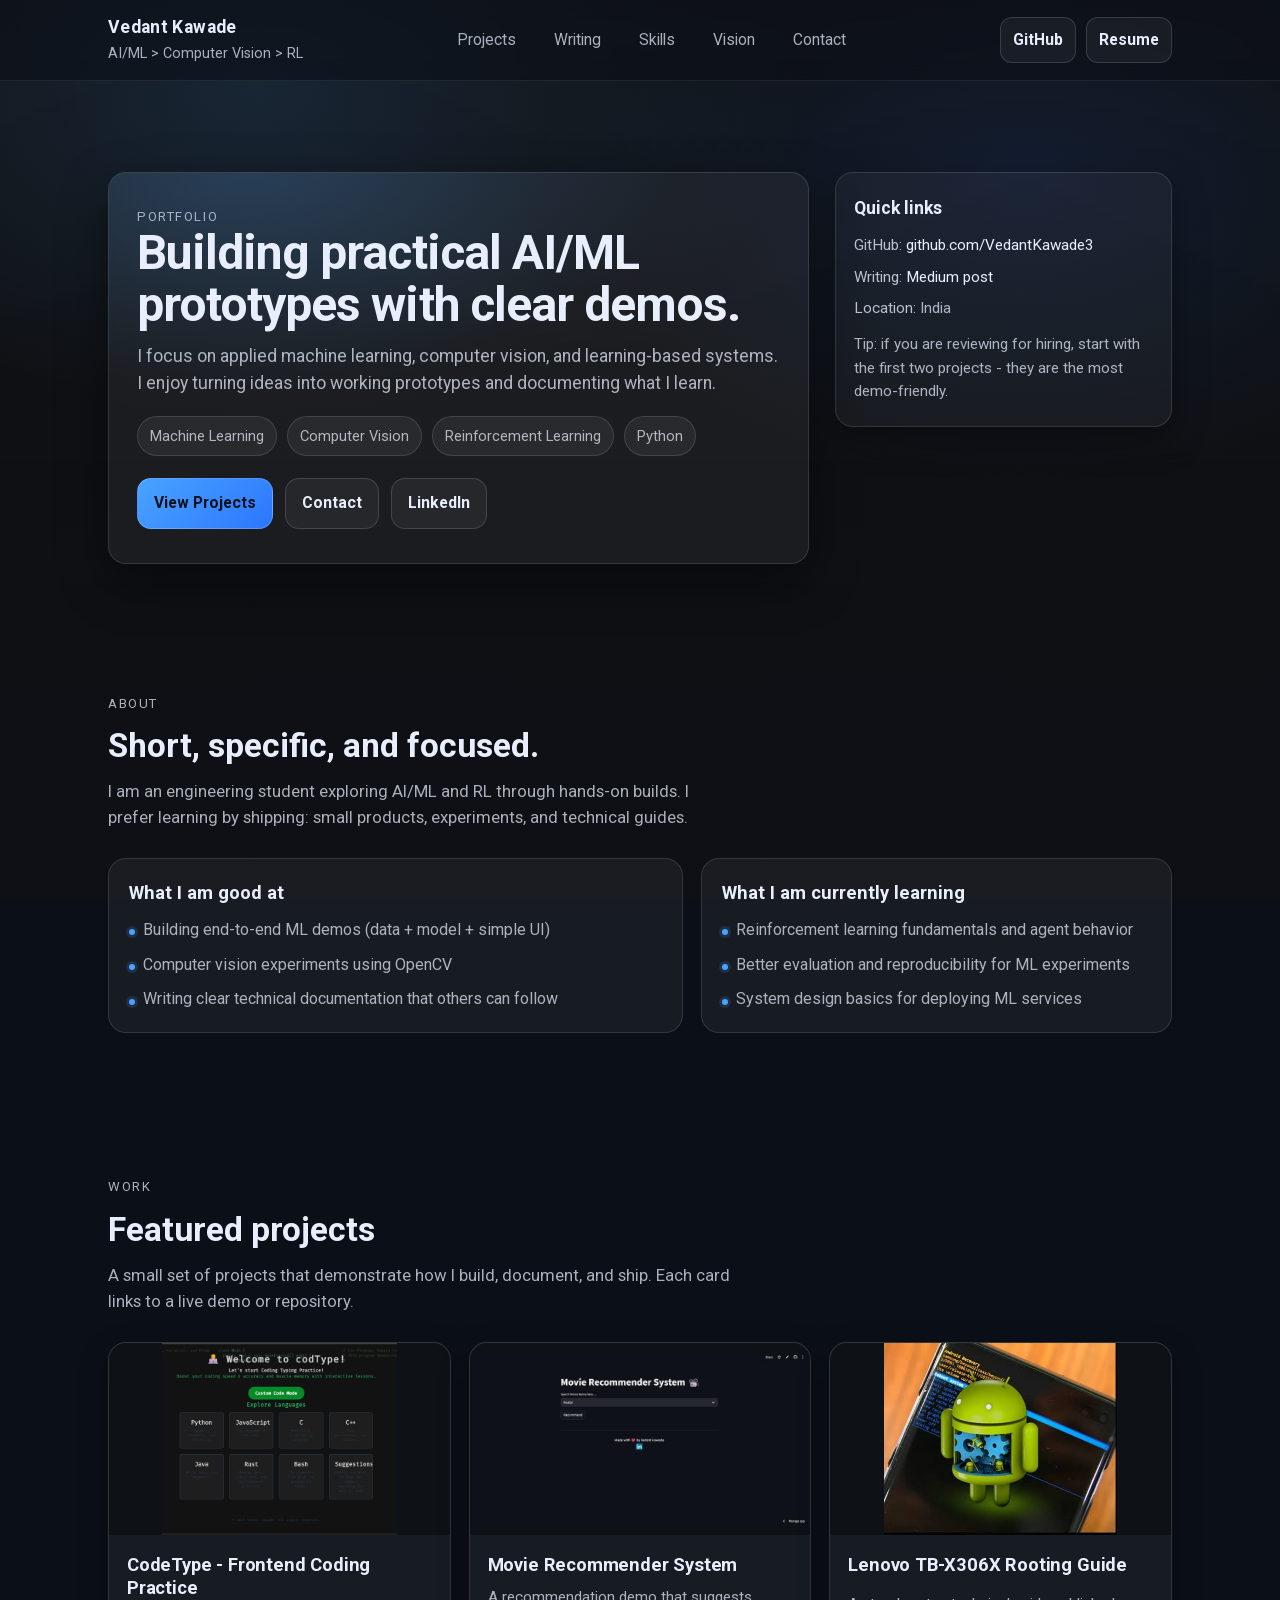
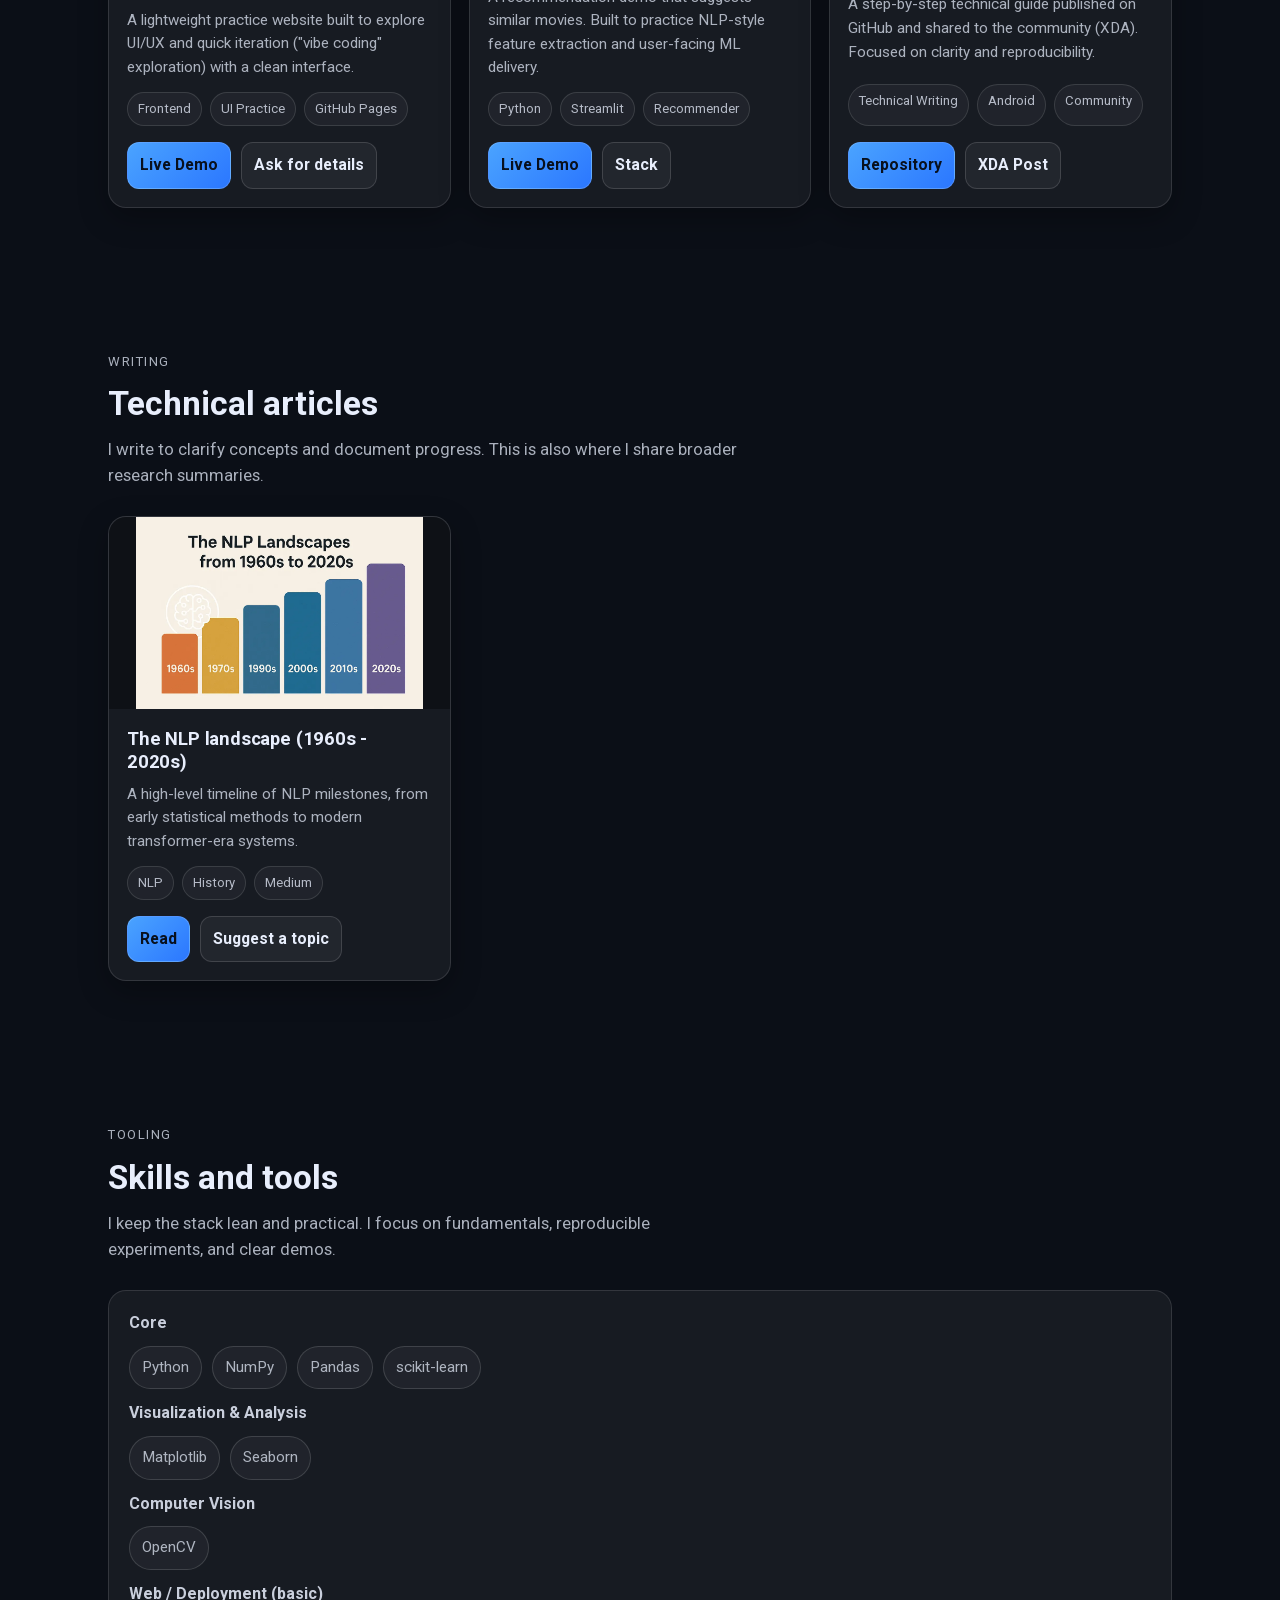
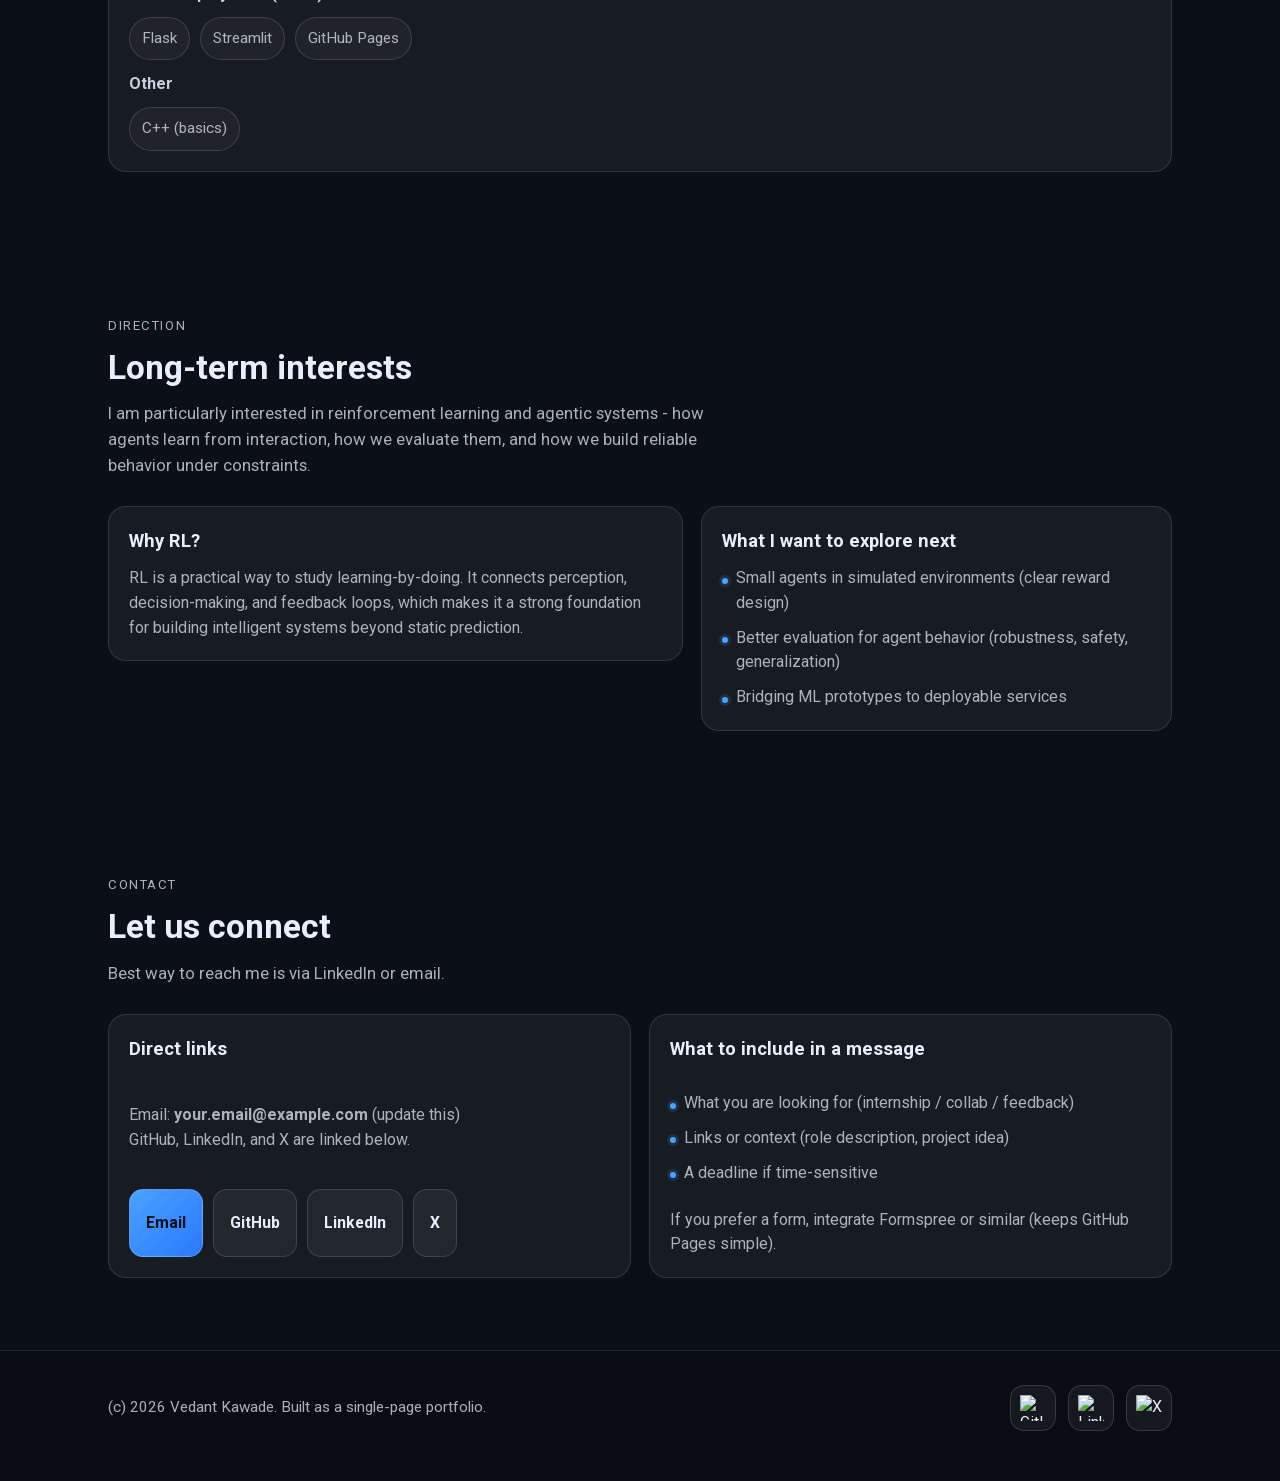
==== index.html @ d53e96c3 "entire portfolio updated" ====
<!DOCTYPE html><!--rXSQbjX42YFIDehneHb6i--><html lang="en"><head><meta charSet="utf-8"/><meta name="viewport" content="width=device-width, initial-scale=1"/><link rel="preload" href="/_next/static/media/ce62453a442c7f35-s.p.a9507876.woff2" as="font" crossorigin="" type="font/woff2"/><link rel="preload" as="image" href="images/codeType.png"/><link rel="preload" as="image" href="images/movie-recommender-system.jpeg"/><link rel="preload" as="image" href="images/project2.jpg"/><link rel="preload" as="image" href="images/nlp.jpg"/><link rel="preload" as="image" href="https://user-images.githubusercontent.com/74038190/212257468-1e9a91f1-b626-4baa-b15d-5c385dfa7ed2.gif"/><link rel="preload" as="image" href="https://user-images.githubusercontent.com/74038190/235294012-0a55e343-37ad-4b0f-924f-c8431d9d2483.gif"/><link rel="preload" as="image" href="https://github.com/Anmol-Baranwal/Cool-GIFs-For-GitHub/assets/74038190/cc4fe88c-7f7a-41d8-b449-34b7a178c1c6"/><link rel="stylesheet" href="/_next/static/chunks/146d77818957c6b8.css" data-precedence="next"/><link rel="preload" as="script" fetchPriority="low" href="/_next/static/chunks/6df817a1a2c85de2.js"/><script src="/_next/static/chunks/249261e921aeebba.js" async=""></script><script src="/_next/static/chunks/c8a3e5ecd9b5416d.js" async=""></script><script src="/_next/static/chunks/turbopack-dd7b5285d53c0232.js" async=""></script><script src="/_next/static/chunks/4fd93823156e59e8.js" async=""></script><script src="/_next/static/chunks/68e64832670d6bbb.js" async=""></script><link rel="preload" href="https://cdnjs.cloudflare.com/ajax/libs/aos/2.3.4/aos.css" as="style"/><link rel="preload" href="https://cdnjs.cloudflare.com/ajax/libs/three.js/r128/three.min.js" as="script"/><link rel="preload" href="https://cdnjs.cloudflare.com/ajax/libs/aos/2.3.4/aos.js" as="script"/><meta name="next-size-adjust" content=""/><link rel="icon" href="images/favicon.png"/><title>Vedant Kawade - AI/ML Projects</title><meta name="description" content="Portfolio of Vedant Kawade: AI/ML projects, computer vision prototypes, and technical writing."/><meta property="og:title" content="Vedant Kawade - AI/ML Projects"/><meta property="og:description" content="AI/ML projects, computer vision prototypes, and technical writing."/><meta property="og:type" content="website"/><meta name="twitter:card" content="summary"/><meta name="twitter:title" content="Vedant Kawade - AI/ML Projects"/><meta name="twitter:description" content="AI/ML projects, computer vision prototypes, and technical writing."/><link rel="stylesheet" href="https://cdnjs.cloudflare.com/ajax/libs/aos/2.3.4/aos.css"/><script src="/_next/static/chunks/a6dad97d9634a72d.js" noModule=""></script></head><body class="roboto_8527ad35-module__5Wmriq__variable"><div hidden=""><!--$--><!--/$--></div><canvas id="neural-canvas" aria-hidden="true"></canvas><div class="bg-overlay" aria-hidden="true"></div><header><div class="container"><nav class="nav" aria-label="Primary navigation"><a class="brand" href="#top"><strong>Vedant Kawade</strong><span>AI/ML &gt; Computer Vision &gt; RL</span></a><ul class="nav-links" id="navLinks"><li><a href="#projects">Projects</a></li><li><a href="#writing">Writing</a></li><li><a href="#skills">Skills</a></li><li><a href="#vision">Vision</a></li><li><a href="#contact">Contact</a></li></ul><div class="nav-cta"><a class="btn small" href="https://github.com/VedantKawade3/" target="_blank" rel="noreferrer">GitHub</a><a class="btn small" href="resume.pdf" target="_blank" rel="noreferrer">Resume</a><button class="icon-btn hamburger" id="navToggle" aria-controls="navLinks" aria-expanded="false" aria-label="Open menu" type="button">Menu</button></div></nav></div></header><main id="top"><section class="hero"><div class="container"><div class="hero-grid"><div class="hero-card" data-aos="fade-up"><div class="kicker">Portfolio</div><h1>Building practical AI/ML prototypes with clear demos.</h1><p>I focus on applied machine learning, computer vision, and learning-based systems. I enjoy turning ideas into working prototypes and documenting what I learn.</p><div class="hero-badges" aria-label="Areas of interest"><span class="chip">Machine Learning</span><span class="chip">Computer Vision</span><span class="chip">Reinforcement Learning</span><span class="chip">Python</span></div><div class="hero-actions"><a class="btn primary" href="#projects">View Projects</a><a class="btn" href="#contact">Contact</a><a class="btn" href="https://www.linkedin.com/in/vedant-kawade-09501b278/" target="_blank" rel="noreferrer">LinkedIn</a></div></div><aside class="side-card" data-aos="fade-up" data-aos-delay="100"><h3>Quick links</h3><div class="meta"><div><span style="color:rgba(232,238,252,0.78)">GitHub:</span> <a href="https://github.com/VedantKawade3/" target="_blank" rel="noreferrer">github.com/VedantKawade3</a></div><div><span style="color:rgba(232,238,252,0.78)">Writing:</span> <a href="#writing">Medium post</a></div><div><span style="color:rgba(232,238,252,0.78)">Location:</span> India</div></div><p>Tip: if you are reviewing for hiring, start with the first two projects - they are the most demo-friendly.</p></aside></div></div></section><section id="about" aria-label="About"><div class="container"><div class="section-head" data-aos="fade-up"><div class="kicker">About</div><h2>Short, specific, and focused.</h2><p class="lead">I am an engineering student exploring AI/ML and RL through hands-on builds. I prefer learning by shipping: small products, experiments, and technical guides.</p></div><div class="two-col"><div class="panel" data-aos="fade-up"><h3>What I am good at</h3><ul class="list"><li>Building end-to-end ML demos (data + model + simple UI)</li><li>Computer vision experiments using OpenCV</li><li>Writing clear technical documentation that others can follow</li></ul></div><div class="panel" data-aos="fade-up" data-aos-delay="100"><h3>What I am currently learning</h3><ul class="list"><li>Reinforcement learning fundamentals and agent behavior</li><li>Better evaluation and reproducibility for ML experiments</li><li>System design basics for deploying ML services</li></ul></div></div></div></section><section id="projects" aria-label="Projects"><div class="container"><div class="section-head" data-aos="fade-up"><div class="kicker">Work</div><h2>Featured projects</h2><p class="lead">A small set of projects that demonstrate how I build, document, and ship. Each card links to a live demo or repository.</p></div><div class="grid-3"><article class="card" data-aos="fade-up"><a href="https://vedantkawade3.github.io/codeType/index.html" target="_blank" rel="noreferrer" aria-label="Open CodeType demo"><img class="card-media" src="images/codeType.png" alt="Screenshot of CodeType: a frontend coding practice website"/></a><div class="card-body"><h3 class="card-title">CodeType - Frontend Coding Practice</h3><p class="card-desc">A lightweight practice website built to explore UI/UX and quick iteration (&quot;vibe coding&quot; exploration) with a clean interface.</p><div class="card-tags" aria-label="Tech tags"><span class="tag">Frontend</span><span class="tag">UI Practice</span><span class="tag">GitHub Pages</span></div></div><div class="card-actions"><a class="btn small primary" href="https://vedantkawade3.github.io/codeType/index.html" target="_blank" rel="noreferrer">Live Demo</a><a class="btn small" href="#contact">Ask for details</a></div></article><article class="card" data-aos="fade-up" data-aos-delay="80"><a href="https://vedant-kawade-movie-recommender-system.streamlit.app/" target="_blank" rel="noreferrer" aria-label="Open Movie Recommender demo"><img class="card-media" src="images/movie-recommender-system.jpeg" alt="Screenshot of Movie Recommender System app"/></a><div class="card-body"><h3 class="card-title">Movie Recommender System</h3><p class="card-desc">A recommendation demo that suggests similar movies. Built to practice NLP-style feature extraction and user-facing ML delivery.</p><div class="card-tags" aria-label="Tech tags"><span class="tag">Python</span><span class="tag">Streamlit</span><span class="tag">Recommender</span></div></div><div class="card-actions"><a class="btn small primary" href="https://vedant-kawade-movie-recommender-system.streamlit.app/" target="_blank" rel="noreferrer">Live Demo</a><a class="btn small" href="#skills">Stack</a></div></article><article class="card" data-aos="fade-up" data-aos-delay="160"><a href="https://github.com/VedantKawade3/Rooting-of-lenovo_TB-X306X" target="_blank" rel="noreferrer" aria-label="Open Rooting guide repository"><img class="card-media" src="images/project2.jpg" alt="Thumbnail for Lenovo TB-X306X rooting guide"/></a><div class="card-body"><h3 class="card-title">Lenovo TB-X306X Rooting Guide</h3><p class="card-desc">A step-by-step technical guide published on GitHub and shared to the community (XDA). Focused on clarity and reproducibility.</p><div class="card-tags" aria-label="Tech tags"><span class="tag">Technical Writing</span><span class="tag">Android</span><span class="tag">Community</span></div></div><div class="card-actions"><a class="btn small primary" href="https://github.com/VedantKawade3/Rooting-of-lenovo_TB-X306X" target="_blank" rel="noreferrer">Repository</a><a class="btn small" href="https://xdaforums.com/t/root-tb-x306x.4263277/" target="_blank" rel="noreferrer">XDA Post</a></div></article></div></div></section><section id="writing" aria-label="Writing"><div class="container"><div class="section-head" data-aos="fade-up"><div class="kicker">Writing</div><h2>Technical articles</h2><p class="lead">I write to clarify concepts and document progress. This is also where I share broader research summaries.</p></div><div class="grid-3"><article class="card" data-aos="fade-up"><a href="https://medium.com/@vedantkawade.official/the-nlp-landscapes-from-1960s-to-2020s-5be65c30f883" target="_blank" rel="noreferrer" aria-label="Open Medium article"><img class="card-media" src="images/nlp.jpg" alt="Blog cover image related to NLP history"/></a><div class="card-body"><h3 class="card-title">The NLP landscape (1960s - 2020s)</h3><p class="card-desc">A high-level timeline of NLP milestones, from early statistical methods to modern transformer-era systems.</p><div class="card-tags"><span class="tag">NLP</span><span class="tag">History</span><span class="tag">Medium</span></div></div><div class="card-actions"><a class="btn small primary" href="https://medium.com/@vedantkawade.official/the-nlp-landscapes-from-1960s-to-2020s-5be65c30f883" target="_blank" rel="noreferrer">Read</a><a class="btn small" href="#contact">Suggest a topic</a></div></article></div></div></section><section id="skills" aria-label="Skills"><div class="container"><div class="section-head" data-aos="fade-up"><div class="kicker">Tooling</div><h2>Skills and tools</h2><p class="lead">I keep the stack lean and practical. I focus on fundamentals, reproducible experiments, and clear demos.</p></div><div class="panel skills-wrap" data-aos="fade-up"><div class="skill-group"><div class="skill-group-title">Core</div><div class="skills"><span class="skill">Python</span><span class="skill">NumPy</span><span class="skill">Pandas</span><span class="skill">scikit-learn</span></div></div><div class="skill-group"><div class="skill-group-title">Visualization &amp; Analysis</div><div class="skills"><span class="skill">Matplotlib</span><span class="skill">Seaborn</span></div></div><div class="skill-group"><div class="skill-group-title">Computer Vision</div><div class="skills"><span class="skill">OpenCV</span></div></div><div class="skill-group"><div class="skill-group-title">Web / Deployment (basic)</div><div class="skills"><span class="skill">Flask</span><span class="skill">Streamlit</span><span class="skill">GitHub Pages</span></div></div><div class="skill-group"><div class="skill-group-title">Other</div><div class="skills"><span class="skill">C++ (basics)</span></div></div></div></div></section><section id="vision" aria-label="Vision"><div class="container"><div class="section-head" data-aos="fade-up"><div class="kicker">Direction</div><h2>Long-term interests</h2><p class="lead">I am particularly interested in reinforcement learning and agentic systems - how agents learn from interaction, how we evaluate them, and how we build reliable behavior under constraints.</p></div><div class="two-col"><div class="panel" data-aos="fade-up"><h3>Why RL?</h3><p>RL is a practical way to study learning-by-doing. It connects perception, decision-making, and feedback loops, which makes it a strong foundation for building intelligent systems beyond static prediction.</p></div><div class="panel" data-aos="fade-up" data-aos-delay="80"><h3>What I want to explore next</h3><ul class="list"><li>Small agents in simulated environments (clear reward design)</li><li>Better evaluation for agent behavior (robustness, safety, generalization)</li><li>Bridging ML prototypes to deployable services</li></ul></div></div></div></section><section id="contact" aria-label="Contact"><div class="container"><div class="section-head" data-aos="fade-up"><div class="kicker">Contact</div><h2>Let us connect</h2><p class="lead">Best way to reach me is via LinkedIn or email.</p></div><div class="contact-grid"><div class="panel contact-item" data-aos="fade-up"><h3>Direct links</h3><p class="lead" style="font-size:1rem">Email: <strong>your.email@example.com</strong> (update this)<br/>GitHub, LinkedIn, and X are linked below.</p><div class="contact-actions"><a class="btn primary" href="mailto:your.email@example.com?subject=Portfolio%20Inquiry" aria-label="Email Vedant">Email</a><a class="btn" href="https://github.com/VedantKawade3/" target="_blank" rel="noreferrer">GitHub</a><a class="btn" href="https://www.linkedin.com/in/vedant-kawade-09501b278/" target="_blank" rel="noreferrer">LinkedIn</a><a class="btn" href="https://x.com/Vedant_Kawade07" target="_blank" rel="noreferrer">X</a></div></div><div class="panel contact-item" data-aos="fade-up" data-aos-delay="80"><h3>What to include in a message</h3><ul class="list"><li>What you are looking for (internship / collab / feedback)</li><li>Links or context (role description, project idea)</li><li>A deadline if time-sensitive</li></ul><p style="color:var(--muted);margin-top:10px">If you prefer a form, integrate Formspree or similar (keeps GitHub Pages simple).</p></div></div></div></section><footer data-aos="fade-up"><div class="container"><div class="footer-grid"><div class="footer-note">(c) <!-- -->2025<!-- --> Vedant Kawade. Built as a single-page portfolio.</div><div class="social" aria-label="Social links"><a href="https://github.com/VedantKawade3/" target="_blank" rel="noreferrer" aria-label="GitHub"><img src="https://user-images.githubusercontent.com/74038190/212257468-1e9a91f1-b626-4baa-b15d-5c385dfa7ed2.gif" alt="GitHub icon"/></a><a href="https://www.linkedin.com/in/vedant-kawade-09501b278/" target="_blank" rel="noreferrer" aria-label="LinkedIn"><img src="https://user-images.githubusercontent.com/74038190/235294012-0a55e343-37ad-4b0f-924f-c8431d9d2483.gif" alt="LinkedIn icon"/></a><a href="https://x.com/Vedant_Kawade07" target="_blank" rel="noreferrer" aria-label="X"><img src="https://github.com/Anmol-Baranwal/Cool-GIFs-For-GitHub/assets/74038190/cc4fe88c-7f7a-41d8-b449-34b7a178c1c6" alt="X icon"/></a></div></div></div></footer></main><!--$--><!--/$--><script src="/_next/static/chunks/6df817a1a2c85de2.js" id="_R_" async=""></script><script>(self.__next_f=self.__next_f||[]).push([0])</script><script>self.__next_f.push([1,"1:\"$Sreact.fragment\"\n2:I[39756,[\"/_next/static/chunks/4fd93823156e59e8.js\"],\"default\"]\n3:I[37457,[\"/_next/static/chunks/4fd93823156e59e8.js\"],\"default\"]\n4:I[47257,[\"/_next/static/chunks/4fd93823156e59e8.js\"],\"ClientPageRoot\"]\n5:I[81694,[\"/_next/static/chunks/68e64832670d6bbb.js\"],\"default\"]\n8:I[97367,[\"/_next/static/chunks/4fd93823156e59e8.js\"],\"OutletBoundary\"]\n9:\"$Sreact.suspense\"\nb:I[97367,[\"/_next/static/chunks/4fd93823156e59e8.js\"],\"ViewportBoundary\"]\nd:I[97367,[\"/_next/static/chunks/4fd93823156e59e8.js\"],\"MetadataBoundary\"]\nf:I[68027,[\"/_next/static/chunks/4fd93823156e59e8.js\"],\"default\"]\n:HL[\"/_next/static/chunks/146d77818957c6b8.css\",\"style\"]\n:HL[\"/_next/static/media/ce62453a442c7f35-s.p.a9507876.woff2\",\"font\",{\"crossOrigin\":\"\",\"type\":\"font/woff2\"}]\n:HL[\"https://cdnjs.cloudflare.com/ajax/libs/aos/2.3.4/aos.css\",\"style\"]\n"])</script><script>self.__next_f.push([1,"0:{\"P\":null,\"b\":\"rXSQbjX42YFIDehneHb6i\",\"c\":[\"\",\"\"],\"q\":\"\",\"i\":false,\"f\":[[[\"\",{\"children\":[\"__PAGE__\",{}]},\"$undefined\",\"$undefined\",true],[[\"$\",\"$1\",\"c\",{\"children\":[[[\"$\",\"link\",\"0\",{\"rel\":\"stylesheet\",\"href\":\"/_next/static/chunks/146d77818957c6b8.css\",\"precedence\":\"next\",\"crossOrigin\":\"$undefined\",\"nonce\":\"$undefined\"}]],[\"$\",\"html\",null,{\"lang\":\"en\",\"children\":[[\"$\",\"head\",null,{\"children\":[[\"$\",\"link\",null,{\"rel\":\"icon\",\"href\":\"images/favicon.png\"}],[\"$\",\"link\",null,{\"rel\":\"stylesheet\",\"href\":\"https://cdnjs.cloudflare.com/ajax/libs/aos/2.3.4/aos.css\"}]]}],[\"$\",\"body\",null,{\"className\":\"roboto_8527ad35-module__5Wmriq__variable\",\"children\":[\"$\",\"$L2\",null,{\"parallelRouterKey\":\"children\",\"error\":\"$undefined\",\"errorStyles\":\"$undefined\",\"errorScripts\":\"$undefined\",\"template\":[\"$\",\"$L3\",null,{}],\"templateStyles\":\"$undefined\",\"templateScripts\":\"$undefined\",\"notFound\":[[[\"$\",\"title\",null,{\"children\":\"404: This page could not be found.\"}],[\"$\",\"div\",null,{\"style\":{\"fontFamily\":\"system-ui,\\\"Segoe UI\\\",Roboto,Helvetica,Arial,sans-serif,\\\"Apple Color Emoji\\\",\\\"Segoe UI Emoji\\\"\",\"height\":\"100vh\",\"textAlign\":\"center\",\"display\":\"flex\",\"flexDirection\":\"column\",\"alignItems\":\"center\",\"justifyContent\":\"center\"},\"children\":[\"$\",\"div\",null,{\"children\":[[\"$\",\"style\",null,{\"dangerouslySetInnerHTML\":{\"__html\":\"body{color:#000;background:#fff;margin:0}.next-error-h1{border-right:1px solid rgba(0,0,0,.3)}@media (prefers-color-scheme:dark){body{color:#fff;background:#000}.next-error-h1{border-right:1px solid rgba(255,255,255,.3)}}\"}}],[\"$\",\"h1\",null,{\"className\":\"next-error-h1\",\"style\":{\"display\":\"inline-block\",\"margin\":\"0 20px 0 0\",\"padding\":\"0 23px 0 0\",\"fontSize\":24,\"fontWeight\":500,\"verticalAlign\":\"top\",\"lineHeight\":\"49px\"},\"children\":404}],[\"$\",\"div\",null,{\"style\":{\"display\":\"inline-block\"},\"children\":[\"$\",\"h2\",null,{\"style\":{\"fontSize\":14,\"fontWeight\":400,\"lineHeight\":\"49px\",\"margin\":0},\"children\":\"This page could not be found.\"}]}]]}]}]],[]],\"forbidden\":\"$undefined\",\"unauthorized\":\"$undefined\"}]}]]}]]}],{\"children\":[[\"$\",\"$1\",\"c\",{\"children\":[[\"$\",\"$L4\",null,{\"Component\":\"$5\",\"serverProvidedParams\":{\"searchParams\":{},\"params\":{},\"promises\":[\"$@6\",\"$@7\"]}}],[[\"$\",\"script\",\"script-0\",{\"src\":\"/_next/static/chunks/68e64832670d6bbb.js\",\"async\":true,\"nonce\":\"$undefined\"}]],[\"$\",\"$L8\",null,{\"children\":[\"$\",\"$9\",null,{\"name\":\"Next.MetadataOutlet\",\"children\":\"$@a\"}]}]]}],{},null,false,false]},null,false,false],[\"$\",\"$1\",\"h\",{\"children\":[null,[\"$\",\"$Lb\",null,{\"children\":\"$Lc\"}],[\"$\",\"div\",null,{\"hidden\":true,\"children\":[\"$\",\"$Ld\",null,{\"children\":[\"$\",\"$9\",null,{\"name\":\"Next.Metadata\",\"children\":\"$Le\"}]}]}],[\"$\",\"meta\",null,{\"name\":\"next-size-adjust\",\"content\":\"\"}]]}],false]],\"m\":\"$undefined\",\"G\":[\"$f\",[]],\"S\":true}\n"])</script><script>self.__next_f.push([1,"6:{}\n7:\"$0:f:0:1:1:children:0:props:children:0:props:serverProvidedParams:params\"\n"])</script><script>self.__next_f.push([1,"c:[[\"$\",\"meta\",\"0\",{\"charSet\":\"utf-8\"}],[\"$\",\"meta\",\"1\",{\"name\":\"viewport\",\"content\":\"width=device-width, initial-scale=1\"}]]\n"])</script><script>self.__next_f.push([1,"a:null\ne:[[\"$\",\"title\",\"0\",{\"children\":\"Vedant Kawade - AI/ML Projects\"}],[\"$\",\"meta\",\"1\",{\"name\":\"description\",\"content\":\"Portfolio of Vedant Kawade: AI/ML projects, computer vision prototypes, and technical writing.\"}],[\"$\",\"meta\",\"2\",{\"property\":\"og:title\",\"content\":\"Vedant Kawade - AI/ML Projects\"}],[\"$\",\"meta\",\"3\",{\"property\":\"og:description\",\"content\":\"AI/ML projects, computer vision prototypes, and technical writing.\"}],[\"$\",\"meta\",\"4\",{\"property\":\"og:type\",\"content\":\"website\"}],[\"$\",\"meta\",\"5\",{\"name\":\"twitter:card\",\"content\":\"summary\"}],[\"$\",\"meta\",\"6\",{\"name\":\"twitter:title\",\"content\":\"Vedant Kawade - AI/ML Projects\"}],[\"$\",\"meta\",\"7\",{\"name\":\"twitter:description\",\"content\":\"AI/ML projects, computer vision prototypes, and technical writing.\"}]]\n"])</script></body></html>
---- _next/static/chunks/146d77818957c6b8.css ----
@font-face{font-family:Roboto;font-style:normal;font-weight:400;font-stretch:100%;font-display:swap;src:url(../media/572c13468b8cff87-s.d544064d.woff2)format("woff2");unicode-range:U+460-52F,U+1C80-1C8A,U+20B4,U+2DE0-2DFF,U+A640-A69F,U+FE2E-FE2F}@font-face{font-family:Roboto;font-style:normal;font-weight:400;font-stretch:100%;font-display:swap;src:url(../media/62d4b50592542c9f-s.682c4823.woff2)format("woff2");unicode-range:U+301,U+400-45F,U+490-491,U+4B0-4B1,U+2116}@font-face{font-family:Roboto;font-style:normal;font-weight:400;font-stretch:100%;font-display:swap;src:url(../media/38772d1e0cde909c-s.6c40516d.woff2)format("woff2");unicode-range:U+1F??}@font-face{font-family:Roboto;font-style:normal;font-weight:400;font-stretch:100%;font-display:swap;src:url(../media/a0ffaa6a9384d9d3-s.8ae589d8.woff2)format("woff2");unicode-range:U+370-377,U+37A-37F,U+384-38A,U+38C,U+38E-3A1,U+3A3-3FF}@font-face{font-family:Roboto;font-style:normal;font-weight:400;font-stretch:100%;font-display:swap;src:url(../media/fad568eea626db0e-s.4c8af930.woff2)format("woff2");unicode-range:U+302-303,U+305,U+307-308,U+310,U+312,U+315,U+31A,U+326-327,U+32C,U+32F-330,U+332-333,U+338,U+33A,U+346,U+34D,U+391-3A1,U+3A3-3A9,U+3B1-3C9,U+3D1,U+3D5-3D6,U+3F0-3F1,U+3F4-3F5,U+2016-2017,U+2034-2038,U+203C,U+2040,U+2043,U+2047,U+2050,U+2057,U+205F,U+2070-2071,U+2074-208E,U+2090-209C,U+20D0-20DC,U+20E1,U+20E5-20EF,U+2100-2112,U+2114-2115,U+2117-2121,U+2123-214F,U+2190,U+2192,U+2194-21AE,U+21B0-21E5,U+21F1-21F2,U+21F4-2211,U+2213-2214,U+2216-22FF,U+2308-230B,U+2310,U+2319,U+231C-2321,U+2336-237A,U+237C,U+2395,U+239B-23B7,U+23D0,U+23DC-23E1,U+2474-2475,U+25AF,U+25B3,U+25B7,U+25BD,U+25C1,U+25CA,U+25CC,U+25FB,U+266D-266F,U+27C0-27FF,U+2900-2AFF,U+2B0E-2B11,U+2B30-2B4C,U+2BFE,U+3030,U+FF5B,U+FF5D,U+1D400-1D7FF,U+1EE??}@font-face{font-family:Roboto;font-style:normal;font-weight:400;font-stretch:100%;font-display:swap;src:url(../media/ccee61546c0358b7-s.ddf605a8.woff2)format("woff2");unicode-range:U+1-C,U+E-1F,U+7F-9F,U+20DD-20E0,U+20E2-20E4,U+2150-218F,U+2190,U+2192,U+2194-2199,U+21AF,U+21E6-21F0,U+21F3,U+2218-2219,U+2299,U+22C4-22C6,U+2300-243F,U+2440-244A,U+2460-24FF,U+25A0-27BF,U+28??,U+2921-2922,U+2981,U+29BF,U+29EB,U+2B??,U+4DC0-4DFF,U+FFF9-FFFB,U+10140-1018E,U+10190-1019C,U+101A0,U+101D0-101FD,U+102E0-102FB,U+10E60-10E7E,U+1D2C0-1D2D3,U+1D2E0-1D37F,U+1F0??,U+1F100-1F1AD,U+1F1E6-1F1FF,U+1F30D-1F30F,U+1F315,U+1F31C,U+1F31E,U+1F320-1F32C,U+1F336,U+1F378,U+1F37D,U+1F382,U+1F393-1F39F,U+1F3A7-1F3A8,U+1F3AC-1F3AF,U+1F3C2,U+1F3C4-1F3C6,U+1F3CA-1F3CE,U+1F3D4-1F3E0,U+1F3ED,U+1F3F1-1F3F3,U+1F3F5-1F3F7,U+1F408,U+1F415,U+1F41F,U+1F426,U+1F43F,U+1F441-1F442,U+1F444,U+1F446-1F449,U+1F44C-1F44E,U+1F453,U+1F46A,U+1F47D,U+1F4A3,U+1F4B0,U+1F4B3,U+1F4B9,U+1F4BB,U+1F4BF,U+1F4C8-1F4CB,U+1F4D6,U+1F4DA,U+1F4DF,U+1F4E3-1F4E6,U+1F4EA-1F4ED,U+1F4F7,U+1F4F9-1F4FB,U+1F4FD-1F4FE,U+1F503,U+1F507-1F50B,U+1F50D,U+1F512-1F513,U+1F53E-1F54A,U+1F54F-1F5FA,U+1F610,U+1F650-1F67F,U+1F687,U+1F68D,U+1F691,U+1F694,U+1F698,U+1F6AD,U+1F6B2,U+1F6B9-1F6BA,U+1F6BC,U+1F6C6-1F6CF,U+1F6D3-1F6D7,U+1F6E0-1F6EA,U+1F6F0-1F6F3,U+1F6F7-1F6FC,U+1F7??,U+1F800-1F80B,U+1F810-1F847,U+1F850-1F859,U+1F860-1F887,U+1F890-1F8AD,U+1F8B0-1F8BB,U+1F8C0-1F8C1,U+1F900-1F90B,U+1F93B,U+1F946,U+1F984,U+1F996,U+1F9E9,U+1FA00-1FA6F,U+1FA70-1FA7C,U+1FA80-1FA89,U+1FA8F-1FAC6,U+1FACE-1FADC,U+1FADF-1FAE9,U+1FAF0-1FAF8,U+1FB??}@font-face{font-family:Roboto;font-style:normal;font-weight:400;font-stretch:100%;font-display:swap;src:url(../media/8fcf71678f67d0c5-s.2eed3bf4.woff2)format("woff2");unicode-range:U+102-103,U+110-111,U+128-129,U+168-169,U+1A0-1A1,U+1AF-1B0,U+300-301,U+303-304,U+308-309,U+323,U+329,U+1EA0-1EF9,U+20AB}@font-face{font-family:Roboto;font-style:normal;font-weight:400;font-stretch:100%;font-display:swap;src:url(../media/f7d6090e8b3debad-s.bd7225bd.woff2)format("woff2");unicode-range:U+100-2BA,U+2BD-2C5,U+2C7-2CC,U+2CE-2D7,U+2DD-2FF,U+304,U+308,U+329,U+1D00-1DBF,U+1E00-1E9F,U+1EF2-1EFF,U+2020,U+20A0-20AB,U+20AD-20C0,U+2113,U+2C60-2C7F,U+A720-A7FF}@font-face{font-family:Roboto;font-style:normal;font-weight:400;font-stretch:100%;font-display:swap;src:url(../media/ce62453a442c7f35-s.p.a9507876.woff2)format("woff2");unicode-range:U+??,U+131,U+152-153,U+2BB-2BC,U+2C6,U+2DA,U+2DC,U+304,U+308,U+329,U+2000-206F,U+20AC,U+2122,U+2191,U+2193,U+2212,U+2215,U+FEFF,U+FFFD}@font-face{font-family:Roboto;font-style:normal;font-weight:700;font-stretch:100%;font-display:swap;src:url(../media/572c13468b8cff87-s.d544064d.woff2)format("woff2");unicode-range:U+460-52F,U+1C80-1C8A,U+20B4,U+2DE0-2DFF,U+A640-A69F,U+FE2E-FE2F}@font-face{font-family:Roboto;font-style:normal;font-weight:700;font-stretch:100%;font-display:swap;src:url(../media/62d4b50592542c9f-s.682c4823.woff2)format("woff2");unicode-range:U+301,U+400-45F,U+490-491,U+4B0-4B1,U+2116}@font-face{font-family:Roboto;font-style:normal;font-weight:700;font-stretch:100%;font-display:swap;src:url(../media/38772d1e0cde909c-s.6c40516d.woff2)format("woff2");unicode-range:U+1F??}@font-face{font-family:Roboto;font-style:normal;font-weight:700;font-stretch:100%;font-display:swap;src:url(../media/a0ffaa6a9384d9d3-s.8ae589d8.woff2)format("woff2");unicode-range:U+370-377,U+37A-37F,U+384-38A,U+38C,U+38E-3A1,U+3A3-3FF}@font-face{font-family:Roboto;font-style:normal;font-weight:700;font-stretch:100%;font-display:swap;src:url(../media/fad568eea626db0e-s.4c8af930.woff2)format("woff2");unicode-range:U+302-303,U+305,U+307-308,U+310,U+312,U+315,U+31A,U+326-327,U+32C,U+32F-330,U+332-333,U+338,U+33A,U+346,U+34D,U+391-3A1,U+3A3-3A9,U+3B1-3C9,U+3D1,U+3D5-3D6,U+3F0-3F1,U+3F4-3F5,U+2016-2017,U+2034-2038,U+203C,U+2040,U+2043,U+2047,U+2050,U+2057,U+205F,U+2070-2071,U+2074-208E,U+2090-209C,U+20D0-20DC,U+20E1,U+20E5-20EF,U+2100-2112,U+2114-2115,U+2117-2121,U+2123-214F,U+2190,U+2192,U+2194-21AE,U+21B0-21E5,U+21F1-21F2,U+21F4-2211,U+2213-2214,U+2216-22FF,U+2308-230B,U+2310,U+2319,U+231C-2321,U+2336-237A,U+237C,U+2395,U+239B-23B7,U+23D0,U+23DC-23E1,U+2474-2475,U+25AF,U+25B3,U+25B7,U+25BD,U+25C1,U+25CA,U+25CC,U+25FB,U+266D-266F,U+27C0-27FF,U+2900-2AFF,U+2B0E-2B11,U+2B30-2B4C,U+2BFE,U+3030,U+FF5B,U+FF5D,U+1D400-1D7FF,U+1EE??}@font-face{font-family:Roboto;font-style:normal;font-weight:700;font-stretch:100%;font-display:swap;src:url(../media/ccee61546c0358b7-s.ddf605a8.woff2)format("woff2");unicode-range:U+1-C,U+E-1F,U+7F-9F,U+20DD-20E0,U+20E2-20E4,U+2150-218F,U+2190,U+2192,U+2194-2199,U+21AF,U+21E6-21F0,U+21F3,U+2218-2219,U+2299,U+22C4-22C6,U+2300-243F,U+2440-244A,U+2460-24FF,U+25A0-27BF,U+28??,U+2921-2922,U+2981,U+29BF,U+29EB,U+2B??,U+4DC0-4DFF,U+FFF9-FFFB,U+10140-1018E,U+10190-1019C,U+101A0,U+101D0-101FD,U+102E0-102FB,U+10E60-10E7E,U+1D2C0-1D2D3,U+1D2E0-1D37F,U+1F0??,U+1F100-1F1AD,U+1F1E6-1F1FF,U+1F30D-1F30F,U+1F315,U+1F31C,U+1F31E,U+1F320-1F32C,U+1F336,U+1F378,U+1F37D,U+1F382,U+1F393-1F39F,U+1F3A7-1F3A8,U+1F3AC-1F3AF,U+1F3C2,U+1F3C4-1F3C6,U+1F3CA-1F3CE,U+1F3D4-1F3E0,U+1F3ED,U+1F3F1-1F3F3,U+1F3F5-1F3F7,U+1F408,U+1F415,U+1F41F,U+1F426,U+1F43F,U+1F441-1F442,U+1F444,U+1F446-1F449,U+1F44C-1F44E,U+1F453,U+1F46A,U+1F47D,U+1F4A3,U+1F4B0,U+1F4B3,U+1F4B9,U+1F4BB,U+1F4BF,U+1F4C8-1F4CB,U+1F4D6,U+1F4DA,U+1F4DF,U+1F4E3-1F4E6,U+1F4EA-1F4ED,U+1F4F7,U+1F4F9-1F4FB,U+1F4FD-1F4FE,U+1F503,U+1F507-1F50B,U+1F50D,U+1F512-1F513,U+1F53E-1F54A,U+1F54F-1F5FA,U+1F610,U+1F650-1F67F,U+1F687,U+1F68D,U+1F691,U+1F694,U+1F698,U+1F6AD,U+1F6B2,U+1F6B9-1F6BA,U+1F6BC,U+1F6C6-1F6CF,U+1F6D3-1F6D7,U+1F6E0-1F6EA,U+1F6F0-1F6F3,U+1F6F7-1F6FC,U+1F7??,U+1F800-1F80B,U+1F810-1F847,U+1F850-1F859,U+1F860-1F887,U+1F890-1F8AD,U+1F8B0-1F8BB,U+1F8C0-1F8C1,U+1F900-1F90B,U+1F93B,U+1F946,U+1F984,U+1F996,U+1F9E9,U+1FA00-1FA6F,U+1FA70-1FA7C,U+1FA80-1FA89,U+1FA8F-1FAC6,U+1FACE-1FADC,U+1FADF-1FAE9,U+1FAF0-1FAF8,U+1FB??}@font-face{font-family:Roboto;font-style:normal;font-weight:700;font-stretch:100%;font-display:swap;src:url(../media/8fcf71678f67d0c5-s.2eed3bf4.woff2)format("woff2");unicode-range:U+102-103,U+110-111,U+128-129,U+168-169,U+1A0-1A1,U+1AF-1B0,U+300-301,U+303-304,U+308-309,U+323,U+329,U+1EA0-1EF9,U+20AB}@font-face{font-family:Roboto;font-style:normal;font-weight:700;font-stretch:100%;font-display:swap;src:url(../media/f7d6090e8b3debad-s.bd7225bd.woff2)format("woff2");unicode-range:U+100-2BA,U+2BD-2C5,U+2C7-2CC,U+2CE-2D7,U+2DD-2FF,U+304,U+308,U+329,U+1D00-1DBF,U+1E00-1E9F,U+1EF2-1EFF,U+2020,U+20A0-20AB,U+20AD-20C0,U+2113,U+2C60-2C7F,U+A720-A7FF}@font-face{font-family:Roboto;font-style:normal;font-weight:700;font-stretch:100%;font-display:swap;src:url(../media/ce62453a442c7f35-s.p.a9507876.woff2)format("woff2");unicode-range:U+??,U+131,U+152-153,U+2BB-2BC,U+2C6,U+2DA,U+2DC,U+304,U+308,U+329,U+2000-206F,U+20AC,U+2122,U+2191,U+2193,U+2212,U+2215,U+FEFF,U+FFFD}@font-face{font-family:Roboto Fallback;src:local(Arial);ascent-override:92.98%;descent-override:24.47%;line-gap-override:0.0%;size-adjust:99.78%}.roboto_8527ad35-module__5Wmriq__className{font-family:Roboto,Roboto Fallback;font-style:normal}.roboto_8527ad35-module__5Wmriq__variable{--font-roboto:"Roboto","Roboto Fallback"}
:root{--bg:#0b0f17;--surface:#ffffff0f;--surface-2:#ffffff17;--text:#e8eefc;--muted:#e8eefcb8;--muted-2:#e8eefc94;--border:#ffffff24;--accent:#4aa3ff;--accent-2:#2b77ff;--shadow:0 18px 50px #00000073;--radius:18px;--radius-sm:14px;--maxw:1100px;--pad:18px;--pad-lg:28px}*{box-sizing:border-box;margin:0;padding:0}html{scroll-behavior:smooth;background:var(--bg)}html,body{max-width:100vw;overflow-x:hidden}body{font-family:var(--font-roboto),system-ui,-apple-system,"Segoe UI",Arial,sans-serif;color:var(--text);-webkit-font-smoothing:antialiased;-moz-osx-font-smoothing:grayscale;background:0 0;line-height:1.55}*{scrollbar-width:none}::-webkit-scrollbar{width:0;height:0;display:none}a{color:inherit;text-decoration:none}#neural-canvas{z-index:-3;background:#121212;width:100%;height:100%;position:fixed;inset:0}.bg-overlay{z-index:-2;pointer-events:none;background:radial-gradient(1000px 600px at 20% 10%,#4aa3ff24,#0000 55%),radial-gradient(900px 550px at 80% 20%,#2b77ff1f,#0000 55%),linear-gradient(#0b0f1738,#0b0f17a8);position:fixed;inset:0}.container{max-width:var(--maxw);margin:0 auto;padding:0 18px}main{padding-top:86px}section{padding:72px 0}.section-head{align-items:start;gap:12px;margin-bottom:28px;display:grid}.kicker{color:var(--muted);letter-spacing:.12em;text-transform:uppercase;font-size:.82rem}h2{font-size:2.1rem;line-height:1.2}.lead{color:var(--muted);max-width:70ch;font-size:1.05rem}header{z-index:1000;-webkit-backdrop-filter:blur(10px);backdrop-filter:blur(10px);background:#0b0f1794;border-bottom:1px solid #ffffff14;position:fixed;top:0;left:0;right:0}.nav{justify-content:space-between;align-items:center;gap:16px;padding:14px 0;display:flex}.brand{color:var(--text);flex-direction:column;gap:2px;min-width:190px;text-decoration:none;display:flex}.brand strong{letter-spacing:.02em;font-size:1.1rem}.brand span{color:var(--muted);font-size:.9rem}.nav-links{align-items:center;gap:18px;list-style:none;display:flex}.nav-links a{color:var(--muted);border-radius:10px;align-items:center;gap:8px;padding:10px;font-size:.98rem;text-decoration:none;transition:background .2s,color .2s;display:inline-flex}.nav-links a:hover{color:var(--text);background:#ffffff0f}.nav-cta{align-items:center;gap:10px;display:flex}.icon-btn{color:var(--text);cursor:pointer;background:#ffffff0d;border:1px solid #ffffff24;border-radius:12px;padding:10px 12px;transition:transform .2s,background .2s,border-color .2s}.icon-btn:hover{background:#ffffff14;border-color:#fff3;transform:translateY(-1px)}.hamburger{display:none}.btn{appearance:none;cursor:pointer;-webkit-user-select:none;user-select:none;color:var(--text);background:#ffffff0d;border:1px solid #ffffff24;border-radius:14px;justify-content:center;align-items:center;gap:10px;padding:12px 16px;font-size:.98rem;font-weight:700;text-decoration:none;transition:transform .2s,background .2s,border-color .2s;display:inline-flex}.btn:hover{background:#ffffff14;border-color:#fff3;transform:translateY(-1px)}.btn.primary{background:linear-gradient(135deg,var(--accent),var(--accent-2));color:#08101d;border-color:#ffffff29}.btn.primary:hover{background:linear-gradient(135deg,#65b2ff,#3a86ff)}.btn.small{border-radius:12px;padding:10px 12px;font-weight:700}.hero{padding:86px 0 58px}.hero-grid{grid-template-columns:1.35fr .65fr;align-items:start;gap:26px;display:grid}.hero-card{border-radius:var(--radius);box-shadow:var(--shadow);background:#ffffff0d;border:1px solid #ffffff1f;padding:34px 28px;position:relative;overflow:hidden}.hero-card:before{content:"";pointer-events:none;background:radial-gradient(700px 360px at 20% 0,#4aa3ff29,#0000 60%);position:absolute;inset:-1px}.hero h1{letter-spacing:-.02em;margin-bottom:12px;font-size:3rem;line-height:1.08;position:relative}.hero p{color:var(--muted);max-width:68ch;font-size:1.1rem;position:relative}.hero-badges{flex-wrap:wrap;gap:10px;margin-top:18px;display:flex;position:relative}.chip{color:var(--muted);background:#ffffff0f;border:1px solid #ffffff1f;border-radius:999px;padding:8px 12px;font-size:.92rem}.hero-actions{flex-wrap:wrap;gap:12px;margin-top:22px;display:flex;position:relative}.side-card{border-radius:var(--radius);background:#ffffff0a;border:1px solid #ffffff1f;gap:12px;padding:22px 18px;display:grid;box-shadow:0 12px 35px #00000059}.side-card h3{font-size:1.1rem}.side-card p{color:var(--muted);font-size:.95rem}.side-card .meta{color:var(--muted);gap:8px;font-size:.95rem;display:grid}.meta a{color:var(--text);text-decoration:none}.meta a:hover{text-decoration:underline}.grid-3{grid-template-columns:repeat(3,minmax(0,1fr));gap:18px;display:grid}.card{border-radius:var(--radius);background:#ffffff0d;border:1px solid #ffffff1f;flex-direction:column;min-height:100%;transition:transform .2s,border-color .2s,background .2s;display:flex;overflow:hidden;box-shadow:0 10px 30px #00000047}.card:hover{background:#ffffff0f;border-color:#fff3;transform:translateY(-3px)}.card a{color:inherit;text-decoration:none}.card-media{aspect-ratio:16/9;object-fit:contain;background:#00000059;width:100%;display:block}.card-body{flex:1;gap:10px;padding:18px 18px 16px;display:grid}.card-title{letter-spacing:-.01em;font-size:1.15rem;line-height:1.25}.card-desc{color:var(--muted);font-size:.95rem}.card-tags{flex-wrap:wrap;gap:8px;margin-top:2px;display:flex}.tag{color:#e8eefcbf;background:#ffffff0a;border:1px solid #ffffff1f;border-radius:999px;padding:6px 10px;font-size:.82rem}.card-actions{flex-wrap:wrap;gap:10px;padding:0 18px 18px;display:flex}.two-col{grid-template-columns:1.1fr .9fr;align-items:start;gap:18px;display:grid}.panel{border-radius:var(--radius);background:#ffffff0d;border:1px solid #ffffff1f;padding:20px}.panel h3{margin-bottom:10px;font-size:1.15rem}.panel p{color:var(--muted)}.list{gap:10px;margin-top:6px;list-style:none;display:grid}.list li{color:var(--muted);padding-left:14px;position:relative}.list li:before{content:"";background:var(--accent);border-radius:999px;width:6px;height:6px;position:absolute;top:.72em;left:0;box-shadow:0 0 0 3px #4aa3ff29}.skills-wrap{gap:12px;display:grid}.skill-group{gap:10px;display:grid}.skill-group-title{color:#e8eefcdb;font-size:1rem;font-weight:700}.skills{flex-wrap:wrap;gap:10px;display:flex}.skill{color:var(--muted);background:#ffffff0a;border:1px solid #ffffff24;border-radius:999px;padding:9px 12px;font-size:.95rem;transition:transform .2s,background .2s,border-color .2s}.skill:hover{color:var(--text);background:#ffffff0f;border-color:#fff3;transform:translateY(-1px)}.contact-grid{grid-template-columns:1fr 1fr;gap:18px;display:grid}.contact-item{gap:12px;display:grid}.contact-actions{flex-wrap:wrap;gap:10px;margin-top:6px;display:flex}footer{background:#0000002e;border-top:1px solid #ffffff1a;padding:34px 0 50px}.footer-grid{flex-wrap:wrap;justify-content:space-between;align-items:center;gap:16px;display:flex}.footer-note{color:var(--muted);font-size:.95rem}.social{align-items:center;gap:12px;display:flex}.social a{background:#ffffff0d;border:1px solid #ffffff24;border-radius:14px;justify-content:center;align-items:center;width:46px;height:46px;transition:transform .2s,background .2s,border-color .2s;display:inline-flex}.social a:hover{background:#ffffff14;border-color:#fff3;transform:translateY(-1px)}.social img{object-fit:contain;width:26px;height:26px}[data-aos]{opacity:1!important;transform:none!important}[data-aos].aos-init{will-change:opacity,transform;transition:opacity .6s,transform .6s;opacity:0!important;transform:translateY(12px)!important}[data-aos].aos-animate{opacity:1!important;transform:none!important}@media (max-width:980px){.hero-grid{grid-template-columns:1fr}.grid-3{grid-template-columns:repeat(2,minmax(0,1fr))}.two-col,.contact-grid{grid-template-columns:1fr}}@media (max-width:720px){.container{padding:0 14px}main{padding-top:76px}section{padding:58px 0}h2{font-size:1.8rem}.hero h1{font-size:2.35rem}.grid-3{grid-template-columns:1fr}.nav{gap:10px}.brand{min-width:0}.nav-links{background:#0b0f17e0;border:1px solid #ffffff1f;border-radius:16px;flex-direction:column;gap:2px;max-height:calc(100vh - 90px);padding:10px;display:none;position:absolute;top:66px;left:18px;right:18px;overflow-y:auto}.nav-links.open{display:flex}.nav-links a{padding:12px}.hamburger{display:inline-flex}.nav-cta .btn{display:none}}@media (max-width:520px){main{padding-top:70px}section{padding:52px 0}h2{font-size:1.65rem}.hero{padding:70px 0 44px}.hero h1{font-size:2.1rem}.hero-card,.side-card,.panel{padding:20px 16px}.brand span{display:none}.hero-actions,.card-actions,.contact-actions{flex-direction:column;align-items:stretch}.hero-actions .btn,.card-actions .btn,.contact-actions .btn{width:100%}.chip{padding:6px 10px;font-size:.85rem}.nav-links{left:12px;right:12px}.footer-grid{flex-direction:column;align-items:flex-start}.social a{width:42px;height:42px}}@media (max-width:400px){.hero h1{font-size:1.95rem}.btn{padding:10px 14px;font-size:.95rem}}a:focus-visible,button:focus-visible{outline-offset:3px;border-radius:14px;outline:3px solid #4aa3ff8c}@media (prefers-reduced-motion:reduce){html{scroll-behavior:auto}.card,.btn,.icon-btn,.social a,.skill{transition:none!important}}
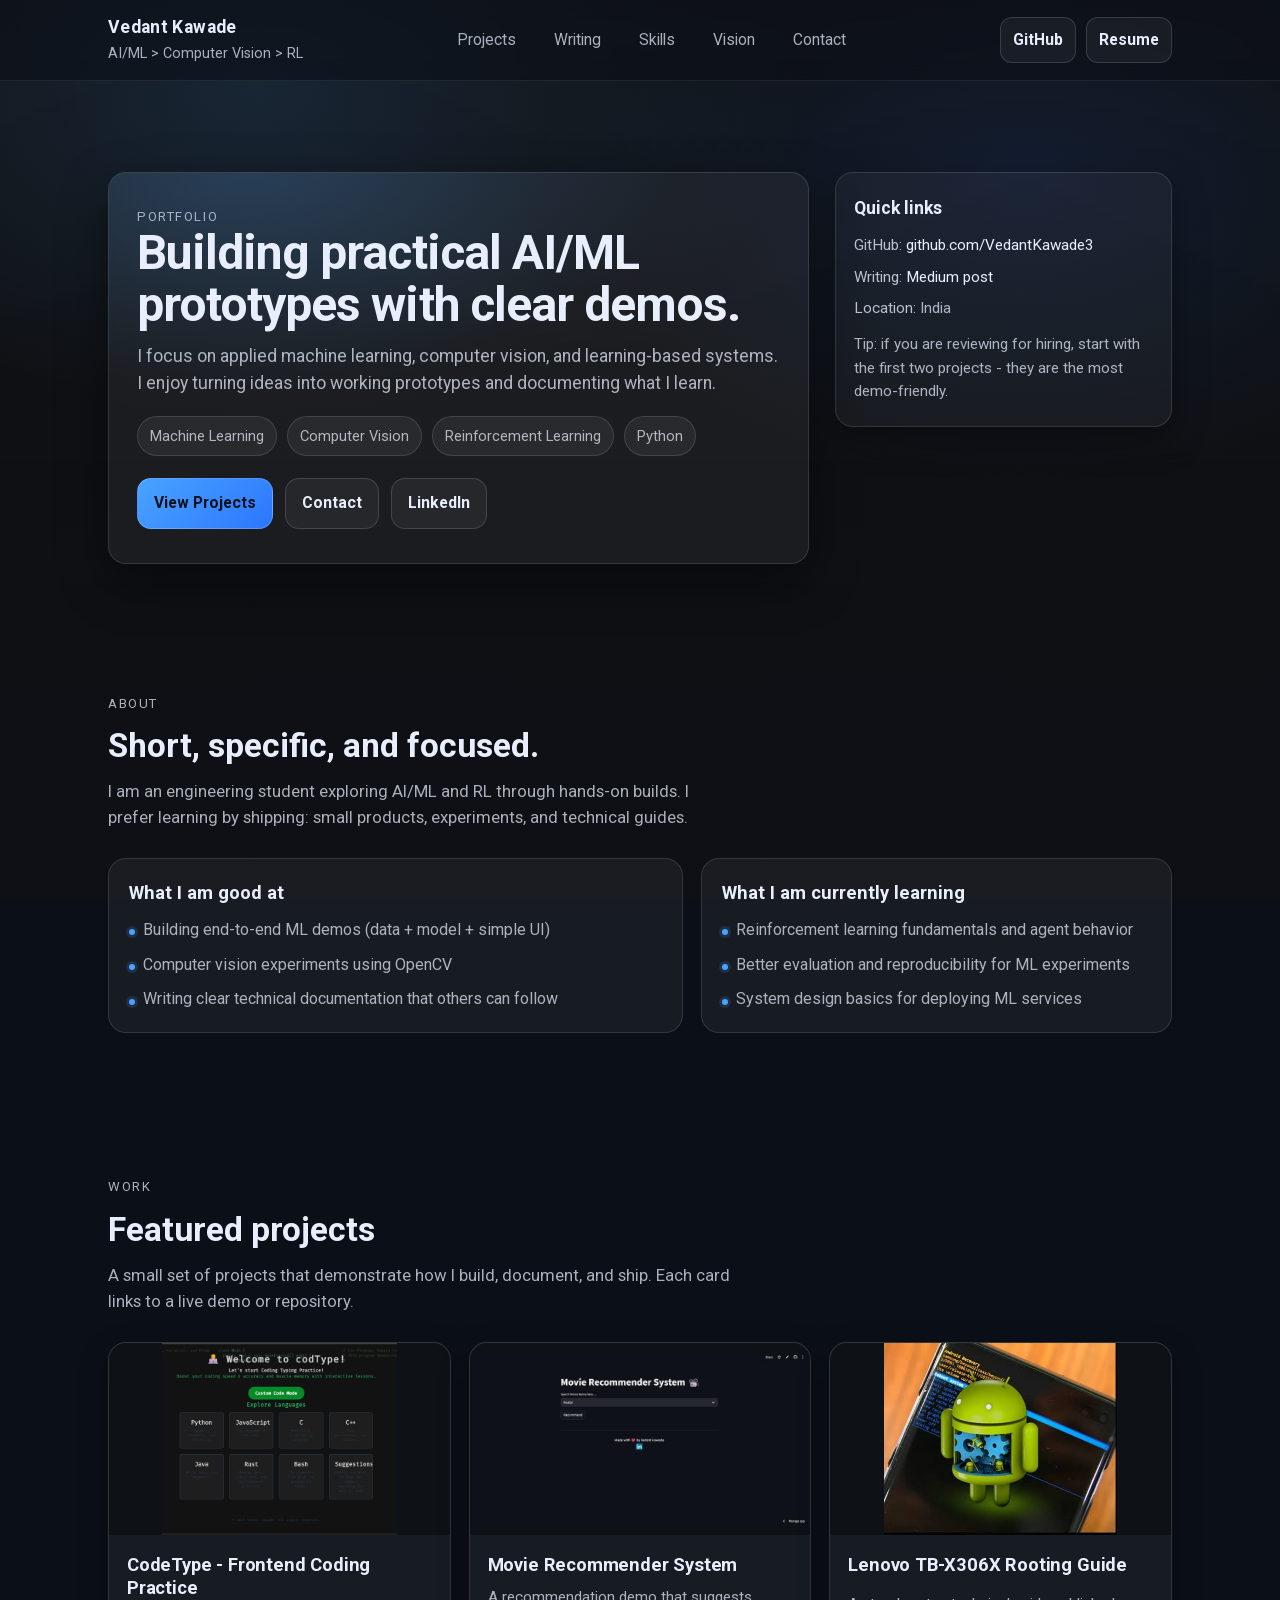
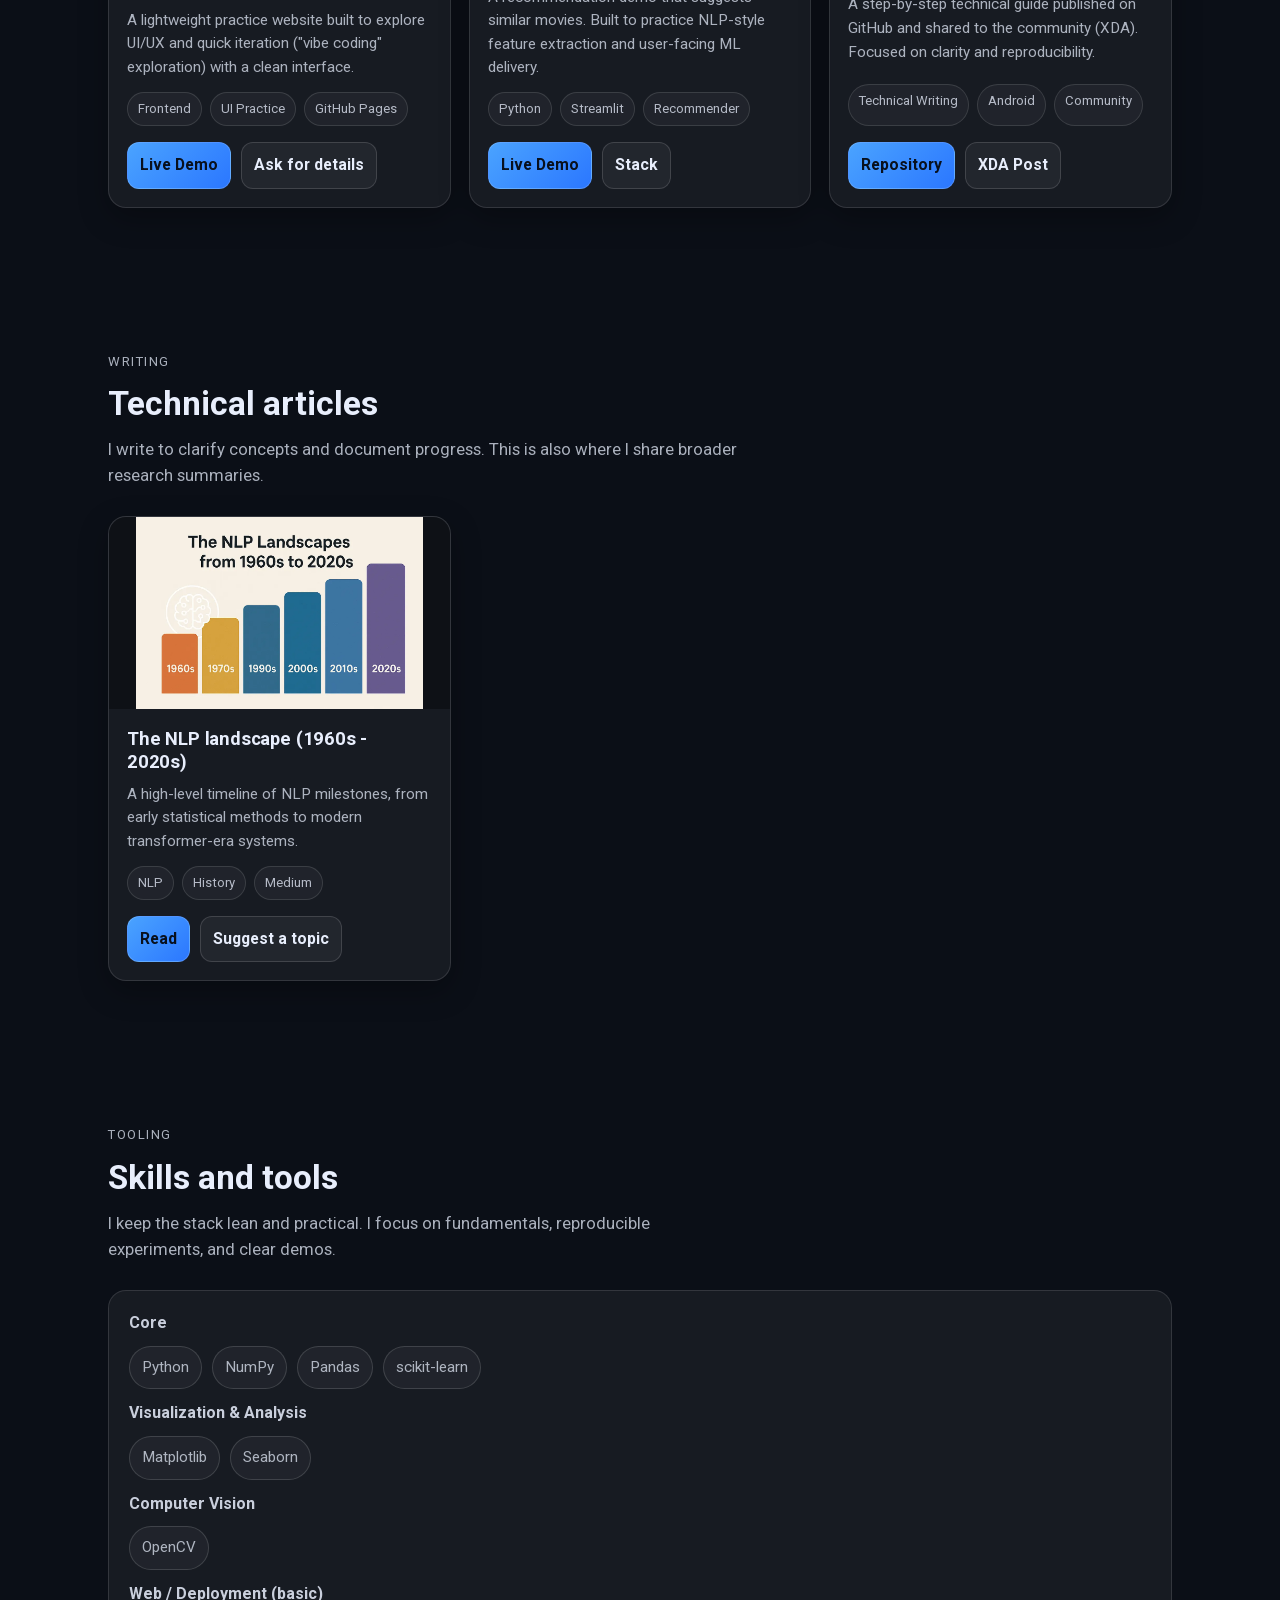
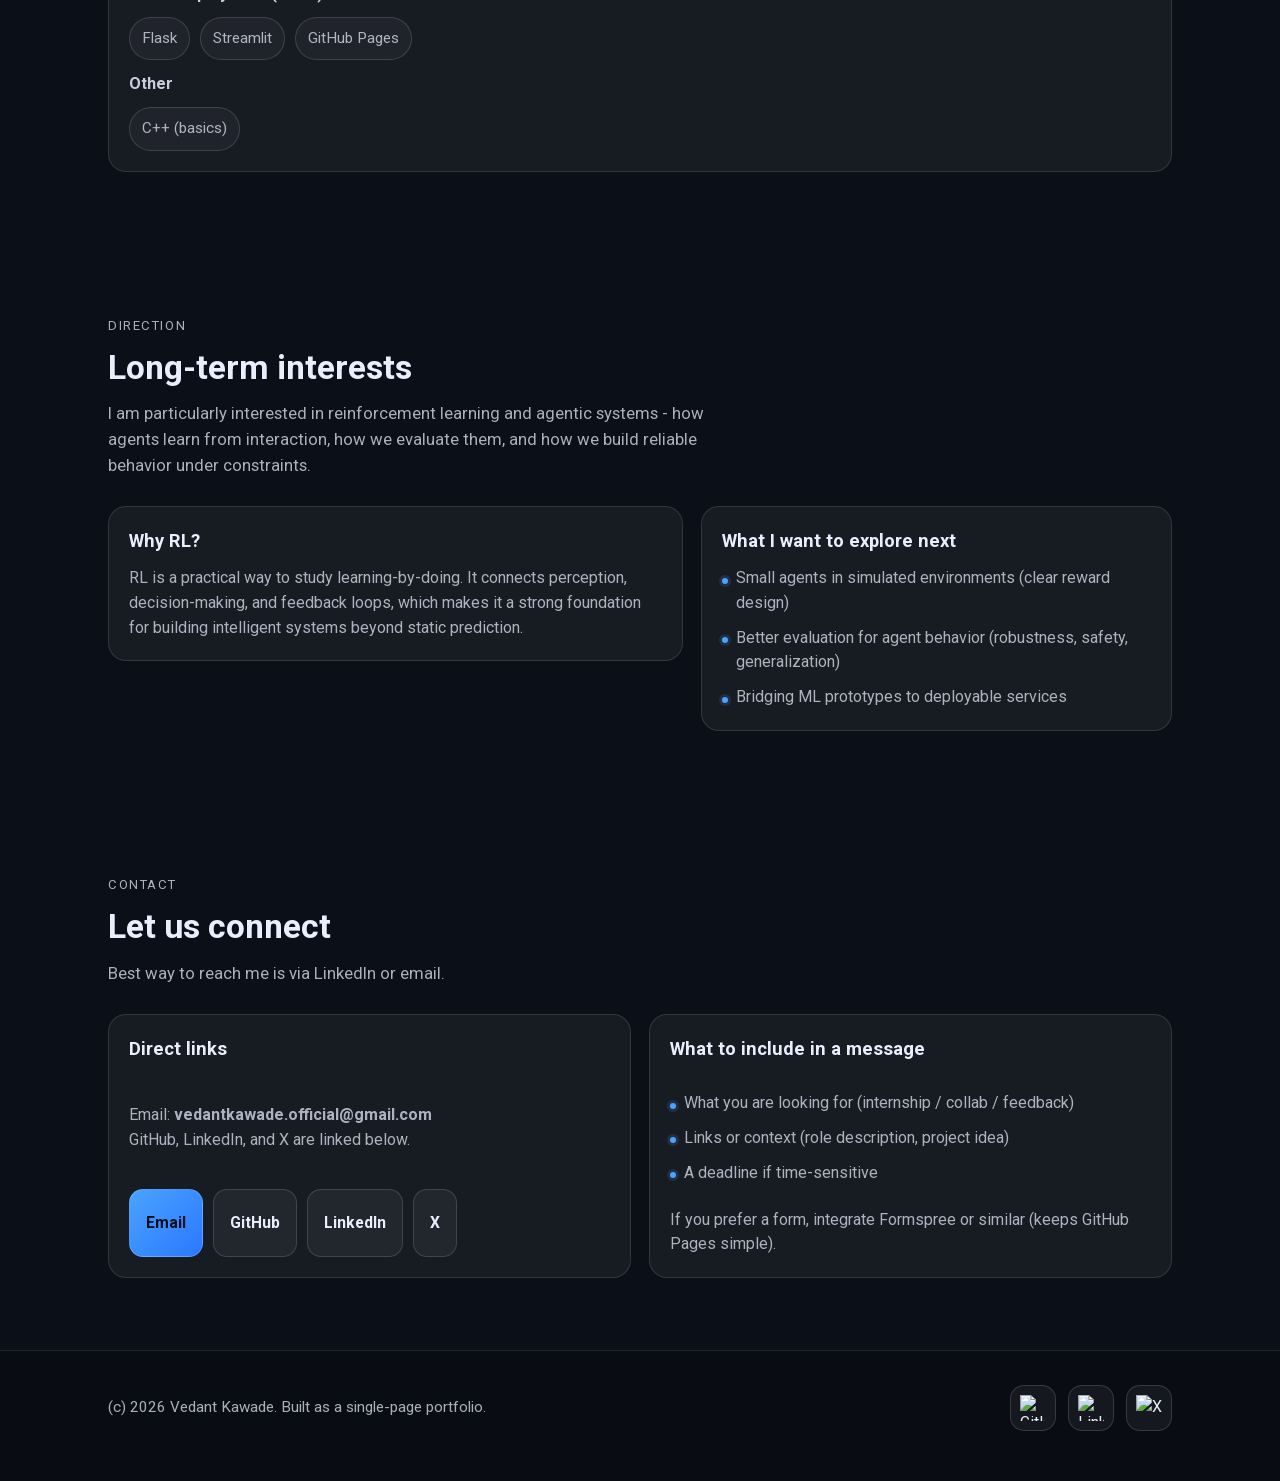
==== commit 4c449849: "email updated" ====
--- a/index.html
+++ b/index.html
@@ -1 +1 @@
-<!DOCTYPE html><!--rXSQbjX42YFIDehneHb6i--><html lang="en"><head><meta charSet="utf-8"/><meta name="viewport" content="width=device-width, initial-scale=1"/><link rel="preload" href="/_next/static/media/ce62453a442c7f35-s.p.a9507876.woff2" as="font" crossorigin="" type="font/woff2"/><link rel="preload" as="image" href="images/codeType.png"/><link rel="preload" as="image" href="images/movie-recommender-system.jpeg"/><link rel="preload" as="image" href="images/project2.jpg"/><link rel="preload" as="image" href="images/nlp.jpg"/><link rel="preload" as="image" href="https://user-images.githubusercontent.com/74038190/212257468-1e9a91f1-b626-4baa-b15d-5c385dfa7ed2.gif"/><link rel="preload" as="image" href="https://user-images.githubusercontent.com/74038190/235294012-0a55e343-37ad-4b0f-924f-c8431d9d2483.gif"/><link rel="preload" as="image" href="https://github.com/Anmol-Baranwal/Cool-GIFs-For-GitHub/assets/74038190/cc4fe88c-7f7a-41d8-b449-34b7a178c1c6"/><link rel="stylesheet" href="/_next/static/chunks/146d77818957c6b8.css" data-precedence="next"/><link rel="preload" as="script" fetchPriority="low" href="/_next/static/chunks/6df817a1a2c85de2.js"/><script src="/_next/static/chunks/249261e921aeebba.js" async=""></script><script src="/_next/static/chunks/c8a3e5ecd9b5416d.js" async=""></script><script src="/_next/static/chunks/turbopack-dd7b5285d53c0232.js" async=""></script><script src="/_next/static/chunks/4fd93823156e59e8.js" async=""></script><script src="/_next/static/chunks/68e64832670d6bbb.js" async=""></script><link rel="preload" href="https://cdnjs.cloudflare.com/ajax/libs/aos/2.3.4/aos.css" as="style"/><link rel="preload" href="https://cdnjs.cloudflare.com/ajax/libs/three.js/r128/three.min.js" as="script"/><link rel="preload" href="https://cdnjs.cloudflare.com/ajax/libs/aos/2.3.4/aos.js" as="script"/><meta name="next-size-adjust" content=""/><link rel="icon" href="images/favicon.png"/><title>Vedant Kawade - AI/ML Projects</title><meta name="description" content="Portfolio of Vedant Kawade: AI/ML projects, computer vision prototypes, and technical writing."/><meta property="og:title" content="Vedant Kawade - AI/ML Projects"/><meta property="og:description" content="AI/ML projects, computer vision prototypes, and technical writing."/><meta property="og:type" content="website"/><meta name="twitter:card" content="summary"/><meta name="twitter:title" content="Vedant Kawade - AI/ML Projects"/><meta name="twitter:description" content="AI/ML projects, computer vision prototypes, and technical writing."/><link rel="stylesheet" href="https://cdnjs.cloudflare.com/ajax/libs/aos/2.3.4/aos.css"/><script src="/_next/static/chunks/a6dad97d9634a72d.js" noModule=""></script></head><body class="roboto_8527ad35-module__5Wmriq__variable"><div hidden=""><!--$--><!--/$--></div><canvas id="neural-canvas" aria-hidden="true"></canvas><div class="bg-overlay" aria-hidden="true"></div><header><div class="container"><nav class="nav" aria-label="Primary navigation"><a class="brand" href="#top"><strong>Vedant Kawade</strong><span>AI/ML &gt; Computer Vision &gt; RL</span></a><ul class="nav-links" id="navLinks"><li><a href="#projects">Projects</a></li><li><a href="#writing">Writing</a></li><li><a href="#skills">Skills</a></li><li><a href="#vision">Vision</a></li><li><a href="#contact">Contact</a></li></ul><div class="nav-cta"><a class="btn small" href="https://github.com/VedantKawade3/" target="_blank" rel="noreferrer">GitHub</a><a class="btn small" href="resume.pdf" target="_blank" rel="noreferrer">Resume</a><button class="icon-btn hamburger" id="navToggle" aria-controls="navLinks" aria-expanded="false" aria-label="Open menu" type="button">Menu</button></div></nav></div></header><main id="top"><section class="hero"><div class="container"><div class="hero-grid"><div class="hero-card" data-aos="fade-up"><div class="kicker">Portfolio</div><h1>Building practical AI/ML prototypes with clear demos.</h1><p>I focus on applied machine learning, computer vision, and learning-based systems. I enjoy turning ideas into working prototypes and documenting what I learn.</p><div class="hero-badges" aria-label="Areas of interest"><span class="chip">Machine Learning</span><span class="chip">Computer Vision</span><span class="chip">Reinforcement Learning</span><span class="chip">Python</span></div><div class="hero-actions"><a class="btn primary" href="#projects">View Projects</a><a class="btn" href="#contact">Contact</a><a class="btn" href="https://www.linkedin.com/in/vedant-kawade-09501b278/" target="_blank" rel="noreferrer">LinkedIn</a></div></div><aside class="side-card" data-aos="fade-up" data-aos-delay="100"><h3>Quick links</h3><div class="meta"><div><span style="color:rgba(232,238,252,0.78)">GitHub:</span> <a href="https://github.com/VedantKawade3/" target="_blank" rel="noreferrer">github.com/VedantKawade3</a></div><div><span style="color:rgba(232,238,252,0.78)">Writing:</span> <a href="#writing">Medium post</a></div><div><span style="color:rgba(232,238,252,0.78)">Location:</span> India</div></div><p>Tip: if you are reviewing for hiring, start with the first two projects - they are the most demo-friendly.</p></aside></div></div></section><section id="about" aria-label="About"><div class="container"><div class="section-head" data-aos="fade-up"><div class="kicker">About</div><h2>Short, specific, and focused.</h2><p class="lead">I am an engineering student exploring AI/ML and RL through hands-on builds. I prefer learning by shipping: small products, experiments, and technical guides.</p></div><div class="two-col"><div class="panel" data-aos="fade-up"><h3>What I am good at</h3><ul class="list"><li>Building end-to-end ML demos (data + model + simple UI)</li><li>Computer vision experiments using OpenCV</li><li>Writing clear technical documentation that others can follow</li></ul></div><div class="panel" data-aos="fade-up" data-aos-delay="100"><h3>What I am currently learning</h3><ul class="list"><li>Reinforcement learning fundamentals and agent behavior</li><li>Better evaluation and reproducibility for ML experiments</li><li>System design basics for deploying ML services</li></ul></div></div></div></section><section id="projects" aria-label="Projects"><div class="container"><div class="section-head" data-aos="fade-up"><div class="kicker">Work</div><h2>Featured projects</h2><p class="lead">A small set of projects that demonstrate how I build, document, and ship. Each card links to a live demo or repository.</p></div><div class="grid-3"><article class="card" data-aos="fade-up"><a href="https://vedantkawade3.github.io/codeType/index.html" target="_blank" rel="noreferrer" aria-label="Open CodeType demo"><img class="card-media" src="images/codeType.png" alt="Screenshot of CodeType: a frontend coding practice website"/></a><div class="card-body"><h3 class="card-title">CodeType - Frontend Coding Practice</h3><p class="card-desc">A lightweight practice website built to explore UI/UX and quick iteration (&quot;vibe coding&quot; exploration) with a clean interface.</p><div class="card-tags" aria-label="Tech tags"><span class="tag">Frontend</span><span class="tag">UI Practice</span><span class="tag">GitHub Pages</span></div></div><div class="card-actions"><a class="btn small primary" href="https://vedantkawade3.github.io/codeType/index.html" target="_blank" rel="noreferrer">Live Demo</a><a class="btn small" href="#contact">Ask for details</a></div></article><article class="card" data-aos="fade-up" data-aos-delay="80"><a href="https://vedant-kawade-movie-recommender-system.streamlit.app/" target="_blank" rel="noreferrer" aria-label="Open Movie Recommender demo"><img class="card-media" src="images/movie-recommender-system.jpeg" alt="Screenshot of Movie Recommender System app"/></a><div class="card-body"><h3 class="card-title">Movie Recommender System</h3><p class="card-desc">A recommendation demo that suggests similar movies. Built to practice NLP-style feature extraction and user-facing ML delivery.</p><div class="card-tags" aria-label="Tech tags"><span class="tag">Python</span><span class="tag">Streamlit</span><span class="tag">Recommender</span></div></div><div class="card-actions"><a class="btn small primary" href="https://vedant-kawade-movie-recommender-system.streamlit.app/" target="_blank" rel="noreferrer">Live Demo</a><a class="btn small" href="#skills">Stack</a></div></article><article class="card" data-aos="fade-up" data-aos-delay="160"><a href="https://github.com/VedantKawade3/Rooting-of-lenovo_TB-X306X" target="_blank" rel="noreferrer" aria-label="Open Rooting guide repository"><img class="card-media" src="images/project2.jpg" alt="Thumbnail for Lenovo TB-X306X rooting guide"/></a><div class="card-body"><h3 class="card-title">Lenovo TB-X306X Rooting Guide</h3><p class="card-desc">A step-by-step technical guide published on GitHub and shared to the community (XDA). Focused on clarity and reproducibility.</p><div class="card-tags" aria-label="Tech tags"><span class="tag">Technical Writing</span><span class="tag">Android</span><span class="tag">Community</span></div></div><div class="card-actions"><a class="btn small primary" href="https://github.com/VedantKawade3/Rooting-of-lenovo_TB-X306X" target="_blank" rel="noreferrer">Repository</a><a class="btn small" href="https://xdaforums.com/t/root-tb-x306x.4263277/" target="_blank" rel="noreferrer">XDA Post</a></div></article></div></div></section><section id="writing" aria-label="Writing"><div class="container"><div class="section-head" data-aos="fade-up"><div class="kicker">Writing</div><h2>Technical articles</h2><p class="lead">I write to clarify concepts and document progress. This is also where I share broader research summaries.</p></div><div class="grid-3"><article class="card" data-aos="fade-up"><a href="https://medium.com/@vedantkawade.official/the-nlp-landscapes-from-1960s-to-2020s-5be65c30f883" target="_blank" rel="noreferrer" aria-label="Open Medium article"><img class="card-media" src="images/nlp.jpg" alt="Blog cover image related to NLP history"/></a><div class="card-body"><h3 class="card-title">The NLP landscape (1960s - 2020s)</h3><p class="card-desc">A high-level timeline of NLP milestones, from early statistical methods to modern transformer-era systems.</p><div class="card-tags"><span class="tag">NLP</span><span class="tag">History</span><span class="tag">Medium</span></div></div><div class="card-actions"><a class="btn small primary" href="https://medium.com/@vedantkawade.official/the-nlp-landscapes-from-1960s-to-2020s-5be65c30f883" target="_blank" rel="noreferrer">Read</a><a class="btn small" href="#contact">Suggest a topic</a></div></article></div></div></section><section id="skills" aria-label="Skills"><div class="container"><div class="section-head" data-aos="fade-up"><div class="kicker">Tooling</div><h2>Skills and tools</h2><p class="lead">I keep the stack lean and practical. I focus on fundamentals, reproducible experiments, and clear demos.</p></div><div class="panel skills-wrap" data-aos="fade-up"><div class="skill-group"><div class="skill-group-title">Core</div><div class="skills"><span class="skill">Python</span><span class="skill">NumPy</span><span class="skill">Pandas</span><span class="skill">scikit-learn</span></div></div><div class="skill-group"><div class="skill-group-title">Visualization &amp; Analysis</div><div class="skills"><span class="skill">Matplotlib</span><span class="skill">Seaborn</span></div></div><div class="skill-group"><div class="skill-group-title">Computer Vision</div><div class="skills"><span class="skill">OpenCV</span></div></div><div class="skill-group"><div class="skill-group-title">Web / Deployment (basic)</div><div class="skills"><span class="skill">Flask</span><span class="skill">Streamlit</span><span class="skill">GitHub Pages</span></div></div><div class="skill-group"><div class="skill-group-title">Other</div><div class="skills"><span class="skill">C++ (basics)</span></div></div></div></div></section><section id="vision" aria-label="Vision"><div class="container"><div class="section-head" data-aos="fade-up"><div class="kicker">Direction</div><h2>Long-term interests</h2><p class="lead">I am particularly interested in reinforcement learning and agentic systems - how agents learn from interaction, how we evaluate them, and how we build reliable behavior under constraints.</p></div><div class="two-col"><div class="panel" data-aos="fade-up"><h3>Why RL?</h3><p>RL is a practical way to study learning-by-doing. It connects perception, decision-making, and feedback loops, which makes it a strong foundation for building intelligent systems beyond static prediction.</p></div><div class="panel" data-aos="fade-up" data-aos-delay="80"><h3>What I want to explore next</h3><ul class="list"><li>Small agents in simulated environments (clear reward design)</li><li>Better evaluation for agent behavior (robustness, safety, generalization)</li><li>Bridging ML prototypes to deployable services</li></ul></div></div></div></section><section id="contact" aria-label="Contact"><div class="container"><div class="section-head" data-aos="fade-up"><div class="kicker">Contact</div><h2>Let us connect</h2><p class="lead">Best way to reach me is via LinkedIn or email.</p></div><div class="contact-grid"><div class="panel contact-item" data-aos="fade-up"><h3>Direct links</h3><p class="lead" style="font-size:1rem">Email: <strong>your.email@example.com</strong> (update this)<br/>GitHub, LinkedIn, and X are linked below.</p><div class="contact-actions"><a class="btn primary" href="mailto:your.email@example.com?subject=Portfolio%20Inquiry" aria-label="Email Vedant">Email</a><a class="btn" href="https://github.com/VedantKawade3/" target="_blank" rel="noreferrer">GitHub</a><a class="btn" href="https://www.linkedin.com/in/vedant-kawade-09501b278/" target="_blank" rel="noreferrer">LinkedIn</a><a class="btn" href="https://x.com/Vedant_Kawade07" target="_blank" rel="noreferrer">X</a></div></div><div class="panel contact-item" data-aos="fade-up" data-aos-delay="80"><h3>What to include in a message</h3><ul class="list"><li>What you are looking for (internship / collab / feedback)</li><li>Links or context (role description, project idea)</li><li>A deadline if time-sensitive</li></ul><p style="color:var(--muted);margin-top:10px">If you prefer a form, integrate Formspree or similar (keeps GitHub Pages simple).</p></div></div></div></section><footer data-aos="fade-up"><div class="container"><div class="footer-grid"><div class="footer-note">(c) <!-- -->2025<!-- --> Vedant Kawade. Built as a single-page portfolio.</div><div class="social" aria-label="Social links"><a href="https://github.com/VedantKawade3/" target="_blank" rel="noreferrer" aria-label="GitHub"><img src="https://user-images.githubusercontent.com/74038190/212257468-1e9a91f1-b626-4baa-b15d-5c385dfa7ed2.gif" alt="GitHub icon"/></a><a href="https://www.linkedin.com/in/vedant-kawade-09501b278/" target="_blank" rel="noreferrer" aria-label="LinkedIn"><img src="https://user-images.githubusercontent.com/74038190/235294012-0a55e343-37ad-4b0f-924f-c8431d9d2483.gif" alt="LinkedIn icon"/></a><a href="https://x.com/Vedant_Kawade07" target="_blank" rel="noreferrer" aria-label="X"><img src="https://github.com/Anmol-Baranwal/Cool-GIFs-For-GitHub/assets/74038190/cc4fe88c-7f7a-41d8-b449-34b7a178c1c6" alt="X icon"/></a></div></div></div></footer></main><!--$--><!--/$--><script src="/_next/static/chunks/6df817a1a2c85de2.js" id="_R_" async=""></script><script>(self.__next_f=self.__next_f||[]).push([0])</script><script>self.__next_f.push([1,"1:\"$Sreact.fragment\"\n2:I[39756,[\"/_next/static/chunks/4fd93823156e59e8.js\"],\"default\"]\n3:I[37457,[\"/_next/static/chunks/4fd93823156e59e8.js\"],\"default\"]\n4:I[47257,[\"/_next/static/chunks/4fd93823156e59e8.js\"],\"ClientPageRoot\"]\n5:I[81694,[\"/_next/static/chunks/68e64832670d6bbb.js\"],\"default\"]\n8:I[97367,[\"/_next/static/chunks/4fd93823156e59e8.js\"],\"OutletBoundary\"]\n9:\"$Sreact.suspense\"\nb:I[97367,[\"/_next/static/chunks/4fd93823156e59e8.js\"],\"ViewportBoundary\"]\nd:I[97367,[\"/_next/static/chunks/4fd93823156e59e8.js\"],\"MetadataBoundary\"]\nf:I[68027,[\"/_next/static/chunks/4fd93823156e59e8.js\"],\"default\"]\n:HL[\"/_next/static/chunks/146d77818957c6b8.css\",\"style\"]\n:HL[\"/_next/static/media/ce62453a442c7f35-s.p.a9507876.woff2\",\"font\",{\"crossOrigin\":\"\",\"type\":\"font/woff2\"}]\n:HL[\"https://cdnjs.cloudflare.com/ajax/libs/aos/2.3.4/aos.css\",\"style\"]\n"])</script><script>self.__next_f.push([1,"0:{\"P\":null,\"b\":\"rXSQbjX42YFIDehneHb6i\",\"c\":[\"\",\"\"],\"q\":\"\",\"i\":false,\"f\":[[[\"\",{\"children\":[\"__PAGE__\",{}]},\"$undefined\",\"$undefined\",true],[[\"$\",\"$1\",\"c\",{\"children\":[[[\"$\",\"link\",\"0\",{\"rel\":\"stylesheet\",\"href\":\"/_next/static/chunks/146d77818957c6b8.css\",\"precedence\":\"next\",\"crossOrigin\":\"$undefined\",\"nonce\":\"$undefined\"}]],[\"$\",\"html\",null,{\"lang\":\"en\",\"children\":[[\"$\",\"head\",null,{\"children\":[[\"$\",\"link\",null,{\"rel\":\"icon\",\"href\":\"images/favicon.png\"}],[\"$\",\"link\",null,{\"rel\":\"stylesheet\",\"href\":\"https://cdnjs.cloudflare.com/ajax/libs/aos/2.3.4/aos.css\"}]]}],[\"$\",\"body\",null,{\"className\":\"roboto_8527ad35-module__5Wmriq__variable\",\"children\":[\"$\",\"$L2\",null,{\"parallelRouterKey\":\"children\",\"error\":\"$undefined\",\"errorStyles\":\"$undefined\",\"errorScripts\":\"$undefined\",\"template\":[\"$\",\"$L3\",null,{}],\"templateStyles\":\"$undefined\",\"templateScripts\":\"$undefined\",\"notFound\":[[[\"$\",\"title\",null,{\"children\":\"404: This page could not be found.\"}],[\"$\",\"div\",null,{\"style\":{\"fontFamily\":\"system-ui,\\\"Segoe UI\\\",Roboto,Helvetica,Arial,sans-serif,\\\"Apple Color Emoji\\\",\\\"Segoe UI Emoji\\\"\",\"height\":\"100vh\",\"textAlign\":\"center\",\"display\":\"flex\",\"flexDirection\":\"column\",\"alignItems\":\"center\",\"justifyContent\":\"center\"},\"children\":[\"$\",\"div\",null,{\"children\":[[\"$\",\"style\",null,{\"dangerouslySetInnerHTML\":{\"__html\":\"body{color:#000;background:#fff;margin:0}.next-error-h1{border-right:1px solid rgba(0,0,0,.3)}@media (prefers-color-scheme:dark){body{color:#fff;background:#000}.next-error-h1{border-right:1px solid rgba(255,255,255,.3)}}\"}}],[\"$\",\"h1\",null,{\"className\":\"next-error-h1\",\"style\":{\"display\":\"inline-block\",\"margin\":\"0 20px 0 0\",\"padding\":\"0 23px 0 0\",\"fontSize\":24,\"fontWeight\":500,\"verticalAlign\":\"top\",\"lineHeight\":\"49px\"},\"children\":404}],[\"$\",\"div\",null,{\"style\":{\"display\":\"inline-block\"},\"children\":[\"$\",\"h2\",null,{\"style\":{\"fontSize\":14,\"fontWeight\":400,\"lineHeight\":\"49px\",\"margin\":0},\"children\":\"This page could not be found.\"}]}]]}]}]],[]],\"forbidden\":\"$undefined\",\"unauthorized\":\"$undefined\"}]}]]}]]}],{\"children\":[[\"$\",\"$1\",\"c\",{\"children\":[[\"$\",\"$L4\",null,{\"Component\":\"$5\",\"serverProvidedParams\":{\"searchParams\":{},\"params\":{},\"promises\":[\"$@6\",\"$@7\"]}}],[[\"$\",\"script\",\"script-0\",{\"src\":\"/_next/static/chunks/68e64832670d6bbb.js\",\"async\":true,\"nonce\":\"$undefined\"}]],[\"$\",\"$L8\",null,{\"children\":[\"$\",\"$9\",null,{\"name\":\"Next.MetadataOutlet\",\"children\":\"$@a\"}]}]]}],{},null,false,false]},null,false,false],[\"$\",\"$1\",\"h\",{\"children\":[null,[\"$\",\"$Lb\",null,{\"children\":\"$Lc\"}],[\"$\",\"div\",null,{\"hidden\":true,\"children\":[\"$\",\"$Ld\",null,{\"children\":[\"$\",\"$9\",null,{\"name\":\"Next.Metadata\",\"children\":\"$Le\"}]}]}],[\"$\",\"meta\",null,{\"name\":\"next-size-adjust\",\"content\":\"\"}]]}],false]],\"m\":\"$undefined\",\"G\":[\"$f\",[]],\"S\":true}\n"])</script><script>self.__next_f.push([1,"6:{}\n7:\"$0:f:0:1:1:children:0:props:children:0:props:serverProvidedParams:params\"\n"])</script><script>self.__next_f.push([1,"c:[[\"$\",\"meta\",\"0\",{\"charSet\":\"utf-8\"}],[\"$\",\"meta\",\"1\",{\"name\":\"viewport\",\"content\":\"width=device-width, initial-scale=1\"}]]\n"])</script><script>self.__next_f.push([1,"a:null\ne:[[\"$\",\"title\",\"0\",{\"children\":\"Vedant Kawade - AI/ML Projects\"}],[\"$\",\"meta\",\"1\",{\"name\":\"description\",\"content\":\"Portfolio of Vedant Kawade: AI/ML projects, computer vision prototypes, and technical writing.\"}],[\"$\",\"meta\",\"2\",{\"property\":\"og:title\",\"content\":\"Vedant Kawade - AI/ML Projects\"}],[\"$\",\"meta\",\"3\",{\"property\":\"og:description\",\"content\":\"AI/ML projects, computer vision prototypes, and technical writing.\"}],[\"$\",\"meta\",\"4\",{\"property\":\"og:type\",\"content\":\"website\"}],[\"$\",\"meta\",\"5\",{\"name\":\"twitter:card\",\"content\":\"summary\"}],[\"$\",\"meta\",\"6\",{\"name\":\"twitter:title\",\"content\":\"Vedant Kawade - AI/ML Projects\"}],[\"$\",\"meta\",\"7\",{\"name\":\"twitter:description\",\"content\":\"AI/ML projects, computer vision prototypes, and technical writing.\"}]]\n"])</script></body></html>+<!DOCTYPE html><!--CggIfOvZkzy3F0UsG_8UJ--><html lang="en"><head><meta charSet="utf-8"/><meta name="viewport" content="width=device-width, initial-scale=1"/><link rel="preload" href="/_next/static/media/ce62453a442c7f35-s.p.a9507876.woff2" as="font" crossorigin="" type="font/woff2"/><link rel="preload" as="image" href="images/codeType.png"/><link rel="preload" as="image" href="images/movie-recommender-system.jpeg"/><link rel="preload" as="image" href="images/project2.jpg"/><link rel="preload" as="image" href="images/nlp.jpg"/><link rel="preload" as="image" href="https://user-images.githubusercontent.com/74038190/212257468-1e9a91f1-b626-4baa-b15d-5c385dfa7ed2.gif"/><link rel="preload" as="image" href="https://user-images.githubusercontent.com/74038190/235294012-0a55e343-37ad-4b0f-924f-c8431d9d2483.gif"/><link rel="preload" as="image" href="https://github.com/Anmol-Baranwal/Cool-GIFs-For-GitHub/assets/74038190/cc4fe88c-7f7a-41d8-b449-34b7a178c1c6"/><link rel="stylesheet" href="/_next/static/chunks/146d77818957c6b8.css" data-precedence="next"/><link rel="preload" as="script" fetchPriority="low" href="/_next/static/chunks/6df817a1a2c85de2.js"/><script src="/_next/static/chunks/249261e921aeebba.js" async=""></script><script src="/_next/static/chunks/c8a3e5ecd9b5416d.js" async=""></script><script src="/_next/static/chunks/turbopack-dd7b5285d53c0232.js" async=""></script><script src="/_next/static/chunks/4fd93823156e59e8.js" async=""></script><script src="/_next/static/chunks/8304a47240f5128c.js" async=""></script><link rel="preload" href="https://cdnjs.cloudflare.com/ajax/libs/aos/2.3.4/aos.css" as="style"/><link rel="preload" href="https://cdnjs.cloudflare.com/ajax/libs/three.js/r128/three.min.js" as="script"/><link rel="preload" href="https://cdnjs.cloudflare.com/ajax/libs/aos/2.3.4/aos.js" as="script"/><meta name="next-size-adjust" content=""/><link rel="icon" href="images/favicon.png"/><title>Vedant Kawade - AI/ML Projects</title><meta name="description" content="Portfolio of Vedant Kawade: AI/ML projects, computer vision prototypes, and technical writing."/><meta property="og:title" content="Vedant Kawade - AI/ML Projects"/><meta property="og:description" content="AI/ML projects, computer vision prototypes, and technical writing."/><meta property="og:type" content="website"/><meta name="twitter:card" content="summary"/><meta name="twitter:title" content="Vedant Kawade - AI/ML Projects"/><meta name="twitter:description" content="AI/ML projects, computer vision prototypes, and technical writing."/><link rel="stylesheet" href="https://cdnjs.cloudflare.com/ajax/libs/aos/2.3.4/aos.css"/><script src="/_next/static/chunks/a6dad97d9634a72d.js" noModule=""></script></head><body class="roboto_8527ad35-module__5Wmriq__variable"><div hidden=""><!--$--><!--/$--></div><canvas id="neural-canvas" aria-hidden="true"></canvas><div class="bg-overlay" aria-hidden="true"></div><header><div class="container"><nav class="nav" aria-label="Primary navigation"><a class="brand" href="#top"><strong>Vedant Kawade</strong><span>AI/ML &gt; Computer Vision &gt; RL</span></a><ul class="nav-links" id="navLinks"><li><a href="#projects">Projects</a></li><li><a href="#writing">Writing</a></li><li><a href="#skills">Skills</a></li><li><a href="#vision">Vision</a></li><li><a href="#contact">Contact</a></li></ul><div class="nav-cta"><a class="btn small" href="https://github.com/VedantKawade3/" target="_blank" rel="noreferrer">GitHub</a><a class="btn small" href="resume.pdf" target="_blank" rel="noreferrer">Resume</a><button class="icon-btn hamburger" id="navToggle" aria-controls="navLinks" aria-expanded="false" aria-label="Open menu" type="button">Menu</button></div></nav></div></header><main id="top"><section class="hero"><div class="container"><div class="hero-grid"><div class="hero-card" data-aos="fade-up"><div class="kicker">Portfolio</div><h1>Building practical AI/ML prototypes with clear demos.</h1><p>I focus on applied machine learning, computer vision, and learning-based systems. I enjoy turning ideas into working prototypes and documenting what I learn.</p><div class="hero-badges" aria-label="Areas of interest"><span class="chip">Machine Learning</span><span class="chip">Computer Vision</span><span class="chip">Reinforcement Learning</span><span class="chip">Python</span></div><div class="hero-actions"><a class="btn primary" href="#projects">View Projects</a><a class="btn" href="#contact">Contact</a><a class="btn" href="https://www.linkedin.com/in/vedant-kawade-09501b278/" target="_blank" rel="noreferrer">LinkedIn</a></div></div><aside class="side-card" data-aos="fade-up" data-aos-delay="100"><h3>Quick links</h3><div class="meta"><div><span style="color:rgba(232,238,252,0.78)">GitHub:</span> <a href="https://github.com/VedantKawade3/" target="_blank" rel="noreferrer">github.com/VedantKawade3</a></div><div><span style="color:rgba(232,238,252,0.78)">Writing:</span> <a href="#writing">Medium post</a></div><div><span style="color:rgba(232,238,252,0.78)">Location:</span> India</div></div><p>Tip: if you are reviewing for hiring, start with the first two projects - they are the most demo-friendly.</p></aside></div></div></section><section id="about" aria-label="About"><div class="container"><div class="section-head" data-aos="fade-up"><div class="kicker">About</div><h2>Short, specific, and focused.</h2><p class="lead">I am an engineering student exploring AI/ML and RL through hands-on builds. I prefer learning by shipping: small products, experiments, and technical guides.</p></div><div class="two-col"><div class="panel" data-aos="fade-up"><h3>What I am good at</h3><ul class="list"><li>Building end-to-end ML demos (data + model + simple UI)</li><li>Computer vision experiments using OpenCV</li><li>Writing clear technical documentation that others can follow</li></ul></div><div class="panel" data-aos="fade-up" data-aos-delay="100"><h3>What I am currently learning</h3><ul class="list"><li>Reinforcement learning fundamentals and agent behavior</li><li>Better evaluation and reproducibility for ML experiments</li><li>System design basics for deploying ML services</li></ul></div></div></div></section><section id="projects" aria-label="Projects"><div class="container"><div class="section-head" data-aos="fade-up"><div class="kicker">Work</div><h2>Featured projects</h2><p class="lead">A small set of projects that demonstrate how I build, document, and ship. Each card links to a live demo or repository.</p></div><div class="grid-3"><article class="card" data-aos="fade-up"><a href="https://vedantkawade3.github.io/codeType/index.html" target="_blank" rel="noreferrer" aria-label="Open CodeType demo"><img class="card-media" src="images/codeType.png" alt="Screenshot of CodeType: a frontend coding practice website"/></a><div class="card-body"><h3 class="card-title">CodeType - Frontend Coding Practice</h3><p class="card-desc">A lightweight practice website built to explore UI/UX and quick iteration (&quot;vibe coding&quot; exploration) with a clean interface.</p><div class="card-tags" aria-label="Tech tags"><span class="tag">Frontend</span><span class="tag">UI Practice</span><span class="tag">GitHub Pages</span></div></div><div class="card-actions"><a class="btn small primary" href="https://vedantkawade3.github.io/codeType/index.html" target="_blank" rel="noreferrer">Live Demo</a><a class="btn small" href="#contact">Ask for details</a></div></article><article class="card" data-aos="fade-up" data-aos-delay="80"><a href="https://vedant-kawade-movie-recommender-system.streamlit.app/" target="_blank" rel="noreferrer" aria-label="Open Movie Recommender demo"><img class="card-media" src="images/movie-recommender-system.jpeg" alt="Screenshot of Movie Recommender System app"/></a><div class="card-body"><h3 class="card-title">Movie Recommender System</h3><p class="card-desc">A recommendation demo that suggests similar movies. Built to practice NLP-style feature extraction and user-facing ML delivery.</p><div class="card-tags" aria-label="Tech tags"><span class="tag">Python</span><span class="tag">Streamlit</span><span class="tag">Recommender</span></div></div><div class="card-actions"><a class="btn small primary" href="https://vedant-kawade-movie-recommender-system.streamlit.app/" target="_blank" rel="noreferrer">Live Demo</a><a class="btn small" href="#skills">Stack</a></div></article><article class="card" data-aos="fade-up" data-aos-delay="160"><a href="https://github.com/VedantKawade3/Rooting-of-lenovo_TB-X306X" target="_blank" rel="noreferrer" aria-label="Open Rooting guide repository"><img class="card-media" src="images/project2.jpg" alt="Thumbnail for Lenovo TB-X306X rooting guide"/></a><div class="card-body"><h3 class="card-title">Lenovo TB-X306X Rooting Guide</h3><p class="card-desc">A step-by-step technical guide published on GitHub and shared to the community (XDA). Focused on clarity and reproducibility.</p><div class="card-tags" aria-label="Tech tags"><span class="tag">Technical Writing</span><span class="tag">Android</span><span class="tag">Community</span></div></div><div class="card-actions"><a class="btn small primary" href="https://github.com/VedantKawade3/Rooting-of-lenovo_TB-X306X" target="_blank" rel="noreferrer">Repository</a><a class="btn small" href="https://xdaforums.com/t/root-tb-x306x.4263277/" target="_blank" rel="noreferrer">XDA Post</a></div></article></div></div></section><section id="writing" aria-label="Writing"><div class="container"><div class="section-head" data-aos="fade-up"><div class="kicker">Writing</div><h2>Technical articles</h2><p class="lead">I write to clarify concepts and document progress. This is also where I share broader research summaries.</p></div><div class="grid-3"><article class="card" data-aos="fade-up"><a href="https://medium.com/@vedantkawade.official/the-nlp-landscapes-from-1960s-to-2020s-5be65c30f883" target="_blank" rel="noreferrer" aria-label="Open Medium article"><img class="card-media" src="images/nlp.jpg" alt="Blog cover image related to NLP history"/></a><div class="card-body"><h3 class="card-title">The NLP landscape (1960s - 2020s)</h3><p class="card-desc">A high-level timeline of NLP milestones, from early statistical methods to modern transformer-era systems.</p><div class="card-tags"><span class="tag">NLP</span><span class="tag">History</span><span class="tag">Medium</span></div></div><div class="card-actions"><a class="btn small primary" href="https://medium.com/@vedantkawade.official/the-nlp-landscapes-from-1960s-to-2020s-5be65c30f883" target="_blank" rel="noreferrer">Read</a><a class="btn small" href="#contact">Suggest a topic</a></div></article></div></div></section><section id="skills" aria-label="Skills"><div class="container"><div class="section-head" data-aos="fade-up"><div class="kicker">Tooling</div><h2>Skills and tools</h2><p class="lead">I keep the stack lean and practical. I focus on fundamentals, reproducible experiments, and clear demos.</p></div><div class="panel skills-wrap" data-aos="fade-up"><div class="skill-group"><div class="skill-group-title">Core</div><div class="skills"><span class="skill">Python</span><span class="skill">NumPy</span><span class="skill">Pandas</span><span class="skill">scikit-learn</span></div></div><div class="skill-group"><div class="skill-group-title">Visualization &amp; Analysis</div><div class="skills"><span class="skill">Matplotlib</span><span class="skill">Seaborn</span></div></div><div class="skill-group"><div class="skill-group-title">Computer Vision</div><div class="skills"><span class="skill">OpenCV</span></div></div><div class="skill-group"><div class="skill-group-title">Web / Deployment (basic)</div><div class="skills"><span class="skill">Flask</span><span class="skill">Streamlit</span><span class="skill">GitHub Pages</span></div></div><div class="skill-group"><div class="skill-group-title">Other</div><div class="skills"><span class="skill">C++ (basics)</span></div></div></div></div></section><section id="vision" aria-label="Vision"><div class="container"><div class="section-head" data-aos="fade-up"><div class="kicker">Direction</div><h2>Long-term interests</h2><p class="lead">I am particularly interested in reinforcement learning and agentic systems - how agents learn from interaction, how we evaluate them, and how we build reliable behavior under constraints.</p></div><div class="two-col"><div class="panel" data-aos="fade-up"><h3>Why RL?</h3><p>RL is a practical way to study learning-by-doing. It connects perception, decision-making, and feedback loops, which makes it a strong foundation for building intelligent systems beyond static prediction.</p></div><div class="panel" data-aos="fade-up" data-aos-delay="80"><h3>What I want to explore next</h3><ul class="list"><li>Small agents in simulated environments (clear reward design)</li><li>Better evaluation for agent behavior (robustness, safety, generalization)</li><li>Bridging ML prototypes to deployable services</li></ul></div></div></div></section><section id="contact" aria-label="Contact"><div class="container"><div class="section-head" data-aos="fade-up"><div class="kicker">Contact</div><h2>Let us connect</h2><p class="lead">Best way to reach me is via LinkedIn or email.</p></div><div class="contact-grid"><div class="panel contact-item" data-aos="fade-up"><h3>Direct links</h3><p class="lead" style="font-size:1rem">Email: <strong>vedantkawade.official@gmail.com</strong><br/>GitHub, LinkedIn, and X are linked below.</p><div class="contact-actions"><a class="btn primary" href="mailto:vedantkawade.official@gmail.com?subject=Portfolio%20Inquiry" aria-label="Email Vedant">Email</a><a class="btn" href="https://github.com/VedantKawade3/" target="_blank" rel="noreferrer">GitHub</a><a class="btn" href="https://www.linkedin.com/in/vedant-kawade-09501b278/" target="_blank" rel="noreferrer">LinkedIn</a><a class="btn" href="https://x.com/Vedant_Kawade07" target="_blank" rel="noreferrer">X</a></div></div><div class="panel contact-item" data-aos="fade-up" data-aos-delay="80"><h3>What to include in a message</h3><ul class="list"><li>What you are looking for (internship / collab / feedback)</li><li>Links or context (role description, project idea)</li><li>A deadline if time-sensitive</li></ul><p style="color:var(--muted);margin-top:10px">If you prefer a form, integrate Formspree or similar (keeps GitHub Pages simple).</p></div></div></div></section><footer data-aos="fade-up"><div class="container"><div class="footer-grid"><div class="footer-note">(c) <!-- -->2026<!-- --> Vedant Kawade. Built as a single-page portfolio.</div><div class="social" aria-label="Social links"><a href="https://github.com/VedantKawade3/" target="_blank" rel="noreferrer" aria-label="GitHub"><img src="https://user-images.githubusercontent.com/74038190/212257468-1e9a91f1-b626-4baa-b15d-5c385dfa7ed2.gif" alt="GitHub icon"/></a><a href="https://www.linkedin.com/in/vedant-kawade-09501b278/" target="_blank" rel="noreferrer" aria-label="LinkedIn"><img src="https://user-images.githubusercontent.com/74038190/235294012-0a55e343-37ad-4b0f-924f-c8431d9d2483.gif" alt="LinkedIn icon"/></a><a href="https://x.com/Vedant_Kawade07" target="_blank" rel="noreferrer" aria-label="X"><img src="https://github.com/Anmol-Baranwal/Cool-GIFs-For-GitHub/assets/74038190/cc4fe88c-7f7a-41d8-b449-34b7a178c1c6" alt="X icon"/></a></div></div></div></footer></main><!--$--><!--/$--><script src="/_next/static/chunks/6df817a1a2c85de2.js" id="_R_" async=""></script><script>(self.__next_f=self.__next_f||[]).push([0])</script><script>self.__next_f.push([1,"1:\"$Sreact.fragment\"\n2:I[39756,[\"/_next/static/chunks/4fd93823156e59e8.js\"],\"default\"]\n3:I[37457,[\"/_next/static/chunks/4fd93823156e59e8.js\"],\"default\"]\n4:I[47257,[\"/_next/static/chunks/4fd93823156e59e8.js\"],\"ClientPageRoot\"]\n5:I[81694,[\"/_next/static/chunks/8304a47240f5128c.js\"],\"default\"]\n8:I[97367,[\"/_next/static/chunks/4fd93823156e59e8.js\"],\"OutletBoundary\"]\n9:\"$Sreact.suspense\"\nb:I[97367,[\"/_next/static/chunks/4fd93823156e59e8.js\"],\"ViewportBoundary\"]\nd:I[97367,[\"/_next/static/chunks/4fd93823156e59e8.js\"],\"MetadataBoundary\"]\nf:I[68027,[\"/_next/static/chunks/4fd93823156e59e8.js\"],\"default\"]\n:HL[\"/_next/static/chunks/146d77818957c6b8.css\",\"style\"]\n:HL[\"/_next/static/media/ce62453a442c7f35-s.p.a9507876.woff2\",\"font\",{\"crossOrigin\":\"\",\"type\":\"font/woff2\"}]\n:HL[\"https://cdnjs.cloudflare.com/ajax/libs/aos/2.3.4/aos.css\",\"style\"]\n"])</script><script>self.__next_f.push([1,"0:{\"P\":null,\"b\":\"CggIfOvZkzy3F0UsG-8UJ\",\"c\":[\"\",\"\"],\"q\":\"\",\"i\":false,\"f\":[[[\"\",{\"children\":[\"__PAGE__\",{}]},\"$undefined\",\"$undefined\",true],[[\"$\",\"$1\",\"c\",{\"children\":[[[\"$\",\"link\",\"0\",{\"rel\":\"stylesheet\",\"href\":\"/_next/static/chunks/146d77818957c6b8.css\",\"precedence\":\"next\",\"crossOrigin\":\"$undefined\",\"nonce\":\"$undefined\"}]],[\"$\",\"html\",null,{\"lang\":\"en\",\"children\":[[\"$\",\"head\",null,{\"children\":[[\"$\",\"link\",null,{\"rel\":\"icon\",\"href\":\"images/favicon.png\"}],[\"$\",\"link\",null,{\"rel\":\"stylesheet\",\"href\":\"https://cdnjs.cloudflare.com/ajax/libs/aos/2.3.4/aos.css\"}]]}],[\"$\",\"body\",null,{\"className\":\"roboto_8527ad35-module__5Wmriq__variable\",\"children\":[\"$\",\"$L2\",null,{\"parallelRouterKey\":\"children\",\"error\":\"$undefined\",\"errorStyles\":\"$undefined\",\"errorScripts\":\"$undefined\",\"template\":[\"$\",\"$L3\",null,{}],\"templateStyles\":\"$undefined\",\"templateScripts\":\"$undefined\",\"notFound\":[[[\"$\",\"title\",null,{\"children\":\"404: This page could not be found.\"}],[\"$\",\"div\",null,{\"style\":{\"fontFamily\":\"system-ui,\\\"Segoe UI\\\",Roboto,Helvetica,Arial,sans-serif,\\\"Apple Color Emoji\\\",\\\"Segoe UI Emoji\\\"\",\"height\":\"100vh\",\"textAlign\":\"center\",\"display\":\"flex\",\"flexDirection\":\"column\",\"alignItems\":\"center\",\"justifyContent\":\"center\"},\"children\":[\"$\",\"div\",null,{\"children\":[[\"$\",\"style\",null,{\"dangerouslySetInnerHTML\":{\"__html\":\"body{color:#000;background:#fff;margin:0}.next-error-h1{border-right:1px solid rgba(0,0,0,.3)}@media (prefers-color-scheme:dark){body{color:#fff;background:#000}.next-error-h1{border-right:1px solid rgba(255,255,255,.3)}}\"}}],[\"$\",\"h1\",null,{\"className\":\"next-error-h1\",\"style\":{\"display\":\"inline-block\",\"margin\":\"0 20px 0 0\",\"padding\":\"0 23px 0 0\",\"fontSize\":24,\"fontWeight\":500,\"verticalAlign\":\"top\",\"lineHeight\":\"49px\"},\"children\":404}],[\"$\",\"div\",null,{\"style\":{\"display\":\"inline-block\"},\"children\":[\"$\",\"h2\",null,{\"style\":{\"fontSize\":14,\"fontWeight\":400,\"lineHeight\":\"49px\",\"margin\":0},\"children\":\"This page could not be found.\"}]}]]}]}]],[]],\"forbidden\":\"$undefined\",\"unauthorized\":\"$undefined\"}]}]]}]]}],{\"children\":[[\"$\",\"$1\",\"c\",{\"children\":[[\"$\",\"$L4\",null,{\"Component\":\"$5\",\"serverProvidedParams\":{\"searchParams\":{},\"params\":{},\"promises\":[\"$@6\",\"$@7\"]}}],[[\"$\",\"script\",\"script-0\",{\"src\":\"/_next/static/chunks/8304a47240f5128c.js\",\"async\":true,\"nonce\":\"$undefined\"}]],[\"$\",\"$L8\",null,{\"children\":[\"$\",\"$9\",null,{\"name\":\"Next.MetadataOutlet\",\"children\":\"$@a\"}]}]]}],{},null,false,false]},null,false,false],[\"$\",\"$1\",\"h\",{\"children\":[null,[\"$\",\"$Lb\",null,{\"children\":\"$Lc\"}],[\"$\",\"div\",null,{\"hidden\":true,\"children\":[\"$\",\"$Ld\",null,{\"children\":[\"$\",\"$9\",null,{\"name\":\"Next.Metadata\",\"children\":\"$Le\"}]}]}],[\"$\",\"meta\",null,{\"name\":\"next-size-adjust\",\"content\":\"\"}]]}],false]],\"m\":\"$undefined\",\"G\":[\"$f\",[]],\"S\":true}\n"])</script><script>self.__next_f.push([1,"6:{}\n7:\"$0:f:0:1:1:children:0:props:children:0:props:serverProvidedParams:params\"\n"])</script><script>self.__next_f.push([1,"c:[[\"$\",\"meta\",\"0\",{\"charSet\":\"utf-8\"}],[\"$\",\"meta\",\"1\",{\"name\":\"viewport\",\"content\":\"width=device-width, initial-scale=1\"}]]\n"])</script><script>self.__next_f.push([1,"a:null\ne:[[\"$\",\"title\",\"0\",{\"children\":\"Vedant Kawade - AI/ML Projects\"}],[\"$\",\"meta\",\"1\",{\"name\":\"description\",\"content\":\"Portfolio of Vedant Kawade: AI/ML projects, computer vision prototypes, and technical writing.\"}],[\"$\",\"meta\",\"2\",{\"property\":\"og:title\",\"content\":\"Vedant Kawade - AI/ML Projects\"}],[\"$\",\"meta\",\"3\",{\"property\":\"og:description\",\"content\":\"AI/ML projects, computer vision prototypes, and technical writing.\"}],[\"$\",\"meta\",\"4\",{\"property\":\"og:type\",\"content\":\"website\"}],[\"$\",\"meta\",\"5\",{\"name\":\"twitter:card\",\"content\":\"summary\"}],[\"$\",\"meta\",\"6\",{\"name\":\"twitter:title\",\"content\":\"Vedant Kawade - AI/ML Projects\"}],[\"$\",\"meta\",\"7\",{\"name\":\"twitter:description\",\"content\":\"AI/ML projects, computer vision prototypes, and technical writing.\"}]]\n"])</script></body></html>
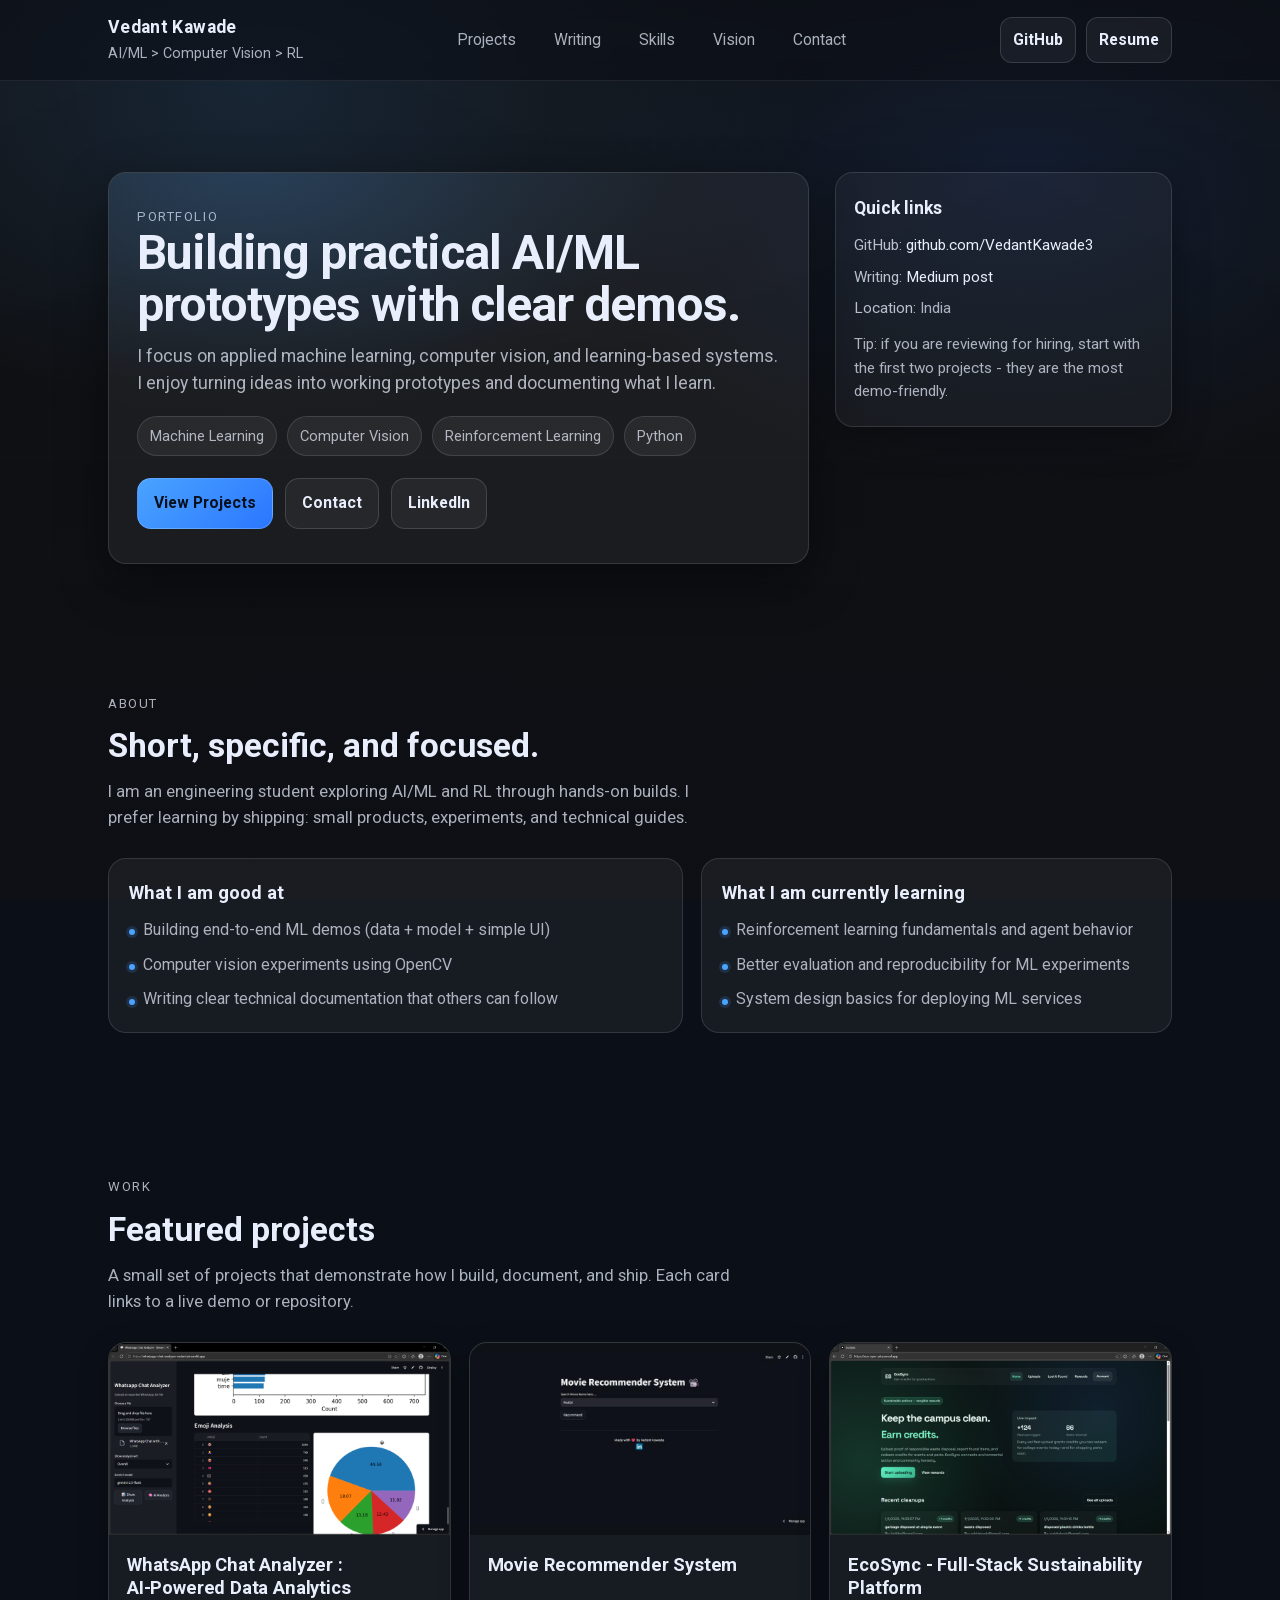
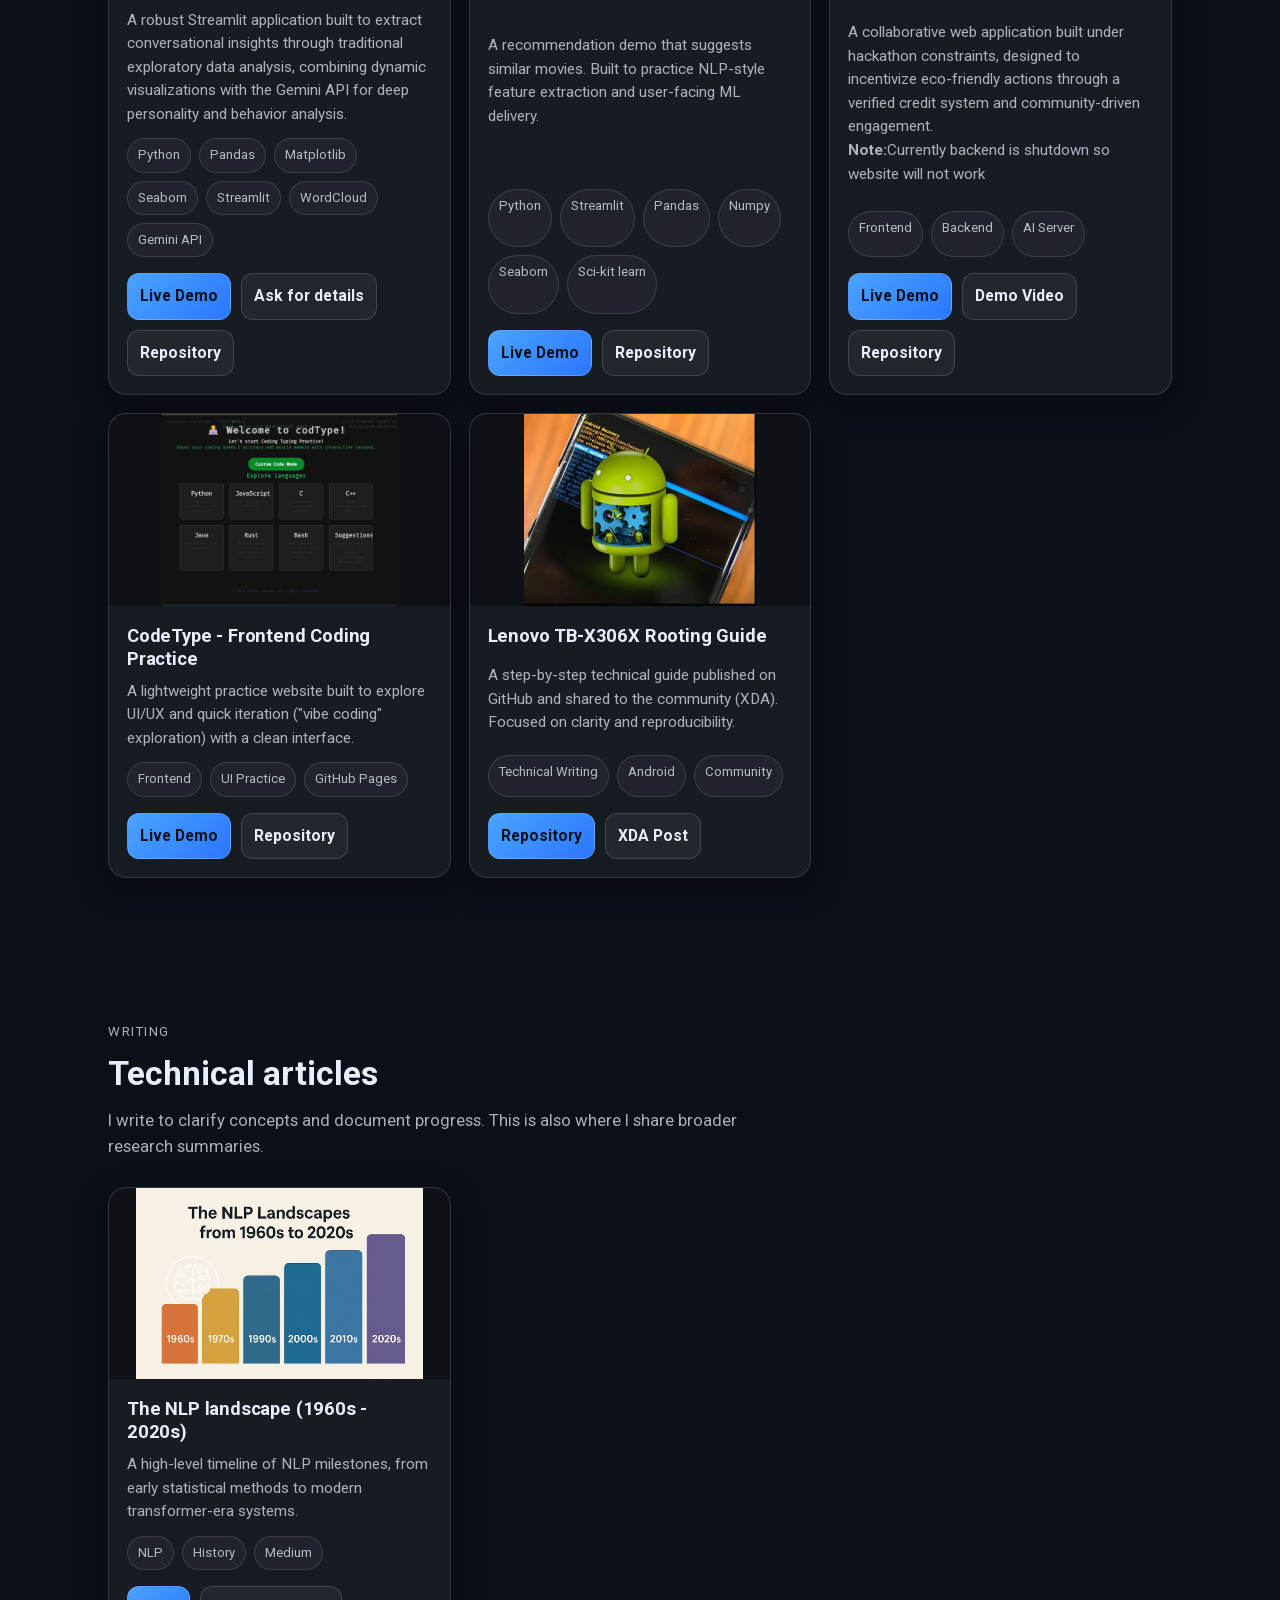
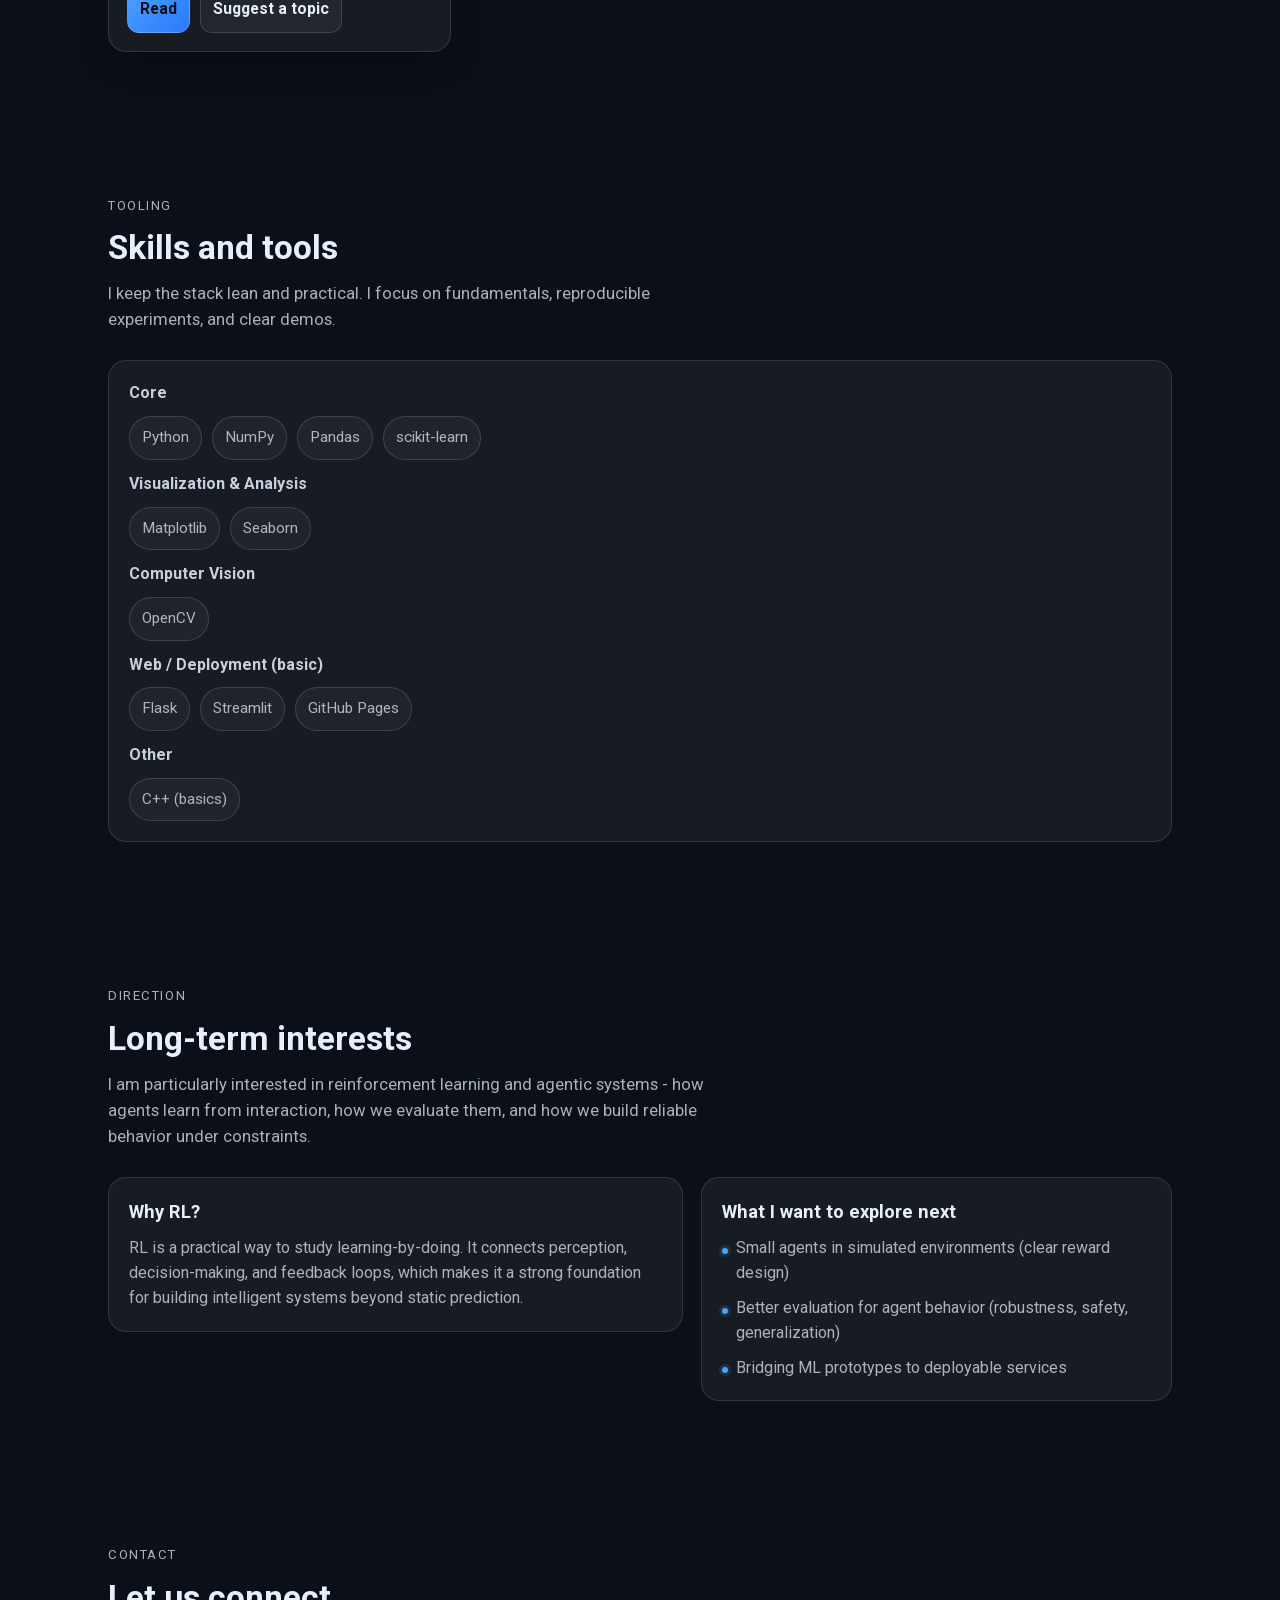
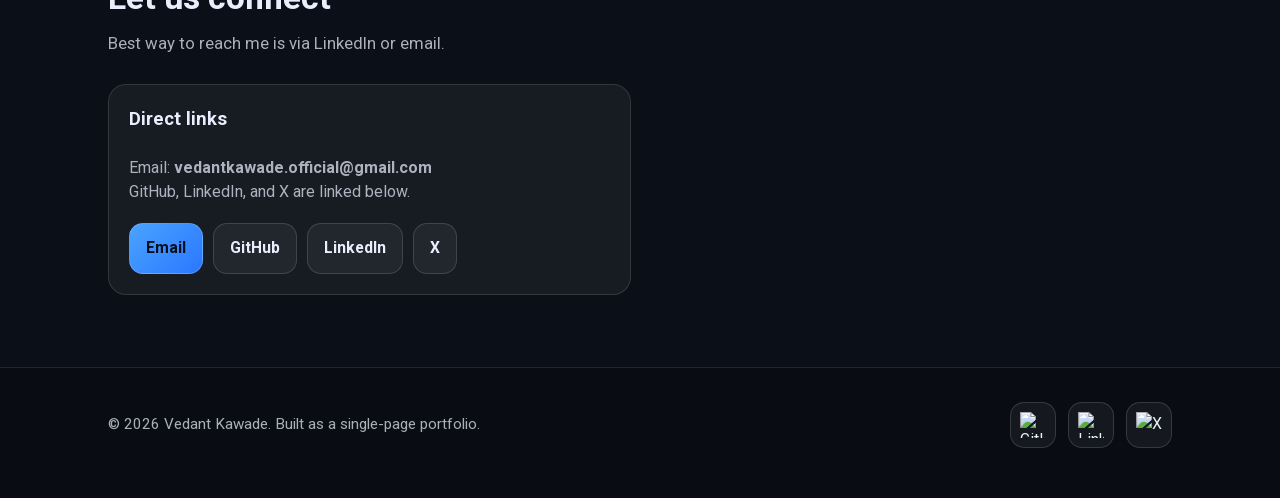
==== commit ec31ac0a: "portfolio updated" ====
--- a/index.html
+++ b/index.html
@@ -1 +1 @@
-<!DOCTYPE html><!--CggIfOvZkzy3F0UsG_8UJ--><html lang="en"><head><meta charSet="utf-8"/><meta name="viewport" content="width=device-width, initial-scale=1"/><link rel="preload" href="/_next/static/media/ce62453a442c7f35-s.p.a9507876.woff2" as="font" crossorigin="" type="font/woff2"/><link rel="preload" as="image" href="images/codeType.png"/><link rel="preload" as="image" href="images/movie-recommender-system.jpeg"/><link rel="preload" as="image" href="images/project2.jpg"/><link rel="preload" as="image" href="images/nlp.jpg"/><link rel="preload" as="image" href="https://user-images.githubusercontent.com/74038190/212257468-1e9a91f1-b626-4baa-b15d-5c385dfa7ed2.gif"/><link rel="preload" as="image" href="https://user-images.githubusercontent.com/74038190/235294012-0a55e343-37ad-4b0f-924f-c8431d9d2483.gif"/><link rel="preload" as="image" href="https://github.com/Anmol-Baranwal/Cool-GIFs-For-GitHub/assets/74038190/cc4fe88c-7f7a-41d8-b449-34b7a178c1c6"/><link rel="stylesheet" href="/_next/static/chunks/146d77818957c6b8.css" data-precedence="next"/><link rel="preload" as="script" fetchPriority="low" href="/_next/static/chunks/6df817a1a2c85de2.js"/><script src="/_next/static/chunks/249261e921aeebba.js" async=""></script><script src="/_next/static/chunks/c8a3e5ecd9b5416d.js" async=""></script><script src="/_next/static/chunks/turbopack-dd7b5285d53c0232.js" async=""></script><script src="/_next/static/chunks/4fd93823156e59e8.js" async=""></script><script src="/_next/static/chunks/8304a47240f5128c.js" async=""></script><link rel="preload" href="https://cdnjs.cloudflare.com/ajax/libs/aos/2.3.4/aos.css" as="style"/><link rel="preload" href="https://cdnjs.cloudflare.com/ajax/libs/three.js/r128/three.min.js" as="script"/><link rel="preload" href="https://cdnjs.cloudflare.com/ajax/libs/aos/2.3.4/aos.js" as="script"/><meta name="next-size-adjust" content=""/><link rel="icon" href="images/favicon.png"/><title>Vedant Kawade - AI/ML Projects</title><meta name="description" content="Portfolio of Vedant Kawade: AI/ML projects, computer vision prototypes, and technical writing."/><meta property="og:title" content="Vedant Kawade - AI/ML Projects"/><meta property="og:description" content="AI/ML projects, computer vision prototypes, and technical writing."/><meta property="og:type" content="website"/><meta name="twitter:card" content="summary"/><meta name="twitter:title" content="Vedant Kawade - AI/ML Projects"/><meta name="twitter:description" content="AI/ML projects, computer vision prototypes, and technical writing."/><link rel="stylesheet" href="https://cdnjs.cloudflare.com/ajax/libs/aos/2.3.4/aos.css"/><script src="/_next/static/chunks/a6dad97d9634a72d.js" noModule=""></script></head><body class="roboto_8527ad35-module__5Wmriq__variable"><div hidden=""><!--$--><!--/$--></div><canvas id="neural-canvas" aria-hidden="true"></canvas><div class="bg-overlay" aria-hidden="true"></div><header><div class="container"><nav class="nav" aria-label="Primary navigation"><a class="brand" href="#top"><strong>Vedant Kawade</strong><span>AI/ML &gt; Computer Vision &gt; RL</span></a><ul class="nav-links" id="navLinks"><li><a href="#projects">Projects</a></li><li><a href="#writing">Writing</a></li><li><a href="#skills">Skills</a></li><li><a href="#vision">Vision</a></li><li><a href="#contact">Contact</a></li></ul><div class="nav-cta"><a class="btn small" href="https://github.com/VedantKawade3/" target="_blank" rel="noreferrer">GitHub</a><a class="btn small" href="resume.pdf" target="_blank" rel="noreferrer">Resume</a><button class="icon-btn hamburger" id="navToggle" aria-controls="navLinks" aria-expanded="false" aria-label="Open menu" type="button">Menu</button></div></nav></div></header><main id="top"><section class="hero"><div class="container"><div class="hero-grid"><div class="hero-card" data-aos="fade-up"><div class="kicker">Portfolio</div><h1>Building practical AI/ML prototypes with clear demos.</h1><p>I focus on applied machine learning, computer vision, and learning-based systems. I enjoy turning ideas into working prototypes and documenting what I learn.</p><div class="hero-badges" aria-label="Areas of interest"><span class="chip">Machine Learning</span><span class="chip">Computer Vision</span><span class="chip">Reinforcement Learning</span><span class="chip">Python</span></div><div class="hero-actions"><a class="btn primary" href="#projects">View Projects</a><a class="btn" href="#contact">Contact</a><a class="btn" href="https://www.linkedin.com/in/vedant-kawade-09501b278/" target="_blank" rel="noreferrer">LinkedIn</a></div></div><aside class="side-card" data-aos="fade-up" data-aos-delay="100"><h3>Quick links</h3><div class="meta"><div><span style="color:rgba(232,238,252,0.78)">GitHub:</span> <a href="https://github.com/VedantKawade3/" target="_blank" rel="noreferrer">github.com/VedantKawade3</a></div><div><span style="color:rgba(232,238,252,0.78)">Writing:</span> <a href="#writing">Medium post</a></div><div><span style="color:rgba(232,238,252,0.78)">Location:</span> India</div></div><p>Tip: if you are reviewing for hiring, start with the first two projects - they are the most demo-friendly.</p></aside></div></div></section><section id="about" aria-label="About"><div class="container"><div class="section-head" data-aos="fade-up"><div class="kicker">About</div><h2>Short, specific, and focused.</h2><p class="lead">I am an engineering student exploring AI/ML and RL through hands-on builds. I prefer learning by shipping: small products, experiments, and technical guides.</p></div><div class="two-col"><div class="panel" data-aos="fade-up"><h3>What I am good at</h3><ul class="list"><li>Building end-to-end ML demos (data + model + simple UI)</li><li>Computer vision experiments using OpenCV</li><li>Writing clear technical documentation that others can follow</li></ul></div><div class="panel" data-aos="fade-up" data-aos-delay="100"><h3>What I am currently learning</h3><ul class="list"><li>Reinforcement learning fundamentals and agent behavior</li><li>Better evaluation and reproducibility for ML experiments</li><li>System design basics for deploying ML services</li></ul></div></div></div></section><section id="projects" aria-label="Projects"><div class="container"><div class="section-head" data-aos="fade-up"><div class="kicker">Work</div><h2>Featured projects</h2><p class="lead">A small set of projects that demonstrate how I build, document, and ship. Each card links to a live demo or repository.</p></div><div class="grid-3"><article class="card" data-aos="fade-up"><a href="https://vedantkawade3.github.io/codeType/index.html" target="_blank" rel="noreferrer" aria-label="Open CodeType demo"><img class="card-media" src="images/codeType.png" alt="Screenshot of CodeType: a frontend coding practice website"/></a><div class="card-body"><h3 class="card-title">CodeType - Frontend Coding Practice</h3><p class="card-desc">A lightweight practice website built to explore UI/UX and quick iteration (&quot;vibe coding&quot; exploration) with a clean interface.</p><div class="card-tags" aria-label="Tech tags"><span class="tag">Frontend</span><span class="tag">UI Practice</span><span class="tag">GitHub Pages</span></div></div><div class="card-actions"><a class="btn small primary" href="https://vedantkawade3.github.io/codeType/index.html" target="_blank" rel="noreferrer">Live Demo</a><a class="btn small" href="#contact">Ask for details</a></div></article><article class="card" data-aos="fade-up" data-aos-delay="80"><a href="https://vedant-kawade-movie-recommender-system.streamlit.app/" target="_blank" rel="noreferrer" aria-label="Open Movie Recommender demo"><img class="card-media" src="images/movie-recommender-system.jpeg" alt="Screenshot of Movie Recommender System app"/></a><div class="card-body"><h3 class="card-title">Movie Recommender System</h3><p class="card-desc">A recommendation demo that suggests similar movies. Built to practice NLP-style feature extraction and user-facing ML delivery.</p><div class="card-tags" aria-label="Tech tags"><span class="tag">Python</span><span class="tag">Streamlit</span><span class="tag">Recommender</span></div></div><div class="card-actions"><a class="btn small primary" href="https://vedant-kawade-movie-recommender-system.streamlit.app/" target="_blank" rel="noreferrer">Live Demo</a><a class="btn small" href="#skills">Stack</a></div></article><article class="card" data-aos="fade-up" data-aos-delay="160"><a href="https://github.com/VedantKawade3/Rooting-of-lenovo_TB-X306X" target="_blank" rel="noreferrer" aria-label="Open Rooting guide repository"><img class="card-media" src="images/project2.jpg" alt="Thumbnail for Lenovo TB-X306X rooting guide"/></a><div class="card-body"><h3 class="card-title">Lenovo TB-X306X Rooting Guide</h3><p class="card-desc">A step-by-step technical guide published on GitHub and shared to the community (XDA). Focused on clarity and reproducibility.</p><div class="card-tags" aria-label="Tech tags"><span class="tag">Technical Writing</span><span class="tag">Android</span><span class="tag">Community</span></div></div><div class="card-actions"><a class="btn small primary" href="https://github.com/VedantKawade3/Rooting-of-lenovo_TB-X306X" target="_blank" rel="noreferrer">Repository</a><a class="btn small" href="https://xdaforums.com/t/root-tb-x306x.4263277/" target="_blank" rel="noreferrer">XDA Post</a></div></article></div></div></section><section id="writing" aria-label="Writing"><div class="container"><div class="section-head" data-aos="fade-up"><div class="kicker">Writing</div><h2>Technical articles</h2><p class="lead">I write to clarify concepts and document progress. This is also where I share broader research summaries.</p></div><div class="grid-3"><article class="card" data-aos="fade-up"><a href="https://medium.com/@vedantkawade.official/the-nlp-landscapes-from-1960s-to-2020s-5be65c30f883" target="_blank" rel="noreferrer" aria-label="Open Medium article"><img class="card-media" src="images/nlp.jpg" alt="Blog cover image related to NLP history"/></a><div class="card-body"><h3 class="card-title">The NLP landscape (1960s - 2020s)</h3><p class="card-desc">A high-level timeline of NLP milestones, from early statistical methods to modern transformer-era systems.</p><div class="card-tags"><span class="tag">NLP</span><span class="tag">History</span><span class="tag">Medium</span></div></div><div class="card-actions"><a class="btn small primary" href="https://medium.com/@vedantkawade.official/the-nlp-landscapes-from-1960s-to-2020s-5be65c30f883" target="_blank" rel="noreferrer">Read</a><a class="btn small" href="#contact">Suggest a topic</a></div></article></div></div></section><section id="skills" aria-label="Skills"><div class="container"><div class="section-head" data-aos="fade-up"><div class="kicker">Tooling</div><h2>Skills and tools</h2><p class="lead">I keep the stack lean and practical. I focus on fundamentals, reproducible experiments, and clear demos.</p></div><div class="panel skills-wrap" data-aos="fade-up"><div class="skill-group"><div class="skill-group-title">Core</div><div class="skills"><span class="skill">Python</span><span class="skill">NumPy</span><span class="skill">Pandas</span><span class="skill">scikit-learn</span></div></div><div class="skill-group"><div class="skill-group-title">Visualization &amp; Analysis</div><div class="skills"><span class="skill">Matplotlib</span><span class="skill">Seaborn</span></div></div><div class="skill-group"><div class="skill-group-title">Computer Vision</div><div class="skills"><span class="skill">OpenCV</span></div></div><div class="skill-group"><div class="skill-group-title">Web / Deployment (basic)</div><div class="skills"><span class="skill">Flask</span><span class="skill">Streamlit</span><span class="skill">GitHub Pages</span></div></div><div class="skill-group"><div class="skill-group-title">Other</div><div class="skills"><span class="skill">C++ (basics)</span></div></div></div></div></section><section id="vision" aria-label="Vision"><div class="container"><div class="section-head" data-aos="fade-up"><div class="kicker">Direction</div><h2>Long-term interests</h2><p class="lead">I am particularly interested in reinforcement learning and agentic systems - how agents learn from interaction, how we evaluate them, and how we build reliable behavior under constraints.</p></div><div class="two-col"><div class="panel" data-aos="fade-up"><h3>Why RL?</h3><p>RL is a practical way to study learning-by-doing. It connects perception, decision-making, and feedback loops, which makes it a strong foundation for building intelligent systems beyond static prediction.</p></div><div class="panel" data-aos="fade-up" data-aos-delay="80"><h3>What I want to explore next</h3><ul class="list"><li>Small agents in simulated environments (clear reward design)</li><li>Better evaluation for agent behavior (robustness, safety, generalization)</li><li>Bridging ML prototypes to deployable services</li></ul></div></div></div></section><section id="contact" aria-label="Contact"><div class="container"><div class="section-head" data-aos="fade-up"><div class="kicker">Contact</div><h2>Let us connect</h2><p class="lead">Best way to reach me is via LinkedIn or email.</p></div><div class="contact-grid"><div class="panel contact-item" data-aos="fade-up"><h3>Direct links</h3><p class="lead" style="font-size:1rem">Email: <strong>vedantkawade.official@gmail.com</strong><br/>GitHub, LinkedIn, and X are linked below.</p><div class="contact-actions"><a class="btn primary" href="mailto:vedantkawade.official@gmail.com?subject=Portfolio%20Inquiry" aria-label="Email Vedant">Email</a><a class="btn" href="https://github.com/VedantKawade3/" target="_blank" rel="noreferrer">GitHub</a><a class="btn" href="https://www.linkedin.com/in/vedant-kawade-09501b278/" target="_blank" rel="noreferrer">LinkedIn</a><a class="btn" href="https://x.com/Vedant_Kawade07" target="_blank" rel="noreferrer">X</a></div></div><div class="panel contact-item" data-aos="fade-up" data-aos-delay="80"><h3>What to include in a message</h3><ul class="list"><li>What you are looking for (internship / collab / feedback)</li><li>Links or context (role description, project idea)</li><li>A deadline if time-sensitive</li></ul><p style="color:var(--muted);margin-top:10px">If you prefer a form, integrate Formspree or similar (keeps GitHub Pages simple).</p></div></div></div></section><footer data-aos="fade-up"><div class="container"><div class="footer-grid"><div class="footer-note">(c) <!-- -->2026<!-- --> Vedant Kawade. Built as a single-page portfolio.</div><div class="social" aria-label="Social links"><a href="https://github.com/VedantKawade3/" target="_blank" rel="noreferrer" aria-label="GitHub"><img src="https://user-images.githubusercontent.com/74038190/212257468-1e9a91f1-b626-4baa-b15d-5c385dfa7ed2.gif" alt="GitHub icon"/></a><a href="https://www.linkedin.com/in/vedant-kawade-09501b278/" target="_blank" rel="noreferrer" aria-label="LinkedIn"><img src="https://user-images.githubusercontent.com/74038190/235294012-0a55e343-37ad-4b0f-924f-c8431d9d2483.gif" alt="LinkedIn icon"/></a><a href="https://x.com/Vedant_Kawade07" target="_blank" rel="noreferrer" aria-label="X"><img src="https://github.com/Anmol-Baranwal/Cool-GIFs-For-GitHub/assets/74038190/cc4fe88c-7f7a-41d8-b449-34b7a178c1c6" alt="X icon"/></a></div></div></div></footer></main><!--$--><!--/$--><script src="/_next/static/chunks/6df817a1a2c85de2.js" id="_R_" async=""></script><script>(self.__next_f=self.__next_f||[]).push([0])</script><script>self.__next_f.push([1,"1:\"$Sreact.fragment\"\n2:I[39756,[\"/_next/static/chunks/4fd93823156e59e8.js\"],\"default\"]\n3:I[37457,[\"/_next/static/chunks/4fd93823156e59e8.js\"],\"default\"]\n4:I[47257,[\"/_next/static/chunks/4fd93823156e59e8.js\"],\"ClientPageRoot\"]\n5:I[81694,[\"/_next/static/chunks/8304a47240f5128c.js\"],\"default\"]\n8:I[97367,[\"/_next/static/chunks/4fd93823156e59e8.js\"],\"OutletBoundary\"]\n9:\"$Sreact.suspense\"\nb:I[97367,[\"/_next/static/chunks/4fd93823156e59e8.js\"],\"ViewportBoundary\"]\nd:I[97367,[\"/_next/static/chunks/4fd93823156e59e8.js\"],\"MetadataBoundary\"]\nf:I[68027,[\"/_next/static/chunks/4fd93823156e59e8.js\"],\"default\"]\n:HL[\"/_next/static/chunks/146d77818957c6b8.css\",\"style\"]\n:HL[\"/_next/static/media/ce62453a442c7f35-s.p.a9507876.woff2\",\"font\",{\"crossOrigin\":\"\",\"type\":\"font/woff2\"}]\n:HL[\"https://cdnjs.cloudflare.com/ajax/libs/aos/2.3.4/aos.css\",\"style\"]\n"])</script><script>self.__next_f.push([1,"0:{\"P\":null,\"b\":\"CggIfOvZkzy3F0UsG-8UJ\",\"c\":[\"\",\"\"],\"q\":\"\",\"i\":false,\"f\":[[[\"\",{\"children\":[\"__PAGE__\",{}]},\"$undefined\",\"$undefined\",true],[[\"$\",\"$1\",\"c\",{\"children\":[[[\"$\",\"link\",\"0\",{\"rel\":\"stylesheet\",\"href\":\"/_next/static/chunks/146d77818957c6b8.css\",\"precedence\":\"next\",\"crossOrigin\":\"$undefined\",\"nonce\":\"$undefined\"}]],[\"$\",\"html\",null,{\"lang\":\"en\",\"children\":[[\"$\",\"head\",null,{\"children\":[[\"$\",\"link\",null,{\"rel\":\"icon\",\"href\":\"images/favicon.png\"}],[\"$\",\"link\",null,{\"rel\":\"stylesheet\",\"href\":\"https://cdnjs.cloudflare.com/ajax/libs/aos/2.3.4/aos.css\"}]]}],[\"$\",\"body\",null,{\"className\":\"roboto_8527ad35-module__5Wmriq__variable\",\"children\":[\"$\",\"$L2\",null,{\"parallelRouterKey\":\"children\",\"error\":\"$undefined\",\"errorStyles\":\"$undefined\",\"errorScripts\":\"$undefined\",\"template\":[\"$\",\"$L3\",null,{}],\"templateStyles\":\"$undefined\",\"templateScripts\":\"$undefined\",\"notFound\":[[[\"$\",\"title\",null,{\"children\":\"404: This page could not be found.\"}],[\"$\",\"div\",null,{\"style\":{\"fontFamily\":\"system-ui,\\\"Segoe UI\\\",Roboto,Helvetica,Arial,sans-serif,\\\"Apple Color Emoji\\\",\\\"Segoe UI Emoji\\\"\",\"height\":\"100vh\",\"textAlign\":\"center\",\"display\":\"flex\",\"flexDirection\":\"column\",\"alignItems\":\"center\",\"justifyContent\":\"center\"},\"children\":[\"$\",\"div\",null,{\"children\":[[\"$\",\"style\",null,{\"dangerouslySetInnerHTML\":{\"__html\":\"body{color:#000;background:#fff;margin:0}.next-error-h1{border-right:1px solid rgba(0,0,0,.3)}@media (prefers-color-scheme:dark){body{color:#fff;background:#000}.next-error-h1{border-right:1px solid rgba(255,255,255,.3)}}\"}}],[\"$\",\"h1\",null,{\"className\":\"next-error-h1\",\"style\":{\"display\":\"inline-block\",\"margin\":\"0 20px 0 0\",\"padding\":\"0 23px 0 0\",\"fontSize\":24,\"fontWeight\":500,\"verticalAlign\":\"top\",\"lineHeight\":\"49px\"},\"children\":404}],[\"$\",\"div\",null,{\"style\":{\"display\":\"inline-block\"},\"children\":[\"$\",\"h2\",null,{\"style\":{\"fontSize\":14,\"fontWeight\":400,\"lineHeight\":\"49px\",\"margin\":0},\"children\":\"This page could not be found.\"}]}]]}]}]],[]],\"forbidden\":\"$undefined\",\"unauthorized\":\"$undefined\"}]}]]}]]}],{\"children\":[[\"$\",\"$1\",\"c\",{\"children\":[[\"$\",\"$L4\",null,{\"Component\":\"$5\",\"serverProvidedParams\":{\"searchParams\":{},\"params\":{},\"promises\":[\"$@6\",\"$@7\"]}}],[[\"$\",\"script\",\"script-0\",{\"src\":\"/_next/static/chunks/8304a47240f5128c.js\",\"async\":true,\"nonce\":\"$undefined\"}]],[\"$\",\"$L8\",null,{\"children\":[\"$\",\"$9\",null,{\"name\":\"Next.MetadataOutlet\",\"children\":\"$@a\"}]}]]}],{},null,false,false]},null,false,false],[\"$\",\"$1\",\"h\",{\"children\":[null,[\"$\",\"$Lb\",null,{\"children\":\"$Lc\"}],[\"$\",\"div\",null,{\"hidden\":true,\"children\":[\"$\",\"$Ld\",null,{\"children\":[\"$\",\"$9\",null,{\"name\":\"Next.Metadata\",\"children\":\"$Le\"}]}]}],[\"$\",\"meta\",null,{\"name\":\"next-size-adjust\",\"content\":\"\"}]]}],false]],\"m\":\"$undefined\",\"G\":[\"$f\",[]],\"S\":true}\n"])</script><script>self.__next_f.push([1,"6:{}\n7:\"$0:f:0:1:1:children:0:props:children:0:props:serverProvidedParams:params\"\n"])</script><script>self.__next_f.push([1,"c:[[\"$\",\"meta\",\"0\",{\"charSet\":\"utf-8\"}],[\"$\",\"meta\",\"1\",{\"name\":\"viewport\",\"content\":\"width=device-width, initial-scale=1\"}]]\n"])</script><script>self.__next_f.push([1,"a:null\ne:[[\"$\",\"title\",\"0\",{\"children\":\"Vedant Kawade - AI/ML Projects\"}],[\"$\",\"meta\",\"1\",{\"name\":\"description\",\"content\":\"Portfolio of Vedant Kawade: AI/ML projects, computer vision prototypes, and technical writing.\"}],[\"$\",\"meta\",\"2\",{\"property\":\"og:title\",\"content\":\"Vedant Kawade - AI/ML Projects\"}],[\"$\",\"meta\",\"3\",{\"property\":\"og:description\",\"content\":\"AI/ML projects, computer vision prototypes, and technical writing.\"}],[\"$\",\"meta\",\"4\",{\"property\":\"og:type\",\"content\":\"website\"}],[\"$\",\"meta\",\"5\",{\"name\":\"twitter:card\",\"content\":\"summary\"}],[\"$\",\"meta\",\"6\",{\"name\":\"twitter:title\",\"content\":\"Vedant Kawade - AI/ML Projects\"}],[\"$\",\"meta\",\"7\",{\"name\":\"twitter:description\",\"content\":\"AI/ML projects, computer vision prototypes, and technical writing.\"}]]\n"])</script></body></html>+<!DOCTYPE html><!--HmhSii28G6hvgYQ406GUy--><html lang="en"><head><meta charSet="utf-8"/><meta name="viewport" content="width=device-width, initial-scale=1"/><link rel="preload" href="/_next/static/media/ce62453a442c7f35-s.p.124b2306.woff2" as="font" crossorigin="" type="font/woff2"/><link rel="preload" as="image" href="images/Whatsapp-chat-analyser.png"/><link rel="preload" as="image" href="images/movie-recommender-system.jpeg"/><link rel="preload" as="image" href="images/EcoSync.png"/><link rel="preload" as="image" href="images/codeType.png"/><link rel="preload" as="image" href="images/project2.jpg"/><link rel="preload" as="image" href="images/nlp.jpg"/><link rel="preload" as="image" href="https://user-images.githubusercontent.com/74038190/212257468-1e9a91f1-b626-4baa-b15d-5c385dfa7ed2.gif"/><link rel="preload" as="image" href="https://user-images.githubusercontent.com/74038190/235294012-0a55e343-37ad-4b0f-924f-c8431d9d2483.gif"/><link rel="preload" as="image" href="https://github.com/Anmol-Baranwal/Cool-GIFs-For-GitHub/assets/74038190/cc4fe88c-7f7a-41d8-b449-34b7a178c1c6"/><link rel="stylesheet" href="/_next/static/chunks/5aed4bbb9b1edcaa.css" data-precedence="next"/><link rel="preload" as="script" fetchPriority="low" href="/_next/static/chunks/6df817a1a2c85de2.js"/><script src="/_next/static/chunks/249261e921aeebba.js" async=""></script><script src="/_next/static/chunks/c8a3e5ecd9b5416d.js" async=""></script><script src="/_next/static/chunks/turbopack-dd7b5285d53c0232.js" async=""></script><script src="/_next/static/chunks/4fd93823156e59e8.js" async=""></script><script src="/_next/static/chunks/d8132ee96a711143.js" async=""></script><link rel="preload" href="https://cdnjs.cloudflare.com/ajax/libs/aos/2.3.4/aos.css" as="style"/><link rel="preload" href="https://cdnjs.cloudflare.com/ajax/libs/three.js/r128/three.min.js" as="script"/><link rel="preload" href="https://cdnjs.cloudflare.com/ajax/libs/aos/2.3.4/aos.js" as="script"/><meta name="next-size-adjust" content=""/><link rel="icon" href="images/favicon.png"/><title>Vedant Kawade - AI/ML Projects</title><meta name="description" content="Portfolio of Vedant Kawade: AI/ML projects, computer vision prototypes, and technical writing."/><meta property="og:title" content="Vedant Kawade - AI/ML Projects"/><meta property="og:description" content="AI/ML projects, computer vision prototypes, and technical writing."/><meta property="og:type" content="website"/><meta name="twitter:card" content="summary"/><meta name="twitter:title" content="Vedant Kawade - AI/ML Projects"/><meta name="twitter:description" content="AI/ML projects, computer vision prototypes, and technical writing."/><link rel="stylesheet" href="https://cdnjs.cloudflare.com/ajax/libs/aos/2.3.4/aos.css"/><script src="/_next/static/chunks/a6dad97d9634a72d.js" noModule=""></script></head><body class="roboto_8527ad35-module__5Wmriq__variable"><div hidden=""><!--$--><!--/$--></div><canvas id="neural-canvas" aria-hidden="true"></canvas><div class="bg-overlay" aria-hidden="true"></div><header><div class="container"><nav class="nav" aria-label="Primary navigation"><a class="brand" href="#top"><strong>Vedant Kawade</strong><span>AI/ML &gt; Computer Vision &gt; RL</span></a><ul class="nav-links" id="navLinks"><li><a href="#projects">Projects</a></li><li><a href="#writing">Writing</a></li><li><a href="#skills">Skills</a></li><li><a href="#vision">Vision</a></li><li><a href="#contact">Contact</a></li></ul><div class="nav-cta"><a class="btn small" href="https://github.com/VedantKawade3/" target="_blank" rel="noreferrer">GitHub</a><a class="btn small" href="VedantKawade.pdf" target="_blank" rel="noreferrer">Resume</a><button class="icon-btn hamburger" id="navToggle" aria-controls="navLinks" aria-expanded="false" aria-label="Open menu" type="button">Menu</button></div></nav></div></header><main id="top"><section class="hero"><div class="container"><div class="hero-grid"><div class="hero-card" data-aos="fade-up"><div class="kicker">Portfolio</div><h1>Building practical AI/ML prototypes with clear demos.</h1><p>I focus on applied machine learning, computer vision, and learning-based systems. I enjoy turning ideas into working prototypes and documenting what I learn.</p><div class="hero-badges" aria-label="Areas of interest"><span class="chip">Machine Learning</span><span class="chip">Computer Vision</span><span class="chip">Reinforcement Learning</span><span class="chip">Python</span></div><div class="hero-actions"><a class="btn primary" href="#projects">View Projects</a><a class="btn" href="#contact">Contact</a><a class="btn" href="https://www.linkedin.com/in/vedant-kawade-09501b278/" target="_blank" rel="noreferrer">LinkedIn</a></div></div><aside class="side-card" data-aos="fade-up" data-aos-delay="100"><h3>Quick links</h3><div class="meta"><div><span style="color:rgba(232,238,252,0.78)">GitHub:</span> <a href="https://github.com/VedantKawade3/" target="_blank" rel="noreferrer">github.com/VedantKawade3</a></div><div><span style="color:rgba(232,238,252,0.78)">Writing:</span> <a href="#writing">Medium post</a></div><div><span style="color:rgba(232,238,252,0.78)">Location:</span> India</div></div><p>Tip: if you are reviewing for hiring, start with the first two projects - they are the most demo-friendly.</p></aside></div></div></section><section id="about" aria-label="About"><div class="container"><div class="section-head" data-aos="fade-up"><div class="kicker">About</div><h2>Short, specific, and focused.</h2><p class="lead">I am an engineering student exploring AI/ML and RL through hands-on builds. I prefer learning by shipping: small products, experiments, and technical guides.</p></div><div class="two-col"><div class="panel" data-aos="fade-up"><h3>What I am good at</h3><ul class="list"><li>Building end-to-end ML demos (data + model + simple UI)</li><li>Computer vision experiments using OpenCV</li><li>Writing clear technical documentation that others can follow</li></ul></div><div class="panel" data-aos="fade-up" data-aos-delay="100"><h3>What I am currently learning</h3><ul class="list"><li>Reinforcement learning fundamentals and agent behavior</li><li>Better evaluation and reproducibility for ML experiments</li><li>System design basics for deploying ML services</li></ul></div></div></div></section><section id="projects" aria-label="Projects"><div class="container"><div class="section-head" data-aos="fade-up"><div class="kicker">Work</div><h2>Featured projects</h2><p class="lead">A small set of projects that demonstrate how I build, document, and ship. Each card links to a live demo or repository.</p></div><div class="grid-3"><article class="card" data-aos="fade-up"><a href="https://whatsapp-chat-analyser-vedant.streamlit.app/" target="_blank" rel="noreferrer" aria-label="Open app demo"><img class="card-media" src="images/Whatsapp-chat-analyser.png" alt="Screenshot of WhatsApp Chat Analyzer : AI-Powered Data Analytics"/></a><div class="card-body"><h3 class="card-title">WhatsApp Chat Analyzer : <br/> AI-Powered Data Analytics</h3><p class="card-desc">A robust Streamlit application built to extract conversational insights through traditional exploratory data analysis, combining dynamic visualizations with the Gemini API for deep personality and behavior analysis.</p><div class="card-tags" aria-label="Tech tags"><span class="tag">Python</span><span class="tag">Pandas</span><span class="tag">Matplotlib</span><span class="tag">Seaborn</span><span class="tag">Streamlit</span><span class="tag">WordCloud</span><span class="tag">Gemini API</span></div></div><div class="card-actions"><a class="btn small primary" href="https://whatsapp-chat-analyser-vedant.streamlit.app/" target="_blank" rel="noreferrer">Live Demo</a><a class="btn small" href="#contact">Ask for details</a><a class="btn small" href="https://github.com/VedantKawade3/Whatsapp-chat-analyser" target="_blank">Repository</a></div></article><article class="card" data-aos="fade-up" data-aos-delay="80"><a href="https://vedant-kawade-movie-recommender-system.streamlit.app/" target="_blank" rel="noreferrer" aria-label="Open Movie Recommender demo"><img class="card-media" src="images/movie-recommender-system.jpeg" alt="Screenshot of Movie Recommender System app"/></a><div class="card-body"><h3 class="card-title">Movie Recommender System</h3><p class="card-desc">A recommendation demo that suggests similar movies. Built to practice NLP-style feature extraction and user-facing ML delivery.</p><div class="card-tags" aria-label="Tech tags"><span class="tag">Python</span><span class="tag">Streamlit</span><span class="tag">Pandas</span><span class="tag">Numpy</span><span class="tag">Seaborn</span><span class="tag">Sci-kit learn</span></div></div><div class="card-actions"><a class="btn small primary" href="https://vedant-kawade-movie-recommender-system.streamlit.app/" target="_blank" rel="noreferrer">Live Demo</a><a class="btn small" href="https://github.com/VedantKawade3/Movie-recommender-system" target="_blank">Repository</a></div></article><article class="card" data-aos="fade-up"><a href="https://eco-sync-zeta.vercel.app/" target="_blank" rel="noreferrer" aria-label="Open CodeType demo"><img class="card-media" src="images/EcoSync.png" alt="Screenshot of EcoSync - Full-Stack Sustainability Platform"/></a><div class="card-body"><h3 class="card-title">EcoSync - Full-Stack Sustainability Platform</h3><p class="card-desc">A collaborative web application built under hackathon constraints, designed to incentivize eco-friendly actions through a verified credit system and community-driven engagement.<br/><b>Note:</b>Currently backend is shutdown so website will not work</p><div class="card-tags" aria-label="Tech tags"><span class="tag">Frontend</span><span class="tag">Backend</span><span class="tag">AI Server</span></div></div><div class="card-actions"><a class="btn small primary" href="https://eco-sync-zeta.vercel.app/" target="_blank" rel="noreferrer">Live Demo</a><a class="btn small" href="https://youtu.be/HfLGP3NifjY?si=GocNLW47LzYC2J6Y" target="_blank">Demo Video</a><a class="btn small" href="https://github.com/VedantKawade3/EcoSync" target="_blank">Repository</a></div></article><article class="card" data-aos="fade-up"><a href="https://codetype.js.org/index.html" target="_blank" rel="noreferrer" aria-label="Open CodeType demo"><img class="card-media" src="images/codeType.png" alt="Screenshot of CodeType: a frontend coding practice website"/></a><div class="card-body"><h3 class="card-title">CodeType - Frontend Coding Practice</h3><p class="card-desc">A lightweight practice website built to explore UI/UX and quick iteration (&quot;vibe coding&quot; exploration) with a clean interface.</p><div class="card-tags" aria-label="Tech tags"><span class="tag">Frontend</span><span class="tag">UI Practice</span><span class="tag">GitHub Pages</span></div></div><div class="card-actions"><a class="btn small primary" href="https://codetype.js.org/index.html" target="_blank" rel="noreferrer">Live Demo</a><a class="btn small" href="https://github.com/VedantKawade3/codeType" target="_blank">Repository</a></div></article><article class="card" data-aos="fade-up" data-aos-delay="160"><a href="https://github.com/VedantKawade3/Rooting-of-lenovo_TB-X306X" target="_blank" rel="noreferrer" aria-label="Open Rooting guide repository"><img class="card-media" src="images/project2.jpg" alt="Thumbnail for Lenovo TB-X306X rooting guide"/></a><div class="card-body"><h3 class="card-title">Lenovo TB-X306X Rooting Guide</h3><p class="card-desc">A step-by-step technical guide published on GitHub and shared to the community (XDA). Focused on clarity and reproducibility.</p><div class="card-tags" aria-label="Tech tags"><span class="tag">Technical Writing</span><span class="tag">Android</span><span class="tag">Community</span></div></div><div class="card-actions"><a class="btn small primary" href="https://github.com/VedantKawade3/Rooting-of-lenovo_TB-X306X" target="_blank" rel="noreferrer">Repository</a><a class="btn small" href="https://xdaforums.com/t/root-tb-x306x.4263277/" target="_blank" rel="noreferrer">XDA Post</a></div></article></div></div></section><section id="writing" aria-label="Writing"><div class="container"><div class="section-head" data-aos="fade-up"><div class="kicker">Writing</div><h2>Technical articles</h2><p class="lead">I write to clarify concepts and document progress. This is also where I share broader research summaries.</p></div><div class="grid-3"><article class="card" data-aos="fade-up"><a href="https://medium.com/@vedantkawade.official/the-nlp-landscapes-from-1960s-to-2020s-5be65c30f883" target="_blank" rel="noreferrer" aria-label="Open Medium article"><img class="card-media" src="images/nlp.jpg" alt="Blog cover image related to NLP history"/></a><div class="card-body"><h3 class="card-title">The NLP landscape (1960s - 2020s)</h3><p class="card-desc">A high-level timeline of NLP milestones, from early statistical methods to modern transformer-era systems.</p><div class="card-tags"><span class="tag">NLP</span><span class="tag">History</span><span class="tag">Medium</span></div></div><div class="card-actions"><a class="btn small primary" href="https://medium.com/@vedantkawade.official/the-nlp-landscapes-from-1960s-to-2020s-5be65c30f883" target="_blank" rel="noreferrer">Read</a><a class="btn small" href="#contact">Suggest a topic</a></div></article></div></div></section><section id="skills" aria-label="Skills"><div class="container"><div class="section-head" data-aos="fade-up"><div class="kicker">Tooling</div><h2>Skills and tools</h2><p class="lead">I keep the stack lean and practical. I focus on fundamentals, reproducible experiments, and clear demos.</p></div><div class="panel skills-wrap" data-aos="fade-up"><div class="skill-group"><div class="skill-group-title">Core</div><div class="skills"><span class="skill">Python</span><span class="skill">NumPy</span><span class="skill">Pandas</span><span class="skill">scikit-learn</span></div></div><div class="skill-group"><div class="skill-group-title">Visualization &amp; Analysis</div><div class="skills"><span class="skill">Matplotlib</span><span class="skill">Seaborn</span></div></div><div class="skill-group"><div class="skill-group-title">Computer Vision</div><div class="skills"><span class="skill">OpenCV</span></div></div><div class="skill-group"><div class="skill-group-title">Web / Deployment (basic)</div><div class="skills"><span class="skill">Flask</span><span class="skill">Streamlit</span><span class="skill">GitHub Pages</span></div></div><div class="skill-group"><div class="skill-group-title">Other</div><div class="skills"><span class="skill">C++ (basics)</span></div></div></div></div></section><section id="vision" aria-label="Vision"><div class="container"><div class="section-head" data-aos="fade-up"><div class="kicker">Direction</div><h2>Long-term interests</h2><p class="lead">I am particularly interested in reinforcement learning and agentic systems - how agents learn from interaction, how we evaluate them, and how we build reliable behavior under constraints.</p></div><div class="two-col"><div class="panel" data-aos="fade-up"><h3>Why RL?</h3><p>RL is a practical way to study learning-by-doing. It connects perception, decision-making, and feedback loops, which makes it a strong foundation for building intelligent systems beyond static prediction.</p></div><div class="panel" data-aos="fade-up" data-aos-delay="80"><h3>What I want to explore next</h3><ul class="list"><li>Small agents in simulated environments (clear reward design)</li><li>Better evaluation for agent behavior (robustness, safety, generalization)</li><li>Bridging ML prototypes to deployable services</li></ul></div></div></div></section><section id="contact" aria-label="Contact"><div class="container"><div class="section-head" data-aos="fade-up"><div class="kicker">Contact</div><h2>Let us connect</h2><p class="lead">Best way to reach me is via LinkedIn or email.</p></div><div class="contact-grid"><div class="panel contact-item" data-aos="fade-up"><h3>Direct links</h3><p class="lead" style="font-size:1rem">Email: <strong>vedantkawade.official@gmail.com</strong><br/>GitHub, LinkedIn, and X are linked below.</p><div class="contact-actions"><a class="btn primary" href="mailto:vedantkawade.official@gmail.com?subject=Portfolio%20Inquiry" aria-label="Email Vedant">Email</a><a class="btn" href="https://github.com/VedantKawade3/" target="_blank" rel="noreferrer">GitHub</a><a class="btn" href="https://www.linkedin.com/in/vedant-kawade-09501b278/" target="_blank" rel="noreferrer">LinkedIn</a><a class="btn" href="https://x.com/Vedant_Kawade07" target="_blank" rel="noreferrer">X</a></div></div></div></div></section><footer data-aos="fade-up"><div class="container"><div class="footer-grid"><div class="footer-note">© <!-- -->2026<!-- --> Vedant Kawade. Built as a single-page portfolio.</div><div class="social" aria-label="Social links"><a href="https://github.com/VedantKawade3/" target="_blank" rel="noreferrer" aria-label="GitHub"><img src="https://user-images.githubusercontent.com/74038190/212257468-1e9a91f1-b626-4baa-b15d-5c385dfa7ed2.gif" alt="GitHub icon"/></a><a href="https://www.linkedin.com/in/vedantkawade3" target="_blank" rel="noreferrer" aria-label="LinkedIn"><img src="https://user-images.githubusercontent.com/74038190/235294012-0a55e343-37ad-4b0f-924f-c8431d9d2483.gif" alt="LinkedIn icon"/></a><a href="https://x.com/Vedant_Kawade07" target="_blank" rel="noreferrer" aria-label="X"><img src="https://github.com/Anmol-Baranwal/Cool-GIFs-For-GitHub/assets/74038190/cc4fe88c-7f7a-41d8-b449-34b7a178c1c6" alt="X icon"/></a></div></div></div></footer></main><!--$--><!--/$--><script src="/_next/static/chunks/6df817a1a2c85de2.js" id="_R_" async=""></script><script>(self.__next_f=self.__next_f||[]).push([0])</script><script>self.__next_f.push([1,"1:\"$Sreact.fragment\"\n2:I[39756,[\"/_next/static/chunks/4fd93823156e59e8.js\"],\"default\"]\n3:I[37457,[\"/_next/static/chunks/4fd93823156e59e8.js\"],\"default\"]\n4:I[47257,[\"/_next/static/chunks/4fd93823156e59e8.js\"],\"ClientPageRoot\"]\n5:I[81694,[\"/_next/static/chunks/d8132ee96a711143.js\"],\"default\"]\n8:I[97367,[\"/_next/static/chunks/4fd93823156e59e8.js\"],\"OutletBoundary\"]\n9:\"$Sreact.suspense\"\nb:I[97367,[\"/_next/static/chunks/4fd93823156e59e8.js\"],\"ViewportBoundary\"]\nd:I[97367,[\"/_next/static/chunks/4fd93823156e59e8.js\"],\"MetadataBoundary\"]\nf:I[68027,[\"/_next/static/chunks/4fd93823156e59e8.js\"],\"default\"]\n:HL[\"/_next/static/chunks/5aed4bbb9b1edcaa.css\",\"style\"]\n:HL[\"/_next/static/media/ce62453a442c7f35-s.p.124b2306.woff2\",\"font\",{\"crossOrigin\":\"\",\"type\":\"font/woff2\"}]\n:HL[\"https://cdnjs.cloudflare.com/ajax/libs/aos/2.3.4/aos.css\",\"style\"]\n"])</script><script>self.__next_f.push([1,"0:{\"P\":null,\"b\":\"HmhSii28G6hvgYQ406GUy\",\"c\":[\"\",\"\"],\"q\":\"\",\"i\":false,\"f\":[[[\"\",{\"children\":[\"__PAGE__\",{}]},\"$undefined\",\"$undefined\",true],[[\"$\",\"$1\",\"c\",{\"children\":[[[\"$\",\"link\",\"0\",{\"rel\":\"stylesheet\",\"href\":\"/_next/static/chunks/5aed4bbb9b1edcaa.css\",\"precedence\":\"next\",\"crossOrigin\":\"$undefined\",\"nonce\":\"$undefined\"}]],[\"$\",\"html\",null,{\"lang\":\"en\",\"children\":[[\"$\",\"head\",null,{\"children\":[[\"$\",\"link\",null,{\"rel\":\"icon\",\"href\":\"images/favicon.png\"}],[\"$\",\"link\",null,{\"rel\":\"stylesheet\",\"href\":\"https://cdnjs.cloudflare.com/ajax/libs/aos/2.3.4/aos.css\"}]]}],[\"$\",\"body\",null,{\"className\":\"roboto_8527ad35-module__5Wmriq__variable\",\"children\":[\"$\",\"$L2\",null,{\"parallelRouterKey\":\"children\",\"error\":\"$undefined\",\"errorStyles\":\"$undefined\",\"errorScripts\":\"$undefined\",\"template\":[\"$\",\"$L3\",null,{}],\"templateStyles\":\"$undefined\",\"templateScripts\":\"$undefined\",\"notFound\":[[[\"$\",\"title\",null,{\"children\":\"404: This page could not be found.\"}],[\"$\",\"div\",null,{\"style\":{\"fontFamily\":\"system-ui,\\\"Segoe UI\\\",Roboto,Helvetica,Arial,sans-serif,\\\"Apple Color Emoji\\\",\\\"Segoe UI Emoji\\\"\",\"height\":\"100vh\",\"textAlign\":\"center\",\"display\":\"flex\",\"flexDirection\":\"column\",\"alignItems\":\"center\",\"justifyContent\":\"center\"},\"children\":[\"$\",\"div\",null,{\"children\":[[\"$\",\"style\",null,{\"dangerouslySetInnerHTML\":{\"__html\":\"body{color:#000;background:#fff;margin:0}.next-error-h1{border-right:1px solid rgba(0,0,0,.3)}@media (prefers-color-scheme:dark){body{color:#fff;background:#000}.next-error-h1{border-right:1px solid rgba(255,255,255,.3)}}\"}}],[\"$\",\"h1\",null,{\"className\":\"next-error-h1\",\"style\":{\"display\":\"inline-block\",\"margin\":\"0 20px 0 0\",\"padding\":\"0 23px 0 0\",\"fontSize\":24,\"fontWeight\":500,\"verticalAlign\":\"top\",\"lineHeight\":\"49px\"},\"children\":404}],[\"$\",\"div\",null,{\"style\":{\"display\":\"inline-block\"},\"children\":[\"$\",\"h2\",null,{\"style\":{\"fontSize\":14,\"fontWeight\":400,\"lineHeight\":\"49px\",\"margin\":0},\"children\":\"This page could not be found.\"}]}]]}]}]],[]],\"forbidden\":\"$undefined\",\"unauthorized\":\"$undefined\"}]}]]}]]}],{\"children\":[[\"$\",\"$1\",\"c\",{\"children\":[[\"$\",\"$L4\",null,{\"Component\":\"$5\",\"serverProvidedParams\":{\"searchParams\":{},\"params\":{},\"promises\":[\"$@6\",\"$@7\"]}}],[[\"$\",\"script\",\"script-0\",{\"src\":\"/_next/static/chunks/d8132ee96a711143.js\",\"async\":true,\"nonce\":\"$undefined\"}]],[\"$\",\"$L8\",null,{\"children\":[\"$\",\"$9\",null,{\"name\":\"Next.MetadataOutlet\",\"children\":\"$@a\"}]}]]}],{},null,false,false]},null,false,false],[\"$\",\"$1\",\"h\",{\"children\":[null,[\"$\",\"$Lb\",null,{\"children\":\"$Lc\"}],[\"$\",\"div\",null,{\"hidden\":true,\"children\":[\"$\",\"$Ld\",null,{\"children\":[\"$\",\"$9\",null,{\"name\":\"Next.Metadata\",\"children\":\"$Le\"}]}]}],[\"$\",\"meta\",null,{\"name\":\"next-size-adjust\",\"content\":\"\"}]]}],false]],\"m\":\"$undefined\",\"G\":[\"$f\",[]],\"S\":true}\n"])</script><script>self.__next_f.push([1,"6:{}\n7:\"$0:f:0:1:1:children:0:props:children:0:props:serverProvidedParams:params\"\n"])</script><script>self.__next_f.push([1,"c:[[\"$\",\"meta\",\"0\",{\"charSet\":\"utf-8\"}],[\"$\",\"meta\",\"1\",{\"name\":\"viewport\",\"content\":\"width=device-width, initial-scale=1\"}]]\n"])</script><script>self.__next_f.push([1,"a:null\ne:[[\"$\",\"title\",\"0\",{\"children\":\"Vedant Kawade - AI/ML Projects\"}],[\"$\",\"meta\",\"1\",{\"name\":\"description\",\"content\":\"Portfolio of Vedant Kawade: AI/ML projects, computer vision prototypes, and technical writing.\"}],[\"$\",\"meta\",\"2\",{\"property\":\"og:title\",\"content\":\"Vedant Kawade - AI/ML Projects\"}],[\"$\",\"meta\",\"3\",{\"property\":\"og:description\",\"content\":\"AI/ML projects, computer vision prototypes, and technical writing.\"}],[\"$\",\"meta\",\"4\",{\"property\":\"og:type\",\"content\":\"website\"}],[\"$\",\"meta\",\"5\",{\"name\":\"twitter:card\",\"content\":\"summary\"}],[\"$\",\"meta\",\"6\",{\"name\":\"twitter:title\",\"content\":\"Vedant Kawade - AI/ML Projects\"}],[\"$\",\"meta\",\"7\",{\"name\":\"twitter:description\",\"content\":\"AI/ML projects, computer vision prototypes, and technical writing.\"}]]\n"])</script></body></html>
--- a/_next/static/chunks/5aed4bbb9b1edcaa.css
+++ b/_next/static/chunks/5aed4bbb9b1edcaa.css
@@ -0,0 +1,2 @@
+@font-face{font-family:Roboto;font-style:normal;font-weight:400;font-stretch:100%;font-display:swap;src:url(../media/572c13468b8cff87-s.974b4bc2.woff2)format("woff2");unicode-range:U+460-52F,U+1C80-1C8A,U+20B4,U+2DE0-2DFF,U+A640-A69F,U+FE2E-FE2F}@font-face{font-family:Roboto;font-style:normal;font-weight:400;font-stretch:100%;font-display:swap;src:url(../media/62d4b50592542c9f-s.9e30d041.woff2)format("woff2");unicode-range:U+301,U+400-45F,U+490-491,U+4B0-4B1,U+2116}@font-face{font-family:Roboto;font-style:normal;font-weight:400;font-stretch:100%;font-display:swap;src:url(../media/38772d1e0cde909c-s.62d745bb.woff2)format("woff2");unicode-range:U+1F??}@font-face{font-family:Roboto;font-style:normal;font-weight:400;font-stretch:100%;font-display:swap;src:url(../media/a0ffaa6a9384d9d3-s.a34f6310.woff2)format("woff2");unicode-range:U+370-377,U+37A-37F,U+384-38A,U+38C,U+38E-3A1,U+3A3-3FF}@font-face{font-family:Roboto;font-style:normal;font-weight:400;font-stretch:100%;font-display:swap;src:url(../media/fad568eea626db0e-s.479744c5.woff2)format("woff2");unicode-range:U+302-303,U+305,U+307-308,U+310,U+312,U+315,U+31A,U+326-327,U+32C,U+32F-330,U+332-333,U+338,U+33A,U+346,U+34D,U+391-3A1,U+3A3-3A9,U+3B1-3C9,U+3D1,U+3D5-3D6,U+3F0-3F1,U+3F4-3F5,U+2016-2017,U+2034-2038,U+203C,U+2040,U+2043,U+2047,U+2050,U+2057,U+205F,U+2070-2071,U+2074-208E,U+2090-209C,U+20D0-20DC,U+20E1,U+20E5-20EF,U+2100-2112,U+2114-2115,U+2117-2121,U+2123-214F,U+2190,U+2192,U+2194-21AE,U+21B0-21E5,U+21F1-21F2,U+21F4-2211,U+2213-2214,U+2216-22FF,U+2308-230B,U+2310,U+2319,U+231C-2321,U+2336-237A,U+237C,U+2395,U+239B-23B7,U+23D0,U+23DC-23E1,U+2474-2475,U+25AF,U+25B3,U+25B7,U+25BD,U+25C1,U+25CA,U+25CC,U+25FB,U+266D-266F,U+27C0-27FF,U+2900-2AFF,U+2B0E-2B11,U+2B30-2B4C,U+2BFE,U+3030,U+FF5B,U+FF5D,U+1D400-1D7FF,U+1EE??}@font-face{font-family:Roboto;font-style:normal;font-weight:400;font-stretch:100%;font-display:swap;src:url(../media/ccee61546c0358b7-s.83a2e280.woff2)format("woff2");unicode-range:U+1-C,U+E-1F,U+7F-9F,U+20DD-20E0,U+20E2-20E4,U+2150-218F,U+2190,U+2192,U+2194-2199,U+21AF,U+21E6-21F0,U+21F3,U+2218-2219,U+2299,U+22C4-22C6,U+2300-243F,U+2440-244A,U+2460-24FF,U+25A0-27BF,U+28??,U+2921-2922,U+2981,U+29BF,U+29EB,U+2B??,U+4DC0-4DFF,U+FFF9-FFFB,U+10140-1018E,U+10190-1019C,U+101A0,U+101D0-101FD,U+102E0-102FB,U+10E60-10E7E,U+1D2C0-1D2D3,U+1D2E0-1D37F,U+1F0??,U+1F100-1F1AD,U+1F1E6-1F1FF,U+1F30D-1F30F,U+1F315,U+1F31C,U+1F31E,U+1F320-1F32C,U+1F336,U+1F378,U+1F37D,U+1F382,U+1F393-1F39F,U+1F3A7-1F3A8,U+1F3AC-1F3AF,U+1F3C2,U+1F3C4-1F3C6,U+1F3CA-1F3CE,U+1F3D4-1F3E0,U+1F3ED,U+1F3F1-1F3F3,U+1F3F5-1F3F7,U+1F408,U+1F415,U+1F41F,U+1F426,U+1F43F,U+1F441-1F442,U+1F444,U+1F446-1F449,U+1F44C-1F44E,U+1F453,U+1F46A,U+1F47D,U+1F4A3,U+1F4B0,U+1F4B3,U+1F4B9,U+1F4BB,U+1F4BF,U+1F4C8-1F4CB,U+1F4D6,U+1F4DA,U+1F4DF,U+1F4E3-1F4E6,U+1F4EA-1F4ED,U+1F4F7,U+1F4F9-1F4FB,U+1F4FD-1F4FE,U+1F503,U+1F507-1F50B,U+1F50D,U+1F512-1F513,U+1F53E-1F54A,U+1F54F-1F5FA,U+1F610,U+1F650-1F67F,U+1F687,U+1F68D,U+1F691,U+1F694,U+1F698,U+1F6AD,U+1F6B2,U+1F6B9-1F6BA,U+1F6BC,U+1F6C6-1F6CF,U+1F6D3-1F6D7,U+1F6E0-1F6EA,U+1F6F0-1F6F3,U+1F6F7-1F6FC,U+1F7??,U+1F800-1F80B,U+1F810-1F847,U+1F850-1F859,U+1F860-1F887,U+1F890-1F8AD,U+1F8B0-1F8BB,U+1F8C0-1F8C1,U+1F900-1F90B,U+1F93B,U+1F946,U+1F984,U+1F996,U+1F9E9,U+1FA00-1FA6F,U+1FA70-1FA7C,U+1FA80-1FA89,U+1FA8F-1FAC6,U+1FACE-1FADC,U+1FADF-1FAE9,U+1FAF0-1FAF8,U+1FB??}@font-face{font-family:Roboto;font-style:normal;font-weight:400;font-stretch:100%;font-display:swap;src:url(../media/8fcf71678f67d0c5-s.14cf5ea9.woff2)format("woff2");unicode-range:U+102-103,U+110-111,U+128-129,U+168-169,U+1A0-1A1,U+1AF-1B0,U+300-301,U+303-304,U+308-309,U+323,U+329,U+1EA0-1EF9,U+20AB}@font-face{font-family:Roboto;font-style:normal;font-weight:400;font-stretch:100%;font-display:swap;src:url(../media/f7d6090e8b3debad-s.eccd0379.woff2)format("woff2");unicode-range:U+100-2BA,U+2BD-2C5,U+2C7-2CC,U+2CE-2D7,U+2DD-2FF,U+304,U+308,U+329,U+1D00-1DBF,U+1E00-1E9F,U+1EF2-1EFF,U+2020,U+20A0-20AB,U+20AD-20C0,U+2113,U+2C60-2C7F,U+A720-A7FF}@font-face{font-family:Roboto;font-style:normal;font-weight:400;font-stretch:100%;font-display:swap;src:url(../media/ce62453a442c7f35-s.p.124b2306.woff2)format("woff2");unicode-range:U+??,U+131,U+152-153,U+2BB-2BC,U+2C6,U+2DA,U+2DC,U+304,U+308,U+329,U+2000-206F,U+20AC,U+2122,U+2191,U+2193,U+2212,U+2215,U+FEFF,U+FFFD}@font-face{font-family:Roboto;font-style:normal;font-weight:700;font-stretch:100%;font-display:swap;src:url(../media/572c13468b8cff87-s.974b4bc2.woff2)format("woff2");unicode-range:U+460-52F,U+1C80-1C8A,U+20B4,U+2DE0-2DFF,U+A640-A69F,U+FE2E-FE2F}@font-face{font-family:Roboto;font-style:normal;font-weight:700;font-stretch:100%;font-display:swap;src:url(../media/62d4b50592542c9f-s.9e30d041.woff2)format("woff2");unicode-range:U+301,U+400-45F,U+490-491,U+4B0-4B1,U+2116}@font-face{font-family:Roboto;font-style:normal;font-weight:700;font-stretch:100%;font-display:swap;src:url(../media/38772d1e0cde909c-s.62d745bb.woff2)format("woff2");unicode-range:U+1F??}@font-face{font-family:Roboto;font-style:normal;font-weight:700;font-stretch:100%;font-display:swap;src:url(../media/a0ffaa6a9384d9d3-s.a34f6310.woff2)format("woff2");unicode-range:U+370-377,U+37A-37F,U+384-38A,U+38C,U+38E-3A1,U+3A3-3FF}@font-face{font-family:Roboto;font-style:normal;font-weight:700;font-stretch:100%;font-display:swap;src:url(../media/fad568eea626db0e-s.479744c5.woff2)format("woff2");unicode-range:U+302-303,U+305,U+307-308,U+310,U+312,U+315,U+31A,U+326-327,U+32C,U+32F-330,U+332-333,U+338,U+33A,U+346,U+34D,U+391-3A1,U+3A3-3A9,U+3B1-3C9,U+3D1,U+3D5-3D6,U+3F0-3F1,U+3F4-3F5,U+2016-2017,U+2034-2038,U+203C,U+2040,U+2043,U+2047,U+2050,U+2057,U+205F,U+2070-2071,U+2074-208E,U+2090-209C,U+20D0-20DC,U+20E1,U+20E5-20EF,U+2100-2112,U+2114-2115,U+2117-2121,U+2123-214F,U+2190,U+2192,U+2194-21AE,U+21B0-21E5,U+21F1-21F2,U+21F4-2211,U+2213-2214,U+2216-22FF,U+2308-230B,U+2310,U+2319,U+231C-2321,U+2336-237A,U+237C,U+2395,U+239B-23B7,U+23D0,U+23DC-23E1,U+2474-2475,U+25AF,U+25B3,U+25B7,U+25BD,U+25C1,U+25CA,U+25CC,U+25FB,U+266D-266F,U+27C0-27FF,U+2900-2AFF,U+2B0E-2B11,U+2B30-2B4C,U+2BFE,U+3030,U+FF5B,U+FF5D,U+1D400-1D7FF,U+1EE??}@font-face{font-family:Roboto;font-style:normal;font-weight:700;font-stretch:100%;font-display:swap;src:url(../media/ccee61546c0358b7-s.83a2e280.woff2)format("woff2");unicode-range:U+1-C,U+E-1F,U+7F-9F,U+20DD-20E0,U+20E2-20E4,U+2150-218F,U+2190,U+2192,U+2194-2199,U+21AF,U+21E6-21F0,U+21F3,U+2218-2219,U+2299,U+22C4-22C6,U+2300-243F,U+2440-244A,U+2460-24FF,U+25A0-27BF,U+28??,U+2921-2922,U+2981,U+29BF,U+29EB,U+2B??,U+4DC0-4DFF,U+FFF9-FFFB,U+10140-1018E,U+10190-1019C,U+101A0,U+101D0-101FD,U+102E0-102FB,U+10E60-10E7E,U+1D2C0-1D2D3,U+1D2E0-1D37F,U+1F0??,U+1F100-1F1AD,U+1F1E6-1F1FF,U+1F30D-1F30F,U+1F315,U+1F31C,U+1F31E,U+1F320-1F32C,U+1F336,U+1F378,U+1F37D,U+1F382,U+1F393-1F39F,U+1F3A7-1F3A8,U+1F3AC-1F3AF,U+1F3C2,U+1F3C4-1F3C6,U+1F3CA-1F3CE,U+1F3D4-1F3E0,U+1F3ED,U+1F3F1-1F3F3,U+1F3F5-1F3F7,U+1F408,U+1F415,U+1F41F,U+1F426,U+1F43F,U+1F441-1F442,U+1F444,U+1F446-1F449,U+1F44C-1F44E,U+1F453,U+1F46A,U+1F47D,U+1F4A3,U+1F4B0,U+1F4B3,U+1F4B9,U+1F4BB,U+1F4BF,U+1F4C8-1F4CB,U+1F4D6,U+1F4DA,U+1F4DF,U+1F4E3-1F4E6,U+1F4EA-1F4ED,U+1F4F7,U+1F4F9-1F4FB,U+1F4FD-1F4FE,U+1F503,U+1F507-1F50B,U+1F50D,U+1F512-1F513,U+1F53E-1F54A,U+1F54F-1F5FA,U+1F610,U+1F650-1F67F,U+1F687,U+1F68D,U+1F691,U+1F694,U+1F698,U+1F6AD,U+1F6B2,U+1F6B9-1F6BA,U+1F6BC,U+1F6C6-1F6CF,U+1F6D3-1F6D7,U+1F6E0-1F6EA,U+1F6F0-1F6F3,U+1F6F7-1F6FC,U+1F7??,U+1F800-1F80B,U+1F810-1F847,U+1F850-1F859,U+1F860-1F887,U+1F890-1F8AD,U+1F8B0-1F8BB,U+1F8C0-1F8C1,U+1F900-1F90B,U+1F93B,U+1F946,U+1F984,U+1F996,U+1F9E9,U+1FA00-1FA6F,U+1FA70-1FA7C,U+1FA80-1FA89,U+1FA8F-1FAC6,U+1FACE-1FADC,U+1FADF-1FAE9,U+1FAF0-1FAF8,U+1FB??}@font-face{font-family:Roboto;font-style:normal;font-weight:700;font-stretch:100%;font-display:swap;src:url(../media/8fcf71678f67d0c5-s.14cf5ea9.woff2)format("woff2");unicode-range:U+102-103,U+110-111,U+128-129,U+168-169,U+1A0-1A1,U+1AF-1B0,U+300-301,U+303-304,U+308-309,U+323,U+329,U+1EA0-1EF9,U+20AB}@font-face{font-family:Roboto;font-style:normal;font-weight:700;font-stretch:100%;font-display:swap;src:url(../media/f7d6090e8b3debad-s.eccd0379.woff2)format("woff2");unicode-range:U+100-2BA,U+2BD-2C5,U+2C7-2CC,U+2CE-2D7,U+2DD-2FF,U+304,U+308,U+329,U+1D00-1DBF,U+1E00-1E9F,U+1EF2-1EFF,U+2020,U+20A0-20AB,U+20AD-20C0,U+2113,U+2C60-2C7F,U+A720-A7FF}@font-face{font-family:Roboto;font-style:normal;font-weight:700;font-stretch:100%;font-display:swap;src:url(../media/ce62453a442c7f35-s.p.124b2306.woff2)format("woff2");unicode-range:U+??,U+131,U+152-153,U+2BB-2BC,U+2C6,U+2DA,U+2DC,U+304,U+308,U+329,U+2000-206F,U+20AC,U+2122,U+2191,U+2193,U+2212,U+2215,U+FEFF,U+FFFD}@font-face{font-family:Roboto Fallback;src:local(Arial);ascent-override:92.98%;descent-override:24.47%;line-gap-override:0.0%;size-adjust:99.78%}.roboto_8527ad35-module__5Wmriq__className{font-family:Roboto,Roboto Fallback;font-style:normal}.roboto_8527ad35-module__5Wmriq__variable{--font-roboto:"Roboto","Roboto Fallback"}
+:root{--bg:#0b0f17;--surface:#ffffff0f;--surface-2:#ffffff17;--text:#e8eefc;--muted:#e8eefcb8;--muted-2:#e8eefc94;--border:#ffffff24;--accent:#4aa3ff;--accent-2:#2b77ff;--shadow:0 18px 50px #00000073;--radius:18px;--radius-sm:14px;--maxw:1100px;--pad:18px;--pad-lg:28px}*{box-sizing:border-box;margin:0;padding:0}html{scroll-behavior:smooth;background:var(--bg)}html,body{max-width:100vw;overflow-x:hidden}body{font-family:var(--font-roboto),system-ui,-apple-system,"Segoe UI",Arial,sans-serif;color:var(--text);-webkit-font-smoothing:antialiased;-moz-osx-font-smoothing:grayscale;background:0 0;line-height:1.55}*{scrollbar-width:none}::-webkit-scrollbar{width:0;height:0;display:none}a{color:inherit;text-decoration:none}#neural-canvas{z-index:-3;background:#121212;width:100%;height:100%;position:fixed;inset:0}.bg-overlay{z-index:-2;pointer-events:none;background:radial-gradient(1000px 600px at 20% 10%,#4aa3ff24,#0000 55%),radial-gradient(900px 550px at 80% 20%,#2b77ff1f,#0000 55%),linear-gradient(#0b0f1738,#0b0f17a8);position:fixed;inset:0}.container{max-width:var(--maxw);margin:0 auto;padding:0 18px}main{padding-top:86px}section{padding:72px 0}.section-head{align-items:start;gap:12px;margin-bottom:28px;display:grid}.kicker{color:var(--muted);letter-spacing:.12em;text-transform:uppercase;font-size:.82rem}h2{font-size:2.1rem;line-height:1.2}.lead{color:var(--muted);max-width:70ch;font-size:1.05rem}header{z-index:1000;-webkit-backdrop-filter:blur(10px);backdrop-filter:blur(10px);background:#0b0f1794;border-bottom:1px solid #ffffff14;position:fixed;top:0;left:0;right:0}.nav{justify-content:space-between;align-items:center;gap:16px;padding:14px 0;display:flex}.brand{color:var(--text);flex-direction:column;gap:2px;min-width:190px;text-decoration:none;display:flex}.brand strong{letter-spacing:.02em;font-size:1.1rem}.brand span{color:var(--muted);font-size:.9rem}.nav-links{align-items:center;gap:18px;list-style:none;display:flex}.nav-links a{color:var(--muted);border-radius:10px;align-items:center;gap:8px;padding:10px;font-size:.98rem;text-decoration:none;transition:background .2s,color .2s;display:inline-flex}.nav-links a:hover{color:var(--text);background:#ffffff0f}.nav-cta{align-items:center;gap:10px;display:flex}.icon-btn{color:var(--text);cursor:pointer;background:#ffffff0d;border:1px solid #ffffff24;border-radius:12px;padding:10px 12px;transition:transform .2s,background .2s,border-color .2s}.icon-btn:hover{background:#ffffff14;border-color:#fff3;transform:translateY(-1px)}.hamburger{display:none}.btn{appearance:none;cursor:pointer;-webkit-user-select:none;user-select:none;color:var(--text);background:#ffffff0d;border:1px solid #ffffff24;border-radius:14px;justify-content:center;align-items:center;gap:10px;padding:12px 16px;font-size:.98rem;font-weight:700;text-decoration:none;transition:transform .2s,background .2s,border-color .2s;display:inline-flex}.btn:hover{background:#ffffff14;border-color:#fff3;transform:translateY(-1px)}.btn.primary{background:linear-gradient(135deg,var(--accent),var(--accent-2));color:#08101d;border-color:#ffffff29}.btn.primary:hover{background:linear-gradient(135deg,#65b2ff,#3a86ff)}.btn.small{border-radius:12px;padding:10px 12px;font-weight:700}.hero{padding:86px 0 58px}.hero-grid{grid-template-columns:1.35fr .65fr;align-items:start;gap:26px;display:grid}.hero-card{border-radius:var(--radius);box-shadow:var(--shadow);background:#ffffff0d;border:1px solid #ffffff1f;padding:34px 28px;position:relative;overflow:hidden}.hero-card:before{content:"";pointer-events:none;background:radial-gradient(700px 360px at 20% 0,#4aa3ff29,#0000 60%);position:absolute;inset:-1px}.hero h1{letter-spacing:-.02em;margin-bottom:12px;font-size:3rem;line-height:1.08;position:relative}.hero p{color:var(--muted);max-width:68ch;font-size:1.1rem;position:relative}.hero-badges{flex-wrap:wrap;gap:10px;margin-top:18px;display:flex;position:relative}.chip{color:var(--muted);background:#ffffff0f;border:1px solid #ffffff1f;border-radius:999px;padding:8px 12px;font-size:.92rem}.hero-actions{flex-wrap:wrap;gap:12px;margin-top:22px;display:flex;position:relative}.side-card{border-radius:var(--radius);background:#ffffff0a;border:1px solid #ffffff1f;gap:12px;padding:22px 18px;display:grid;box-shadow:0 12px 35px #00000059}.side-card h3{font-size:1.1rem}.side-card p{color:var(--muted);font-size:.95rem}.side-card .meta{color:var(--muted);gap:8px;font-size:.95rem;display:grid}.meta a{color:var(--text);text-decoration:none}.meta a:hover{text-decoration:underline}.grid-3{grid-template-columns:repeat(3,minmax(0,1fr));gap:18px;display:grid}.card{border-radius:var(--radius);background:#ffffff0d;border:1px solid #ffffff1f;flex-direction:column;min-height:100%;transition:transform .2s,border-color .2s,background .2s;display:flex;overflow:hidden;box-shadow:0 10px 30px #00000047}.card:hover{background:#ffffff0f;border-color:#fff3;transform:translateY(-3px)}.card a{color:inherit;text-decoration:none}.card-media{aspect-ratio:16/9;object-fit:contain;background:#00000059;width:100%;display:block}.card-body{flex:1;gap:10px;padding:18px 18px 16px;display:grid}.card-title{letter-spacing:-.01em;font-size:1.15rem;line-height:1.25}.card-desc{color:var(--muted);font-size:.95rem}.card-tags{flex-wrap:wrap;gap:8px;margin-top:2px;display:flex}.tag{color:#e8eefcbf;background:#ffffff0a;border:1px solid #ffffff1f;border-radius:999px;padding:6px 10px;font-size:.82rem}.card-actions{flex-wrap:wrap;gap:10px;padding:0 18px 18px;display:flex}.two-col{grid-template-columns:1.1fr .9fr;align-items:start;gap:18px;display:grid}.panel{border-radius:var(--radius);background:#ffffff0d;border:1px solid #ffffff1f;padding:20px}.panel h3{margin-bottom:10px;font-size:1.15rem}.panel p{color:var(--muted)}.list{gap:10px;margin-top:6px;list-style:none;display:grid}.list li{color:var(--muted);padding-left:14px;position:relative}.list li:before{content:"";background:var(--accent);border-radius:999px;width:6px;height:6px;position:absolute;top:.72em;left:0;box-shadow:0 0 0 3px #4aa3ff29}.skills-wrap{gap:12px;display:grid}.skill-group{gap:10px;display:grid}.skill-group-title{color:#e8eefcdb;font-size:1rem;font-weight:700}.skills{flex-wrap:wrap;gap:10px;display:flex}.skill{color:var(--muted);background:#ffffff0a;border:1px solid #ffffff24;border-radius:999px;padding:9px 12px;font-size:.95rem;transition:transform .2s,background .2s,border-color .2s}.skill:hover{color:var(--text);background:#ffffff0f;border-color:#fff3;transform:translateY(-1px)}.contact-grid{grid-template-columns:1fr 1fr;gap:18px;display:grid}.contact-item{gap:12px;display:grid}.contact-actions{flex-wrap:wrap;gap:10px;margin-top:6px;display:flex}footer{background:#0000002e;border-top:1px solid #ffffff1a;padding:34px 0 50px}.footer-grid{flex-wrap:wrap;justify-content:space-between;align-items:center;gap:16px;display:flex}.footer-note{color:var(--muted);font-size:.95rem}.social{align-items:center;gap:12px;display:flex}.social a{background:#ffffff0d;border:1px solid #ffffff24;border-radius:14px;justify-content:center;align-items:center;width:46px;height:46px;transition:transform .2s,background .2s,border-color .2s;display:inline-flex}.social a:hover{background:#ffffff14;border-color:#fff3;transform:translateY(-1px)}.social img{object-fit:contain;width:26px;height:26px}[data-aos]{opacity:1!important;transform:none!important}[data-aos].aos-init{will-change:opacity,transform;transition:opacity .6s,transform .6s;opacity:0!important;transform:translateY(12px)!important}[data-aos].aos-animate{opacity:1!important;transform:none!important}@media (max-width:980px){.hero-grid{grid-template-columns:1fr}.grid-3{grid-template-columns:repeat(2,minmax(0,1fr))}.two-col,.contact-grid{grid-template-columns:1fr}}@media (max-width:720px){.container{padding:0 14px}main{padding-top:76px}section{padding:58px 0}h2{font-size:1.8rem}.hero h1{font-size:2.35rem}.grid-3{grid-template-columns:1fr}.nav{gap:10px}.brand{min-width:0}.nav-links{background:#0b0f17e0;border:1px solid #ffffff1f;border-radius:16px;flex-direction:column;gap:2px;max-height:calc(100vh - 90px);padding:10px;display:none;position:absolute;top:66px;left:18px;right:18px;overflow-y:auto}.nav-links.open{display:flex}.nav-links a{padding:12px}.hamburger{display:inline-flex}.nav-cta .btn{display:none}}@media (max-width:520px){main{padding-top:70px}section{padding:52px 0}h2{font-size:1.65rem}.hero{padding:70px 0 44px}.hero h1{font-size:2.1rem}.hero-card,.side-card,.panel{padding:20px 16px}.brand span{display:none}.hero-actions,.card-actions,.contact-actions{flex-direction:column;align-items:stretch}.hero-actions .btn,.card-actions .btn,.contact-actions .btn{width:100%}.chip{padding:6px 10px;font-size:.85rem}.nav-links{left:12px;right:12px}.footer-grid{flex-direction:column;align-items:flex-start}.social a{width:42px;height:42px}}@media (max-width:400px){.hero h1{font-size:1.95rem}.btn{padding:10px 14px;font-size:.95rem}}a:focus-visible,button:focus-visible{outline-offset:3px;border-radius:14px;outline:3px solid #4aa3ff8c}@media (prefers-reduced-motion:reduce){html{scroll-behavior:auto}.card,.btn,.icon-btn,.social a,.skill{transition:none!important}}
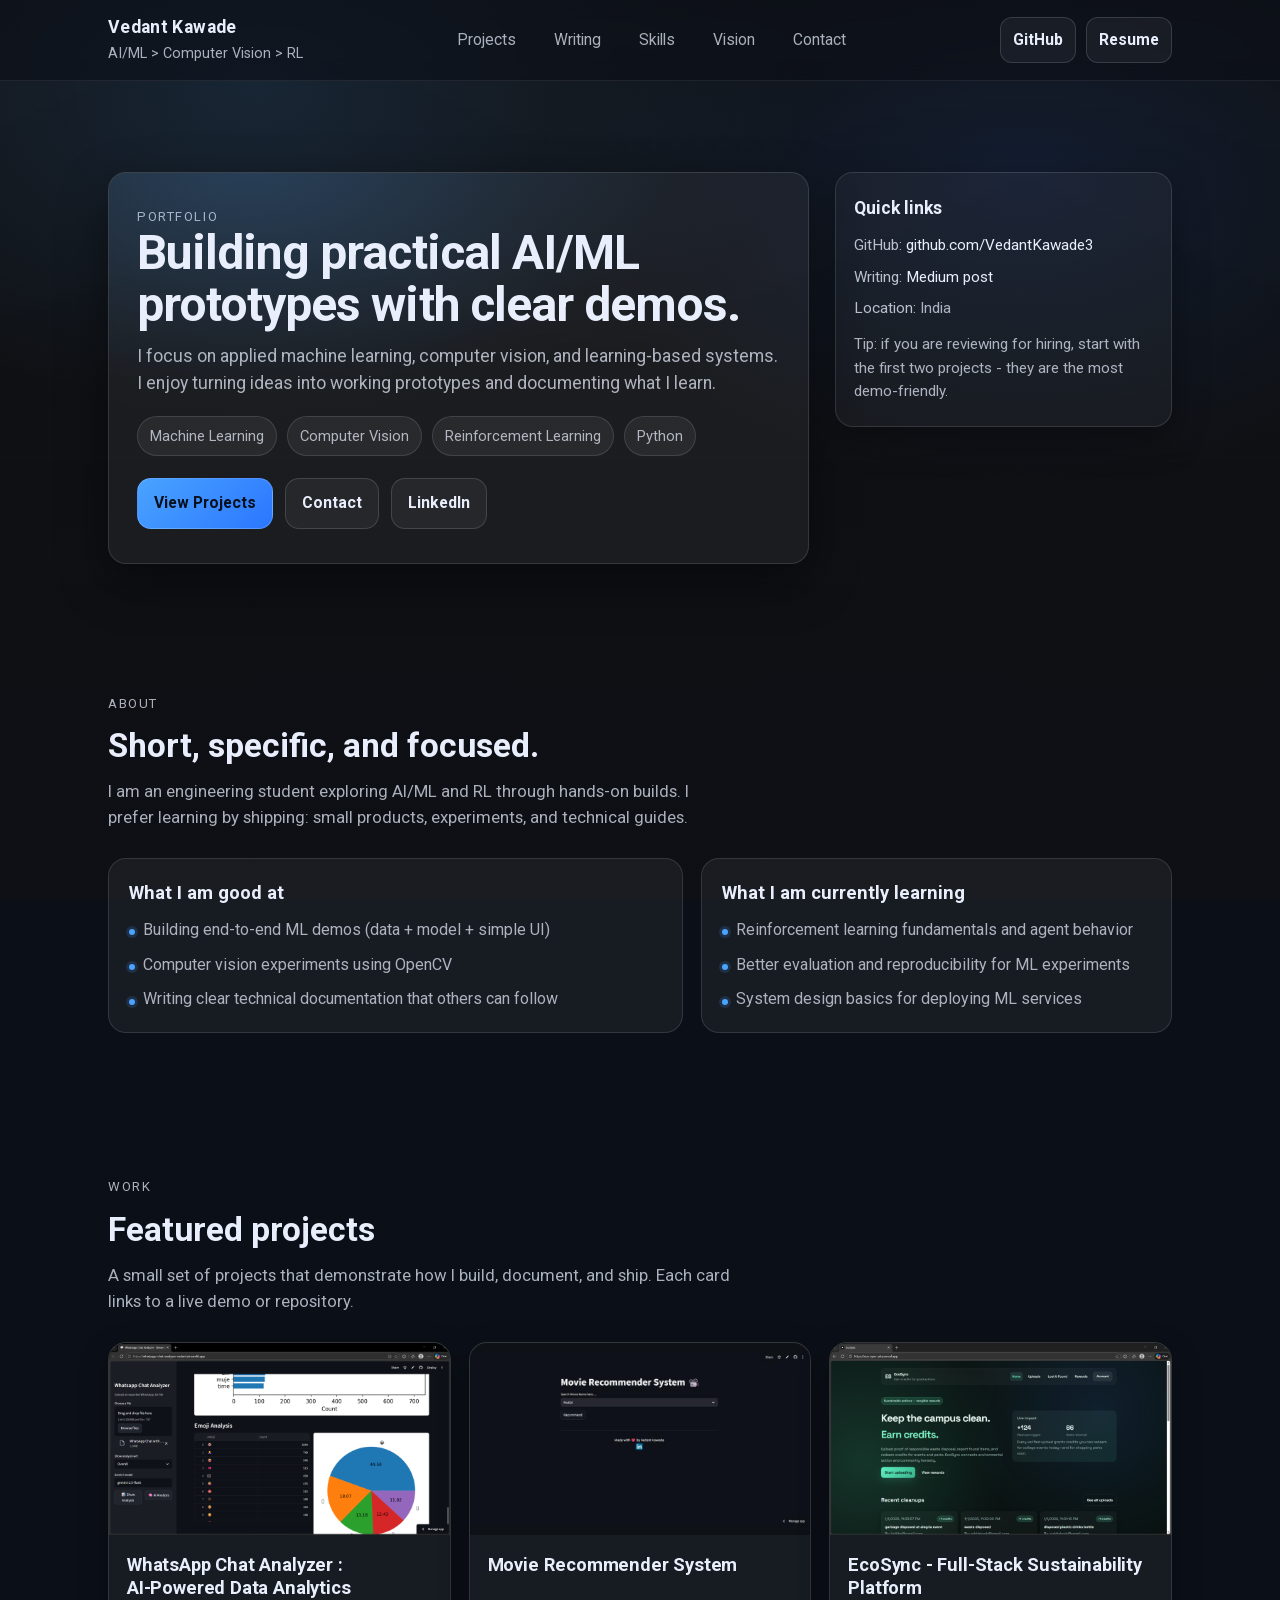
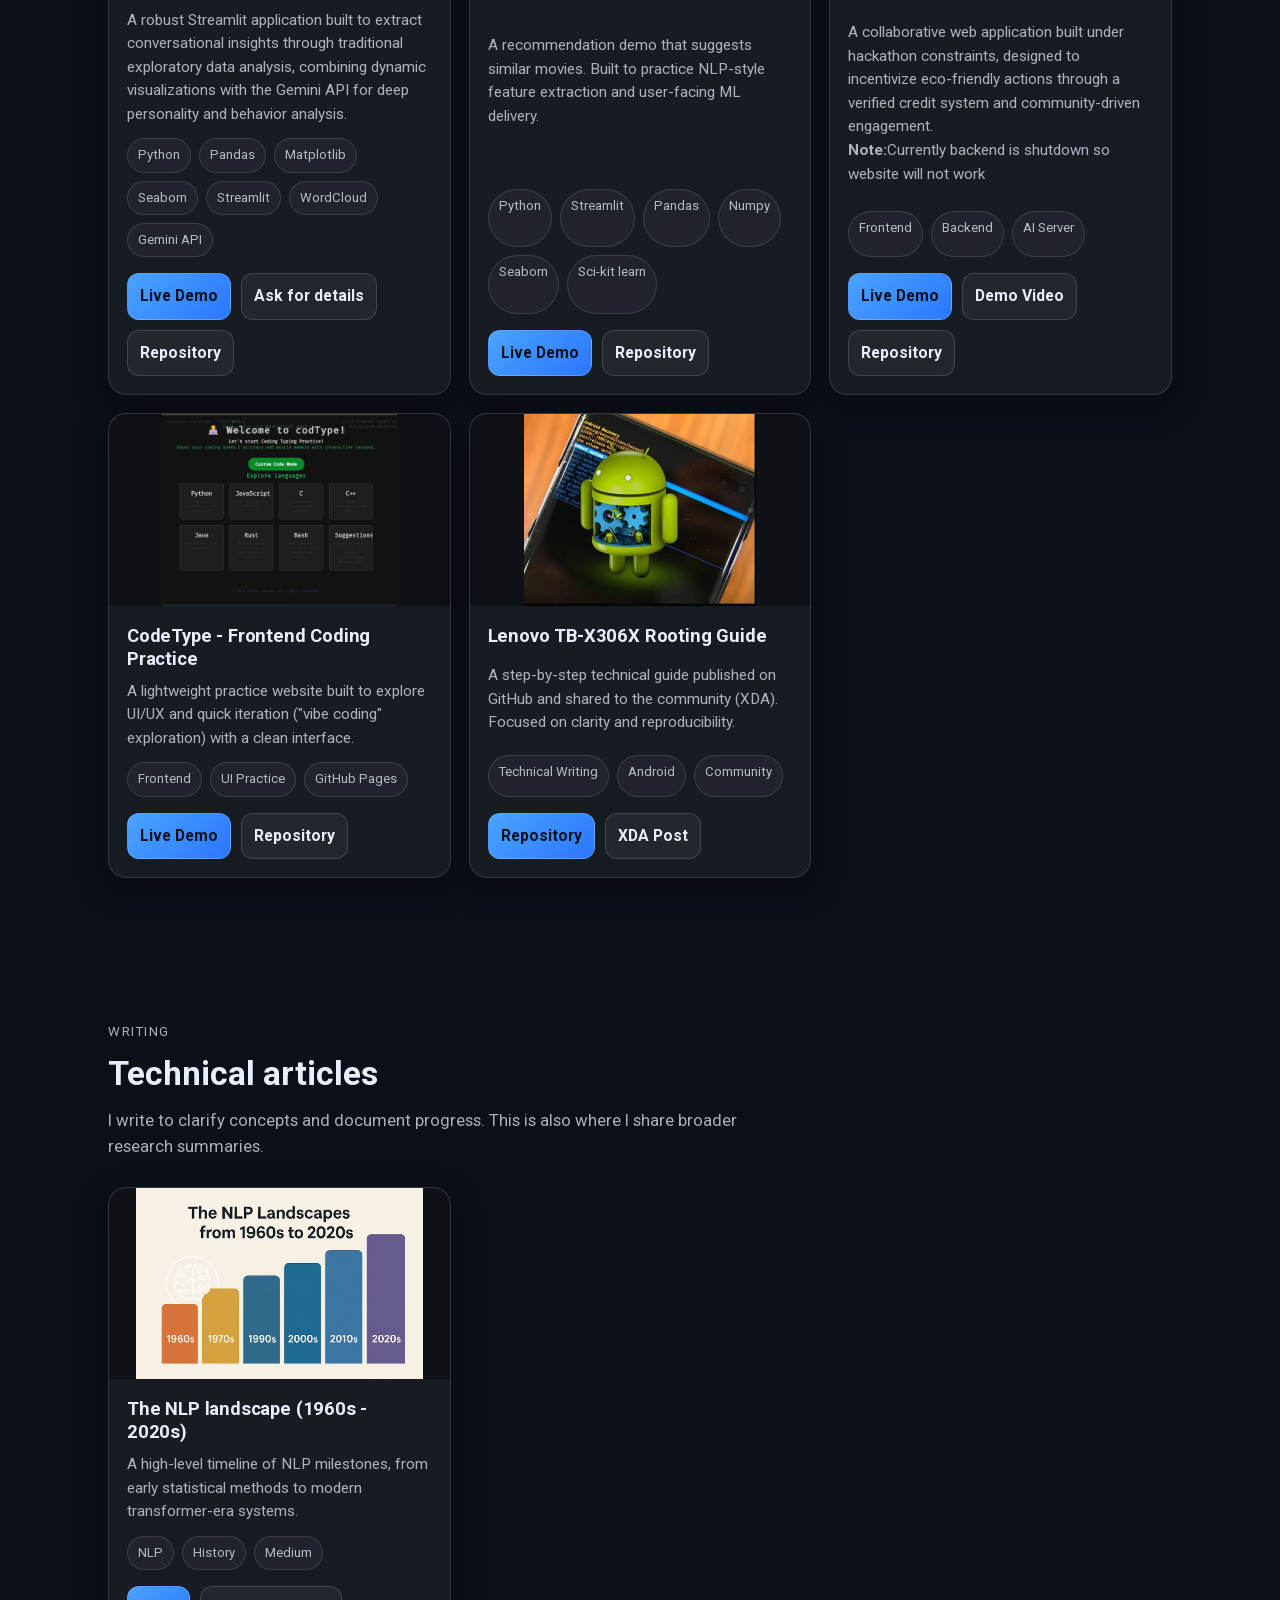
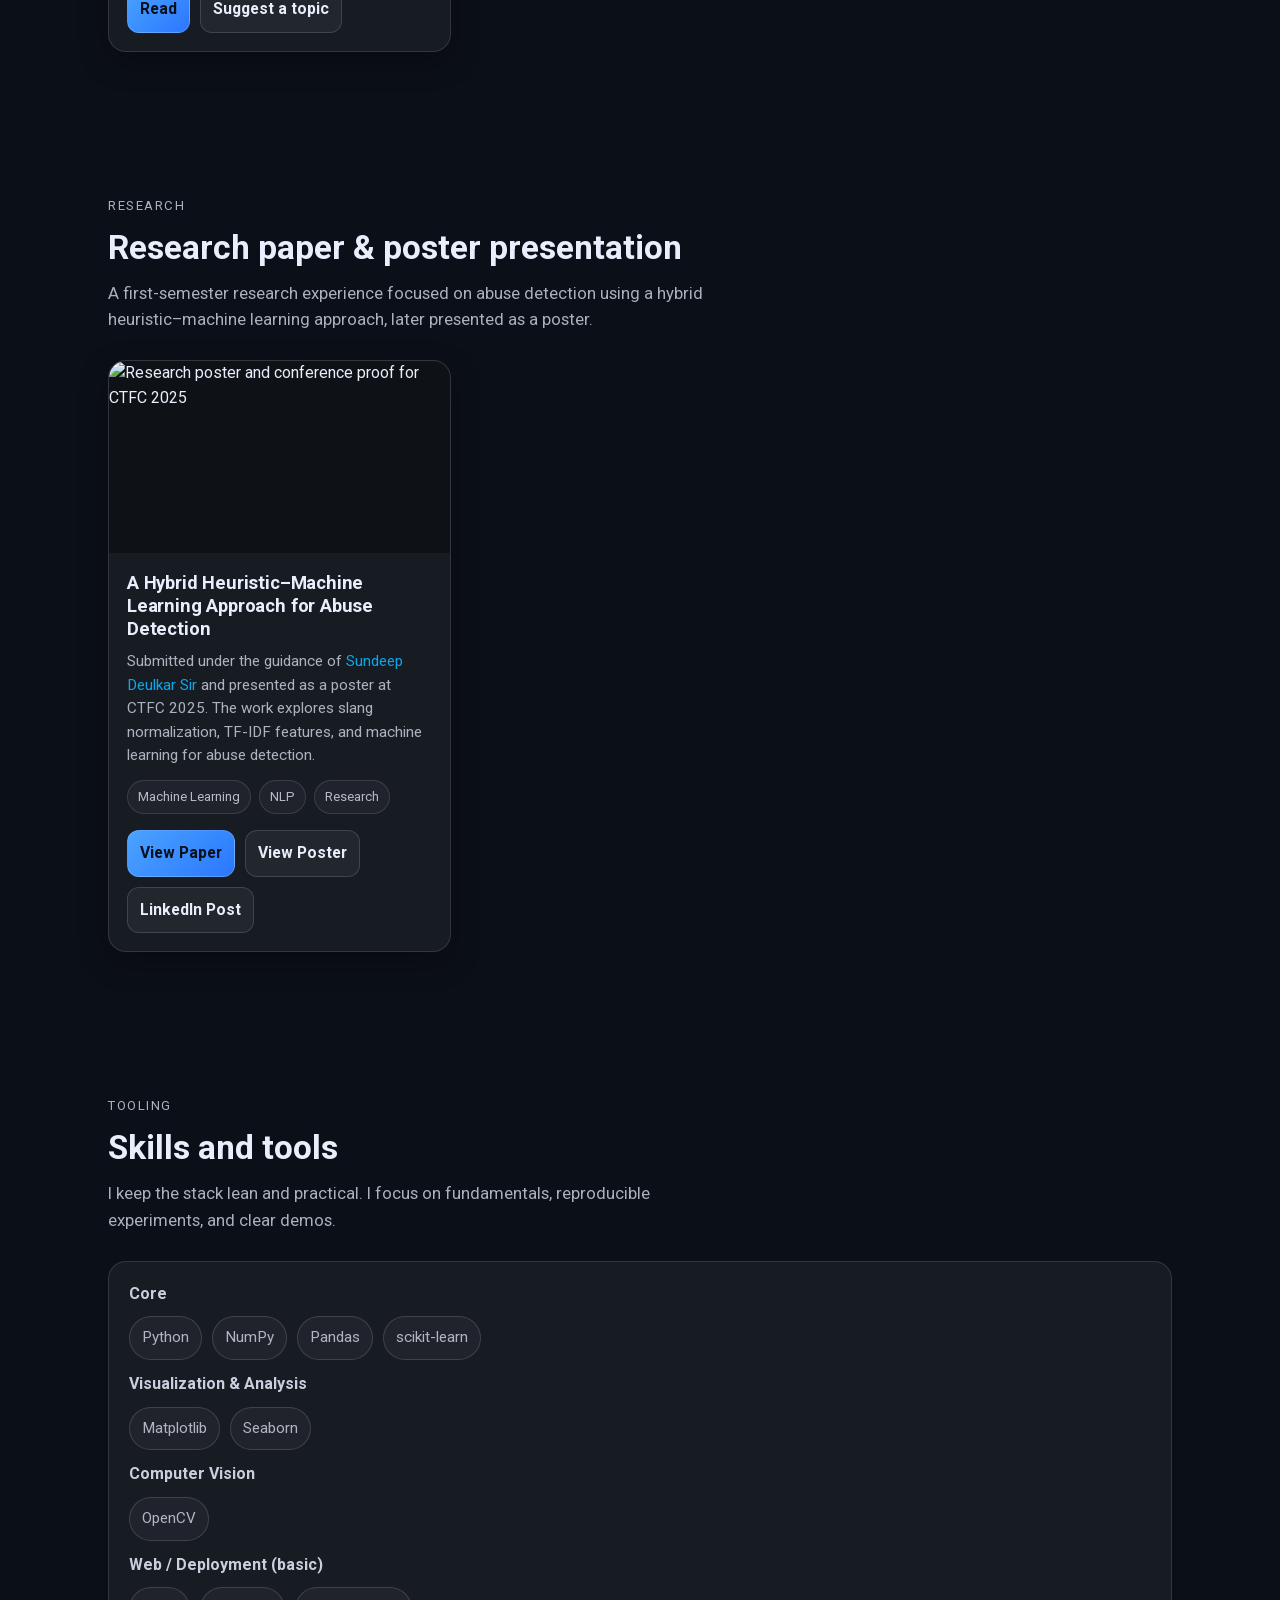
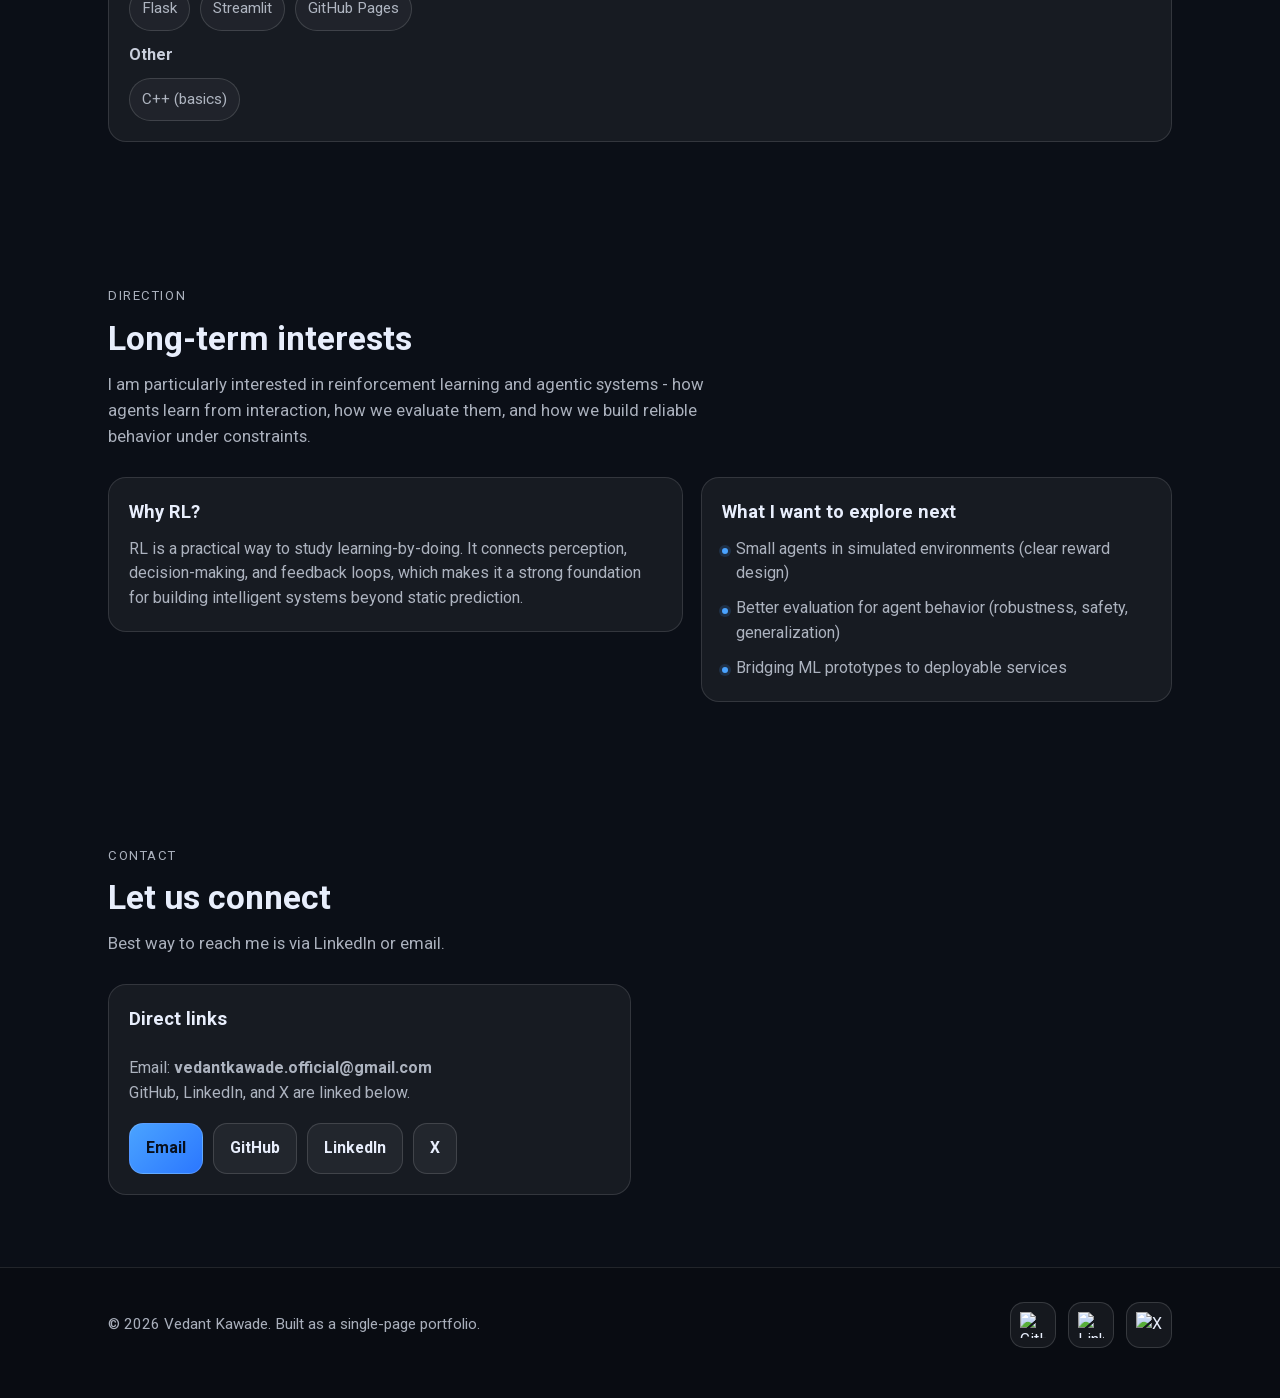
==== commit e8cd9d7a: "Research work added" ====
--- a/index.html
+++ b/index.html
@@ -1 +1 @@
-<!DOCTYPE html><!--HmhSii28G6hvgYQ406GUy--><html lang="en"><head><meta charSet="utf-8"/><meta name="viewport" content="width=device-width, initial-scale=1"/><link rel="preload" href="/_next/static/media/ce62453a442c7f35-s.p.124b2306.woff2" as="font" crossorigin="" type="font/woff2"/><link rel="preload" as="image" href="images/Whatsapp-chat-analyser.png"/><link rel="preload" as="image" href="images/movie-recommender-system.jpeg"/><link rel="preload" as="image" href="images/EcoSync.png"/><link rel="preload" as="image" href="images/codeType.png"/><link rel="preload" as="image" href="images/project2.jpg"/><link rel="preload" as="image" href="images/nlp.jpg"/><link rel="preload" as="image" href="https://user-images.githubusercontent.com/74038190/212257468-1e9a91f1-b626-4baa-b15d-5c385dfa7ed2.gif"/><link rel="preload" as="image" href="https://user-images.githubusercontent.com/74038190/235294012-0a55e343-37ad-4b0f-924f-c8431d9d2483.gif"/><link rel="preload" as="image" href="https://github.com/Anmol-Baranwal/Cool-GIFs-For-GitHub/assets/74038190/cc4fe88c-7f7a-41d8-b449-34b7a178c1c6"/><link rel="stylesheet" href="/_next/static/chunks/5aed4bbb9b1edcaa.css" data-precedence="next"/><link rel="preload" as="script" fetchPriority="low" href="/_next/static/chunks/6df817a1a2c85de2.js"/><script src="/_next/static/chunks/249261e921aeebba.js" async=""></script><script src="/_next/static/chunks/c8a3e5ecd9b5416d.js" async=""></script><script src="/_next/static/chunks/turbopack-dd7b5285d53c0232.js" async=""></script><script src="/_next/static/chunks/4fd93823156e59e8.js" async=""></script><script src="/_next/static/chunks/d8132ee96a711143.js" async=""></script><link rel="preload" href="https://cdnjs.cloudflare.com/ajax/libs/aos/2.3.4/aos.css" as="style"/><link rel="preload" href="https://cdnjs.cloudflare.com/ajax/libs/three.js/r128/three.min.js" as="script"/><link rel="preload" href="https://cdnjs.cloudflare.com/ajax/libs/aos/2.3.4/aos.js" as="script"/><meta name="next-size-adjust" content=""/><link rel="icon" href="images/favicon.png"/><title>Vedant Kawade - AI/ML Projects</title><meta name="description" content="Portfolio of Vedant Kawade: AI/ML projects, computer vision prototypes, and technical writing."/><meta property="og:title" content="Vedant Kawade - AI/ML Projects"/><meta property="og:description" content="AI/ML projects, computer vision prototypes, and technical writing."/><meta property="og:type" content="website"/><meta name="twitter:card" content="summary"/><meta name="twitter:title" content="Vedant Kawade - AI/ML Projects"/><meta name="twitter:description" content="AI/ML projects, computer vision prototypes, and technical writing."/><link rel="stylesheet" href="https://cdnjs.cloudflare.com/ajax/libs/aos/2.3.4/aos.css"/><script src="/_next/static/chunks/a6dad97d9634a72d.js" noModule=""></script></head><body class="roboto_8527ad35-module__5Wmriq__variable"><div hidden=""><!--$--><!--/$--></div><canvas id="neural-canvas" aria-hidden="true"></canvas><div class="bg-overlay" aria-hidden="true"></div><header><div class="container"><nav class="nav" aria-label="Primary navigation"><a class="brand" href="#top"><strong>Vedant Kawade</strong><span>AI/ML &gt; Computer Vision &gt; RL</span></a><ul class="nav-links" id="navLinks"><li><a href="#projects">Projects</a></li><li><a href="#writing">Writing</a></li><li><a href="#skills">Skills</a></li><li><a href="#vision">Vision</a></li><li><a href="#contact">Contact</a></li></ul><div class="nav-cta"><a class="btn small" href="https://github.com/VedantKawade3/" target="_blank" rel="noreferrer">GitHub</a><a class="btn small" href="VedantKawade.pdf" target="_blank" rel="noreferrer">Resume</a><button class="icon-btn hamburger" id="navToggle" aria-controls="navLinks" aria-expanded="false" aria-label="Open menu" type="button">Menu</button></div></nav></div></header><main id="top"><section class="hero"><div class="container"><div class="hero-grid"><div class="hero-card" data-aos="fade-up"><div class="kicker">Portfolio</div><h1>Building practical AI/ML prototypes with clear demos.</h1><p>I focus on applied machine learning, computer vision, and learning-based systems. I enjoy turning ideas into working prototypes and documenting what I learn.</p><div class="hero-badges" aria-label="Areas of interest"><span class="chip">Machine Learning</span><span class="chip">Computer Vision</span><span class="chip">Reinforcement Learning</span><span class="chip">Python</span></div><div class="hero-actions"><a class="btn primary" href="#projects">View Projects</a><a class="btn" href="#contact">Contact</a><a class="btn" href="https://www.linkedin.com/in/vedant-kawade-09501b278/" target="_blank" rel="noreferrer">LinkedIn</a></div></div><aside class="side-card" data-aos="fade-up" data-aos-delay="100"><h3>Quick links</h3><div class="meta"><div><span style="color:rgba(232,238,252,0.78)">GitHub:</span> <a href="https://github.com/VedantKawade3/" target="_blank" rel="noreferrer">github.com/VedantKawade3</a></div><div><span style="color:rgba(232,238,252,0.78)">Writing:</span> <a href="#writing">Medium post</a></div><div><span style="color:rgba(232,238,252,0.78)">Location:</span> India</div></div><p>Tip: if you are reviewing for hiring, start with the first two projects - they are the most demo-friendly.</p></aside></div></div></section><section id="about" aria-label="About"><div class="container"><div class="section-head" data-aos="fade-up"><div class="kicker">About</div><h2>Short, specific, and focused.</h2><p class="lead">I am an engineering student exploring AI/ML and RL through hands-on builds. I prefer learning by shipping: small products, experiments, and technical guides.</p></div><div class="two-col"><div class="panel" data-aos="fade-up"><h3>What I am good at</h3><ul class="list"><li>Building end-to-end ML demos (data + model + simple UI)</li><li>Computer vision experiments using OpenCV</li><li>Writing clear technical documentation that others can follow</li></ul></div><div class="panel" data-aos="fade-up" data-aos-delay="100"><h3>What I am currently learning</h3><ul class="list"><li>Reinforcement learning fundamentals and agent behavior</li><li>Better evaluation and reproducibility for ML experiments</li><li>System design basics for deploying ML services</li></ul></div></div></div></section><section id="projects" aria-label="Projects"><div class="container"><div class="section-head" data-aos="fade-up"><div class="kicker">Work</div><h2>Featured projects</h2><p class="lead">A small set of projects that demonstrate how I build, document, and ship. Each card links to a live demo or repository.</p></div><div class="grid-3"><article class="card" data-aos="fade-up"><a href="https://whatsapp-chat-analyser-vedant.streamlit.app/" target="_blank" rel="noreferrer" aria-label="Open app demo"><img class="card-media" src="images/Whatsapp-chat-analyser.png" alt="Screenshot of WhatsApp Chat Analyzer : AI-Powered Data Analytics"/></a><div class="card-body"><h3 class="card-title">WhatsApp Chat Analyzer : <br/> AI-Powered Data Analytics</h3><p class="card-desc">A robust Streamlit application built to extract conversational insights through traditional exploratory data analysis, combining dynamic visualizations with the Gemini API for deep personality and behavior analysis.</p><div class="card-tags" aria-label="Tech tags"><span class="tag">Python</span><span class="tag">Pandas</span><span class="tag">Matplotlib</span><span class="tag">Seaborn</span><span class="tag">Streamlit</span><span class="tag">WordCloud</span><span class="tag">Gemini API</span></div></div><div class="card-actions"><a class="btn small primary" href="https://whatsapp-chat-analyser-vedant.streamlit.app/" target="_blank" rel="noreferrer">Live Demo</a><a class="btn small" href="#contact">Ask for details</a><a class="btn small" href="https://github.com/VedantKawade3/Whatsapp-chat-analyser" target="_blank">Repository</a></div></article><article class="card" data-aos="fade-up" data-aos-delay="80"><a href="https://vedant-kawade-movie-recommender-system.streamlit.app/" target="_blank" rel="noreferrer" aria-label="Open Movie Recommender demo"><img class="card-media" src="images/movie-recommender-system.jpeg" alt="Screenshot of Movie Recommender System app"/></a><div class="card-body"><h3 class="card-title">Movie Recommender System</h3><p class="card-desc">A recommendation demo that suggests similar movies. Built to practice NLP-style feature extraction and user-facing ML delivery.</p><div class="card-tags" aria-label="Tech tags"><span class="tag">Python</span><span class="tag">Streamlit</span><span class="tag">Pandas</span><span class="tag">Numpy</span><span class="tag">Seaborn</span><span class="tag">Sci-kit learn</span></div></div><div class="card-actions"><a class="btn small primary" href="https://vedant-kawade-movie-recommender-system.streamlit.app/" target="_blank" rel="noreferrer">Live Demo</a><a class="btn small" href="https://github.com/VedantKawade3/Movie-recommender-system" target="_blank">Repository</a></div></article><article class="card" data-aos="fade-up"><a href="https://eco-sync-zeta.vercel.app/" target="_blank" rel="noreferrer" aria-label="Open CodeType demo"><img class="card-media" src="images/EcoSync.png" alt="Screenshot of EcoSync - Full-Stack Sustainability Platform"/></a><div class="card-body"><h3 class="card-title">EcoSync - Full-Stack Sustainability Platform</h3><p class="card-desc">A collaborative web application built under hackathon constraints, designed to incentivize eco-friendly actions through a verified credit system and community-driven engagement.<br/><b>Note:</b>Currently backend is shutdown so website will not work</p><div class="card-tags" aria-label="Tech tags"><span class="tag">Frontend</span><span class="tag">Backend</span><span class="tag">AI Server</span></div></div><div class="card-actions"><a class="btn small primary" href="https://eco-sync-zeta.vercel.app/" target="_blank" rel="noreferrer">Live Demo</a><a class="btn small" href="https://youtu.be/HfLGP3NifjY?si=GocNLW47LzYC2J6Y" target="_blank">Demo Video</a><a class="btn small" href="https://github.com/VedantKawade3/EcoSync" target="_blank">Repository</a></div></article><article class="card" data-aos="fade-up"><a href="https://codetype.js.org/index.html" target="_blank" rel="noreferrer" aria-label="Open CodeType demo"><img class="card-media" src="images/codeType.png" alt="Screenshot of CodeType: a frontend coding practice website"/></a><div class="card-body"><h3 class="card-title">CodeType - Frontend Coding Practice</h3><p class="card-desc">A lightweight practice website built to explore UI/UX and quick iteration (&quot;vibe coding&quot; exploration) with a clean interface.</p><div class="card-tags" aria-label="Tech tags"><span class="tag">Frontend</span><span class="tag">UI Practice</span><span class="tag">GitHub Pages</span></div></div><div class="card-actions"><a class="btn small primary" href="https://codetype.js.org/index.html" target="_blank" rel="noreferrer">Live Demo</a><a class="btn small" href="https://github.com/VedantKawade3/codeType" target="_blank">Repository</a></div></article><article class="card" data-aos="fade-up" data-aos-delay="160"><a href="https://github.com/VedantKawade3/Rooting-of-lenovo_TB-X306X" target="_blank" rel="noreferrer" aria-label="Open Rooting guide repository"><img class="card-media" src="images/project2.jpg" alt="Thumbnail for Lenovo TB-X306X rooting guide"/></a><div class="card-body"><h3 class="card-title">Lenovo TB-X306X Rooting Guide</h3><p class="card-desc">A step-by-step technical guide published on GitHub and shared to the community (XDA). Focused on clarity and reproducibility.</p><div class="card-tags" aria-label="Tech tags"><span class="tag">Technical Writing</span><span class="tag">Android</span><span class="tag">Community</span></div></div><div class="card-actions"><a class="btn small primary" href="https://github.com/VedantKawade3/Rooting-of-lenovo_TB-X306X" target="_blank" rel="noreferrer">Repository</a><a class="btn small" href="https://xdaforums.com/t/root-tb-x306x.4263277/" target="_blank" rel="noreferrer">XDA Post</a></div></article></div></div></section><section id="writing" aria-label="Writing"><div class="container"><div class="section-head" data-aos="fade-up"><div class="kicker">Writing</div><h2>Technical articles</h2><p class="lead">I write to clarify concepts and document progress. This is also where I share broader research summaries.</p></div><div class="grid-3"><article class="card" data-aos="fade-up"><a href="https://medium.com/@vedantkawade.official/the-nlp-landscapes-from-1960s-to-2020s-5be65c30f883" target="_blank" rel="noreferrer" aria-label="Open Medium article"><img class="card-media" src="images/nlp.jpg" alt="Blog cover image related to NLP history"/></a><div class="card-body"><h3 class="card-title">The NLP landscape (1960s - 2020s)</h3><p class="card-desc">A high-level timeline of NLP milestones, from early statistical methods to modern transformer-era systems.</p><div class="card-tags"><span class="tag">NLP</span><span class="tag">History</span><span class="tag">Medium</span></div></div><div class="card-actions"><a class="btn small primary" href="https://medium.com/@vedantkawade.official/the-nlp-landscapes-from-1960s-to-2020s-5be65c30f883" target="_blank" rel="noreferrer">Read</a><a class="btn small" href="#contact">Suggest a topic</a></div></article></div></div></section><section id="skills" aria-label="Skills"><div class="container"><div class="section-head" data-aos="fade-up"><div class="kicker">Tooling</div><h2>Skills and tools</h2><p class="lead">I keep the stack lean and practical. I focus on fundamentals, reproducible experiments, and clear demos.</p></div><div class="panel skills-wrap" data-aos="fade-up"><div class="skill-group"><div class="skill-group-title">Core</div><div class="skills"><span class="skill">Python</span><span class="skill">NumPy</span><span class="skill">Pandas</span><span class="skill">scikit-learn</span></div></div><div class="skill-group"><div class="skill-group-title">Visualization &amp; Analysis</div><div class="skills"><span class="skill">Matplotlib</span><span class="skill">Seaborn</span></div></div><div class="skill-group"><div class="skill-group-title">Computer Vision</div><div class="skills"><span class="skill">OpenCV</span></div></div><div class="skill-group"><div class="skill-group-title">Web / Deployment (basic)</div><div class="skills"><span class="skill">Flask</span><span class="skill">Streamlit</span><span class="skill">GitHub Pages</span></div></div><div class="skill-group"><div class="skill-group-title">Other</div><div class="skills"><span class="skill">C++ (basics)</span></div></div></div></div></section><section id="vision" aria-label="Vision"><div class="container"><div class="section-head" data-aos="fade-up"><div class="kicker">Direction</div><h2>Long-term interests</h2><p class="lead">I am particularly interested in reinforcement learning and agentic systems - how agents learn from interaction, how we evaluate them, and how we build reliable behavior under constraints.</p></div><div class="two-col"><div class="panel" data-aos="fade-up"><h3>Why RL?</h3><p>RL is a practical way to study learning-by-doing. It connects perception, decision-making, and feedback loops, which makes it a strong foundation for building intelligent systems beyond static prediction.</p></div><div class="panel" data-aos="fade-up" data-aos-delay="80"><h3>What I want to explore next</h3><ul class="list"><li>Small agents in simulated environments (clear reward design)</li><li>Better evaluation for agent behavior (robustness, safety, generalization)</li><li>Bridging ML prototypes to deployable services</li></ul></div></div></div></section><section id="contact" aria-label="Contact"><div class="container"><div class="section-head" data-aos="fade-up"><div class="kicker">Contact</div><h2>Let us connect</h2><p class="lead">Best way to reach me is via LinkedIn or email.</p></div><div class="contact-grid"><div class="panel contact-item" data-aos="fade-up"><h3>Direct links</h3><p class="lead" style="font-size:1rem">Email: <strong>vedantkawade.official@gmail.com</strong><br/>GitHub, LinkedIn, and X are linked below.</p><div class="contact-actions"><a class="btn primary" href="mailto:vedantkawade.official@gmail.com?subject=Portfolio%20Inquiry" aria-label="Email Vedant">Email</a><a class="btn" href="https://github.com/VedantKawade3/" target="_blank" rel="noreferrer">GitHub</a><a class="btn" href="https://www.linkedin.com/in/vedant-kawade-09501b278/" target="_blank" rel="noreferrer">LinkedIn</a><a class="btn" href="https://x.com/Vedant_Kawade07" target="_blank" rel="noreferrer">X</a></div></div></div></div></section><footer data-aos="fade-up"><div class="container"><div class="footer-grid"><div class="footer-note">© <!-- -->2026<!-- --> Vedant Kawade. Built as a single-page portfolio.</div><div class="social" aria-label="Social links"><a href="https://github.com/VedantKawade3/" target="_blank" rel="noreferrer" aria-label="GitHub"><img src="https://user-images.githubusercontent.com/74038190/212257468-1e9a91f1-b626-4baa-b15d-5c385dfa7ed2.gif" alt="GitHub icon"/></a><a href="https://www.linkedin.com/in/vedantkawade3" target="_blank" rel="noreferrer" aria-label="LinkedIn"><img src="https://user-images.githubusercontent.com/74038190/235294012-0a55e343-37ad-4b0f-924f-c8431d9d2483.gif" alt="LinkedIn icon"/></a><a href="https://x.com/Vedant_Kawade07" target="_blank" rel="noreferrer" aria-label="X"><img src="https://github.com/Anmol-Baranwal/Cool-GIFs-For-GitHub/assets/74038190/cc4fe88c-7f7a-41d8-b449-34b7a178c1c6" alt="X icon"/></a></div></div></div></footer></main><!--$--><!--/$--><script src="/_next/static/chunks/6df817a1a2c85de2.js" id="_R_" async=""></script><script>(self.__next_f=self.__next_f||[]).push([0])</script><script>self.__next_f.push([1,"1:\"$Sreact.fragment\"\n2:I[39756,[\"/_next/static/chunks/4fd93823156e59e8.js\"],\"default\"]\n3:I[37457,[\"/_next/static/chunks/4fd93823156e59e8.js\"],\"default\"]\n4:I[47257,[\"/_next/static/chunks/4fd93823156e59e8.js\"],\"ClientPageRoot\"]\n5:I[81694,[\"/_next/static/chunks/d8132ee96a711143.js\"],\"default\"]\n8:I[97367,[\"/_next/static/chunks/4fd93823156e59e8.js\"],\"OutletBoundary\"]\n9:\"$Sreact.suspense\"\nb:I[97367,[\"/_next/static/chunks/4fd93823156e59e8.js\"],\"ViewportBoundary\"]\nd:I[97367,[\"/_next/static/chunks/4fd93823156e59e8.js\"],\"MetadataBoundary\"]\nf:I[68027,[\"/_next/static/chunks/4fd93823156e59e8.js\"],\"default\"]\n:HL[\"/_next/static/chunks/5aed4bbb9b1edcaa.css\",\"style\"]\n:HL[\"/_next/static/media/ce62453a442c7f35-s.p.124b2306.woff2\",\"font\",{\"crossOrigin\":\"\",\"type\":\"font/woff2\"}]\n:HL[\"https://cdnjs.cloudflare.com/ajax/libs/aos/2.3.4/aos.css\",\"style\"]\n"])</script><script>self.__next_f.push([1,"0:{\"P\":null,\"b\":\"HmhSii28G6hvgYQ406GUy\",\"c\":[\"\",\"\"],\"q\":\"\",\"i\":false,\"f\":[[[\"\",{\"children\":[\"__PAGE__\",{}]},\"$undefined\",\"$undefined\",true],[[\"$\",\"$1\",\"c\",{\"children\":[[[\"$\",\"link\",\"0\",{\"rel\":\"stylesheet\",\"href\":\"/_next/static/chunks/5aed4bbb9b1edcaa.css\",\"precedence\":\"next\",\"crossOrigin\":\"$undefined\",\"nonce\":\"$undefined\"}]],[\"$\",\"html\",null,{\"lang\":\"en\",\"children\":[[\"$\",\"head\",null,{\"children\":[[\"$\",\"link\",null,{\"rel\":\"icon\",\"href\":\"images/favicon.png\"}],[\"$\",\"link\",null,{\"rel\":\"stylesheet\",\"href\":\"https://cdnjs.cloudflare.com/ajax/libs/aos/2.3.4/aos.css\"}]]}],[\"$\",\"body\",null,{\"className\":\"roboto_8527ad35-module__5Wmriq__variable\",\"children\":[\"$\",\"$L2\",null,{\"parallelRouterKey\":\"children\",\"error\":\"$undefined\",\"errorStyles\":\"$undefined\",\"errorScripts\":\"$undefined\",\"template\":[\"$\",\"$L3\",null,{}],\"templateStyles\":\"$undefined\",\"templateScripts\":\"$undefined\",\"notFound\":[[[\"$\",\"title\",null,{\"children\":\"404: This page could not be found.\"}],[\"$\",\"div\",null,{\"style\":{\"fontFamily\":\"system-ui,\\\"Segoe UI\\\",Roboto,Helvetica,Arial,sans-serif,\\\"Apple Color Emoji\\\",\\\"Segoe UI Emoji\\\"\",\"height\":\"100vh\",\"textAlign\":\"center\",\"display\":\"flex\",\"flexDirection\":\"column\",\"alignItems\":\"center\",\"justifyContent\":\"center\"},\"children\":[\"$\",\"div\",null,{\"children\":[[\"$\",\"style\",null,{\"dangerouslySetInnerHTML\":{\"__html\":\"body{color:#000;background:#fff;margin:0}.next-error-h1{border-right:1px solid rgba(0,0,0,.3)}@media (prefers-color-scheme:dark){body{color:#fff;background:#000}.next-error-h1{border-right:1px solid rgba(255,255,255,.3)}}\"}}],[\"$\",\"h1\",null,{\"className\":\"next-error-h1\",\"style\":{\"display\":\"inline-block\",\"margin\":\"0 20px 0 0\",\"padding\":\"0 23px 0 0\",\"fontSize\":24,\"fontWeight\":500,\"verticalAlign\":\"top\",\"lineHeight\":\"49px\"},\"children\":404}],[\"$\",\"div\",null,{\"style\":{\"display\":\"inline-block\"},\"children\":[\"$\",\"h2\",null,{\"style\":{\"fontSize\":14,\"fontWeight\":400,\"lineHeight\":\"49px\",\"margin\":0},\"children\":\"This page could not be found.\"}]}]]}]}]],[]],\"forbidden\":\"$undefined\",\"unauthorized\":\"$undefined\"}]}]]}]]}],{\"children\":[[\"$\",\"$1\",\"c\",{\"children\":[[\"$\",\"$L4\",null,{\"Component\":\"$5\",\"serverProvidedParams\":{\"searchParams\":{},\"params\":{},\"promises\":[\"$@6\",\"$@7\"]}}],[[\"$\",\"script\",\"script-0\",{\"src\":\"/_next/static/chunks/d8132ee96a711143.js\",\"async\":true,\"nonce\":\"$undefined\"}]],[\"$\",\"$L8\",null,{\"children\":[\"$\",\"$9\",null,{\"name\":\"Next.MetadataOutlet\",\"children\":\"$@a\"}]}]]}],{},null,false,false]},null,false,false],[\"$\",\"$1\",\"h\",{\"children\":[null,[\"$\",\"$Lb\",null,{\"children\":\"$Lc\"}],[\"$\",\"div\",null,{\"hidden\":true,\"children\":[\"$\",\"$Ld\",null,{\"children\":[\"$\",\"$9\",null,{\"name\":\"Next.Metadata\",\"children\":\"$Le\"}]}]}],[\"$\",\"meta\",null,{\"name\":\"next-size-adjust\",\"content\":\"\"}]]}],false]],\"m\":\"$undefined\",\"G\":[\"$f\",[]],\"S\":true}\n"])</script><script>self.__next_f.push([1,"6:{}\n7:\"$0:f:0:1:1:children:0:props:children:0:props:serverProvidedParams:params\"\n"])</script><script>self.__next_f.push([1,"c:[[\"$\",\"meta\",\"0\",{\"charSet\":\"utf-8\"}],[\"$\",\"meta\",\"1\",{\"name\":\"viewport\",\"content\":\"width=device-width, initial-scale=1\"}]]\n"])</script><script>self.__next_f.push([1,"a:null\ne:[[\"$\",\"title\",\"0\",{\"children\":\"Vedant Kawade - AI/ML Projects\"}],[\"$\",\"meta\",\"1\",{\"name\":\"description\",\"content\":\"Portfolio of Vedant Kawade: AI/ML projects, computer vision prototypes, and technical writing.\"}],[\"$\",\"meta\",\"2\",{\"property\":\"og:title\",\"content\":\"Vedant Kawade - AI/ML Projects\"}],[\"$\",\"meta\",\"3\",{\"property\":\"og:description\",\"content\":\"AI/ML projects, computer vision prototypes, and technical writing.\"}],[\"$\",\"meta\",\"4\",{\"property\":\"og:type\",\"content\":\"website\"}],[\"$\",\"meta\",\"5\",{\"name\":\"twitter:card\",\"content\":\"summary\"}],[\"$\",\"meta\",\"6\",{\"name\":\"twitter:title\",\"content\":\"Vedant Kawade - AI/ML Projects\"}],[\"$\",\"meta\",\"7\",{\"name\":\"twitter:description\",\"content\":\"AI/ML projects, computer vision prototypes, and technical writing.\"}]]\n"])</script></body></html>+<!DOCTYPE html><!--lkQq6Pfi3EqiBh7QFBxCv--><html lang="en"><head><meta charSet="utf-8"/><meta name="viewport" content="width=device-width, initial-scale=1"/><link rel="preload" href="/_next/static/media/ce62453a442c7f35-s.p.124b2306.woff2" as="font" crossorigin="" type="font/woff2"/><link rel="preload" as="image" href="images/Whatsapp-chat-analyser.png"/><link rel="preload" as="image" href="images/movie-recommender-system.jpeg"/><link rel="preload" as="image" href="images/EcoSync.png"/><link rel="preload" as="image" href="images/codeType.png"/><link rel="preload" as="image" href="images/project2.jpg"/><link rel="preload" as="image" href="images/nlp.jpg"/><link rel="preload" as="image" href="/images/research/ctfc-poster.jpg"/><link rel="preload" as="image" href="https://user-images.githubusercontent.com/74038190/212257468-1e9a91f1-b626-4baa-b15d-5c385dfa7ed2.gif"/><link rel="preload" as="image" href="https://user-images.githubusercontent.com/74038190/235294012-0a55e343-37ad-4b0f-924f-c8431d9d2483.gif"/><link rel="preload" as="image" href="https://github.com/Anmol-Baranwal/Cool-GIFs-For-GitHub/assets/74038190/cc4fe88c-7f7a-41d8-b449-34b7a178c1c6"/><link rel="stylesheet" href="/_next/static/chunks/5aed4bbb9b1edcaa.css" data-precedence="next"/><link rel="preload" as="script" fetchPriority="low" href="/_next/static/chunks/6df817a1a2c85de2.js"/><script src="/_next/static/chunks/249261e921aeebba.js" async=""></script><script src="/_next/static/chunks/c8a3e5ecd9b5416d.js" async=""></script><script src="/_next/static/chunks/turbopack-dd7b5285d53c0232.js" async=""></script><script src="/_next/static/chunks/4fd93823156e59e8.js" async=""></script><script src="/_next/static/chunks/fae4425203ca0006.js" async=""></script><link rel="preload" href="https://cdnjs.cloudflare.com/ajax/libs/aos/2.3.4/aos.css" as="style"/><link rel="preload" href="https://cdnjs.cloudflare.com/ajax/libs/three.js/r128/three.min.js" as="script"/><link rel="preload" href="https://cdnjs.cloudflare.com/ajax/libs/aos/2.3.4/aos.js" as="script"/><meta name="next-size-adjust" content=""/><link rel="icon" href="images/favicon.png"/><title>Vedant Kawade - AI/ML Projects</title><meta name="description" content="Portfolio of Vedant Kawade: AI/ML projects, computer vision prototypes, and technical writing."/><meta property="og:title" content="Vedant Kawade - AI/ML Projects"/><meta property="og:description" content="AI/ML projects, computer vision prototypes, and technical writing."/><meta property="og:type" content="website"/><meta name="twitter:card" content="summary"/><meta name="twitter:title" content="Vedant Kawade - AI/ML Projects"/><meta name="twitter:description" content="AI/ML projects, computer vision prototypes, and technical writing."/><link rel="stylesheet" href="https://cdnjs.cloudflare.com/ajax/libs/aos/2.3.4/aos.css"/><script src="/_next/static/chunks/a6dad97d9634a72d.js" noModule=""></script></head><body class="roboto_8527ad35-module__5Wmriq__variable"><div hidden=""><!--$--><!--/$--></div><canvas id="neural-canvas" aria-hidden="true"></canvas><div class="bg-overlay" aria-hidden="true"></div><header><div class="container"><nav class="nav" aria-label="Primary navigation"><a class="brand" href="#top"><strong>Vedant Kawade</strong><span>AI/ML &gt; Computer Vision &gt; RL</span></a><ul class="nav-links" id="navLinks"><li><a href="#projects">Projects</a></li><li><a href="#writing">Writing</a></li><li><a href="#skills">Skills</a></li><li><a href="#vision">Vision</a></li><li><a href="#contact">Contact</a></li></ul><div class="nav-cta"><a class="btn small" href="https://github.com/VedantKawade3/" target="_blank" rel="noreferrer">GitHub</a><a class="btn small" href="/VedantKawade.pdf" target="_blank" rel="noreferrer">Resume</a><button class="icon-btn hamburger" id="navToggle" aria-controls="navLinks" aria-expanded="false" aria-label="Open menu" type="button">Menu</button></div></nav></div></header><main id="top"><section class="hero"><div class="container"><div class="hero-grid"><div class="hero-card" data-aos="fade-up"><div class="kicker">Portfolio</div><h1>Building practical AI/ML prototypes with clear demos.</h1><p>I focus on applied machine learning, computer vision, and learning-based systems. I enjoy turning ideas into working prototypes and documenting what I learn.</p><div class="hero-badges" aria-label="Areas of interest"><span class="chip">Machine Learning</span><span class="chip">Computer Vision</span><span class="chip">Reinforcement Learning</span><span class="chip">Python</span></div><div class="hero-actions"><a class="btn primary" href="#projects">View Projects</a><a class="btn" href="#contact">Contact</a><a class="btn" href="https://www.linkedin.com/in/vedant-kawade-09501b278/" target="_blank" rel="noreferrer">LinkedIn</a></div></div><aside class="side-card" data-aos="fade-up" data-aos-delay="100"><h3>Quick links</h3><div class="meta"><div><span style="color:rgba(232,238,252,0.78)">GitHub:</span> <a href="https://github.com/VedantKawade3/" target="_blank" rel="noreferrer">github.com/VedantKawade3</a></div><div><span style="color:rgba(232,238,252,0.78)">Writing:</span> <a href="#writing">Medium post</a></div><div><span style="color:rgba(232,238,252,0.78)">Location:</span> India</div></div><p>Tip: if you are reviewing for hiring, start with the first two projects - they are the most demo-friendly.</p></aside></div></div></section><section id="about" aria-label="About"><div class="container"><div class="section-head" data-aos="fade-up"><div class="kicker">About</div><h2>Short, specific, and focused.</h2><p class="lead">I am an engineering student exploring AI/ML and RL through hands-on builds. I prefer learning by shipping: small products, experiments, and technical guides.</p></div><div class="two-col"><div class="panel" data-aos="fade-up"><h3>What I am good at</h3><ul class="list"><li>Building end-to-end ML demos (data + model + simple UI)</li><li>Computer vision experiments using OpenCV</li><li>Writing clear technical documentation that others can follow</li></ul></div><div class="panel" data-aos="fade-up" data-aos-delay="100"><h3>What I am currently learning</h3><ul class="list"><li>Reinforcement learning fundamentals and agent behavior</li><li>Better evaluation and reproducibility for ML experiments</li><li>System design basics for deploying ML services</li></ul></div></div></div></section><section id="projects" aria-label="Projects"><div class="container"><div class="section-head" data-aos="fade-up"><div class="kicker">Work</div><h2>Featured projects</h2><p class="lead">A small set of projects that demonstrate how I build, document, and ship. Each card links to a live demo or repository.</p></div><div class="grid-3"><article class="card" data-aos="fade-up"><a href="https://whatsapp-chat-analyser-vedant.streamlit.app/" target="_blank" rel="noreferrer" aria-label="Open app demo"><img class="card-media" src="images/Whatsapp-chat-analyser.png" alt="Screenshot of WhatsApp Chat Analyzer : AI-Powered Data Analytics"/></a><div class="card-body"><h3 class="card-title">WhatsApp Chat Analyzer : <br/> AI-Powered Data Analytics</h3><p class="card-desc">A robust Streamlit application built to extract conversational insights through traditional exploratory data analysis, combining dynamic visualizations with the Gemini API for deep personality and behavior analysis.</p><div class="card-tags" aria-label="Tech tags"><span class="tag">Python</span><span class="tag">Pandas</span><span class="tag">Matplotlib</span><span class="tag">Seaborn</span><span class="tag">Streamlit</span><span class="tag">WordCloud</span><span class="tag">Gemini API</span></div></div><div class="card-actions"><a class="btn small primary" href="https://whatsapp-chat-analyser-vedant.streamlit.app/" target="_blank" rel="noreferrer">Live Demo</a><a class="btn small" href="#contact">Ask for details</a><a class="btn small" href="https://github.com/VedantKawade3/Whatsapp-chat-analyser" target="_blank">Repository</a></div></article><article class="card" data-aos="fade-up" data-aos-delay="80"><a href="https://vedant-kawade-movie-recommender-system.streamlit.app/" target="_blank" rel="noreferrer" aria-label="Open Movie Recommender demo"><img class="card-media" src="images/movie-recommender-system.jpeg" alt="Screenshot of Movie Recommender System app"/></a><div class="card-body"><h3 class="card-title">Movie Recommender System</h3><p class="card-desc">A recommendation demo that suggests similar movies. Built to practice NLP-style feature extraction and user-facing ML delivery.</p><div class="card-tags" aria-label="Tech tags"><span class="tag">Python</span><span class="tag">Streamlit</span><span class="tag">Pandas</span><span class="tag">Numpy</span><span class="tag">Seaborn</span><span class="tag">Sci-kit learn</span></div></div><div class="card-actions"><a class="btn small primary" href="https://vedant-kawade-movie-recommender-system.streamlit.app/" target="_blank" rel="noreferrer">Live Demo</a><a class="btn small" href="https://github.com/VedantKawade3/Movie-recommender-system" target="_blank">Repository</a></div></article><article class="card" data-aos="fade-up"><a href="https://eco-sync-zeta.vercel.app/" target="_blank" rel="noreferrer" aria-label="Open CodeType demo"><img class="card-media" src="images/EcoSync.png" alt="Screenshot of EcoSync - Full-Stack Sustainability Platform"/></a><div class="card-body"><h3 class="card-title">EcoSync - Full-Stack Sustainability Platform</h3><p class="card-desc">A collaborative web application built under hackathon constraints, designed to incentivize eco-friendly actions through a verified credit system and community-driven engagement.<br/><b>Note:</b>Currently backend is shutdown so website will not work</p><div class="card-tags" aria-label="Tech tags"><span class="tag">Frontend</span><span class="tag">Backend</span><span class="tag">AI Server</span></div></div><div class="card-actions"><a class="btn small primary" href="https://eco-sync-zeta.vercel.app/" target="_blank" rel="noreferrer">Live Demo</a><a class="btn small" href="https://youtu.be/HfLGP3NifjY?si=GocNLW47LzYC2J6Y" target="_blank">Demo Video</a><a class="btn small" href="https://github.com/VedantKawade3/EcoSync" target="_blank">Repository</a></div></article><article class="card" data-aos="fade-up"><a href="https://codetype.js.org/index.html" target="_blank" rel="noreferrer" aria-label="Open CodeType demo"><img class="card-media" src="images/codeType.png" alt="Screenshot of CodeType: a frontend coding practice website"/></a><div class="card-body"><h3 class="card-title">CodeType - Frontend Coding Practice</h3><p class="card-desc">A lightweight practice website built to explore UI/UX and quick iteration (&quot;vibe coding&quot; exploration) with a clean interface.</p><div class="card-tags" aria-label="Tech tags"><span class="tag">Frontend</span><span class="tag">UI Practice</span><span class="tag">GitHub Pages</span></div></div><div class="card-actions"><a class="btn small primary" href="https://codetype.js.org/index.html" target="_blank" rel="noreferrer">Live Demo</a><a class="btn small" href="https://github.com/VedantKawade3/codeType" target="_blank">Repository</a></div></article><article class="card" data-aos="fade-up" data-aos-delay="160"><a href="https://github.com/VedantKawade3/Rooting-of-lenovo_TB-X306X" target="_blank" rel="noreferrer" aria-label="Open Rooting guide repository"><img class="card-media" src="images/project2.jpg" alt="Thumbnail for Lenovo TB-X306X rooting guide"/></a><div class="card-body"><h3 class="card-title">Lenovo TB-X306X Rooting Guide</h3><p class="card-desc">A step-by-step technical guide published on GitHub and shared to the community (XDA). Focused on clarity and reproducibility.</p><div class="card-tags" aria-label="Tech tags"><span class="tag">Technical Writing</span><span class="tag">Android</span><span class="tag">Community</span></div></div><div class="card-actions"><a class="btn small primary" href="https://github.com/VedantKawade3/Rooting-of-lenovo_TB-X306X" target="_blank" rel="noreferrer">Repository</a><a class="btn small" href="https://xdaforums.com/t/root-tb-x306x.4263277/" target="_blank" rel="noreferrer">XDA Post</a></div></article></div></div></section><section id="writing" aria-label="Writing"><div class="container"><div class="section-head" data-aos="fade-up"><div class="kicker">Writing</div><h2>Technical articles</h2><p class="lead">I write to clarify concepts and document progress. This is also where I share broader research summaries.</p></div><div class="grid-3"><article class="card" data-aos="fade-up"><a href="https://medium.com/@vedantkawade.official/the-nlp-landscapes-from-1960s-to-2020s-5be65c30f883" target="_blank" rel="noreferrer" aria-label="Open Medium article"><img class="card-media" src="images/nlp.jpg" alt="Blog cover image related to NLP history"/></a><div class="card-body"><h3 class="card-title">The NLP landscape (1960s - 2020s)</h3><p class="card-desc">A high-level timeline of NLP milestones, from early statistical methods to modern transformer-era systems.</p><div class="card-tags"><span class="tag">NLP</span><span class="tag">History</span><span class="tag">Medium</span></div></div><div class="card-actions"><a class="btn small primary" href="https://medium.com/@vedantkawade.official/the-nlp-landscapes-from-1960s-to-2020s-5be65c30f883" target="_blank" rel="noreferrer">Read</a><a class="btn small" href="#contact">Suggest a topic</a></div></article></div></div></section><section id="research" aria-label="Research"><div class="container"><div class="section-head" data-aos="fade-up"><div class="kicker">Research</div><h2>Research paper &amp; poster presentation</h2><p class="lead">A first-semester research experience focused on abuse detection using a hybrid heuristic–machine learning approach, later presented as a poster.</p></div><div class="grid-3"><article class="card" data-aos="fade-up"><a href="/images/Abstract Book.jpeg" target="_blank" rel="noreferrer" aria-label="Open research paper PDF"><img class="card-media" src="/images/research/ctfc-poster.jpg" alt="Research poster and conference proof for CTFC 2025"/></a><div class="card-body"><h3 class="card-title">A Hybrid Heuristic–Machine Learning Approach for Abuse Detection</h3><p class="card-desc">Submitted under the guidance of <a href="https://www.linkedin.com/in/dr-sundeep-deulkar-aa2a2521/" target="_blank" rel="noreferrer" style="color:#0ea5e9">Sundeep Deulkar Sir</a> and presented as a poster at CTFC 2025. The work explores slang normalization, TF-IDF features, and machine learning for abuse detection.</p><div class="card-tags"><span class="tag">Machine Learning</span><span class="tag">NLP</span><span class="tag">Research</span></div></div><div class="card-actions"><a class="btn small primary" href="/images/CTFC2025_Paper_Vedant_Kawade.pdf" target="_blank" rel="noreferrer">View Paper</a><a class="btn small" href="/images/Poster.jpeg" target="_blank" rel="noreferrer">View Poster</a><a class="btn small" href="https://www.linkedin.com/posts/vedantkawade3_research-posterpresentation-ctfc2025-activity-7450542478836776960-HGqM" target="_blank" rel="noreferrer">LinkedIn Post</a></div></article></div></div></section><section id="skills" aria-label="Skills"><div class="container"><div class="section-head" data-aos="fade-up"><div class="kicker">Tooling</div><h2>Skills and tools</h2><p class="lead">I keep the stack lean and practical. I focus on fundamentals, reproducible experiments, and clear demos.</p></div><div class="panel skills-wrap" data-aos="fade-up"><div class="skill-group"><div class="skill-group-title">Core</div><div class="skills"><span class="skill">Python</span><span class="skill">NumPy</span><span class="skill">Pandas</span><span class="skill">scikit-learn</span></div></div><div class="skill-group"><div class="skill-group-title">Visualization &amp; Analysis</div><div class="skills"><span class="skill">Matplotlib</span><span class="skill">Seaborn</span></div></div><div class="skill-group"><div class="skill-group-title">Computer Vision</div><div class="skills"><span class="skill">OpenCV</span></div></div><div class="skill-group"><div class="skill-group-title">Web / Deployment (basic)</div><div class="skills"><span class="skill">Flask</span><span class="skill">Streamlit</span><span class="skill">GitHub Pages</span></div></div><div class="skill-group"><div class="skill-group-title">Other</div><div class="skills"><span class="skill">C++ (basics)</span></div></div></div></div></section><section id="vision" aria-label="Vision"><div class="container"><div class="section-head" data-aos="fade-up"><div class="kicker">Direction</div><h2>Long-term interests</h2><p class="lead">I am particularly interested in reinforcement learning and agentic systems - how agents learn from interaction, how we evaluate them, and how we build reliable behavior under constraints.</p></div><div class="two-col"><div class="panel" data-aos="fade-up"><h3>Why RL?</h3><p>RL is a practical way to study learning-by-doing. It connects perception, decision-making, and feedback loops, which makes it a strong foundation for building intelligent systems beyond static prediction.</p></div><div class="panel" data-aos="fade-up" data-aos-delay="80"><h3>What I want to explore next</h3><ul class="list"><li>Small agents in simulated environments (clear reward design)</li><li>Better evaluation for agent behavior (robustness, safety, generalization)</li><li>Bridging ML prototypes to deployable services</li></ul></div></div></div></section><section id="contact" aria-label="Contact"><div class="container"><div class="section-head" data-aos="fade-up"><div class="kicker">Contact</div><h2>Let us connect</h2><p class="lead">Best way to reach me is via LinkedIn or email.</p></div><div class="contact-grid"><div class="panel contact-item" data-aos="fade-up"><h3>Direct links</h3><p class="lead" style="font-size:1rem">Email: <strong>vedantkawade.official@gmail.com</strong><br/>GitHub, LinkedIn, and X are linked below.</p><div class="contact-actions"><a class="btn primary" href="mailto:vedantkawade.official@gmail.com?subject=Portfolio%20Inquiry" aria-label="Email Vedant">Email</a><a class="btn" href="https://github.com/VedantKawade3/" target="_blank" rel="noreferrer">GitHub</a><a class="btn" href="https://www.linkedin.com/in/vedant-kawade-09501b278/" target="_blank" rel="noreferrer">LinkedIn</a><a class="btn" href="https://x.com/Vedant_Kawade07" target="_blank" rel="noreferrer">X</a></div></div></div></div></section><footer data-aos="fade-up"><div class="container"><div class="footer-grid"><div class="footer-note">© <!-- -->2026<!-- --> Vedant Kawade. Built as a single-page portfolio.</div><div class="social" aria-label="Social links"><a href="https://github.com/VedantKawade3/" target="_blank" rel="noreferrer" aria-label="GitHub"><img src="https://user-images.githubusercontent.com/74038190/212257468-1e9a91f1-b626-4baa-b15d-5c385dfa7ed2.gif" alt="GitHub icon"/></a><a href="https://www.linkedin.com/in/vedantkawade3" target="_blank" rel="noreferrer" aria-label="LinkedIn"><img src="https://user-images.githubusercontent.com/74038190/235294012-0a55e343-37ad-4b0f-924f-c8431d9d2483.gif" alt="LinkedIn icon"/></a><a href="https://x.com/Vedant_Kawade07" target="_blank" rel="noreferrer" aria-label="X"><img src="https://github.com/Anmol-Baranwal/Cool-GIFs-For-GitHub/assets/74038190/cc4fe88c-7f7a-41d8-b449-34b7a178c1c6" alt="X icon"/></a></div></div></div></footer></main><!--$--><!--/$--><script src="/_next/static/chunks/6df817a1a2c85de2.js" id="_R_" async=""></script><script>(self.__next_f=self.__next_f||[]).push([0])</script><script>self.__next_f.push([1,"1:\"$Sreact.fragment\"\n2:I[39756,[\"/_next/static/chunks/4fd93823156e59e8.js\"],\"default\"]\n3:I[37457,[\"/_next/static/chunks/4fd93823156e59e8.js\"],\"default\"]\n4:I[47257,[\"/_next/static/chunks/4fd93823156e59e8.js\"],\"ClientPageRoot\"]\n5:I[81694,[\"/_next/static/chunks/fae4425203ca0006.js\"],\"default\"]\n8:I[97367,[\"/_next/static/chunks/4fd93823156e59e8.js\"],\"OutletBoundary\"]\n9:\"$Sreact.suspense\"\nb:I[97367,[\"/_next/static/chunks/4fd93823156e59e8.js\"],\"ViewportBoundary\"]\nd:I[97367,[\"/_next/static/chunks/4fd93823156e59e8.js\"],\"MetadataBoundary\"]\nf:I[68027,[\"/_next/static/chunks/4fd93823156e59e8.js\"],\"default\"]\n:HL[\"/_next/static/chunks/5aed4bbb9b1edcaa.css\",\"style\"]\n:HL[\"/_next/static/media/ce62453a442c7f35-s.p.124b2306.woff2\",\"font\",{\"crossOrigin\":\"\",\"type\":\"font/woff2\"}]\n:HL[\"https://cdnjs.cloudflare.com/ajax/libs/aos/2.3.4/aos.css\",\"style\"]\n"])</script><script>self.__next_f.push([1,"0:{\"P\":null,\"b\":\"lkQq6Pfi3EqiBh7QFBxCv\",\"c\":[\"\",\"\"],\"q\":\"\",\"i\":false,\"f\":[[[\"\",{\"children\":[\"__PAGE__\",{}]},\"$undefined\",\"$undefined\",true],[[\"$\",\"$1\",\"c\",{\"children\":[[[\"$\",\"link\",\"0\",{\"rel\":\"stylesheet\",\"href\":\"/_next/static/chunks/5aed4bbb9b1edcaa.css\",\"precedence\":\"next\",\"crossOrigin\":\"$undefined\",\"nonce\":\"$undefined\"}]],[\"$\",\"html\",null,{\"lang\":\"en\",\"children\":[[\"$\",\"head\",null,{\"children\":[[\"$\",\"link\",null,{\"rel\":\"icon\",\"href\":\"images/favicon.png\"}],[\"$\",\"link\",null,{\"rel\":\"stylesheet\",\"href\":\"https://cdnjs.cloudflare.com/ajax/libs/aos/2.3.4/aos.css\"}]]}],[\"$\",\"body\",null,{\"className\":\"roboto_8527ad35-module__5Wmriq__variable\",\"children\":[\"$\",\"$L2\",null,{\"parallelRouterKey\":\"children\",\"error\":\"$undefined\",\"errorStyles\":\"$undefined\",\"errorScripts\":\"$undefined\",\"template\":[\"$\",\"$L3\",null,{}],\"templateStyles\":\"$undefined\",\"templateScripts\":\"$undefined\",\"notFound\":[[[\"$\",\"title\",null,{\"children\":\"404: This page could not be found.\"}],[\"$\",\"div\",null,{\"style\":{\"fontFamily\":\"system-ui,\\\"Segoe UI\\\",Roboto,Helvetica,Arial,sans-serif,\\\"Apple Color Emoji\\\",\\\"Segoe UI Emoji\\\"\",\"height\":\"100vh\",\"textAlign\":\"center\",\"display\":\"flex\",\"flexDirection\":\"column\",\"alignItems\":\"center\",\"justifyContent\":\"center\"},\"children\":[\"$\",\"div\",null,{\"children\":[[\"$\",\"style\",null,{\"dangerouslySetInnerHTML\":{\"__html\":\"body{color:#000;background:#fff;margin:0}.next-error-h1{border-right:1px solid rgba(0,0,0,.3)}@media (prefers-color-scheme:dark){body{color:#fff;background:#000}.next-error-h1{border-right:1px solid rgba(255,255,255,.3)}}\"}}],[\"$\",\"h1\",null,{\"className\":\"next-error-h1\",\"style\":{\"display\":\"inline-block\",\"margin\":\"0 20px 0 0\",\"padding\":\"0 23px 0 0\",\"fontSize\":24,\"fontWeight\":500,\"verticalAlign\":\"top\",\"lineHeight\":\"49px\"},\"children\":404}],[\"$\",\"div\",null,{\"style\":{\"display\":\"inline-block\"},\"children\":[\"$\",\"h2\",null,{\"style\":{\"fontSize\":14,\"fontWeight\":400,\"lineHeight\":\"49px\",\"margin\":0},\"children\":\"This page could not be found.\"}]}]]}]}]],[]],\"forbidden\":\"$undefined\",\"unauthorized\":\"$undefined\"}]}]]}]]}],{\"children\":[[\"$\",\"$1\",\"c\",{\"children\":[[\"$\",\"$L4\",null,{\"Component\":\"$5\",\"serverProvidedParams\":{\"searchParams\":{},\"params\":{},\"promises\":[\"$@6\",\"$@7\"]}}],[[\"$\",\"script\",\"script-0\",{\"src\":\"/_next/static/chunks/fae4425203ca0006.js\",\"async\":true,\"nonce\":\"$undefined\"}]],[\"$\",\"$L8\",null,{\"children\":[\"$\",\"$9\",null,{\"name\":\"Next.MetadataOutlet\",\"children\":\"$@a\"}]}]]}],{},null,false,false]},null,false,false],[\"$\",\"$1\",\"h\",{\"children\":[null,[\"$\",\"$Lb\",null,{\"children\":\"$Lc\"}],[\"$\",\"div\",null,{\"hidden\":true,\"children\":[\"$\",\"$Ld\",null,{\"children\":[\"$\",\"$9\",null,{\"name\":\"Next.Metadata\",\"children\":\"$Le\"}]}]}],[\"$\",\"meta\",null,{\"name\":\"next-size-adjust\",\"content\":\"\"}]]}],false]],\"m\":\"$undefined\",\"G\":[\"$f\",[]],\"S\":true}\n"])</script><script>self.__next_f.push([1,"6:{}\n7:\"$0:f:0:1:1:children:0:props:children:0:props:serverProvidedParams:params\"\n"])</script><script>self.__next_f.push([1,"c:[[\"$\",\"meta\",\"0\",{\"charSet\":\"utf-8\"}],[\"$\",\"meta\",\"1\",{\"name\":\"viewport\",\"content\":\"width=device-width, initial-scale=1\"}]]\n"])</script><script>self.__next_f.push([1,"a:null\ne:[[\"$\",\"title\",\"0\",{\"children\":\"Vedant Kawade - AI/ML Projects\"}],[\"$\",\"meta\",\"1\",{\"name\":\"description\",\"content\":\"Portfolio of Vedant Kawade: AI/ML projects, computer vision prototypes, and technical writing.\"}],[\"$\",\"meta\",\"2\",{\"property\":\"og:title\",\"content\":\"Vedant Kawade - AI/ML Projects\"}],[\"$\",\"meta\",\"3\",{\"property\":\"og:description\",\"content\":\"AI/ML projects, computer vision prototypes, and technical writing.\"}],[\"$\",\"meta\",\"4\",{\"property\":\"og:type\",\"content\":\"website\"}],[\"$\",\"meta\",\"5\",{\"name\":\"twitter:card\",\"content\":\"summary\"}],[\"$\",\"meta\",\"6\",{\"name\":\"twitter:title\",\"content\":\"Vedant Kawade - AI/ML Projects\"}],[\"$\",\"meta\",\"7\",{\"name\":\"twitter:description\",\"content\":\"AI/ML projects, computer vision prototypes, and technical writing.\"}]]\n"])</script></body></html>
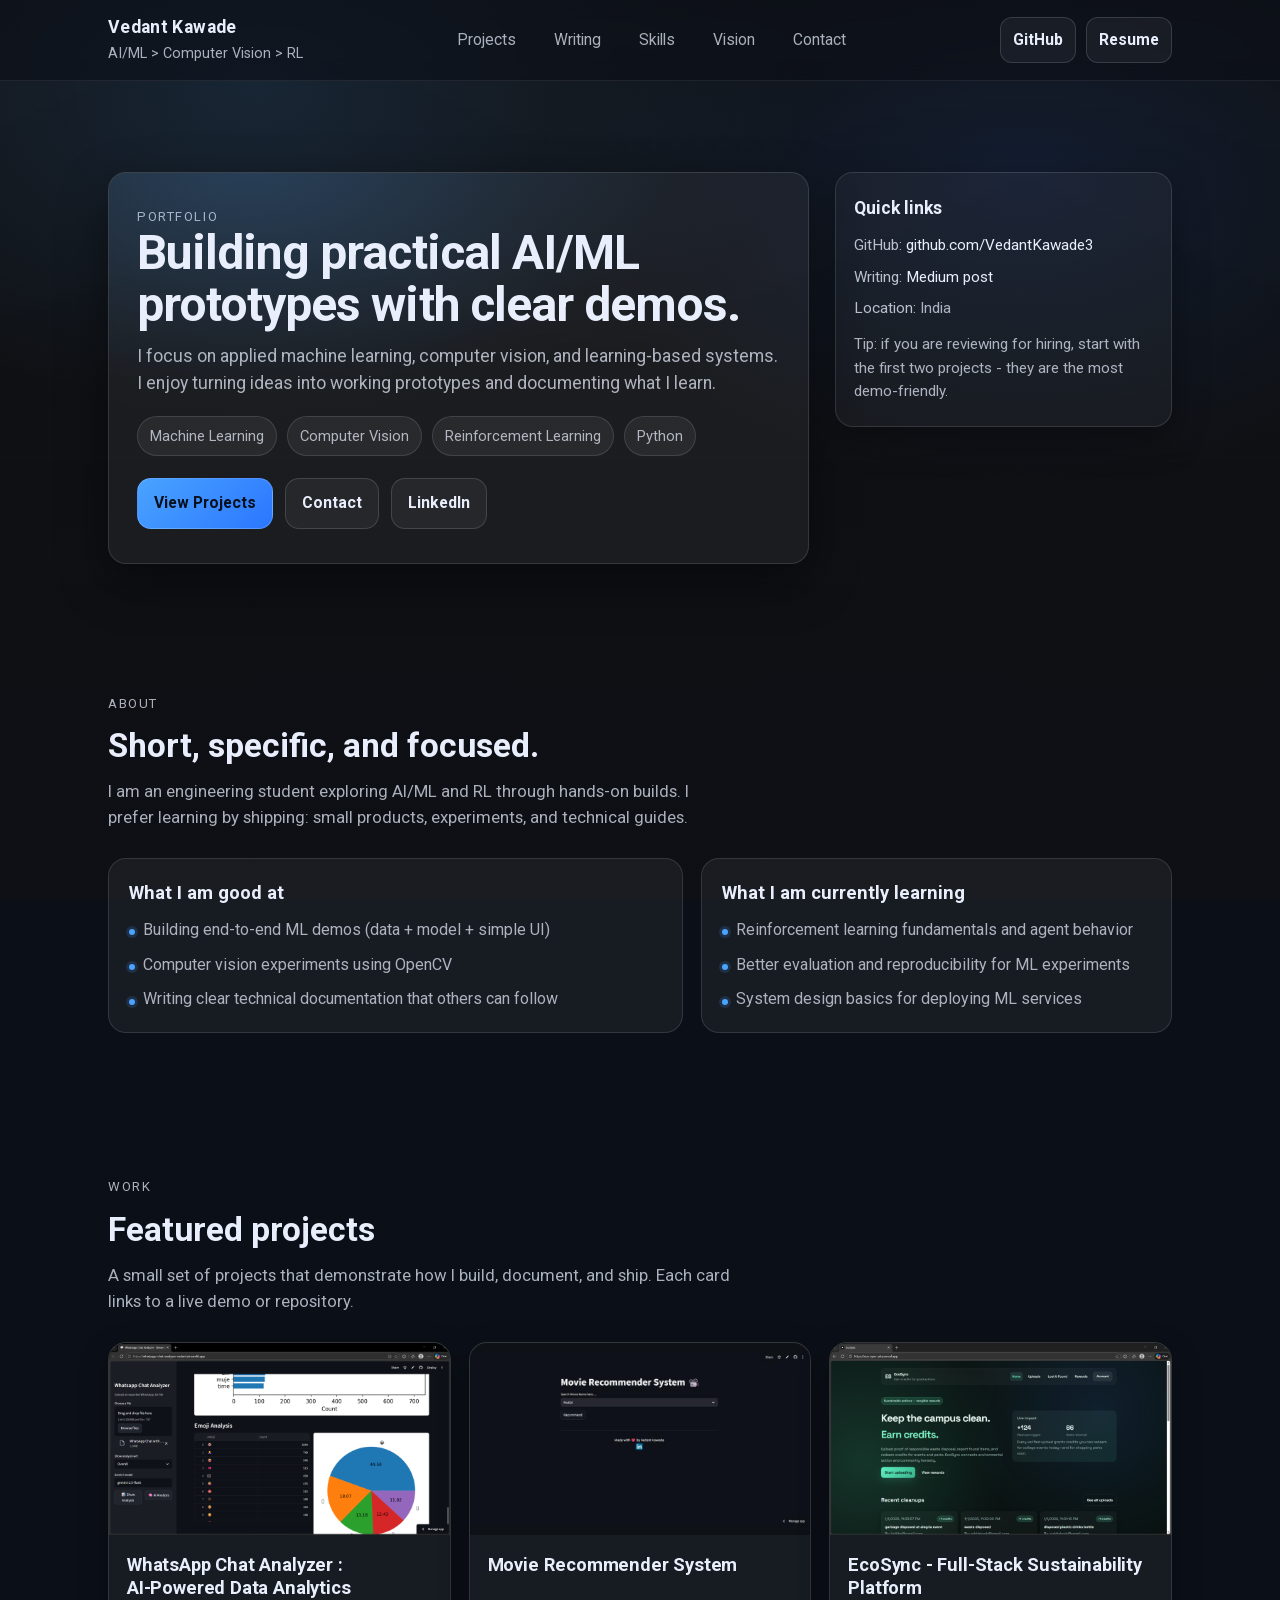
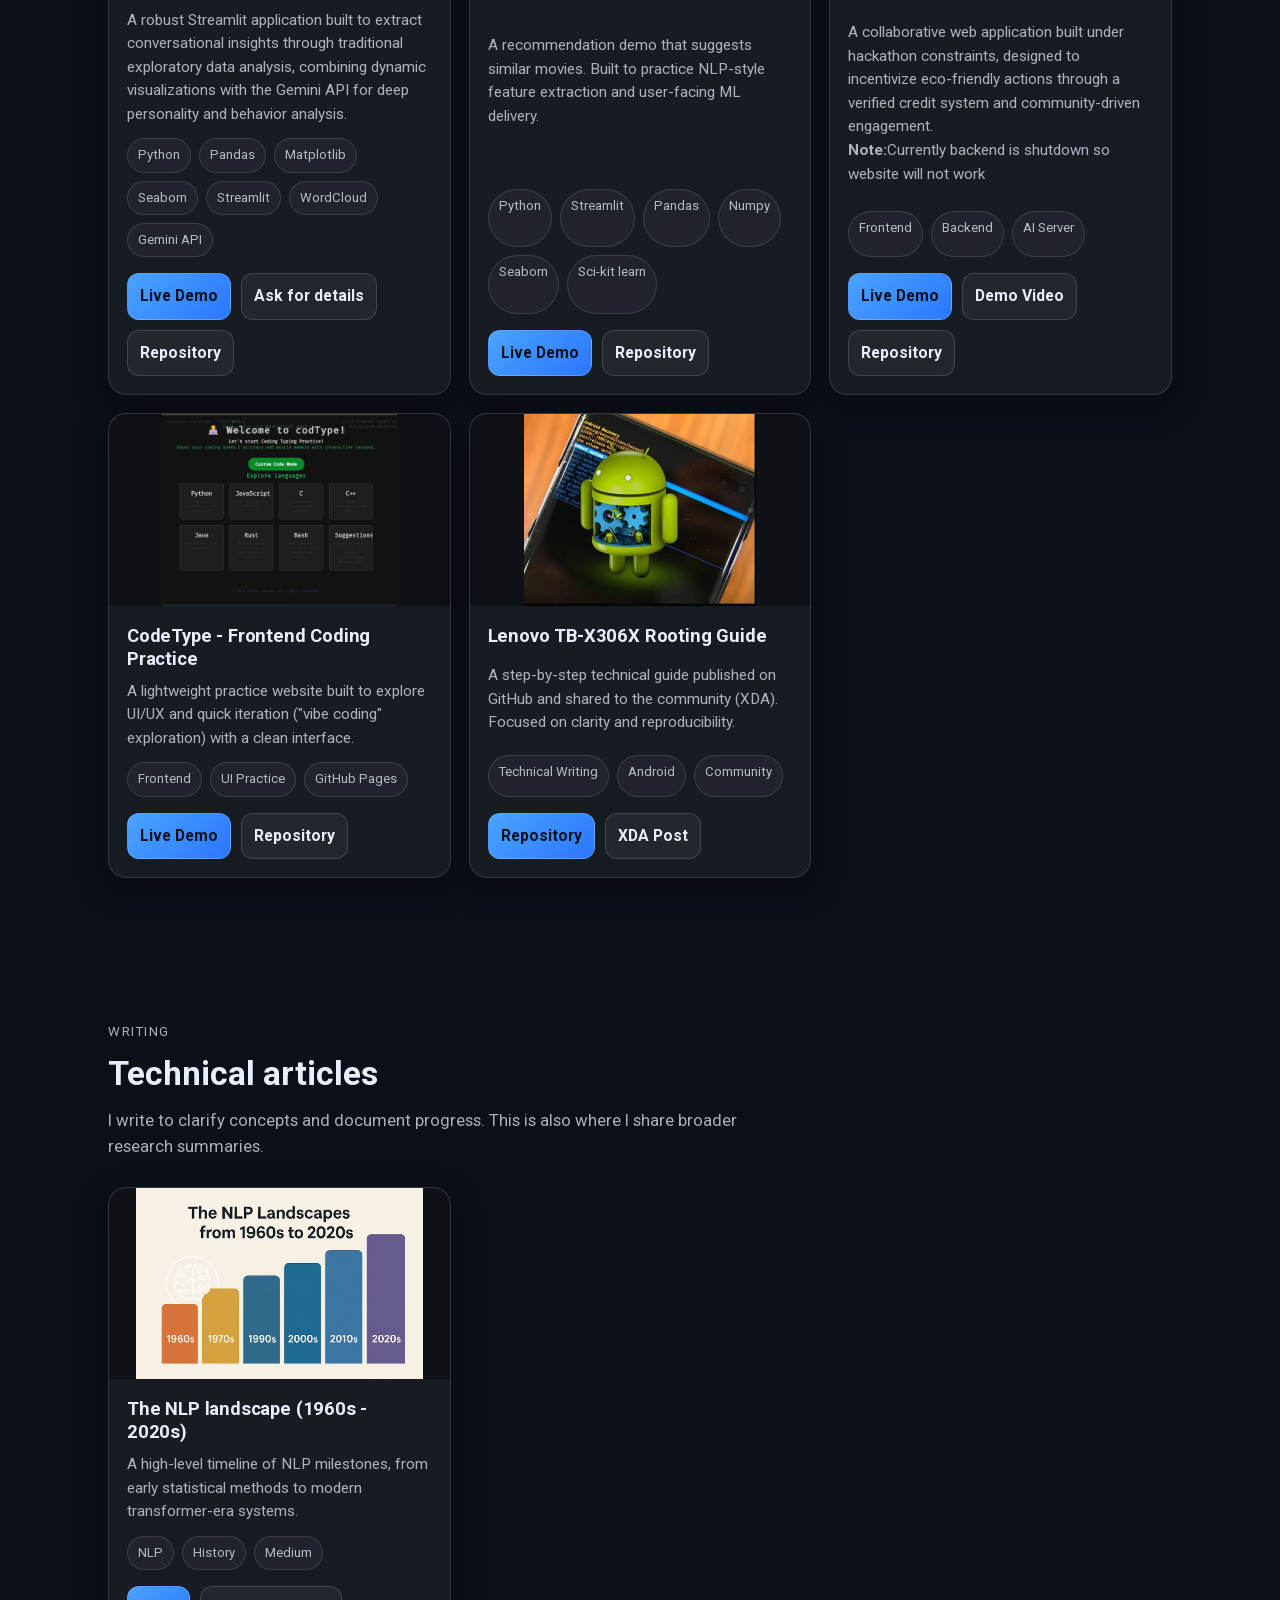
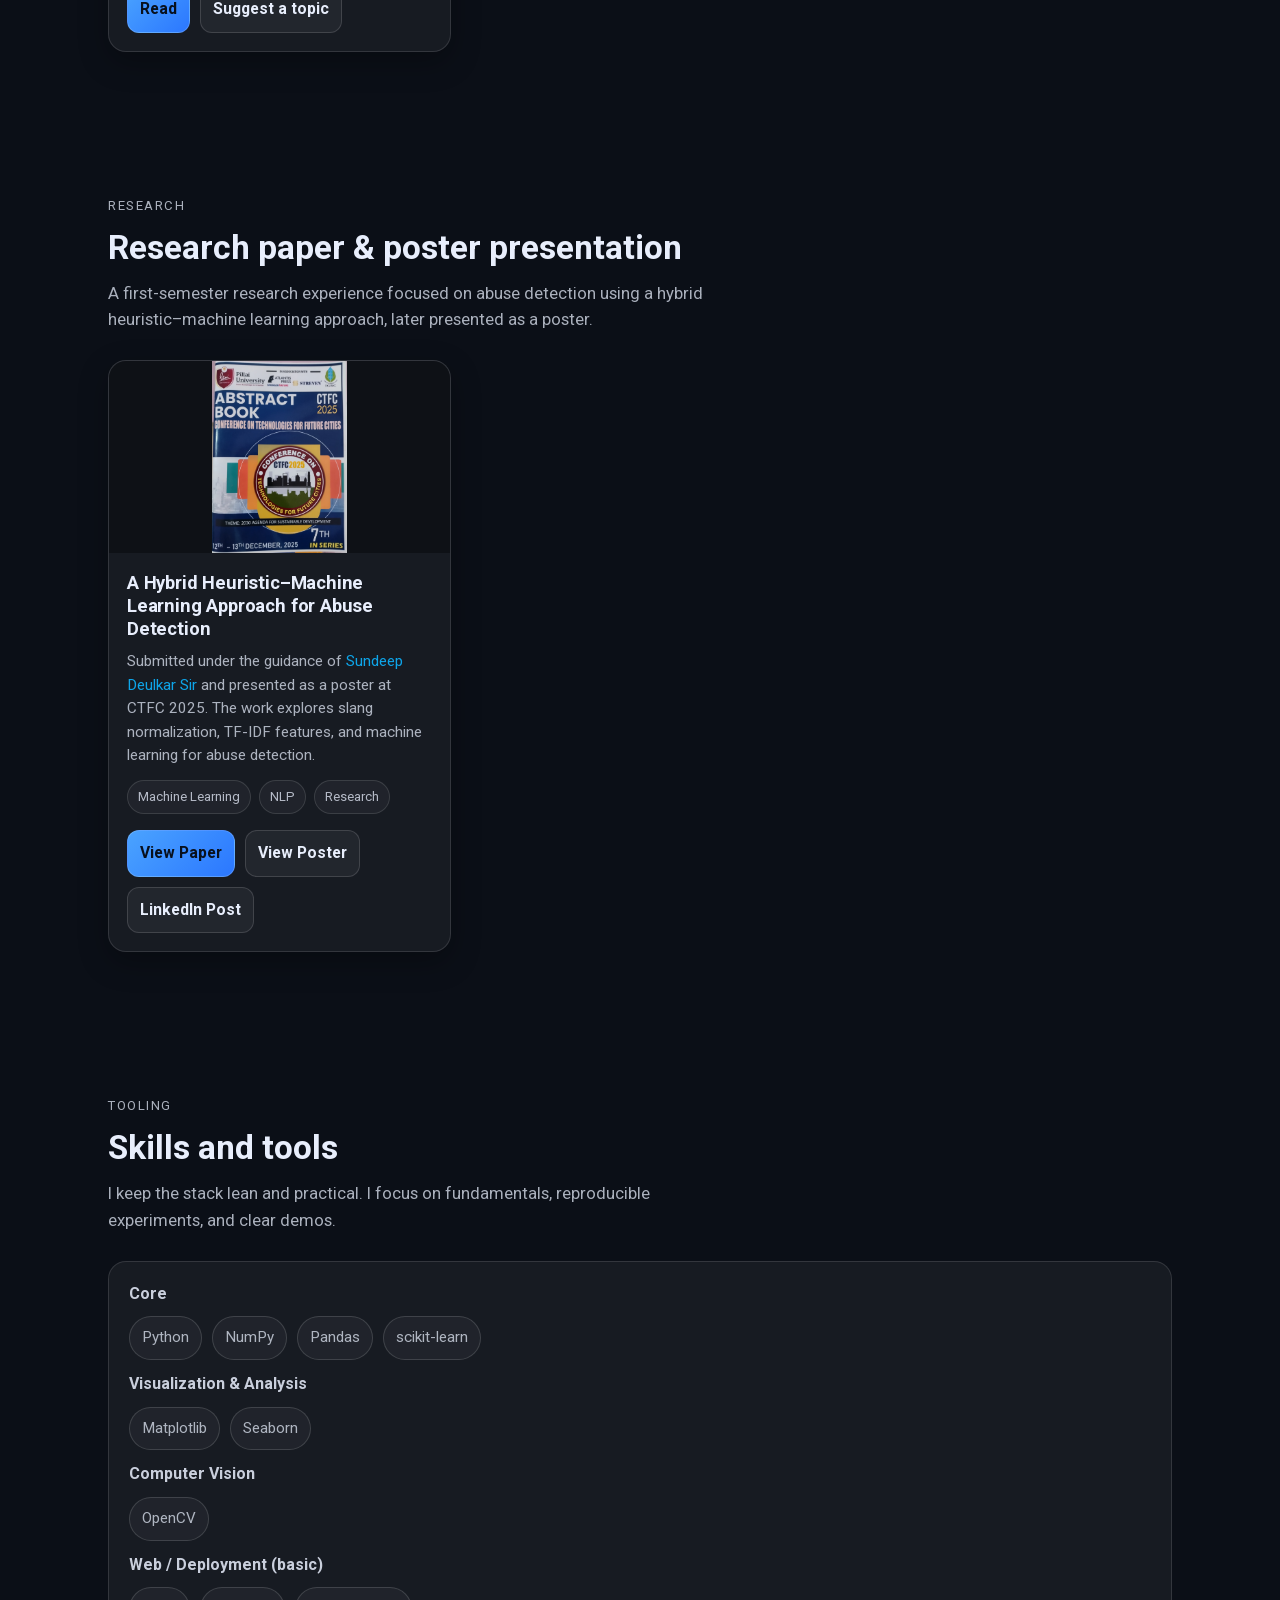
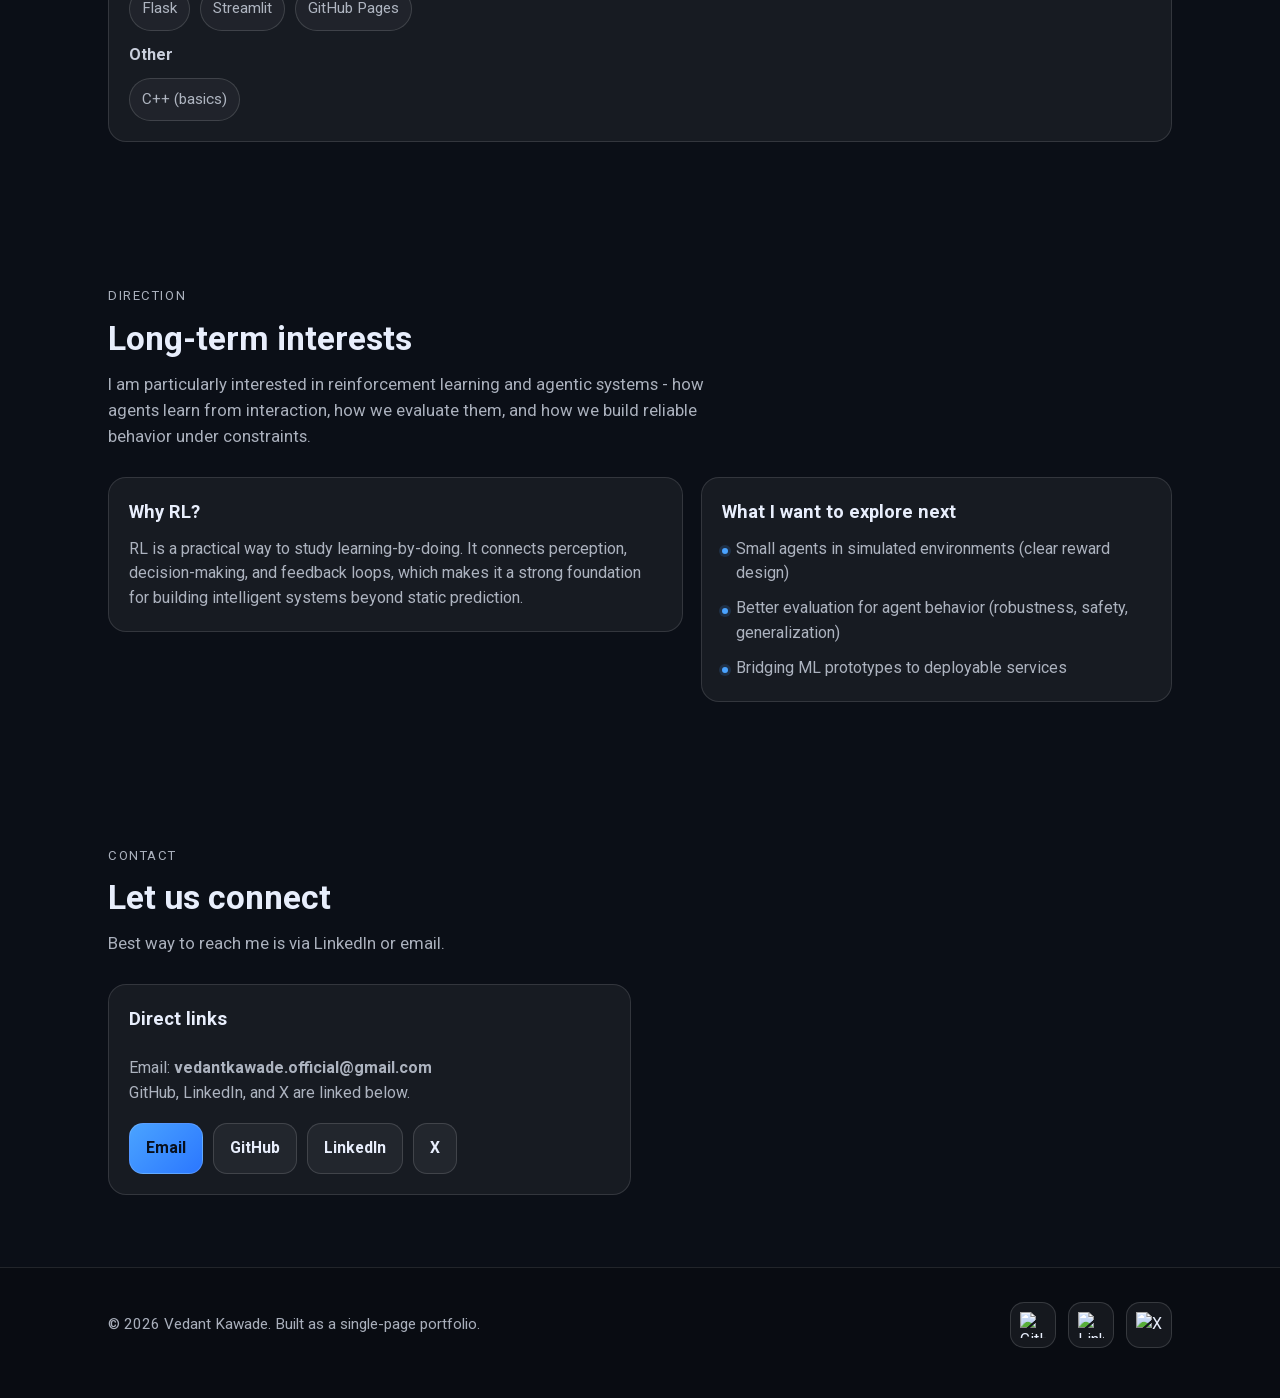
==== commit dd2541ed: "image visibility issue solved" ====
--- a/index.html
+++ b/index.html
@@ -1 +1 @@
-<!DOCTYPE html><!--lkQq6Pfi3EqiBh7QFBxCv--><html lang="en"><head><meta charSet="utf-8"/><meta name="viewport" content="width=device-width, initial-scale=1"/><link rel="preload" href="/_next/static/media/ce62453a442c7f35-s.p.124b2306.woff2" as="font" crossorigin="" type="font/woff2"/><link rel="preload" as="image" href="images/Whatsapp-chat-analyser.png"/><link rel="preload" as="image" href="images/movie-recommender-system.jpeg"/><link rel="preload" as="image" href="images/EcoSync.png"/><link rel="preload" as="image" href="images/codeType.png"/><link rel="preload" as="image" href="images/project2.jpg"/><link rel="preload" as="image" href="images/nlp.jpg"/><link rel="preload" as="image" href="/images/research/ctfc-poster.jpg"/><link rel="preload" as="image" href="https://user-images.githubusercontent.com/74038190/212257468-1e9a91f1-b626-4baa-b15d-5c385dfa7ed2.gif"/><link rel="preload" as="image" href="https://user-images.githubusercontent.com/74038190/235294012-0a55e343-37ad-4b0f-924f-c8431d9d2483.gif"/><link rel="preload" as="image" href="https://github.com/Anmol-Baranwal/Cool-GIFs-For-GitHub/assets/74038190/cc4fe88c-7f7a-41d8-b449-34b7a178c1c6"/><link rel="stylesheet" href="/_next/static/chunks/5aed4bbb9b1edcaa.css" data-precedence="next"/><link rel="preload" as="script" fetchPriority="low" href="/_next/static/chunks/6df817a1a2c85de2.js"/><script src="/_next/static/chunks/249261e921aeebba.js" async=""></script><script src="/_next/static/chunks/c8a3e5ecd9b5416d.js" async=""></script><script src="/_next/static/chunks/turbopack-dd7b5285d53c0232.js" async=""></script><script src="/_next/static/chunks/4fd93823156e59e8.js" async=""></script><script src="/_next/static/chunks/fae4425203ca0006.js" async=""></script><link rel="preload" href="https://cdnjs.cloudflare.com/ajax/libs/aos/2.3.4/aos.css" as="style"/><link rel="preload" href="https://cdnjs.cloudflare.com/ajax/libs/three.js/r128/three.min.js" as="script"/><link rel="preload" href="https://cdnjs.cloudflare.com/ajax/libs/aos/2.3.4/aos.js" as="script"/><meta name="next-size-adjust" content=""/><link rel="icon" href="images/favicon.png"/><title>Vedant Kawade - AI/ML Projects</title><meta name="description" content="Portfolio of Vedant Kawade: AI/ML projects, computer vision prototypes, and technical writing."/><meta property="og:title" content="Vedant Kawade - AI/ML Projects"/><meta property="og:description" content="AI/ML projects, computer vision prototypes, and technical writing."/><meta property="og:type" content="website"/><meta name="twitter:card" content="summary"/><meta name="twitter:title" content="Vedant Kawade - AI/ML Projects"/><meta name="twitter:description" content="AI/ML projects, computer vision prototypes, and technical writing."/><link rel="stylesheet" href="https://cdnjs.cloudflare.com/ajax/libs/aos/2.3.4/aos.css"/><script src="/_next/static/chunks/a6dad97d9634a72d.js" noModule=""></script></head><body class="roboto_8527ad35-module__5Wmriq__variable"><div hidden=""><!--$--><!--/$--></div><canvas id="neural-canvas" aria-hidden="true"></canvas><div class="bg-overlay" aria-hidden="true"></div><header><div class="container"><nav class="nav" aria-label="Primary navigation"><a class="brand" href="#top"><strong>Vedant Kawade</strong><span>AI/ML &gt; Computer Vision &gt; RL</span></a><ul class="nav-links" id="navLinks"><li><a href="#projects">Projects</a></li><li><a href="#writing">Writing</a></li><li><a href="#skills">Skills</a></li><li><a href="#vision">Vision</a></li><li><a href="#contact">Contact</a></li></ul><div class="nav-cta"><a class="btn small" href="https://github.com/VedantKawade3/" target="_blank" rel="noreferrer">GitHub</a><a class="btn small" href="/VedantKawade.pdf" target="_blank" rel="noreferrer">Resume</a><button class="icon-btn hamburger" id="navToggle" aria-controls="navLinks" aria-expanded="false" aria-label="Open menu" type="button">Menu</button></div></nav></div></header><main id="top"><section class="hero"><div class="container"><div class="hero-grid"><div class="hero-card" data-aos="fade-up"><div class="kicker">Portfolio</div><h1>Building practical AI/ML prototypes with clear demos.</h1><p>I focus on applied machine learning, computer vision, and learning-based systems. I enjoy turning ideas into working prototypes and documenting what I learn.</p><div class="hero-badges" aria-label="Areas of interest"><span class="chip">Machine Learning</span><span class="chip">Computer Vision</span><span class="chip">Reinforcement Learning</span><span class="chip">Python</span></div><div class="hero-actions"><a class="btn primary" href="#projects">View Projects</a><a class="btn" href="#contact">Contact</a><a class="btn" href="https://www.linkedin.com/in/vedant-kawade-09501b278/" target="_blank" rel="noreferrer">LinkedIn</a></div></div><aside class="side-card" data-aos="fade-up" data-aos-delay="100"><h3>Quick links</h3><div class="meta"><div><span style="color:rgba(232,238,252,0.78)">GitHub:</span> <a href="https://github.com/VedantKawade3/" target="_blank" rel="noreferrer">github.com/VedantKawade3</a></div><div><span style="color:rgba(232,238,252,0.78)">Writing:</span> <a href="#writing">Medium post</a></div><div><span style="color:rgba(232,238,252,0.78)">Location:</span> India</div></div><p>Tip: if you are reviewing for hiring, start with the first two projects - they are the most demo-friendly.</p></aside></div></div></section><section id="about" aria-label="About"><div class="container"><div class="section-head" data-aos="fade-up"><div class="kicker">About</div><h2>Short, specific, and focused.</h2><p class="lead">I am an engineering student exploring AI/ML and RL through hands-on builds. I prefer learning by shipping: small products, experiments, and technical guides.</p></div><div class="two-col"><div class="panel" data-aos="fade-up"><h3>What I am good at</h3><ul class="list"><li>Building end-to-end ML demos (data + model + simple UI)</li><li>Computer vision experiments using OpenCV</li><li>Writing clear technical documentation that others can follow</li></ul></div><div class="panel" data-aos="fade-up" data-aos-delay="100"><h3>What I am currently learning</h3><ul class="list"><li>Reinforcement learning fundamentals and agent behavior</li><li>Better evaluation and reproducibility for ML experiments</li><li>System design basics for deploying ML services</li></ul></div></div></div></section><section id="projects" aria-label="Projects"><div class="container"><div class="section-head" data-aos="fade-up"><div class="kicker">Work</div><h2>Featured projects</h2><p class="lead">A small set of projects that demonstrate how I build, document, and ship. Each card links to a live demo or repository.</p></div><div class="grid-3"><article class="card" data-aos="fade-up"><a href="https://whatsapp-chat-analyser-vedant.streamlit.app/" target="_blank" rel="noreferrer" aria-label="Open app demo"><img class="card-media" src="images/Whatsapp-chat-analyser.png" alt="Screenshot of WhatsApp Chat Analyzer : AI-Powered Data Analytics"/></a><div class="card-body"><h3 class="card-title">WhatsApp Chat Analyzer : <br/> AI-Powered Data Analytics</h3><p class="card-desc">A robust Streamlit application built to extract conversational insights through traditional exploratory data analysis, combining dynamic visualizations with the Gemini API for deep personality and behavior analysis.</p><div class="card-tags" aria-label="Tech tags"><span class="tag">Python</span><span class="tag">Pandas</span><span class="tag">Matplotlib</span><span class="tag">Seaborn</span><span class="tag">Streamlit</span><span class="tag">WordCloud</span><span class="tag">Gemini API</span></div></div><div class="card-actions"><a class="btn small primary" href="https://whatsapp-chat-analyser-vedant.streamlit.app/" target="_blank" rel="noreferrer">Live Demo</a><a class="btn small" href="#contact">Ask for details</a><a class="btn small" href="https://github.com/VedantKawade3/Whatsapp-chat-analyser" target="_blank">Repository</a></div></article><article class="card" data-aos="fade-up" data-aos-delay="80"><a href="https://vedant-kawade-movie-recommender-system.streamlit.app/" target="_blank" rel="noreferrer" aria-label="Open Movie Recommender demo"><img class="card-media" src="images/movie-recommender-system.jpeg" alt="Screenshot of Movie Recommender System app"/></a><div class="card-body"><h3 class="card-title">Movie Recommender System</h3><p class="card-desc">A recommendation demo that suggests similar movies. Built to practice NLP-style feature extraction and user-facing ML delivery.</p><div class="card-tags" aria-label="Tech tags"><span class="tag">Python</span><span class="tag">Streamlit</span><span class="tag">Pandas</span><span class="tag">Numpy</span><span class="tag">Seaborn</span><span class="tag">Sci-kit learn</span></div></div><div class="card-actions"><a class="btn small primary" href="https://vedant-kawade-movie-recommender-system.streamlit.app/" target="_blank" rel="noreferrer">Live Demo</a><a class="btn small" href="https://github.com/VedantKawade3/Movie-recommender-system" target="_blank">Repository</a></div></article><article class="card" data-aos="fade-up"><a href="https://eco-sync-zeta.vercel.app/" target="_blank" rel="noreferrer" aria-label="Open CodeType demo"><img class="card-media" src="images/EcoSync.png" alt="Screenshot of EcoSync - Full-Stack Sustainability Platform"/></a><div class="card-body"><h3 class="card-title">EcoSync - Full-Stack Sustainability Platform</h3><p class="card-desc">A collaborative web application built under hackathon constraints, designed to incentivize eco-friendly actions through a verified credit system and community-driven engagement.<br/><b>Note:</b>Currently backend is shutdown so website will not work</p><div class="card-tags" aria-label="Tech tags"><span class="tag">Frontend</span><span class="tag">Backend</span><span class="tag">AI Server</span></div></div><div class="card-actions"><a class="btn small primary" href="https://eco-sync-zeta.vercel.app/" target="_blank" rel="noreferrer">Live Demo</a><a class="btn small" href="https://youtu.be/HfLGP3NifjY?si=GocNLW47LzYC2J6Y" target="_blank">Demo Video</a><a class="btn small" href="https://github.com/VedantKawade3/EcoSync" target="_blank">Repository</a></div></article><article class="card" data-aos="fade-up"><a href="https://codetype.js.org/index.html" target="_blank" rel="noreferrer" aria-label="Open CodeType demo"><img class="card-media" src="images/codeType.png" alt="Screenshot of CodeType: a frontend coding practice website"/></a><div class="card-body"><h3 class="card-title">CodeType - Frontend Coding Practice</h3><p class="card-desc">A lightweight practice website built to explore UI/UX and quick iteration (&quot;vibe coding&quot; exploration) with a clean interface.</p><div class="card-tags" aria-label="Tech tags"><span class="tag">Frontend</span><span class="tag">UI Practice</span><span class="tag">GitHub Pages</span></div></div><div class="card-actions"><a class="btn small primary" href="https://codetype.js.org/index.html" target="_blank" rel="noreferrer">Live Demo</a><a class="btn small" href="https://github.com/VedantKawade3/codeType" target="_blank">Repository</a></div></article><article class="card" data-aos="fade-up" data-aos-delay="160"><a href="https://github.com/VedantKawade3/Rooting-of-lenovo_TB-X306X" target="_blank" rel="noreferrer" aria-label="Open Rooting guide repository"><img class="card-media" src="images/project2.jpg" alt="Thumbnail for Lenovo TB-X306X rooting guide"/></a><div class="card-body"><h3 class="card-title">Lenovo TB-X306X Rooting Guide</h3><p class="card-desc">A step-by-step technical guide published on GitHub and shared to the community (XDA). Focused on clarity and reproducibility.</p><div class="card-tags" aria-label="Tech tags"><span class="tag">Technical Writing</span><span class="tag">Android</span><span class="tag">Community</span></div></div><div class="card-actions"><a class="btn small primary" href="https://github.com/VedantKawade3/Rooting-of-lenovo_TB-X306X" target="_blank" rel="noreferrer">Repository</a><a class="btn small" href="https://xdaforums.com/t/root-tb-x306x.4263277/" target="_blank" rel="noreferrer">XDA Post</a></div></article></div></div></section><section id="writing" aria-label="Writing"><div class="container"><div class="section-head" data-aos="fade-up"><div class="kicker">Writing</div><h2>Technical articles</h2><p class="lead">I write to clarify concepts and document progress. This is also where I share broader research summaries.</p></div><div class="grid-3"><article class="card" data-aos="fade-up"><a href="https://medium.com/@vedantkawade.official/the-nlp-landscapes-from-1960s-to-2020s-5be65c30f883" target="_blank" rel="noreferrer" aria-label="Open Medium article"><img class="card-media" src="images/nlp.jpg" alt="Blog cover image related to NLP history"/></a><div class="card-body"><h3 class="card-title">The NLP landscape (1960s - 2020s)</h3><p class="card-desc">A high-level timeline of NLP milestones, from early statistical methods to modern transformer-era systems.</p><div class="card-tags"><span class="tag">NLP</span><span class="tag">History</span><span class="tag">Medium</span></div></div><div class="card-actions"><a class="btn small primary" href="https://medium.com/@vedantkawade.official/the-nlp-landscapes-from-1960s-to-2020s-5be65c30f883" target="_blank" rel="noreferrer">Read</a><a class="btn small" href="#contact">Suggest a topic</a></div></article></div></div></section><section id="research" aria-label="Research"><div class="container"><div class="section-head" data-aos="fade-up"><div class="kicker">Research</div><h2>Research paper &amp; poster presentation</h2><p class="lead">A first-semester research experience focused on abuse detection using a hybrid heuristic–machine learning approach, later presented as a poster.</p></div><div class="grid-3"><article class="card" data-aos="fade-up"><a href="/images/Abstract Book.jpeg" target="_blank" rel="noreferrer" aria-label="Open research paper PDF"><img class="card-media" src="/images/research/ctfc-poster.jpg" alt="Research poster and conference proof for CTFC 2025"/></a><div class="card-body"><h3 class="card-title">A Hybrid Heuristic–Machine Learning Approach for Abuse Detection</h3><p class="card-desc">Submitted under the guidance of <a href="https://www.linkedin.com/in/dr-sundeep-deulkar-aa2a2521/" target="_blank" rel="noreferrer" style="color:#0ea5e9">Sundeep Deulkar Sir</a> and presented as a poster at CTFC 2025. The work explores slang normalization, TF-IDF features, and machine learning for abuse detection.</p><div class="card-tags"><span class="tag">Machine Learning</span><span class="tag">NLP</span><span class="tag">Research</span></div></div><div class="card-actions"><a class="btn small primary" href="/images/CTFC2025_Paper_Vedant_Kawade.pdf" target="_blank" rel="noreferrer">View Paper</a><a class="btn small" href="/images/Poster.jpeg" target="_blank" rel="noreferrer">View Poster</a><a class="btn small" href="https://www.linkedin.com/posts/vedantkawade3_research-posterpresentation-ctfc2025-activity-7450542478836776960-HGqM" target="_blank" rel="noreferrer">LinkedIn Post</a></div></article></div></div></section><section id="skills" aria-label="Skills"><div class="container"><div class="section-head" data-aos="fade-up"><div class="kicker">Tooling</div><h2>Skills and tools</h2><p class="lead">I keep the stack lean and practical. I focus on fundamentals, reproducible experiments, and clear demos.</p></div><div class="panel skills-wrap" data-aos="fade-up"><div class="skill-group"><div class="skill-group-title">Core</div><div class="skills"><span class="skill">Python</span><span class="skill">NumPy</span><span class="skill">Pandas</span><span class="skill">scikit-learn</span></div></div><div class="skill-group"><div class="skill-group-title">Visualization &amp; Analysis</div><div class="skills"><span class="skill">Matplotlib</span><span class="skill">Seaborn</span></div></div><div class="skill-group"><div class="skill-group-title">Computer Vision</div><div class="skills"><span class="skill">OpenCV</span></div></div><div class="skill-group"><div class="skill-group-title">Web / Deployment (basic)</div><div class="skills"><span class="skill">Flask</span><span class="skill">Streamlit</span><span class="skill">GitHub Pages</span></div></div><div class="skill-group"><div class="skill-group-title">Other</div><div class="skills"><span class="skill">C++ (basics)</span></div></div></div></div></section><section id="vision" aria-label="Vision"><div class="container"><div class="section-head" data-aos="fade-up"><div class="kicker">Direction</div><h2>Long-term interests</h2><p class="lead">I am particularly interested in reinforcement learning and agentic systems - how agents learn from interaction, how we evaluate them, and how we build reliable behavior under constraints.</p></div><div class="two-col"><div class="panel" data-aos="fade-up"><h3>Why RL?</h3><p>RL is a practical way to study learning-by-doing. It connects perception, decision-making, and feedback loops, which makes it a strong foundation for building intelligent systems beyond static prediction.</p></div><div class="panel" data-aos="fade-up" data-aos-delay="80"><h3>What I want to explore next</h3><ul class="list"><li>Small agents in simulated environments (clear reward design)</li><li>Better evaluation for agent behavior (robustness, safety, generalization)</li><li>Bridging ML prototypes to deployable services</li></ul></div></div></div></section><section id="contact" aria-label="Contact"><div class="container"><div class="section-head" data-aos="fade-up"><div class="kicker">Contact</div><h2>Let us connect</h2><p class="lead">Best way to reach me is via LinkedIn or email.</p></div><div class="contact-grid"><div class="panel contact-item" data-aos="fade-up"><h3>Direct links</h3><p class="lead" style="font-size:1rem">Email: <strong>vedantkawade.official@gmail.com</strong><br/>GitHub, LinkedIn, and X are linked below.</p><div class="contact-actions"><a class="btn primary" href="mailto:vedantkawade.official@gmail.com?subject=Portfolio%20Inquiry" aria-label="Email Vedant">Email</a><a class="btn" href="https://github.com/VedantKawade3/" target="_blank" rel="noreferrer">GitHub</a><a class="btn" href="https://www.linkedin.com/in/vedant-kawade-09501b278/" target="_blank" rel="noreferrer">LinkedIn</a><a class="btn" href="https://x.com/Vedant_Kawade07" target="_blank" rel="noreferrer">X</a></div></div></div></div></section><footer data-aos="fade-up"><div class="container"><div class="footer-grid"><div class="footer-note">© <!-- -->2026<!-- --> Vedant Kawade. Built as a single-page portfolio.</div><div class="social" aria-label="Social links"><a href="https://github.com/VedantKawade3/" target="_blank" rel="noreferrer" aria-label="GitHub"><img src="https://user-images.githubusercontent.com/74038190/212257468-1e9a91f1-b626-4baa-b15d-5c385dfa7ed2.gif" alt="GitHub icon"/></a><a href="https://www.linkedin.com/in/vedantkawade3" target="_blank" rel="noreferrer" aria-label="LinkedIn"><img src="https://user-images.githubusercontent.com/74038190/235294012-0a55e343-37ad-4b0f-924f-c8431d9d2483.gif" alt="LinkedIn icon"/></a><a href="https://x.com/Vedant_Kawade07" target="_blank" rel="noreferrer" aria-label="X"><img src="https://github.com/Anmol-Baranwal/Cool-GIFs-For-GitHub/assets/74038190/cc4fe88c-7f7a-41d8-b449-34b7a178c1c6" alt="X icon"/></a></div></div></div></footer></main><!--$--><!--/$--><script src="/_next/static/chunks/6df817a1a2c85de2.js" id="_R_" async=""></script><script>(self.__next_f=self.__next_f||[]).push([0])</script><script>self.__next_f.push([1,"1:\"$Sreact.fragment\"\n2:I[39756,[\"/_next/static/chunks/4fd93823156e59e8.js\"],\"default\"]\n3:I[37457,[\"/_next/static/chunks/4fd93823156e59e8.js\"],\"default\"]\n4:I[47257,[\"/_next/static/chunks/4fd93823156e59e8.js\"],\"ClientPageRoot\"]\n5:I[81694,[\"/_next/static/chunks/fae4425203ca0006.js\"],\"default\"]\n8:I[97367,[\"/_next/static/chunks/4fd93823156e59e8.js\"],\"OutletBoundary\"]\n9:\"$Sreact.suspense\"\nb:I[97367,[\"/_next/static/chunks/4fd93823156e59e8.js\"],\"ViewportBoundary\"]\nd:I[97367,[\"/_next/static/chunks/4fd93823156e59e8.js\"],\"MetadataBoundary\"]\nf:I[68027,[\"/_next/static/chunks/4fd93823156e59e8.js\"],\"default\"]\n:HL[\"/_next/static/chunks/5aed4bbb9b1edcaa.css\",\"style\"]\n:HL[\"/_next/static/media/ce62453a442c7f35-s.p.124b2306.woff2\",\"font\",{\"crossOrigin\":\"\",\"type\":\"font/woff2\"}]\n:HL[\"https://cdnjs.cloudflare.com/ajax/libs/aos/2.3.4/aos.css\",\"style\"]\n"])</script><script>self.__next_f.push([1,"0:{\"P\":null,\"b\":\"lkQq6Pfi3EqiBh7QFBxCv\",\"c\":[\"\",\"\"],\"q\":\"\",\"i\":false,\"f\":[[[\"\",{\"children\":[\"__PAGE__\",{}]},\"$undefined\",\"$undefined\",true],[[\"$\",\"$1\",\"c\",{\"children\":[[[\"$\",\"link\",\"0\",{\"rel\":\"stylesheet\",\"href\":\"/_next/static/chunks/5aed4bbb9b1edcaa.css\",\"precedence\":\"next\",\"crossOrigin\":\"$undefined\",\"nonce\":\"$undefined\"}]],[\"$\",\"html\",null,{\"lang\":\"en\",\"children\":[[\"$\",\"head\",null,{\"children\":[[\"$\",\"link\",null,{\"rel\":\"icon\",\"href\":\"images/favicon.png\"}],[\"$\",\"link\",null,{\"rel\":\"stylesheet\",\"href\":\"https://cdnjs.cloudflare.com/ajax/libs/aos/2.3.4/aos.css\"}]]}],[\"$\",\"body\",null,{\"className\":\"roboto_8527ad35-module__5Wmriq__variable\",\"children\":[\"$\",\"$L2\",null,{\"parallelRouterKey\":\"children\",\"error\":\"$undefined\",\"errorStyles\":\"$undefined\",\"errorScripts\":\"$undefined\",\"template\":[\"$\",\"$L3\",null,{}],\"templateStyles\":\"$undefined\",\"templateScripts\":\"$undefined\",\"notFound\":[[[\"$\",\"title\",null,{\"children\":\"404: This page could not be found.\"}],[\"$\",\"div\",null,{\"style\":{\"fontFamily\":\"system-ui,\\\"Segoe UI\\\",Roboto,Helvetica,Arial,sans-serif,\\\"Apple Color Emoji\\\",\\\"Segoe UI Emoji\\\"\",\"height\":\"100vh\",\"textAlign\":\"center\",\"display\":\"flex\",\"flexDirection\":\"column\",\"alignItems\":\"center\",\"justifyContent\":\"center\"},\"children\":[\"$\",\"div\",null,{\"children\":[[\"$\",\"style\",null,{\"dangerouslySetInnerHTML\":{\"__html\":\"body{color:#000;background:#fff;margin:0}.next-error-h1{border-right:1px solid rgba(0,0,0,.3)}@media (prefers-color-scheme:dark){body{color:#fff;background:#000}.next-error-h1{border-right:1px solid rgba(255,255,255,.3)}}\"}}],[\"$\",\"h1\",null,{\"className\":\"next-error-h1\",\"style\":{\"display\":\"inline-block\",\"margin\":\"0 20px 0 0\",\"padding\":\"0 23px 0 0\",\"fontSize\":24,\"fontWeight\":500,\"verticalAlign\":\"top\",\"lineHeight\":\"49px\"},\"children\":404}],[\"$\",\"div\",null,{\"style\":{\"display\":\"inline-block\"},\"children\":[\"$\",\"h2\",null,{\"style\":{\"fontSize\":14,\"fontWeight\":400,\"lineHeight\":\"49px\",\"margin\":0},\"children\":\"This page could not be found.\"}]}]]}]}]],[]],\"forbidden\":\"$undefined\",\"unauthorized\":\"$undefined\"}]}]]}]]}],{\"children\":[[\"$\",\"$1\",\"c\",{\"children\":[[\"$\",\"$L4\",null,{\"Component\":\"$5\",\"serverProvidedParams\":{\"searchParams\":{},\"params\":{},\"promises\":[\"$@6\",\"$@7\"]}}],[[\"$\",\"script\",\"script-0\",{\"src\":\"/_next/static/chunks/fae4425203ca0006.js\",\"async\":true,\"nonce\":\"$undefined\"}]],[\"$\",\"$L8\",null,{\"children\":[\"$\",\"$9\",null,{\"name\":\"Next.MetadataOutlet\",\"children\":\"$@a\"}]}]]}],{},null,false,false]},null,false,false],[\"$\",\"$1\",\"h\",{\"children\":[null,[\"$\",\"$Lb\",null,{\"children\":\"$Lc\"}],[\"$\",\"div\",null,{\"hidden\":true,\"children\":[\"$\",\"$Ld\",null,{\"children\":[\"$\",\"$9\",null,{\"name\":\"Next.Metadata\",\"children\":\"$Le\"}]}]}],[\"$\",\"meta\",null,{\"name\":\"next-size-adjust\",\"content\":\"\"}]]}],false]],\"m\":\"$undefined\",\"G\":[\"$f\",[]],\"S\":true}\n"])</script><script>self.__next_f.push([1,"6:{}\n7:\"$0:f:0:1:1:children:0:props:children:0:props:serverProvidedParams:params\"\n"])</script><script>self.__next_f.push([1,"c:[[\"$\",\"meta\",\"0\",{\"charSet\":\"utf-8\"}],[\"$\",\"meta\",\"1\",{\"name\":\"viewport\",\"content\":\"width=device-width, initial-scale=1\"}]]\n"])</script><script>self.__next_f.push([1,"a:null\ne:[[\"$\",\"title\",\"0\",{\"children\":\"Vedant Kawade - AI/ML Projects\"}],[\"$\",\"meta\",\"1\",{\"name\":\"description\",\"content\":\"Portfolio of Vedant Kawade: AI/ML projects, computer vision prototypes, and technical writing.\"}],[\"$\",\"meta\",\"2\",{\"property\":\"og:title\",\"content\":\"Vedant Kawade - AI/ML Projects\"}],[\"$\",\"meta\",\"3\",{\"property\":\"og:description\",\"content\":\"AI/ML projects, computer vision prototypes, and technical writing.\"}],[\"$\",\"meta\",\"4\",{\"property\":\"og:type\",\"content\":\"website\"}],[\"$\",\"meta\",\"5\",{\"name\":\"twitter:card\",\"content\":\"summary\"}],[\"$\",\"meta\",\"6\",{\"name\":\"twitter:title\",\"content\":\"Vedant Kawade - AI/ML Projects\"}],[\"$\",\"meta\",\"7\",{\"name\":\"twitter:description\",\"content\":\"AI/ML projects, computer vision prototypes, and technical writing.\"}]]\n"])</script></body></html>+<!DOCTYPE html><!--sNhDOZoEqttv613L_oRLp--><html lang="en"><head><meta charSet="utf-8"/><meta name="viewport" content="width=device-width, initial-scale=1"/><link rel="preload" href="/_next/static/media/ce62453a442c7f35-s.p.124b2306.woff2" as="font" crossorigin="" type="font/woff2"/><link rel="preload" as="image" href="images/Whatsapp-chat-analyser.png"/><link rel="preload" as="image" href="images/movie-recommender-system.jpeg"/><link rel="preload" as="image" href="images/EcoSync.png"/><link rel="preload" as="image" href="images/codeType.png"/><link rel="preload" as="image" href="images/project2.jpg"/><link rel="preload" as="image" href="images/nlp.jpg"/><link rel="preload" as="image" href="/images/Abstract_Book.jpeg"/><link rel="preload" as="image" href="https://user-images.githubusercontent.com/74038190/212257468-1e9a91f1-b626-4baa-b15d-5c385dfa7ed2.gif"/><link rel="preload" as="image" href="https://user-images.githubusercontent.com/74038190/235294012-0a55e343-37ad-4b0f-924f-c8431d9d2483.gif"/><link rel="preload" as="image" href="https://github.com/Anmol-Baranwal/Cool-GIFs-For-GitHub/assets/74038190/cc4fe88c-7f7a-41d8-b449-34b7a178c1c6"/><link rel="stylesheet" href="/_next/static/chunks/5aed4bbb9b1edcaa.css" data-precedence="next"/><link rel="preload" as="script" fetchPriority="low" href="/_next/static/chunks/6df817a1a2c85de2.js"/><script src="/_next/static/chunks/249261e921aeebba.js" async=""></script><script src="/_next/static/chunks/c8a3e5ecd9b5416d.js" async=""></script><script src="/_next/static/chunks/turbopack-dd7b5285d53c0232.js" async=""></script><script src="/_next/static/chunks/4fd93823156e59e8.js" async=""></script><script src="/_next/static/chunks/a34e682375f5f235.js" async=""></script><link rel="preload" href="https://cdnjs.cloudflare.com/ajax/libs/aos/2.3.4/aos.css" as="style"/><link rel="preload" href="https://cdnjs.cloudflare.com/ajax/libs/three.js/r128/three.min.js" as="script"/><link rel="preload" href="https://cdnjs.cloudflare.com/ajax/libs/aos/2.3.4/aos.js" as="script"/><meta name="next-size-adjust" content=""/><link rel="icon" href="images/favicon.png"/><title>Vedant Kawade - AI/ML Projects</title><meta name="description" content="Portfolio of Vedant Kawade: AI/ML projects, computer vision prototypes, and technical writing."/><meta property="og:title" content="Vedant Kawade - AI/ML Projects"/><meta property="og:description" content="AI/ML projects, computer vision prototypes, and technical writing."/><meta property="og:type" content="website"/><meta name="twitter:card" content="summary"/><meta name="twitter:title" content="Vedant Kawade - AI/ML Projects"/><meta name="twitter:description" content="AI/ML projects, computer vision prototypes, and technical writing."/><link rel="stylesheet" href="https://cdnjs.cloudflare.com/ajax/libs/aos/2.3.4/aos.css"/><script src="/_next/static/chunks/a6dad97d9634a72d.js" noModule=""></script></head><body class="roboto_8527ad35-module__5Wmriq__variable"><div hidden=""><!--$--><!--/$--></div><canvas id="neural-canvas" aria-hidden="true"></canvas><div class="bg-overlay" aria-hidden="true"></div><header><div class="container"><nav class="nav" aria-label="Primary navigation"><a class="brand" href="#top"><strong>Vedant Kawade</strong><span>AI/ML &gt; Computer Vision &gt; RL</span></a><ul class="nav-links" id="navLinks"><li><a href="#projects">Projects</a></li><li><a href="#writing">Writing</a></li><li><a href="#skills">Skills</a></li><li><a href="#vision">Vision</a></li><li><a href="#contact">Contact</a></li></ul><div class="nav-cta"><a class="btn small" href="https://github.com/VedantKawade3/" target="_blank" rel="noreferrer">GitHub</a><a class="btn small" href="/VedantKawade.pdf" target="_blank" rel="noreferrer">Resume</a><button class="icon-btn hamburger" id="navToggle" aria-controls="navLinks" aria-expanded="false" aria-label="Open menu" type="button">Menu</button></div></nav></div></header><main id="top"><section class="hero"><div class="container"><div class="hero-grid"><div class="hero-card" data-aos="fade-up"><div class="kicker">Portfolio</div><h1>Building practical AI/ML prototypes with clear demos.</h1><p>I focus on applied machine learning, computer vision, and learning-based systems. I enjoy turning ideas into working prototypes and documenting what I learn.</p><div class="hero-badges" aria-label="Areas of interest"><span class="chip">Machine Learning</span><span class="chip">Computer Vision</span><span class="chip">Reinforcement Learning</span><span class="chip">Python</span></div><div class="hero-actions"><a class="btn primary" href="#projects">View Projects</a><a class="btn" href="#contact">Contact</a><a class="btn" href="https://www.linkedin.com/in/vedant-kawade-09501b278/" target="_blank" rel="noreferrer">LinkedIn</a></div></div><aside class="side-card" data-aos="fade-up" data-aos-delay="100"><h3>Quick links</h3><div class="meta"><div><span style="color:rgba(232,238,252,0.78)">GitHub:</span> <a href="https://github.com/VedantKawade3/" target="_blank" rel="noreferrer">github.com/VedantKawade3</a></div><div><span style="color:rgba(232,238,252,0.78)">Writing:</span> <a href="#writing">Medium post</a></div><div><span style="color:rgba(232,238,252,0.78)">Location:</span> India</div></div><p>Tip: if you are reviewing for hiring, start with the first two projects - they are the most demo-friendly.</p></aside></div></div></section><section id="about" aria-label="About"><div class="container"><div class="section-head" data-aos="fade-up"><div class="kicker">About</div><h2>Short, specific, and focused.</h2><p class="lead">I am an engineering student exploring AI/ML and RL through hands-on builds. I prefer learning by shipping: small products, experiments, and technical guides.</p></div><div class="two-col"><div class="panel" data-aos="fade-up"><h3>What I am good at</h3><ul class="list"><li>Building end-to-end ML demos (data + model + simple UI)</li><li>Computer vision experiments using OpenCV</li><li>Writing clear technical documentation that others can follow</li></ul></div><div class="panel" data-aos="fade-up" data-aos-delay="100"><h3>What I am currently learning</h3><ul class="list"><li>Reinforcement learning fundamentals and agent behavior</li><li>Better evaluation and reproducibility for ML experiments</li><li>System design basics for deploying ML services</li></ul></div></div></div></section><section id="projects" aria-label="Projects"><div class="container"><div class="section-head" data-aos="fade-up"><div class="kicker">Work</div><h2>Featured projects</h2><p class="lead">A small set of projects that demonstrate how I build, document, and ship. Each card links to a live demo or repository.</p></div><div class="grid-3"><article class="card" data-aos="fade-up"><a href="https://whatsapp-chat-analyser-vedant.streamlit.app/" target="_blank" rel="noreferrer" aria-label="Open app demo"><img class="card-media" src="images/Whatsapp-chat-analyser.png" alt="Screenshot of WhatsApp Chat Analyzer : AI-Powered Data Analytics"/></a><div class="card-body"><h3 class="card-title">WhatsApp Chat Analyzer : <br/> AI-Powered Data Analytics</h3><p class="card-desc">A robust Streamlit application built to extract conversational insights through traditional exploratory data analysis, combining dynamic visualizations with the Gemini API for deep personality and behavior analysis.</p><div class="card-tags" aria-label="Tech tags"><span class="tag">Python</span><span class="tag">Pandas</span><span class="tag">Matplotlib</span><span class="tag">Seaborn</span><span class="tag">Streamlit</span><span class="tag">WordCloud</span><span class="tag">Gemini API</span></div></div><div class="card-actions"><a class="btn small primary" href="https://whatsapp-chat-analyser-vedant.streamlit.app/" target="_blank" rel="noreferrer">Live Demo</a><a class="btn small" href="#contact">Ask for details</a><a class="btn small" href="https://github.com/VedantKawade3/Whatsapp-chat-analyser" target="_blank">Repository</a></div></article><article class="card" data-aos="fade-up" data-aos-delay="80"><a href="https://vedant-kawade-movie-recommender-system.streamlit.app/" target="_blank" rel="noreferrer" aria-label="Open Movie Recommender demo"><img class="card-media" src="images/movie-recommender-system.jpeg" alt="Screenshot of Movie Recommender System app"/></a><div class="card-body"><h3 class="card-title">Movie Recommender System</h3><p class="card-desc">A recommendation demo that suggests similar movies. Built to practice NLP-style feature extraction and user-facing ML delivery.</p><div class="card-tags" aria-label="Tech tags"><span class="tag">Python</span><span class="tag">Streamlit</span><span class="tag">Pandas</span><span class="tag">Numpy</span><span class="tag">Seaborn</span><span class="tag">Sci-kit learn</span></div></div><div class="card-actions"><a class="btn small primary" href="https://vedant-kawade-movie-recommender-system.streamlit.app/" target="_blank" rel="noreferrer">Live Demo</a><a class="btn small" href="https://github.com/VedantKawade3/Movie-recommender-system" target="_blank">Repository</a></div></article><article class="card" data-aos="fade-up"><a href="https://eco-sync-zeta.vercel.app/" target="_blank" rel="noreferrer" aria-label="Open CodeType demo"><img class="card-media" src="images/EcoSync.png" alt="Screenshot of EcoSync - Full-Stack Sustainability Platform"/></a><div class="card-body"><h3 class="card-title">EcoSync - Full-Stack Sustainability Platform</h3><p class="card-desc">A collaborative web application built under hackathon constraints, designed to incentivize eco-friendly actions through a verified credit system and community-driven engagement.<br/><b>Note:</b>Currently backend is shutdown so website will not work</p><div class="card-tags" aria-label="Tech tags"><span class="tag">Frontend</span><span class="tag">Backend</span><span class="tag">AI Server</span></div></div><div class="card-actions"><a class="btn small primary" href="https://eco-sync-zeta.vercel.app/" target="_blank" rel="noreferrer">Live Demo</a><a class="btn small" href="https://youtu.be/HfLGP3NifjY?si=GocNLW47LzYC2J6Y" target="_blank">Demo Video</a><a class="btn small" href="https://github.com/VedantKawade3/EcoSync" target="_blank">Repository</a></div></article><article class="card" data-aos="fade-up"><a href="https://codetype.js.org/index.html" target="_blank" rel="noreferrer" aria-label="Open CodeType demo"><img class="card-media" src="images/codeType.png" alt="Screenshot of CodeType: a frontend coding practice website"/></a><div class="card-body"><h3 class="card-title">CodeType - Frontend Coding Practice</h3><p class="card-desc">A lightweight practice website built to explore UI/UX and quick iteration (&quot;vibe coding&quot; exploration) with a clean interface.</p><div class="card-tags" aria-label="Tech tags"><span class="tag">Frontend</span><span class="tag">UI Practice</span><span class="tag">GitHub Pages</span></div></div><div class="card-actions"><a class="btn small primary" href="https://codetype.js.org/index.html" target="_blank" rel="noreferrer">Live Demo</a><a class="btn small" href="https://github.com/VedantKawade3/codeType" target="_blank">Repository</a></div></article><article class="card" data-aos="fade-up" data-aos-delay="160"><a href="https://github.com/VedantKawade3/Rooting-of-lenovo_TB-X306X" target="_blank" rel="noreferrer" aria-label="Open Rooting guide repository"><img class="card-media" src="images/project2.jpg" alt="Thumbnail for Lenovo TB-X306X rooting guide"/></a><div class="card-body"><h3 class="card-title">Lenovo TB-X306X Rooting Guide</h3><p class="card-desc">A step-by-step technical guide published on GitHub and shared to the community (XDA). Focused on clarity and reproducibility.</p><div class="card-tags" aria-label="Tech tags"><span class="tag">Technical Writing</span><span class="tag">Android</span><span class="tag">Community</span></div></div><div class="card-actions"><a class="btn small primary" href="https://github.com/VedantKawade3/Rooting-of-lenovo_TB-X306X" target="_blank" rel="noreferrer">Repository</a><a class="btn small" href="https://xdaforums.com/t/root-tb-x306x.4263277/" target="_blank" rel="noreferrer">XDA Post</a></div></article></div></div></section><section id="writing" aria-label="Writing"><div class="container"><div class="section-head" data-aos="fade-up"><div class="kicker">Writing</div><h2>Technical articles</h2><p class="lead">I write to clarify concepts and document progress. This is also where I share broader research summaries.</p></div><div class="grid-3"><article class="card" data-aos="fade-up"><a href="https://medium.com/@vedantkawade.official/the-nlp-landscapes-from-1960s-to-2020s-5be65c30f883" target="_blank" rel="noreferrer" aria-label="Open Medium article"><img class="card-media" src="images/nlp.jpg" alt="Blog cover image related to NLP history"/></a><div class="card-body"><h3 class="card-title">The NLP landscape (1960s - 2020s)</h3><p class="card-desc">A high-level timeline of NLP milestones, from early statistical methods to modern transformer-era systems.</p><div class="card-tags"><span class="tag">NLP</span><span class="tag">History</span><span class="tag">Medium</span></div></div><div class="card-actions"><a class="btn small primary" href="https://medium.com/@vedantkawade.official/the-nlp-landscapes-from-1960s-to-2020s-5be65c30f883" target="_blank" rel="noreferrer">Read</a><a class="btn small" href="#contact">Suggest a topic</a></div></article></div></div></section><section id="research" aria-label="Research"><div class="container"><div class="section-head" data-aos="fade-up"><div class="kicker">Research</div><h2>Research paper &amp; poster presentation</h2><p class="lead">A first-semester research experience focused on abuse detection using a hybrid heuristic–machine learning approach, later presented as a poster.</p></div><div class="grid-3"><article class="card" data-aos="fade-up"><a href="/images/CTFC2025_Paper_Vedant_Kawade.pdf" target="_blank" rel="noreferrer" aria-label="Open research paper PDF"><img class="card-media" src="/images/Abstract_Book.jpeg" alt="Research poster and conference proof for CTFC 2025"/></a><div class="card-body"><h3 class="card-title">A Hybrid Heuristic–Machine Learning Approach for Abuse Detection</h3><p class="card-desc">Submitted under the guidance of <a href="https://www.linkedin.com/in/dr-sundeep-deulkar-aa2a2521/" target="_blank" rel="noreferrer" style="color:#0ea5e9">Sundeep Deulkar Sir</a> and presented as a poster at CTFC 2025. The work explores slang normalization, TF-IDF features, and machine learning for abuse detection.</p><div class="card-tags"><span class="tag">Machine Learning</span><span class="tag">NLP</span><span class="tag">Research</span></div></div><div class="card-actions"><a class="btn small primary" href="/images/CTFC2025_Paper_Vedant_Kawade.pdf" target="_blank" rel="noreferrer">View Paper</a><a class="btn small" href="/images/Poster.jpeg" target="_blank" rel="noreferrer">View Poster</a><a class="btn small" href="https://www.linkedin.com/posts/vedantkawade3_research-posterpresentation-ctfc2025-activity-7450542478836776960-HGqM" target="_blank" rel="noreferrer">LinkedIn Post</a></div></article></div></div></section><section id="skills" aria-label="Skills"><div class="container"><div class="section-head" data-aos="fade-up"><div class="kicker">Tooling</div><h2>Skills and tools</h2><p class="lead">I keep the stack lean and practical. I focus on fundamentals, reproducible experiments, and clear demos.</p></div><div class="panel skills-wrap" data-aos="fade-up"><div class="skill-group"><div class="skill-group-title">Core</div><div class="skills"><span class="skill">Python</span><span class="skill">NumPy</span><span class="skill">Pandas</span><span class="skill">scikit-learn</span></div></div><div class="skill-group"><div class="skill-group-title">Visualization &amp; Analysis</div><div class="skills"><span class="skill">Matplotlib</span><span class="skill">Seaborn</span></div></div><div class="skill-group"><div class="skill-group-title">Computer Vision</div><div class="skills"><span class="skill">OpenCV</span></div></div><div class="skill-group"><div class="skill-group-title">Web / Deployment (basic)</div><div class="skills"><span class="skill">Flask</span><span class="skill">Streamlit</span><span class="skill">GitHub Pages</span></div></div><div class="skill-group"><div class="skill-group-title">Other</div><div class="skills"><span class="skill">C++ (basics)</span></div></div></div></div></section><section id="vision" aria-label="Vision"><div class="container"><div class="section-head" data-aos="fade-up"><div class="kicker">Direction</div><h2>Long-term interests</h2><p class="lead">I am particularly interested in reinforcement learning and agentic systems - how agents learn from interaction, how we evaluate them, and how we build reliable behavior under constraints.</p></div><div class="two-col"><div class="panel" data-aos="fade-up"><h3>Why RL?</h3><p>RL is a practical way to study learning-by-doing. It connects perception, decision-making, and feedback loops, which makes it a strong foundation for building intelligent systems beyond static prediction.</p></div><div class="panel" data-aos="fade-up" data-aos-delay="80"><h3>What I want to explore next</h3><ul class="list"><li>Small agents in simulated environments (clear reward design)</li><li>Better evaluation for agent behavior (robustness, safety, generalization)</li><li>Bridging ML prototypes to deployable services</li></ul></div></div></div></section><section id="contact" aria-label="Contact"><div class="container"><div class="section-head" data-aos="fade-up"><div class="kicker">Contact</div><h2>Let us connect</h2><p class="lead">Best way to reach me is via LinkedIn or email.</p></div><div class="contact-grid"><div class="panel contact-item" data-aos="fade-up"><h3>Direct links</h3><p class="lead" style="font-size:1rem">Email: <strong>vedantkawade.official@gmail.com</strong><br/>GitHub, LinkedIn, and X are linked below.</p><div class="contact-actions"><a class="btn primary" href="mailto:vedantkawade.official@gmail.com?subject=Portfolio%20Inquiry" aria-label="Email Vedant">Email</a><a class="btn" href="https://github.com/VedantKawade3/" target="_blank" rel="noreferrer">GitHub</a><a class="btn" href="https://www.linkedin.com/in/vedant-kawade-09501b278/" target="_blank" rel="noreferrer">LinkedIn</a><a class="btn" href="https://x.com/Vedant_Kawade07" target="_blank" rel="noreferrer">X</a></div></div></div></div></section><footer data-aos="fade-up"><div class="container"><div class="footer-grid"><div class="footer-note">© <!-- -->2026<!-- --> Vedant Kawade. Built as a single-page portfolio.</div><div class="social" aria-label="Social links"><a href="https://github.com/VedantKawade3/" target="_blank" rel="noreferrer" aria-label="GitHub"><img src="https://user-images.githubusercontent.com/74038190/212257468-1e9a91f1-b626-4baa-b15d-5c385dfa7ed2.gif" alt="GitHub icon"/></a><a href="https://www.linkedin.com/in/vedantkawade3" target="_blank" rel="noreferrer" aria-label="LinkedIn"><img src="https://user-images.githubusercontent.com/74038190/235294012-0a55e343-37ad-4b0f-924f-c8431d9d2483.gif" alt="LinkedIn icon"/></a><a href="https://x.com/Vedant_Kawade07" target="_blank" rel="noreferrer" aria-label="X"><img src="https://github.com/Anmol-Baranwal/Cool-GIFs-For-GitHub/assets/74038190/cc4fe88c-7f7a-41d8-b449-34b7a178c1c6" alt="X icon"/></a></div></div></div></footer></main><!--$--><!--/$--><script src="/_next/static/chunks/6df817a1a2c85de2.js" id="_R_" async=""></script><script>(self.__next_f=self.__next_f||[]).push([0])</script><script>self.__next_f.push([1,"1:\"$Sreact.fragment\"\n2:I[39756,[\"/_next/static/chunks/4fd93823156e59e8.js\"],\"default\"]\n3:I[37457,[\"/_next/static/chunks/4fd93823156e59e8.js\"],\"default\"]\n4:I[47257,[\"/_next/static/chunks/4fd93823156e59e8.js\"],\"ClientPageRoot\"]\n5:I[81694,[\"/_next/static/chunks/a34e682375f5f235.js\"],\"default\"]\n8:I[97367,[\"/_next/static/chunks/4fd93823156e59e8.js\"],\"OutletBoundary\"]\n9:\"$Sreact.suspense\"\nb:I[97367,[\"/_next/static/chunks/4fd93823156e59e8.js\"],\"ViewportBoundary\"]\nd:I[97367,[\"/_next/static/chunks/4fd93823156e59e8.js\"],\"MetadataBoundary\"]\nf:I[68027,[\"/_next/static/chunks/4fd93823156e59e8.js\"],\"default\"]\n:HL[\"/_next/static/chunks/5aed4bbb9b1edcaa.css\",\"style\"]\n:HL[\"/_next/static/media/ce62453a442c7f35-s.p.124b2306.woff2\",\"font\",{\"crossOrigin\":\"\",\"type\":\"font/woff2\"}]\n:HL[\"https://cdnjs.cloudflare.com/ajax/libs/aos/2.3.4/aos.css\",\"style\"]\n"])</script><script>self.__next_f.push([1,"0:{\"P\":null,\"b\":\"sNhDOZoEqttv613L_oRLp\",\"c\":[\"\",\"\"],\"q\":\"\",\"i\":false,\"f\":[[[\"\",{\"children\":[\"__PAGE__\",{}]},\"$undefined\",\"$undefined\",true],[[\"$\",\"$1\",\"c\",{\"children\":[[[\"$\",\"link\",\"0\",{\"rel\":\"stylesheet\",\"href\":\"/_next/static/chunks/5aed4bbb9b1edcaa.css\",\"precedence\":\"next\",\"crossOrigin\":\"$undefined\",\"nonce\":\"$undefined\"}]],[\"$\",\"html\",null,{\"lang\":\"en\",\"children\":[[\"$\",\"head\",null,{\"children\":[[\"$\",\"link\",null,{\"rel\":\"icon\",\"href\":\"images/favicon.png\"}],[\"$\",\"link\",null,{\"rel\":\"stylesheet\",\"href\":\"https://cdnjs.cloudflare.com/ajax/libs/aos/2.3.4/aos.css\"}]]}],[\"$\",\"body\",null,{\"className\":\"roboto_8527ad35-module__5Wmriq__variable\",\"children\":[\"$\",\"$L2\",null,{\"parallelRouterKey\":\"children\",\"error\":\"$undefined\",\"errorStyles\":\"$undefined\",\"errorScripts\":\"$undefined\",\"template\":[\"$\",\"$L3\",null,{}],\"templateStyles\":\"$undefined\",\"templateScripts\":\"$undefined\",\"notFound\":[[[\"$\",\"title\",null,{\"children\":\"404: This page could not be found.\"}],[\"$\",\"div\",null,{\"style\":{\"fontFamily\":\"system-ui,\\\"Segoe UI\\\",Roboto,Helvetica,Arial,sans-serif,\\\"Apple Color Emoji\\\",\\\"Segoe UI Emoji\\\"\",\"height\":\"100vh\",\"textAlign\":\"center\",\"display\":\"flex\",\"flexDirection\":\"column\",\"alignItems\":\"center\",\"justifyContent\":\"center\"},\"children\":[\"$\",\"div\",null,{\"children\":[[\"$\",\"style\",null,{\"dangerouslySetInnerHTML\":{\"__html\":\"body{color:#000;background:#fff;margin:0}.next-error-h1{border-right:1px solid rgba(0,0,0,.3)}@media (prefers-color-scheme:dark){body{color:#fff;background:#000}.next-error-h1{border-right:1px solid rgba(255,255,255,.3)}}\"}}],[\"$\",\"h1\",null,{\"className\":\"next-error-h1\",\"style\":{\"display\":\"inline-block\",\"margin\":\"0 20px 0 0\",\"padding\":\"0 23px 0 0\",\"fontSize\":24,\"fontWeight\":500,\"verticalAlign\":\"top\",\"lineHeight\":\"49px\"},\"children\":404}],[\"$\",\"div\",null,{\"style\":{\"display\":\"inline-block\"},\"children\":[\"$\",\"h2\",null,{\"style\":{\"fontSize\":14,\"fontWeight\":400,\"lineHeight\":\"49px\",\"margin\":0},\"children\":\"This page could not be found.\"}]}]]}]}]],[]],\"forbidden\":\"$undefined\",\"unauthorized\":\"$undefined\"}]}]]}]]}],{\"children\":[[\"$\",\"$1\",\"c\",{\"children\":[[\"$\",\"$L4\",null,{\"Component\":\"$5\",\"serverProvidedParams\":{\"searchParams\":{},\"params\":{},\"promises\":[\"$@6\",\"$@7\"]}}],[[\"$\",\"script\",\"script-0\",{\"src\":\"/_next/static/chunks/a34e682375f5f235.js\",\"async\":true,\"nonce\":\"$undefined\"}]],[\"$\",\"$L8\",null,{\"children\":[\"$\",\"$9\",null,{\"name\":\"Next.MetadataOutlet\",\"children\":\"$@a\"}]}]]}],{},null,false,false]},null,false,false],[\"$\",\"$1\",\"h\",{\"children\":[null,[\"$\",\"$Lb\",null,{\"children\":\"$Lc\"}],[\"$\",\"div\",null,{\"hidden\":true,\"children\":[\"$\",\"$Ld\",null,{\"children\":[\"$\",\"$9\",null,{\"name\":\"Next.Metadata\",\"children\":\"$Le\"}]}]}],[\"$\",\"meta\",null,{\"name\":\"next-size-adjust\",\"content\":\"\"}]]}],false]],\"m\":\"$undefined\",\"G\":[\"$f\",[]],\"S\":true}\n"])</script><script>self.__next_f.push([1,"6:{}\n7:\"$0:f:0:1:1:children:0:props:children:0:props:serverProvidedParams:params\"\n"])</script><script>self.__next_f.push([1,"c:[[\"$\",\"meta\",\"0\",{\"charSet\":\"utf-8\"}],[\"$\",\"meta\",\"1\",{\"name\":\"viewport\",\"content\":\"width=device-width, initial-scale=1\"}]]\n"])</script><script>self.__next_f.push([1,"a:null\ne:[[\"$\",\"title\",\"0\",{\"children\":\"Vedant Kawade - AI/ML Projects\"}],[\"$\",\"meta\",\"1\",{\"name\":\"description\",\"content\":\"Portfolio of Vedant Kawade: AI/ML projects, computer vision prototypes, and technical writing.\"}],[\"$\",\"meta\",\"2\",{\"property\":\"og:title\",\"content\":\"Vedant Kawade - AI/ML Projects\"}],[\"$\",\"meta\",\"3\",{\"property\":\"og:description\",\"content\":\"AI/ML projects, computer vision prototypes, and technical writing.\"}],[\"$\",\"meta\",\"4\",{\"property\":\"og:type\",\"content\":\"website\"}],[\"$\",\"meta\",\"5\",{\"name\":\"twitter:card\",\"content\":\"summary\"}],[\"$\",\"meta\",\"6\",{\"name\":\"twitter:title\",\"content\":\"Vedant Kawade - AI/ML Projects\"}],[\"$\",\"meta\",\"7\",{\"name\":\"twitter:description\",\"content\":\"AI/ML projects, computer vision prototypes, and technical writing.\"}]]\n"])</script></body></html>
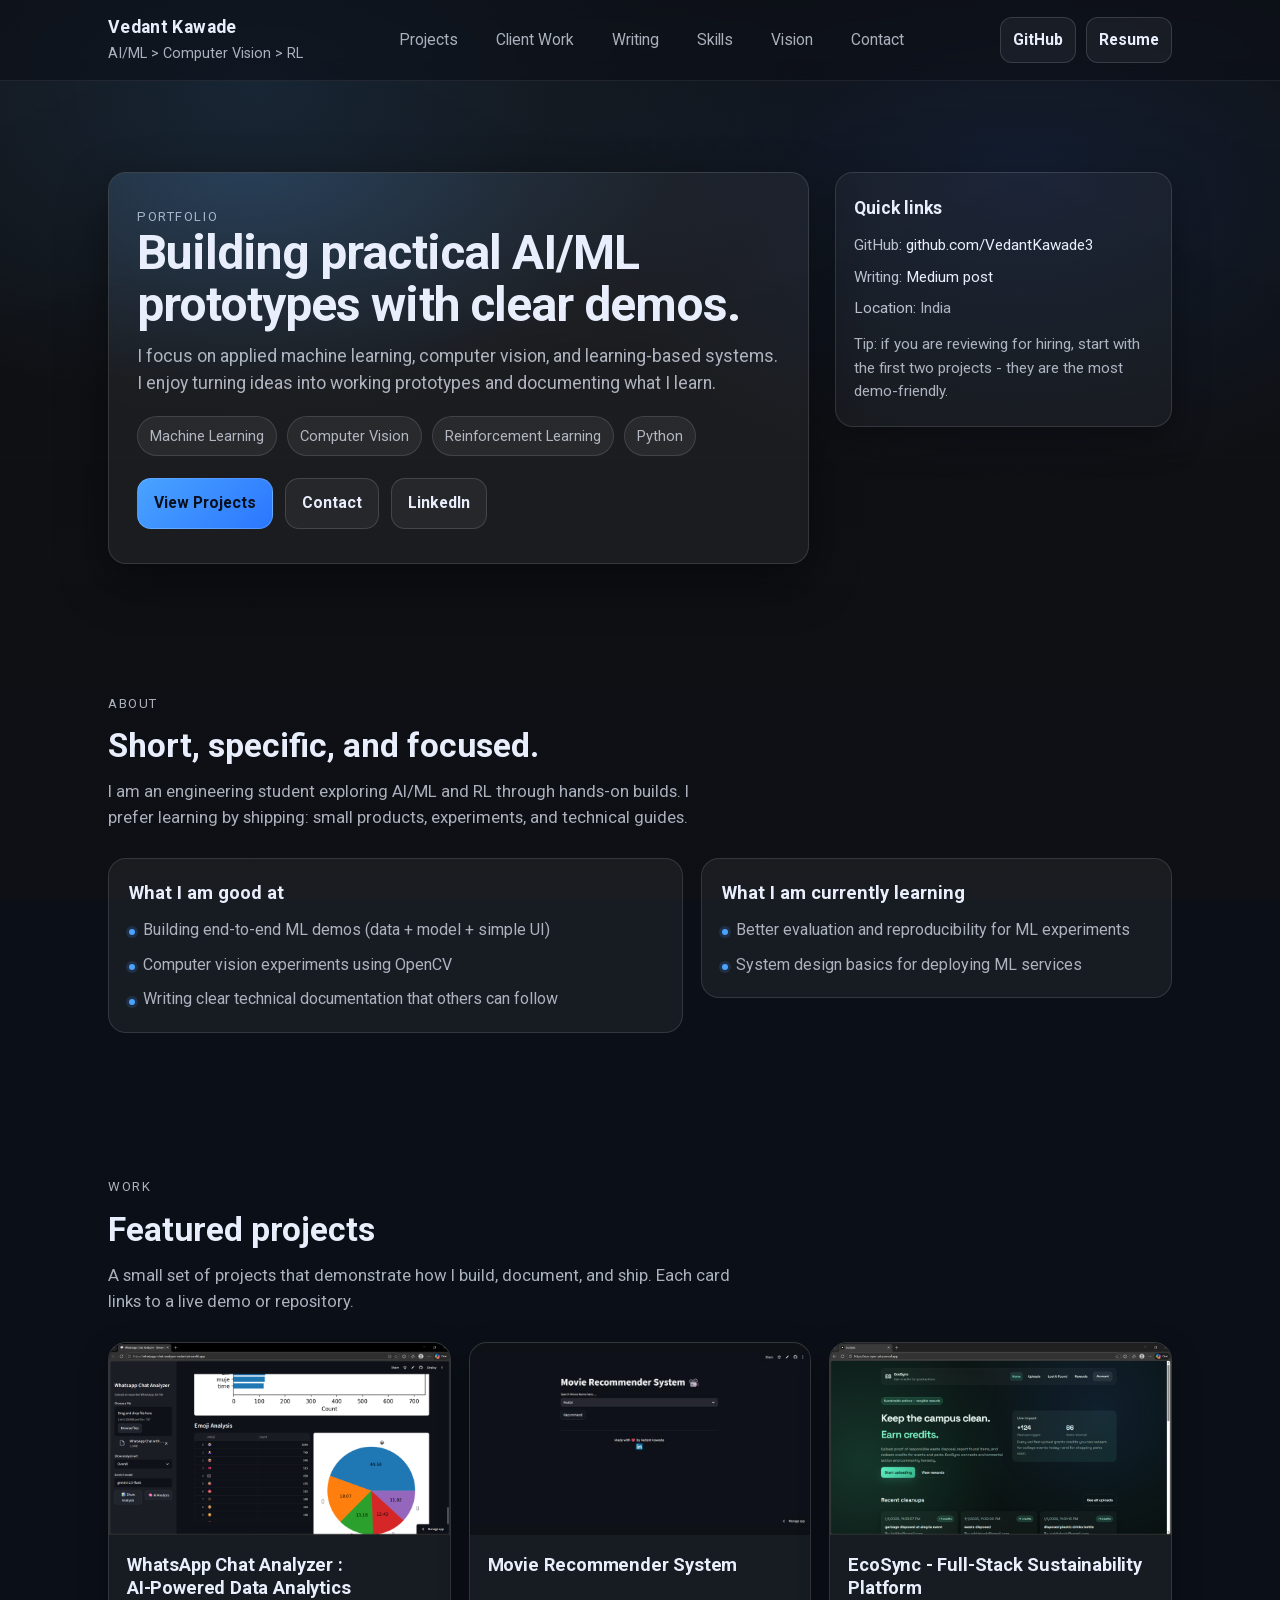
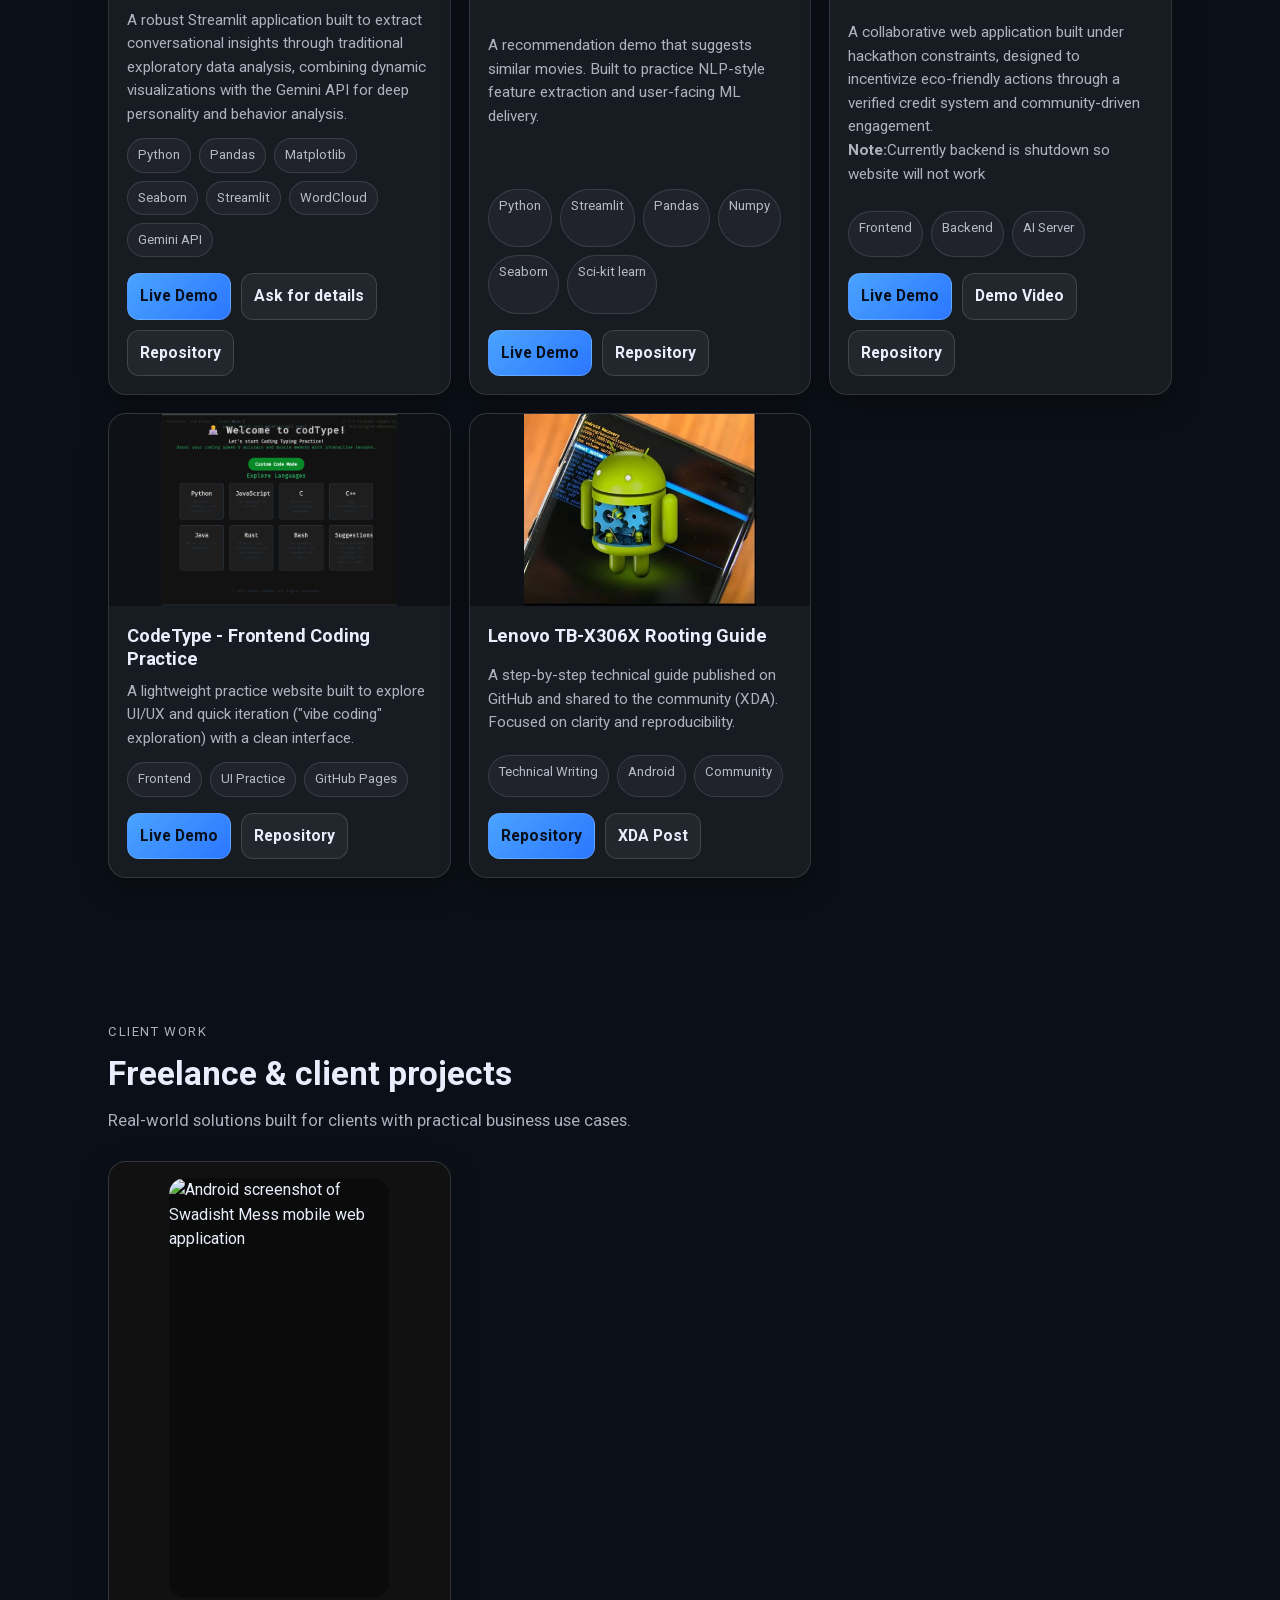
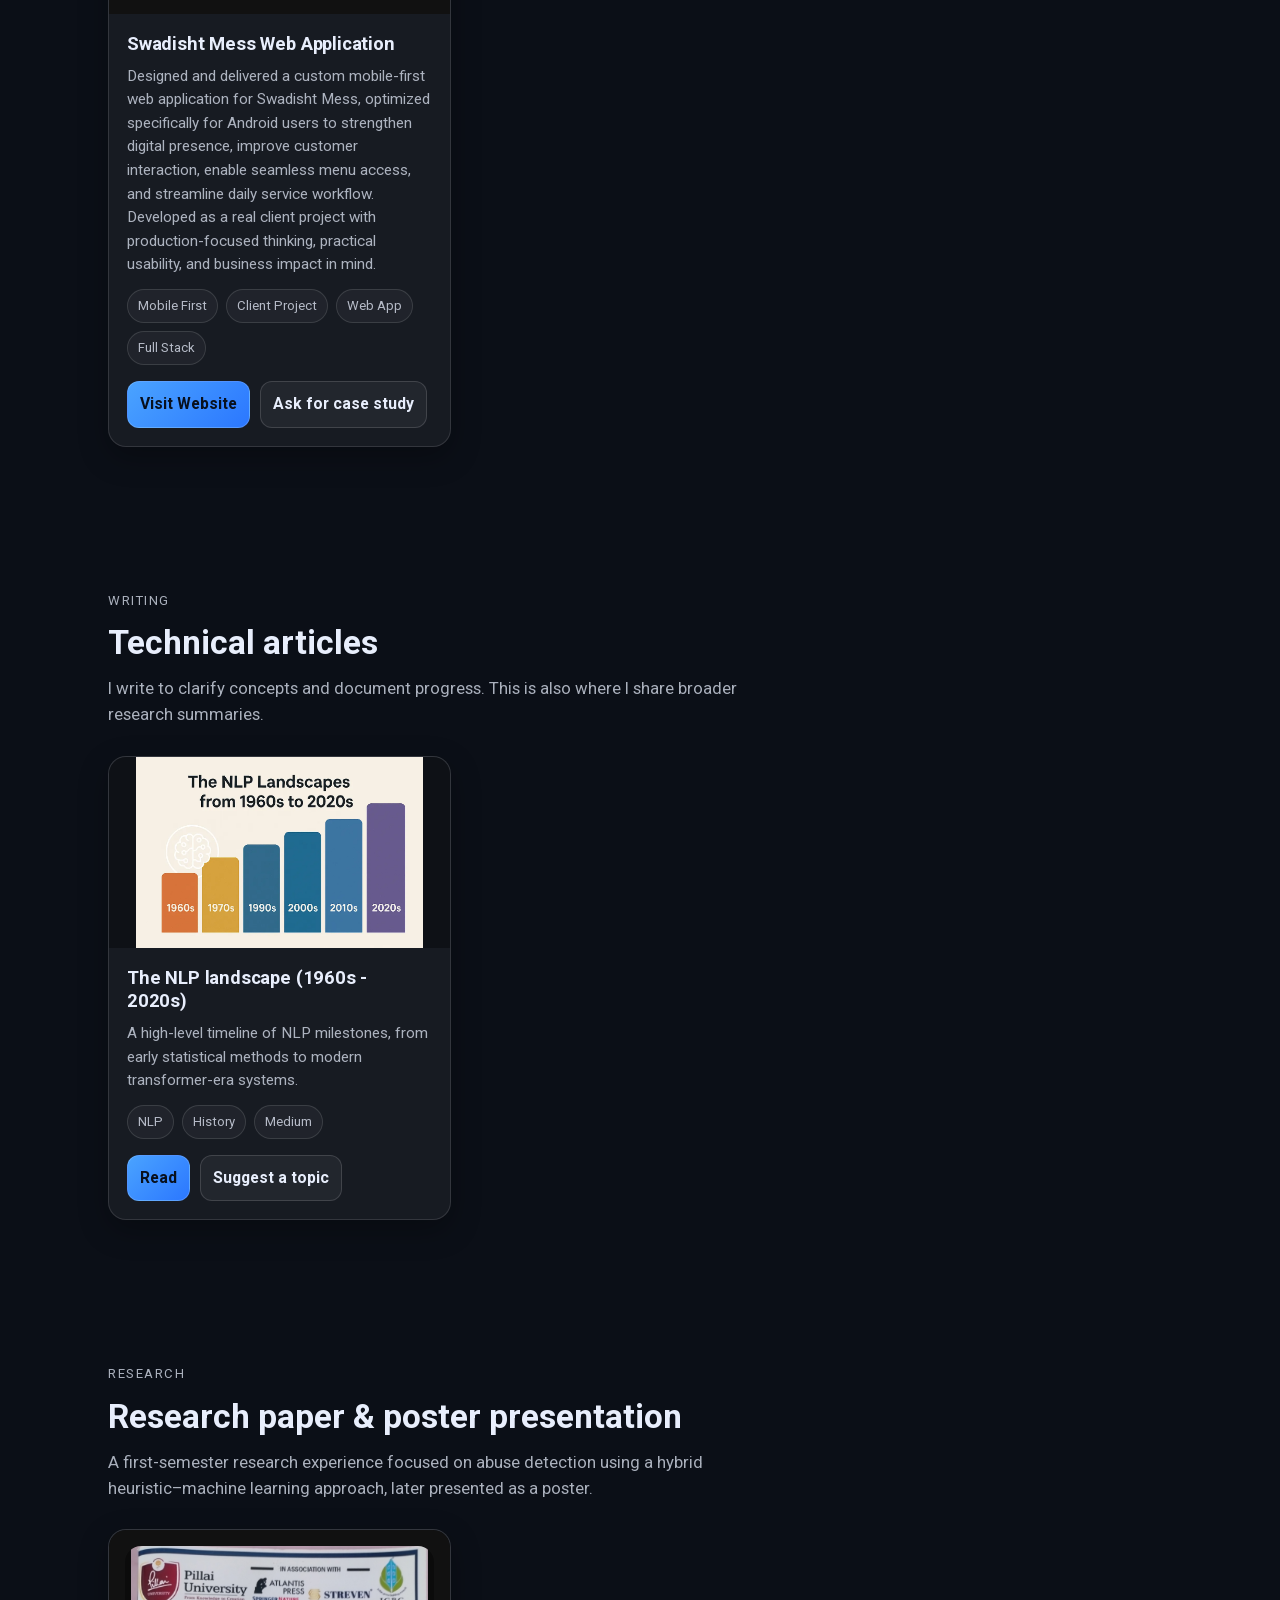
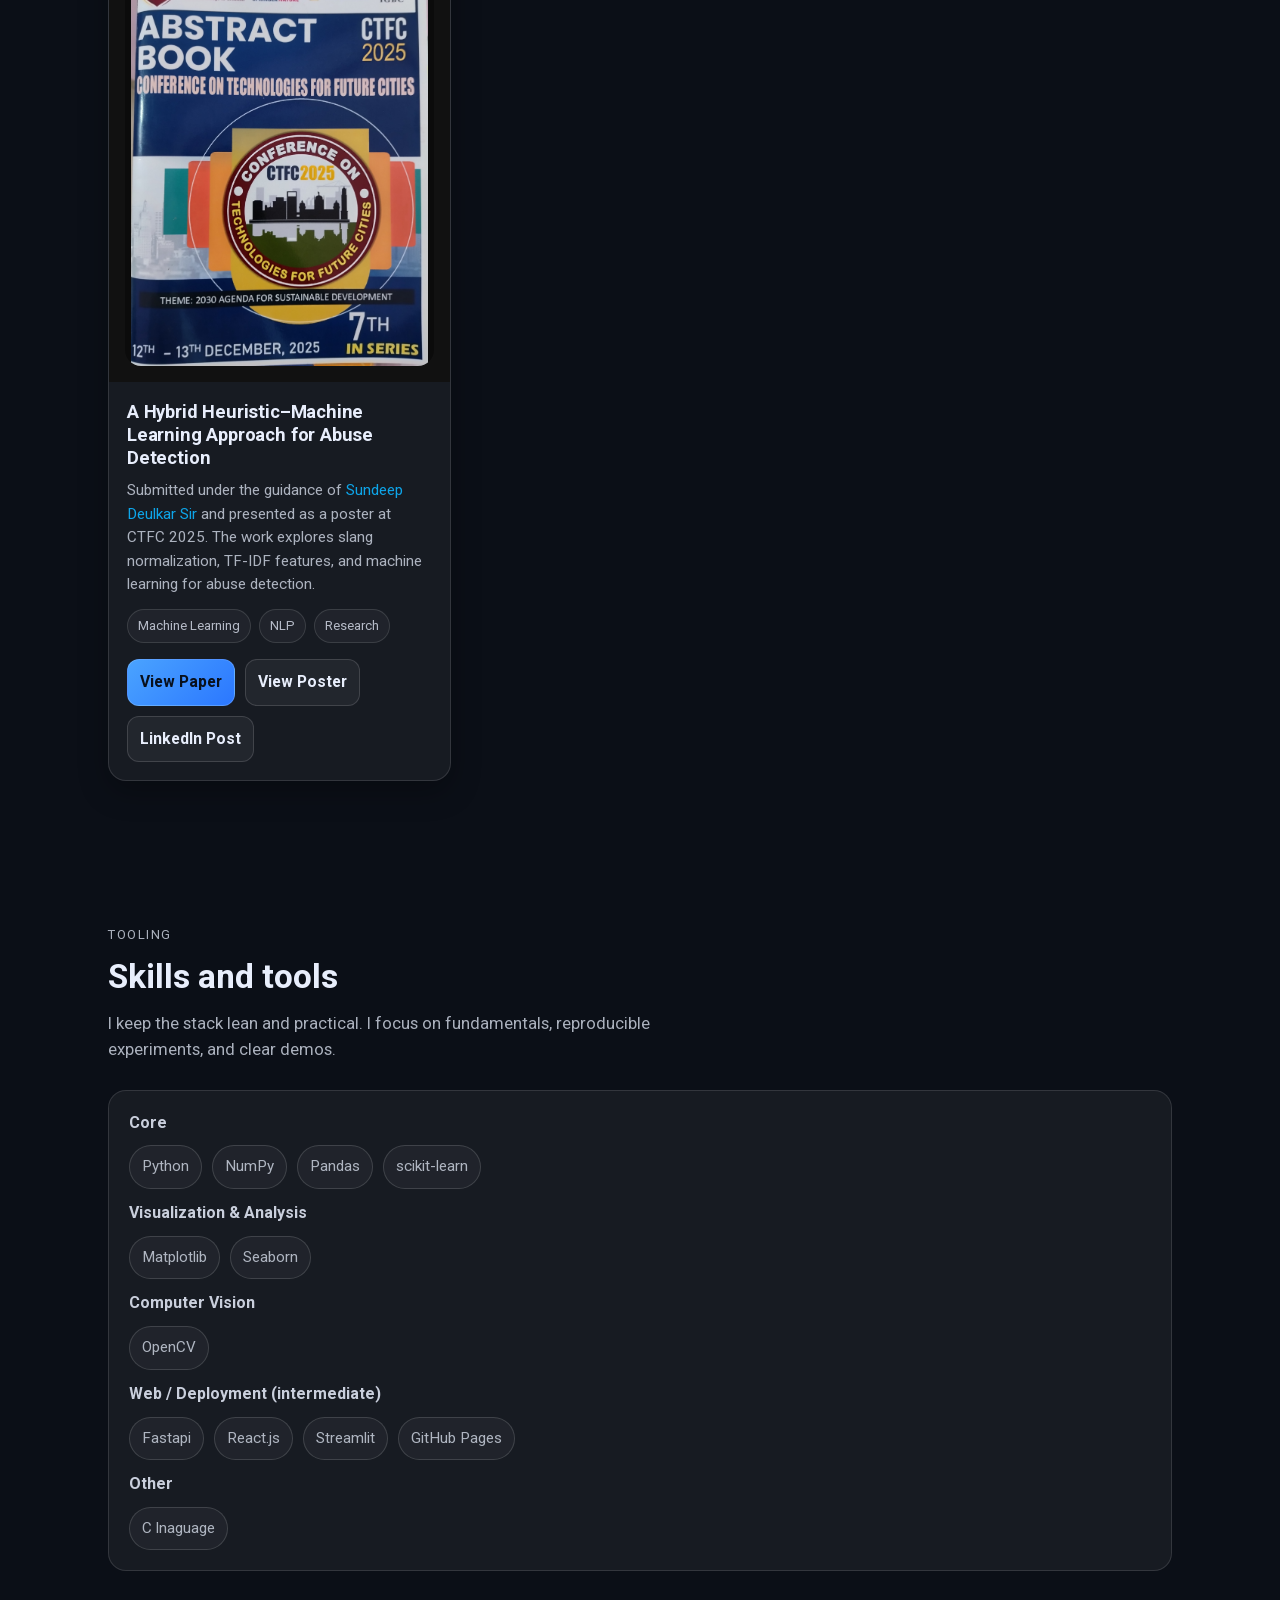
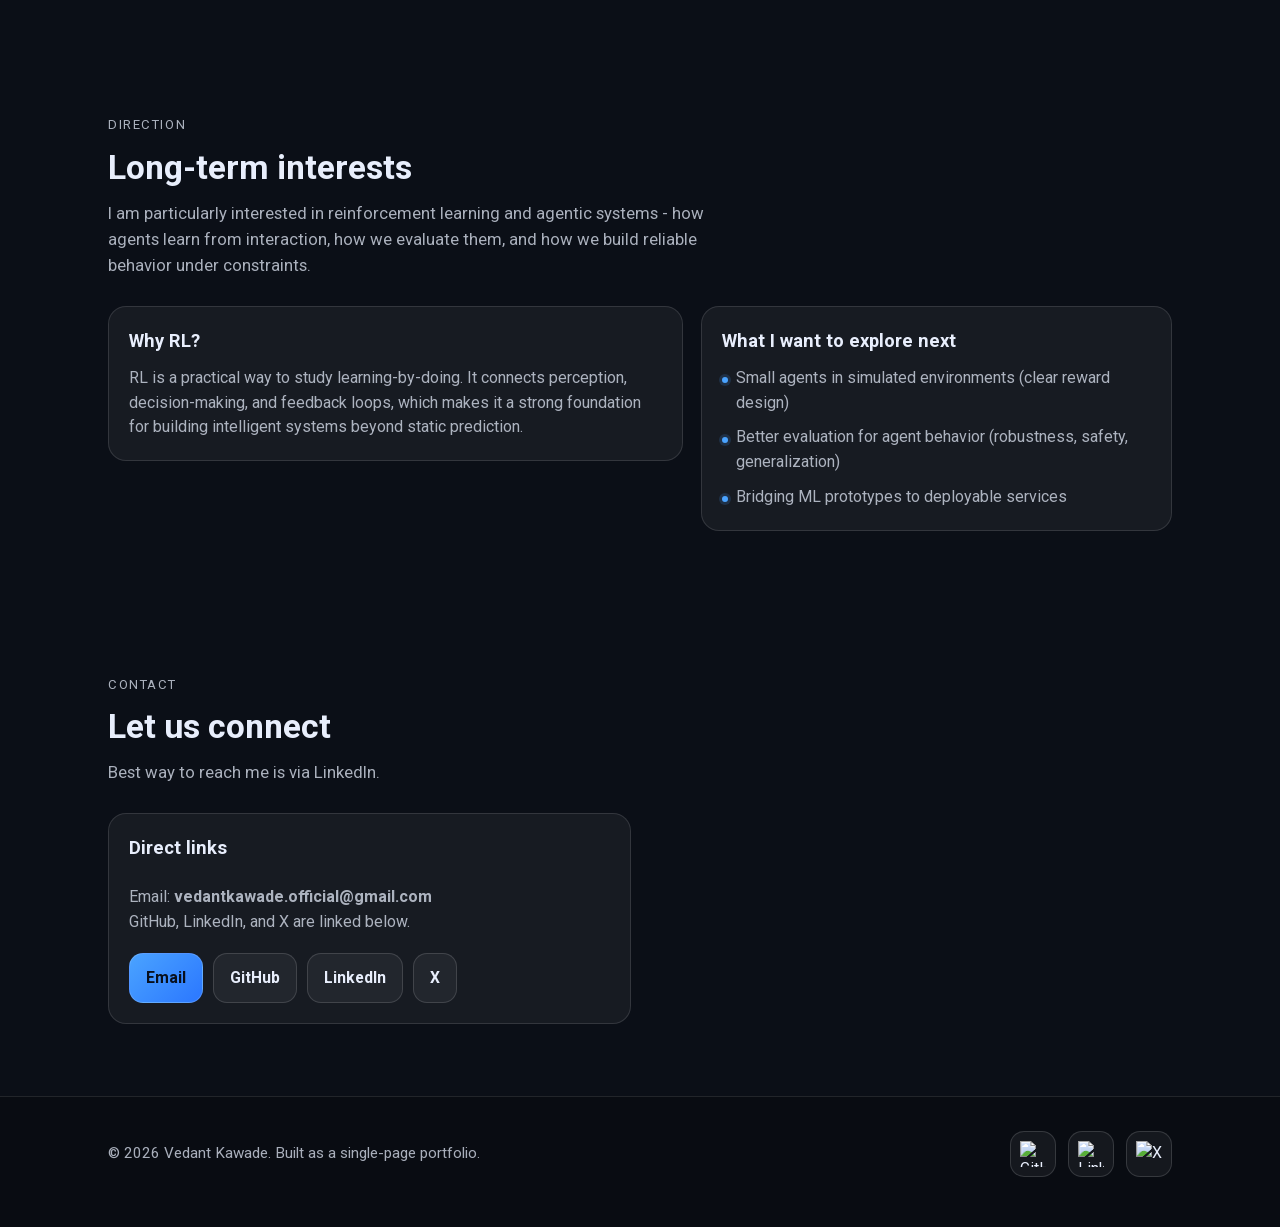
==== commit 47748453: "added freelance work" ====
--- a/index.html
+++ b/index.html
@@ -1 +1 @@
-<!DOCTYPE html><!--sNhDOZoEqttv613L_oRLp--><html lang="en"><head><meta charSet="utf-8"/><meta name="viewport" content="width=device-width, initial-scale=1"/><link rel="preload" href="/_next/static/media/ce62453a442c7f35-s.p.124b2306.woff2" as="font" crossorigin="" type="font/woff2"/><link rel="preload" as="image" href="images/Whatsapp-chat-analyser.png"/><link rel="preload" as="image" href="images/movie-recommender-system.jpeg"/><link rel="preload" as="image" href="images/EcoSync.png"/><link rel="preload" as="image" href="images/codeType.png"/><link rel="preload" as="image" href="images/project2.jpg"/><link rel="preload" as="image" href="images/nlp.jpg"/><link rel="preload" as="image" href="/images/Abstract_Book.jpeg"/><link rel="preload" as="image" href="https://user-images.githubusercontent.com/74038190/212257468-1e9a91f1-b626-4baa-b15d-5c385dfa7ed2.gif"/><link rel="preload" as="image" href="https://user-images.githubusercontent.com/74038190/235294012-0a55e343-37ad-4b0f-924f-c8431d9d2483.gif"/><link rel="preload" as="image" href="https://github.com/Anmol-Baranwal/Cool-GIFs-For-GitHub/assets/74038190/cc4fe88c-7f7a-41d8-b449-34b7a178c1c6"/><link rel="stylesheet" href="/_next/static/chunks/5aed4bbb9b1edcaa.css" data-precedence="next"/><link rel="preload" as="script" fetchPriority="low" href="/_next/static/chunks/6df817a1a2c85de2.js"/><script src="/_next/static/chunks/249261e921aeebba.js" async=""></script><script src="/_next/static/chunks/c8a3e5ecd9b5416d.js" async=""></script><script src="/_next/static/chunks/turbopack-dd7b5285d53c0232.js" async=""></script><script src="/_next/static/chunks/4fd93823156e59e8.js" async=""></script><script src="/_next/static/chunks/a34e682375f5f235.js" async=""></script><link rel="preload" href="https://cdnjs.cloudflare.com/ajax/libs/aos/2.3.4/aos.css" as="style"/><link rel="preload" href="https://cdnjs.cloudflare.com/ajax/libs/three.js/r128/three.min.js" as="script"/><link rel="preload" href="https://cdnjs.cloudflare.com/ajax/libs/aos/2.3.4/aos.js" as="script"/><meta name="next-size-adjust" content=""/><link rel="icon" href="images/favicon.png"/><title>Vedant Kawade - AI/ML Projects</title><meta name="description" content="Portfolio of Vedant Kawade: AI/ML projects, computer vision prototypes, and technical writing."/><meta property="og:title" content="Vedant Kawade - AI/ML Projects"/><meta property="og:description" content="AI/ML projects, computer vision prototypes, and technical writing."/><meta property="og:type" content="website"/><meta name="twitter:card" content="summary"/><meta name="twitter:title" content="Vedant Kawade - AI/ML Projects"/><meta name="twitter:description" content="AI/ML projects, computer vision prototypes, and technical writing."/><link rel="stylesheet" href="https://cdnjs.cloudflare.com/ajax/libs/aos/2.3.4/aos.css"/><script src="/_next/static/chunks/a6dad97d9634a72d.js" noModule=""></script></head><body class="roboto_8527ad35-module__5Wmriq__variable"><div hidden=""><!--$--><!--/$--></div><canvas id="neural-canvas" aria-hidden="true"></canvas><div class="bg-overlay" aria-hidden="true"></div><header><div class="container"><nav class="nav" aria-label="Primary navigation"><a class="brand" href="#top"><strong>Vedant Kawade</strong><span>AI/ML &gt; Computer Vision &gt; RL</span></a><ul class="nav-links" id="navLinks"><li><a href="#projects">Projects</a></li><li><a href="#writing">Writing</a></li><li><a href="#skills">Skills</a></li><li><a href="#vision">Vision</a></li><li><a href="#contact">Contact</a></li></ul><div class="nav-cta"><a class="btn small" href="https://github.com/VedantKawade3/" target="_blank" rel="noreferrer">GitHub</a><a class="btn small" href="/VedantKawade.pdf" target="_blank" rel="noreferrer">Resume</a><button class="icon-btn hamburger" id="navToggle" aria-controls="navLinks" aria-expanded="false" aria-label="Open menu" type="button">Menu</button></div></nav></div></header><main id="top"><section class="hero"><div class="container"><div class="hero-grid"><div class="hero-card" data-aos="fade-up"><div class="kicker">Portfolio</div><h1>Building practical AI/ML prototypes with clear demos.</h1><p>I focus on applied machine learning, computer vision, and learning-based systems. I enjoy turning ideas into working prototypes and documenting what I learn.</p><div class="hero-badges" aria-label="Areas of interest"><span class="chip">Machine Learning</span><span class="chip">Computer Vision</span><span class="chip">Reinforcement Learning</span><span class="chip">Python</span></div><div class="hero-actions"><a class="btn primary" href="#projects">View Projects</a><a class="btn" href="#contact">Contact</a><a class="btn" href="https://www.linkedin.com/in/vedant-kawade-09501b278/" target="_blank" rel="noreferrer">LinkedIn</a></div></div><aside class="side-card" data-aos="fade-up" data-aos-delay="100"><h3>Quick links</h3><div class="meta"><div><span style="color:rgba(232,238,252,0.78)">GitHub:</span> <a href="https://github.com/VedantKawade3/" target="_blank" rel="noreferrer">github.com/VedantKawade3</a></div><div><span style="color:rgba(232,238,252,0.78)">Writing:</span> <a href="#writing">Medium post</a></div><div><span style="color:rgba(232,238,252,0.78)">Location:</span> India</div></div><p>Tip: if you are reviewing for hiring, start with the first two projects - they are the most demo-friendly.</p></aside></div></div></section><section id="about" aria-label="About"><div class="container"><div class="section-head" data-aos="fade-up"><div class="kicker">About</div><h2>Short, specific, and focused.</h2><p class="lead">I am an engineering student exploring AI/ML and RL through hands-on builds. I prefer learning by shipping: small products, experiments, and technical guides.</p></div><div class="two-col"><div class="panel" data-aos="fade-up"><h3>What I am good at</h3><ul class="list"><li>Building end-to-end ML demos (data + model + simple UI)</li><li>Computer vision experiments using OpenCV</li><li>Writing clear technical documentation that others can follow</li></ul></div><div class="panel" data-aos="fade-up" data-aos-delay="100"><h3>What I am currently learning</h3><ul class="list"><li>Reinforcement learning fundamentals and agent behavior</li><li>Better evaluation and reproducibility for ML experiments</li><li>System design basics for deploying ML services</li></ul></div></div></div></section><section id="projects" aria-label="Projects"><div class="container"><div class="section-head" data-aos="fade-up"><div class="kicker">Work</div><h2>Featured projects</h2><p class="lead">A small set of projects that demonstrate how I build, document, and ship. Each card links to a live demo or repository.</p></div><div class="grid-3"><article class="card" data-aos="fade-up"><a href="https://whatsapp-chat-analyser-vedant.streamlit.app/" target="_blank" rel="noreferrer" aria-label="Open app demo"><img class="card-media" src="images/Whatsapp-chat-analyser.png" alt="Screenshot of WhatsApp Chat Analyzer : AI-Powered Data Analytics"/></a><div class="card-body"><h3 class="card-title">WhatsApp Chat Analyzer : <br/> AI-Powered Data Analytics</h3><p class="card-desc">A robust Streamlit application built to extract conversational insights through traditional exploratory data analysis, combining dynamic visualizations with the Gemini API for deep personality and behavior analysis.</p><div class="card-tags" aria-label="Tech tags"><span class="tag">Python</span><span class="tag">Pandas</span><span class="tag">Matplotlib</span><span class="tag">Seaborn</span><span class="tag">Streamlit</span><span class="tag">WordCloud</span><span class="tag">Gemini API</span></div></div><div class="card-actions"><a class="btn small primary" href="https://whatsapp-chat-analyser-vedant.streamlit.app/" target="_blank" rel="noreferrer">Live Demo</a><a class="btn small" href="#contact">Ask for details</a><a class="btn small" href="https://github.com/VedantKawade3/Whatsapp-chat-analyser" target="_blank">Repository</a></div></article><article class="card" data-aos="fade-up" data-aos-delay="80"><a href="https://vedant-kawade-movie-recommender-system.streamlit.app/" target="_blank" rel="noreferrer" aria-label="Open Movie Recommender demo"><img class="card-media" src="images/movie-recommender-system.jpeg" alt="Screenshot of Movie Recommender System app"/></a><div class="card-body"><h3 class="card-title">Movie Recommender System</h3><p class="card-desc">A recommendation demo that suggests similar movies. Built to practice NLP-style feature extraction and user-facing ML delivery.</p><div class="card-tags" aria-label="Tech tags"><span class="tag">Python</span><span class="tag">Streamlit</span><span class="tag">Pandas</span><span class="tag">Numpy</span><span class="tag">Seaborn</span><span class="tag">Sci-kit learn</span></div></div><div class="card-actions"><a class="btn small primary" href="https://vedant-kawade-movie-recommender-system.streamlit.app/" target="_blank" rel="noreferrer">Live Demo</a><a class="btn small" href="https://github.com/VedantKawade3/Movie-recommender-system" target="_blank">Repository</a></div></article><article class="card" data-aos="fade-up"><a href="https://eco-sync-zeta.vercel.app/" target="_blank" rel="noreferrer" aria-label="Open CodeType demo"><img class="card-media" src="images/EcoSync.png" alt="Screenshot of EcoSync - Full-Stack Sustainability Platform"/></a><div class="card-body"><h3 class="card-title">EcoSync - Full-Stack Sustainability Platform</h3><p class="card-desc">A collaborative web application built under hackathon constraints, designed to incentivize eco-friendly actions through a verified credit system and community-driven engagement.<br/><b>Note:</b>Currently backend is shutdown so website will not work</p><div class="card-tags" aria-label="Tech tags"><span class="tag">Frontend</span><span class="tag">Backend</span><span class="tag">AI Server</span></div></div><div class="card-actions"><a class="btn small primary" href="https://eco-sync-zeta.vercel.app/" target="_blank" rel="noreferrer">Live Demo</a><a class="btn small" href="https://youtu.be/HfLGP3NifjY?si=GocNLW47LzYC2J6Y" target="_blank">Demo Video</a><a class="btn small" href="https://github.com/VedantKawade3/EcoSync" target="_blank">Repository</a></div></article><article class="card" data-aos="fade-up"><a href="https://codetype.js.org/index.html" target="_blank" rel="noreferrer" aria-label="Open CodeType demo"><img class="card-media" src="images/codeType.png" alt="Screenshot of CodeType: a frontend coding practice website"/></a><div class="card-body"><h3 class="card-title">CodeType - Frontend Coding Practice</h3><p class="card-desc">A lightweight practice website built to explore UI/UX and quick iteration (&quot;vibe coding&quot; exploration) with a clean interface.</p><div class="card-tags" aria-label="Tech tags"><span class="tag">Frontend</span><span class="tag">UI Practice</span><span class="tag">GitHub Pages</span></div></div><div class="card-actions"><a class="btn small primary" href="https://codetype.js.org/index.html" target="_blank" rel="noreferrer">Live Demo</a><a class="btn small" href="https://github.com/VedantKawade3/codeType" target="_blank">Repository</a></div></article><article class="card" data-aos="fade-up" data-aos-delay="160"><a href="https://github.com/VedantKawade3/Rooting-of-lenovo_TB-X306X" target="_blank" rel="noreferrer" aria-label="Open Rooting guide repository"><img class="card-media" src="images/project2.jpg" alt="Thumbnail for Lenovo TB-X306X rooting guide"/></a><div class="card-body"><h3 class="card-title">Lenovo TB-X306X Rooting Guide</h3><p class="card-desc">A step-by-step technical guide published on GitHub and shared to the community (XDA). Focused on clarity and reproducibility.</p><div class="card-tags" aria-label="Tech tags"><span class="tag">Technical Writing</span><span class="tag">Android</span><span class="tag">Community</span></div></div><div class="card-actions"><a class="btn small primary" href="https://github.com/VedantKawade3/Rooting-of-lenovo_TB-X306X" target="_blank" rel="noreferrer">Repository</a><a class="btn small" href="https://xdaforums.com/t/root-tb-x306x.4263277/" target="_blank" rel="noreferrer">XDA Post</a></div></article></div></div></section><section id="writing" aria-label="Writing"><div class="container"><div class="section-head" data-aos="fade-up"><div class="kicker">Writing</div><h2>Technical articles</h2><p class="lead">I write to clarify concepts and document progress. This is also where I share broader research summaries.</p></div><div class="grid-3"><article class="card" data-aos="fade-up"><a href="https://medium.com/@vedantkawade.official/the-nlp-landscapes-from-1960s-to-2020s-5be65c30f883" target="_blank" rel="noreferrer" aria-label="Open Medium article"><img class="card-media" src="images/nlp.jpg" alt="Blog cover image related to NLP history"/></a><div class="card-body"><h3 class="card-title">The NLP landscape (1960s - 2020s)</h3><p class="card-desc">A high-level timeline of NLP milestones, from early statistical methods to modern transformer-era systems.</p><div class="card-tags"><span class="tag">NLP</span><span class="tag">History</span><span class="tag">Medium</span></div></div><div class="card-actions"><a class="btn small primary" href="https://medium.com/@vedantkawade.official/the-nlp-landscapes-from-1960s-to-2020s-5be65c30f883" target="_blank" rel="noreferrer">Read</a><a class="btn small" href="#contact">Suggest a topic</a></div></article></div></div></section><section id="research" aria-label="Research"><div class="container"><div class="section-head" data-aos="fade-up"><div class="kicker">Research</div><h2>Research paper &amp; poster presentation</h2><p class="lead">A first-semester research experience focused on abuse detection using a hybrid heuristic–machine learning approach, later presented as a poster.</p></div><div class="grid-3"><article class="card" data-aos="fade-up"><a href="/images/CTFC2025_Paper_Vedant_Kawade.pdf" target="_blank" rel="noreferrer" aria-label="Open research paper PDF"><img class="card-media" src="/images/Abstract_Book.jpeg" alt="Research poster and conference proof for CTFC 2025"/></a><div class="card-body"><h3 class="card-title">A Hybrid Heuristic–Machine Learning Approach for Abuse Detection</h3><p class="card-desc">Submitted under the guidance of <a href="https://www.linkedin.com/in/dr-sundeep-deulkar-aa2a2521/" target="_blank" rel="noreferrer" style="color:#0ea5e9">Sundeep Deulkar Sir</a> and presented as a poster at CTFC 2025. The work explores slang normalization, TF-IDF features, and machine learning for abuse detection.</p><div class="card-tags"><span class="tag">Machine Learning</span><span class="tag">NLP</span><span class="tag">Research</span></div></div><div class="card-actions"><a class="btn small primary" href="/images/CTFC2025_Paper_Vedant_Kawade.pdf" target="_blank" rel="noreferrer">View Paper</a><a class="btn small" href="/images/Poster.jpeg" target="_blank" rel="noreferrer">View Poster</a><a class="btn small" href="https://www.linkedin.com/posts/vedantkawade3_research-posterpresentation-ctfc2025-activity-7450542478836776960-HGqM" target="_blank" rel="noreferrer">LinkedIn Post</a></div></article></div></div></section><section id="skills" aria-label="Skills"><div class="container"><div class="section-head" data-aos="fade-up"><div class="kicker">Tooling</div><h2>Skills and tools</h2><p class="lead">I keep the stack lean and practical. I focus on fundamentals, reproducible experiments, and clear demos.</p></div><div class="panel skills-wrap" data-aos="fade-up"><div class="skill-group"><div class="skill-group-title">Core</div><div class="skills"><span class="skill">Python</span><span class="skill">NumPy</span><span class="skill">Pandas</span><span class="skill">scikit-learn</span></div></div><div class="skill-group"><div class="skill-group-title">Visualization &amp; Analysis</div><div class="skills"><span class="skill">Matplotlib</span><span class="skill">Seaborn</span></div></div><div class="skill-group"><div class="skill-group-title">Computer Vision</div><div class="skills"><span class="skill">OpenCV</span></div></div><div class="skill-group"><div class="skill-group-title">Web / Deployment (basic)</div><div class="skills"><span class="skill">Flask</span><span class="skill">Streamlit</span><span class="skill">GitHub Pages</span></div></div><div class="skill-group"><div class="skill-group-title">Other</div><div class="skills"><span class="skill">C++ (basics)</span></div></div></div></div></section><section id="vision" aria-label="Vision"><div class="container"><div class="section-head" data-aos="fade-up"><div class="kicker">Direction</div><h2>Long-term interests</h2><p class="lead">I am particularly interested in reinforcement learning and agentic systems - how agents learn from interaction, how we evaluate them, and how we build reliable behavior under constraints.</p></div><div class="two-col"><div class="panel" data-aos="fade-up"><h3>Why RL?</h3><p>RL is a practical way to study learning-by-doing. It connects perception, decision-making, and feedback loops, which makes it a strong foundation for building intelligent systems beyond static prediction.</p></div><div class="panel" data-aos="fade-up" data-aos-delay="80"><h3>What I want to explore next</h3><ul class="list"><li>Small agents in simulated environments (clear reward design)</li><li>Better evaluation for agent behavior (robustness, safety, generalization)</li><li>Bridging ML prototypes to deployable services</li></ul></div></div></div></section><section id="contact" aria-label="Contact"><div class="container"><div class="section-head" data-aos="fade-up"><div class="kicker">Contact</div><h2>Let us connect</h2><p class="lead">Best way to reach me is via LinkedIn or email.</p></div><div class="contact-grid"><div class="panel contact-item" data-aos="fade-up"><h3>Direct links</h3><p class="lead" style="font-size:1rem">Email: <strong>vedantkawade.official@gmail.com</strong><br/>GitHub, LinkedIn, and X are linked below.</p><div class="contact-actions"><a class="btn primary" href="mailto:vedantkawade.official@gmail.com?subject=Portfolio%20Inquiry" aria-label="Email Vedant">Email</a><a class="btn" href="https://github.com/VedantKawade3/" target="_blank" rel="noreferrer">GitHub</a><a class="btn" href="https://www.linkedin.com/in/vedant-kawade-09501b278/" target="_blank" rel="noreferrer">LinkedIn</a><a class="btn" href="https://x.com/Vedant_Kawade07" target="_blank" rel="noreferrer">X</a></div></div></div></div></section><footer data-aos="fade-up"><div class="container"><div class="footer-grid"><div class="footer-note">© <!-- -->2026<!-- --> Vedant Kawade. Built as a single-page portfolio.</div><div class="social" aria-label="Social links"><a href="https://github.com/VedantKawade3/" target="_blank" rel="noreferrer" aria-label="GitHub"><img src="https://user-images.githubusercontent.com/74038190/212257468-1e9a91f1-b626-4baa-b15d-5c385dfa7ed2.gif" alt="GitHub icon"/></a><a href="https://www.linkedin.com/in/vedantkawade3" target="_blank" rel="noreferrer" aria-label="LinkedIn"><img src="https://user-images.githubusercontent.com/74038190/235294012-0a55e343-37ad-4b0f-924f-c8431d9d2483.gif" alt="LinkedIn icon"/></a><a href="https://x.com/Vedant_Kawade07" target="_blank" rel="noreferrer" aria-label="X"><img src="https://github.com/Anmol-Baranwal/Cool-GIFs-For-GitHub/assets/74038190/cc4fe88c-7f7a-41d8-b449-34b7a178c1c6" alt="X icon"/></a></div></div></div></footer></main><!--$--><!--/$--><script src="/_next/static/chunks/6df817a1a2c85de2.js" id="_R_" async=""></script><script>(self.__next_f=self.__next_f||[]).push([0])</script><script>self.__next_f.push([1,"1:\"$Sreact.fragment\"\n2:I[39756,[\"/_next/static/chunks/4fd93823156e59e8.js\"],\"default\"]\n3:I[37457,[\"/_next/static/chunks/4fd93823156e59e8.js\"],\"default\"]\n4:I[47257,[\"/_next/static/chunks/4fd93823156e59e8.js\"],\"ClientPageRoot\"]\n5:I[81694,[\"/_next/static/chunks/a34e682375f5f235.js\"],\"default\"]\n8:I[97367,[\"/_next/static/chunks/4fd93823156e59e8.js\"],\"OutletBoundary\"]\n9:\"$Sreact.suspense\"\nb:I[97367,[\"/_next/static/chunks/4fd93823156e59e8.js\"],\"ViewportBoundary\"]\nd:I[97367,[\"/_next/static/chunks/4fd93823156e59e8.js\"],\"MetadataBoundary\"]\nf:I[68027,[\"/_next/static/chunks/4fd93823156e59e8.js\"],\"default\"]\n:HL[\"/_next/static/chunks/5aed4bbb9b1edcaa.css\",\"style\"]\n:HL[\"/_next/static/media/ce62453a442c7f35-s.p.124b2306.woff2\",\"font\",{\"crossOrigin\":\"\",\"type\":\"font/woff2\"}]\n:HL[\"https://cdnjs.cloudflare.com/ajax/libs/aos/2.3.4/aos.css\",\"style\"]\n"])</script><script>self.__next_f.push([1,"0:{\"P\":null,\"b\":\"sNhDOZoEqttv613L_oRLp\",\"c\":[\"\",\"\"],\"q\":\"\",\"i\":false,\"f\":[[[\"\",{\"children\":[\"__PAGE__\",{}]},\"$undefined\",\"$undefined\",true],[[\"$\",\"$1\",\"c\",{\"children\":[[[\"$\",\"link\",\"0\",{\"rel\":\"stylesheet\",\"href\":\"/_next/static/chunks/5aed4bbb9b1edcaa.css\",\"precedence\":\"next\",\"crossOrigin\":\"$undefined\",\"nonce\":\"$undefined\"}]],[\"$\",\"html\",null,{\"lang\":\"en\",\"children\":[[\"$\",\"head\",null,{\"children\":[[\"$\",\"link\",null,{\"rel\":\"icon\",\"href\":\"images/favicon.png\"}],[\"$\",\"link\",null,{\"rel\":\"stylesheet\",\"href\":\"https://cdnjs.cloudflare.com/ajax/libs/aos/2.3.4/aos.css\"}]]}],[\"$\",\"body\",null,{\"className\":\"roboto_8527ad35-module__5Wmriq__variable\",\"children\":[\"$\",\"$L2\",null,{\"parallelRouterKey\":\"children\",\"error\":\"$undefined\",\"errorStyles\":\"$undefined\",\"errorScripts\":\"$undefined\",\"template\":[\"$\",\"$L3\",null,{}],\"templateStyles\":\"$undefined\",\"templateScripts\":\"$undefined\",\"notFound\":[[[\"$\",\"title\",null,{\"children\":\"404: This page could not be found.\"}],[\"$\",\"div\",null,{\"style\":{\"fontFamily\":\"system-ui,\\\"Segoe UI\\\",Roboto,Helvetica,Arial,sans-serif,\\\"Apple Color Emoji\\\",\\\"Segoe UI Emoji\\\"\",\"height\":\"100vh\",\"textAlign\":\"center\",\"display\":\"flex\",\"flexDirection\":\"column\",\"alignItems\":\"center\",\"justifyContent\":\"center\"},\"children\":[\"$\",\"div\",null,{\"children\":[[\"$\",\"style\",null,{\"dangerouslySetInnerHTML\":{\"__html\":\"body{color:#000;background:#fff;margin:0}.next-error-h1{border-right:1px solid rgba(0,0,0,.3)}@media (prefers-color-scheme:dark){body{color:#fff;background:#000}.next-error-h1{border-right:1px solid rgba(255,255,255,.3)}}\"}}],[\"$\",\"h1\",null,{\"className\":\"next-error-h1\",\"style\":{\"display\":\"inline-block\",\"margin\":\"0 20px 0 0\",\"padding\":\"0 23px 0 0\",\"fontSize\":24,\"fontWeight\":500,\"verticalAlign\":\"top\",\"lineHeight\":\"49px\"},\"children\":404}],[\"$\",\"div\",null,{\"style\":{\"display\":\"inline-block\"},\"children\":[\"$\",\"h2\",null,{\"style\":{\"fontSize\":14,\"fontWeight\":400,\"lineHeight\":\"49px\",\"margin\":0},\"children\":\"This page could not be found.\"}]}]]}]}]],[]],\"forbidden\":\"$undefined\",\"unauthorized\":\"$undefined\"}]}]]}]]}],{\"children\":[[\"$\",\"$1\",\"c\",{\"children\":[[\"$\",\"$L4\",null,{\"Component\":\"$5\",\"serverProvidedParams\":{\"searchParams\":{},\"params\":{},\"promises\":[\"$@6\",\"$@7\"]}}],[[\"$\",\"script\",\"script-0\",{\"src\":\"/_next/static/chunks/a34e682375f5f235.js\",\"async\":true,\"nonce\":\"$undefined\"}]],[\"$\",\"$L8\",null,{\"children\":[\"$\",\"$9\",null,{\"name\":\"Next.MetadataOutlet\",\"children\":\"$@a\"}]}]]}],{},null,false,false]},null,false,false],[\"$\",\"$1\",\"h\",{\"children\":[null,[\"$\",\"$Lb\",null,{\"children\":\"$Lc\"}],[\"$\",\"div\",null,{\"hidden\":true,\"children\":[\"$\",\"$Ld\",null,{\"children\":[\"$\",\"$9\",null,{\"name\":\"Next.Metadata\",\"children\":\"$Le\"}]}]}],[\"$\",\"meta\",null,{\"name\":\"next-size-adjust\",\"content\":\"\"}]]}],false]],\"m\":\"$undefined\",\"G\":[\"$f\",[]],\"S\":true}\n"])</script><script>self.__next_f.push([1,"6:{}\n7:\"$0:f:0:1:1:children:0:props:children:0:props:serverProvidedParams:params\"\n"])</script><script>self.__next_f.push([1,"c:[[\"$\",\"meta\",\"0\",{\"charSet\":\"utf-8\"}],[\"$\",\"meta\",\"1\",{\"name\":\"viewport\",\"content\":\"width=device-width, initial-scale=1\"}]]\n"])</script><script>self.__next_f.push([1,"a:null\ne:[[\"$\",\"title\",\"0\",{\"children\":\"Vedant Kawade - AI/ML Projects\"}],[\"$\",\"meta\",\"1\",{\"name\":\"description\",\"content\":\"Portfolio of Vedant Kawade: AI/ML projects, computer vision prototypes, and technical writing.\"}],[\"$\",\"meta\",\"2\",{\"property\":\"og:title\",\"content\":\"Vedant Kawade - AI/ML Projects\"}],[\"$\",\"meta\",\"3\",{\"property\":\"og:description\",\"content\":\"AI/ML projects, computer vision prototypes, and technical writing.\"}],[\"$\",\"meta\",\"4\",{\"property\":\"og:type\",\"content\":\"website\"}],[\"$\",\"meta\",\"5\",{\"name\":\"twitter:card\",\"content\":\"summary\"}],[\"$\",\"meta\",\"6\",{\"name\":\"twitter:title\",\"content\":\"Vedant Kawade - AI/ML Projects\"}],[\"$\",\"meta\",\"7\",{\"name\":\"twitter:description\",\"content\":\"AI/ML projects, computer vision prototypes, and technical writing.\"}]]\n"])</script></body></html>+<!DOCTYPE html><!--OMufeYDZoyVh39wq5rhnS--><html lang="en"><head><meta charSet="utf-8"/><meta name="viewport" content="width=device-width, initial-scale=1"/><link rel="preload" href="/_next/static/media/ce62453a442c7f35-s.p.124b2306.woff2" as="font" crossorigin="" type="font/woff2"/><link rel="preload" as="image" href="images/Whatsapp-chat-analyser.png"/><link rel="preload" as="image" href="images/movie-recommender-system.jpeg"/><link rel="preload" as="image" href="images/EcoSync.png"/><link rel="preload" as="image" href="images/codeType.png"/><link rel="preload" as="image" href="images/project2.jpg"/><link rel="preload" as="image" href="images/SwadishtMess.png"/><link rel="preload" as="image" href="images/nlp.jpg"/><link rel="preload" as="image" href="/images/Abstract_Book.jpeg"/><link rel="preload" as="image" href="https://user-images.githubusercontent.com/74038190/212257468-1e9a91f1-b626-4baa-b15d-5c385dfa7ed2.gif"/><link rel="preload" as="image" href="https://user-images.githubusercontent.com/74038190/235294012-0a55e343-37ad-4b0f-924f-c8431d9d2483.gif"/><link rel="stylesheet" href="/_next/static/chunks/5aed4bbb9b1edcaa.css" data-precedence="next"/><link rel="preload" as="script" fetchPriority="low" href="/_next/static/chunks/6df817a1a2c85de2.js"/><script src="/_next/static/chunks/249261e921aeebba.js" async=""></script><script src="/_next/static/chunks/c8a3e5ecd9b5416d.js" async=""></script><script src="/_next/static/chunks/turbopack-dd7b5285d53c0232.js" async=""></script><script src="/_next/static/chunks/4fd93823156e59e8.js" async=""></script><script src="/_next/static/chunks/c6ab8a34ee2819ac.js" async=""></script><link rel="preload" href="https://cdnjs.cloudflare.com/ajax/libs/aos/2.3.4/aos.css" as="style"/><link rel="preload" href="https://cdnjs.cloudflare.com/ajax/libs/three.js/r128/three.min.js" as="script"/><link rel="preload" href="https://cdnjs.cloudflare.com/ajax/libs/aos/2.3.4/aos.js" as="script"/><link rel="preload" as="image" href="https://github.com/Anmol-Baranwal/Cool-GIFs-For-GitHub/assets/74038190/cc4fe88c-7f7a-41d8-b449-34b7a178c1c6"/><meta name="next-size-adjust" content=""/><link rel="icon" href="images/favicon.png"/><title>Vedant Kawade - AI/ML Projects</title><meta name="description" content="Portfolio of Vedant Kawade: AI/ML projects, computer vision prototypes, and technical writing."/><meta property="og:title" content="Vedant Kawade - AI/ML Projects"/><meta property="og:description" content="AI/ML projects, computer vision prototypes, and technical writing."/><meta property="og:type" content="website"/><meta name="twitter:card" content="summary"/><meta name="twitter:title" content="Vedant Kawade - AI/ML Projects"/><meta name="twitter:description" content="AI/ML projects, computer vision prototypes, and technical writing."/><link rel="stylesheet" href="https://cdnjs.cloudflare.com/ajax/libs/aos/2.3.4/aos.css"/><script src="/_next/static/chunks/a6dad97d9634a72d.js" noModule=""></script></head><body class="roboto_8527ad35-module__5Wmriq__variable"><div hidden=""><!--$--><!--/$--></div><canvas id="neural-canvas" aria-hidden="true"></canvas><div class="bg-overlay" aria-hidden="true"></div><header><div class="container"><nav class="nav" aria-label="Primary navigation"><a class="brand" href="#top"><strong>Vedant Kawade</strong><span>AI/ML &gt; Computer Vision &gt; RL</span></a><ul class="nav-links" id="navLinks"><li><a href="#projects">Projects</a></li><li><a href="#freelance">Client Work</a></li><li><a href="#writing">Writing</a></li><li><a href="#skills">Skills</a></li><li><a href="#vision">Vision</a></li><li><a href="#contact">Contact</a></li></ul><div class="nav-cta"><a class="btn small" href="https://github.com/VedantKawade3/" target="_blank" rel="noreferrer">GitHub</a><a class="btn small" href="/VedantKawade.pdf" target="_blank" rel="noreferrer">Resume</a><button class="icon-btn hamburger" id="navToggle" aria-controls="navLinks" aria-expanded="false" aria-label="Open menu" type="button">Menu</button></div></nav></div></header><main id="top"><section class="hero"><div class="container"><div class="hero-grid"><div class="hero-card" data-aos="fade-up"><div class="kicker">Portfolio</div><h1>Building practical AI/ML prototypes with clear demos.</h1><p>I focus on applied machine learning, computer vision, and learning-based systems. I enjoy turning ideas into working prototypes and documenting what I learn.</p><div class="hero-badges" aria-label="Areas of interest"><span class="chip">Machine Learning</span><span class="chip">Computer Vision</span><span class="chip">Reinforcement Learning</span><span class="chip">Python</span></div><div class="hero-actions"><a class="btn primary" href="#projects">View Projects</a><a class="btn" href="#contact">Contact</a><a class="btn" href="https://www.linkedin.com/in/vedantkawade3" target="_blank" rel="noreferrer">LinkedIn</a></div></div><aside class="side-card" data-aos="fade-up" data-aos-delay="100"><h3>Quick links</h3><div class="meta"><div><span style="color:rgba(232,238,252,0.78)">GitHub:</span> <a href="https://github.com/VedantKawade3/" target="_blank" rel="noreferrer">github.com/VedantKawade3</a></div><div><span style="color:rgba(232,238,252,0.78)">Writing:</span> <a href="#writing">Medium post</a></div><div><span style="color:rgba(232,238,252,0.78)">Location:</span> India</div></div><p>Tip: if you are reviewing for hiring, start with the first two projects - they are the most demo-friendly.</p></aside></div></div></section><section id="about" aria-label="About"><div class="container"><div class="section-head" data-aos="fade-up"><div class="kicker">About</div><h2>Short, specific, and focused.</h2><p class="lead">I am an engineering student exploring AI/ML and RL through hands-on builds. I prefer learning by shipping: small products, experiments, and technical guides.</p></div><div class="two-col"><div class="panel" data-aos="fade-up"><h3>What I am good at</h3><ul class="list"><li>Building end-to-end ML demos (data + model + simple UI)</li><li>Computer vision experiments using OpenCV</li><li>Writing clear technical documentation that others can follow</li></ul></div><div class="panel" data-aos="fade-up" data-aos-delay="100"><h3>What I am currently learning</h3><ul class="list"><li>Better evaluation and reproducibility for ML experiments</li><li>System design basics for deploying ML services</li></ul></div></div></div></section><section id="projects" aria-label="Projects"><div class="container"><div class="section-head" data-aos="fade-up"><div class="kicker">Work</div><h2>Featured projects</h2><p class="lead">A small set of projects that demonstrate how I build, document, and ship. Each card links to a live demo or repository.</p></div><div class="grid-3"><article class="card" data-aos="fade-up"><a href="https://whatsapp-chat-analyser-vedant.streamlit.app/" target="_blank" rel="noreferrer" aria-label="Open app demo"><img class="card-media" src="images/Whatsapp-chat-analyser.png" alt="Screenshot of WhatsApp Chat Analyzer : AI-Powered Data Analytics"/></a><div class="card-body"><h3 class="card-title">WhatsApp Chat Analyzer : <br/> AI-Powered Data Analytics</h3><p class="card-desc">A robust Streamlit application built to extract conversational insights through traditional exploratory data analysis, combining dynamic visualizations with the Gemini API for deep personality and behavior analysis.</p><div class="card-tags" aria-label="Tech tags"><span class="tag">Python</span><span class="tag">Pandas</span><span class="tag">Matplotlib</span><span class="tag">Seaborn</span><span class="tag">Streamlit</span><span class="tag">WordCloud</span><span class="tag">Gemini API</span></div></div><div class="card-actions"><a class="btn small primary" href="https://whatsapp-chat-analyser-vedant.streamlit.app/" target="_blank" rel="noreferrer">Live Demo</a><a class="btn small" href="#contact">Ask for details</a><a class="btn small" href="https://github.com/VedantKawade3/Whatsapp-chat-analyser" target="_blank">Repository</a></div></article><article class="card" data-aos="fade-up" data-aos-delay="80"><a href="https://vedant-kawade-movie-recommender-system.streamlit.app/" target="_blank" rel="noreferrer" aria-label="Open Movie Recommender demo"><img class="card-media" src="images/movie-recommender-system.jpeg" alt="Screenshot of Movie Recommender System app"/></a><div class="card-body"><h3 class="card-title">Movie Recommender System</h3><p class="card-desc">A recommendation demo that suggests similar movies. Built to practice NLP-style feature extraction and user-facing ML delivery.</p><div class="card-tags" aria-label="Tech tags"><span class="tag">Python</span><span class="tag">Streamlit</span><span class="tag">Pandas</span><span class="tag">Numpy</span><span class="tag">Seaborn</span><span class="tag">Sci-kit learn</span></div></div><div class="card-actions"><a class="btn small primary" href="https://vedant-kawade-movie-recommender-system.streamlit.app/" target="_blank" rel="noreferrer">Live Demo</a><a class="btn small" href="https://github.com/VedantKawade3/Movie-recommender-system" target="_blank">Repository</a></div></article><article class="card" data-aos="fade-up"><a href="https://eco-sync-zeta.vercel.app/" target="_blank" rel="noreferrer" aria-label="Open CodeType demo"><img class="card-media" src="images/EcoSync.png" alt="Screenshot of EcoSync - Full-Stack Sustainability Platform"/></a><div class="card-body"><h3 class="card-title">EcoSync - Full-Stack Sustainability Platform</h3><p class="card-desc">A collaborative web application built under hackathon constraints, designed to incentivize eco-friendly actions through a verified credit system and community-driven engagement.<br/><b>Note:</b>Currently backend is shutdown so website will not work</p><div class="card-tags" aria-label="Tech tags"><span class="tag">Frontend</span><span class="tag">Backend</span><span class="tag">AI Server</span></div></div><div class="card-actions"><a class="btn small primary" href="https://eco-sync-zeta.vercel.app/" target="_blank" rel="noreferrer">Live Demo</a><a class="btn small" href="https://youtu.be/HfLGP3NifjY?si=GocNLW47LzYC2J6Y" target="_blank">Demo Video</a><a class="btn small" href="https://github.com/VedantKawade3/EcoSync" target="_blank">Repository</a></div></article><article class="card" data-aos="fade-up"><a href="https://codetype.js.org/index.html" target="_blank" rel="noreferrer" aria-label="Open CodeType demo"><img class="card-media" src="images/codeType.png" alt="Screenshot of CodeType: a frontend coding practice website"/></a><div class="card-body"><h3 class="card-title">CodeType - Frontend Coding Practice</h3><p class="card-desc">A lightweight practice website built to explore UI/UX and quick iteration (&quot;vibe coding&quot; exploration) with a clean interface.</p><div class="card-tags" aria-label="Tech tags"><span class="tag">Frontend</span><span class="tag">UI Practice</span><span class="tag">GitHub Pages</span></div></div><div class="card-actions"><a class="btn small primary" href="https://codetype.js.org/index.html" target="_blank" rel="noreferrer">Live Demo</a><a class="btn small" href="https://github.com/VedantKawade3/codeType" target="_blank">Repository</a></div></article><article class="card" data-aos="fade-up" data-aos-delay="160"><a href="https://github.com/VedantKawade3/Rooting-of-lenovo_TB-X306X" target="_blank" rel="noreferrer" aria-label="Open Rooting guide repository"><img class="card-media" src="images/project2.jpg" alt="Thumbnail for Lenovo TB-X306X rooting guide"/></a><div class="card-body"><h3 class="card-title">Lenovo TB-X306X Rooting Guide</h3><p class="card-desc">A step-by-step technical guide published on GitHub and shared to the community (XDA). Focused on clarity and reproducibility.</p><div class="card-tags" aria-label="Tech tags"><span class="tag">Technical Writing</span><span class="tag">Android</span><span class="tag">Community</span></div></div><div class="card-actions"><a class="btn small primary" href="https://github.com/VedantKawade3/Rooting-of-lenovo_TB-X306X" target="_blank" rel="noreferrer">Repository</a><a class="btn small" href="https://xdaforums.com/t/root-tb-x306x.4263277/" target="_blank" rel="noreferrer">XDA Post</a></div></article></div></div></section><section id="freelance" aria-label="Client Work"><div class="container"><div class="section-head" data-aos="fade-up"><div class="kicker">Client Work</div><h2>Freelance &amp; client projects</h2><p class="lead">Real-world solutions built for clients with practical business use cases.</p></div><div class="grid-3"><article class="card" data-aos="fade-up"><a href="https://swadishtmess.vercel.app/" target="_blank" rel="noreferrer" aria-label="Open Swadisht Mess website"><div style="display:flex;justify-content:center;padding:1rem;background:#111;border-top-left-radius:16px;border-top-right-radius:16px"><img class="card-media" src="images/SwadishtMess.png" alt="Android screenshot of Swadisht Mess mobile web application" style="width:220px;max-width:100%;height:420px;object-fit:contain;border-radius:16px"/></div></a><div class="card-body"><h3 class="card-title">Swadisht Mess Web Application</h3><p class="card-desc">Designed and delivered a custom mobile-first web application for Swadisht Mess, optimized specifically for Android users to strengthen digital presence, improve customer interaction, enable seamless menu access, and streamline daily service workflow. Developed as a real client project with production-focused thinking, practical usability, and business impact in mind.</p><div class="card-tags"><span class="tag">Mobile First</span><span class="tag">Client Project</span><span class="tag">Web App</span><span class="tag">Full Stack</span></div></div><div class="card-actions"><a class="btn small primary" href="https://swadishtmess.vercel.app/" target="_blank" rel="noreferrer">Visit Website</a><a class="btn small" href="#contact">Ask for case study</a></div></article></div></div></section><section id="writing" aria-label="Writing"><div class="container"><div class="section-head" data-aos="fade-up"><div class="kicker">Writing</div><h2>Technical articles</h2><p class="lead">I write to clarify concepts and document progress. This is also where I share broader research summaries.</p></div><div class="grid-3"><article class="card" data-aos="fade-up"><a href="https://medium.com/@vedantkawade.official/the-nlp-landscapes-from-1960s-to-2020s-5be65c30f883" target="_blank" rel="noreferrer" aria-label="Open Medium article"><img class="card-media" src="images/nlp.jpg" alt="Blog cover image related to NLP history"/></a><div class="card-body"><h3 class="card-title">The NLP landscape (1960s - 2020s)</h3><p class="card-desc">A high-level timeline of NLP milestones, from early statistical methods to modern transformer-era systems.</p><div class="card-tags"><span class="tag">NLP</span><span class="tag">History</span><span class="tag">Medium</span></div></div><div class="card-actions"><a class="btn small primary" href="https://medium.com/@vedantkawade.official/the-nlp-landscapes-from-1960s-to-2020s-5be65c30f883" target="_blank" rel="noreferrer">Read</a><a class="btn small" href="#contact">Suggest a topic</a></div></article></div></div></section><section id="research" aria-label="Research"><div class="container"><div class="section-head" data-aos="fade-up"><div class="kicker">Research</div><h2>Research paper &amp; poster presentation</h2><p class="lead">A first-semester research experience focused on abuse detection using a hybrid heuristic–machine learning approach, later presented as a poster.</p></div><div class="grid-3"><article class="card" data-aos="fade-up"><div style="display:flex;justify-content:center;padding:1rem;background:#111;border-top-left-radius:16px;border-top-right-radius:16px"><img class="card-media" src="/images/Abstract_Book.jpeg" alt="Android screenshot of Swadisht Mess mobile web application" style="width:100%;max-width:100%;height:420px;object-fit:contain;border-radius:16px"/></div><div class="card-body"><h3 class="card-title">A Hybrid Heuristic–Machine Learning Approach for Abuse Detection</h3><p class="card-desc">Submitted under the guidance of <a href="https://www.linkedin.com/in/dr-sundeep-deulkar-aa2a2521/" target="_blank" rel="noreferrer" style="color:#0ea5e9">Sundeep Deulkar Sir</a> and presented as a poster at CTFC 2025. The work explores slang normalization, TF-IDF features, and machine learning for abuse detection.</p><div class="card-tags"><span class="tag">Machine Learning</span><span class="tag">NLP</span><span class="tag">Research</span></div></div><div class="card-actions"><a class="btn small primary" href="/images/CTFC2025_Paper_Vedant_Kawade.pdf" target="_blank" rel="noreferrer">View Paper</a><a class="btn small" href="/images/Poster.jpeg" target="_blank" rel="noreferrer">View Poster</a><a class="btn small" href="https://www.linkedin.com/posts/vedantkawade3_research-posterpresentation-ctfc2025-activity-7450542478836776960-HGqM" target="_blank" rel="noreferrer">LinkedIn Post</a></div></article></div></div></section><section id="skills" aria-label="Skills"><div class="container"><div class="section-head" data-aos="fade-up"><div class="kicker">Tooling</div><h2>Skills and tools</h2><p class="lead">I keep the stack lean and practical. I focus on fundamentals, reproducible experiments, and clear demos.</p></div><div class="panel skills-wrap" data-aos="fade-up"><div class="skill-group"><div class="skill-group-title">Core</div><div class="skills"><span class="skill">Python</span><span class="skill">NumPy</span><span class="skill">Pandas</span><span class="skill">scikit-learn</span></div></div><div class="skill-group"><div class="skill-group-title">Visualization &amp; Analysis</div><div class="skills"><span class="skill">Matplotlib</span><span class="skill">Seaborn</span></div></div><div class="skill-group"><div class="skill-group-title">Computer Vision</div><div class="skills"><span class="skill">OpenCV</span></div></div><div class="skill-group"><div class="skill-group-title">Web / Deployment (intermediate)</div><div class="skills"><span class="skill">Fastapi</span><span class="skill">React.js</span><span class="skill">Streamlit</span><span class="skill">GitHub Pages</span></div></div><div class="skill-group"><div class="skill-group-title">Other</div><div class="skills"><span class="skill">C lnaguage</span></div></div></div></div></section><section id="vision" aria-label="Vision"><div class="container"><div class="section-head" data-aos="fade-up"><div class="kicker">Direction</div><h2>Long-term interests</h2><p class="lead">I am particularly interested in reinforcement learning and agentic systems - how agents learn from interaction, how we evaluate them, and how we build reliable behavior under constraints.</p></div><div class="two-col"><div class="panel" data-aos="fade-up"><h3>Why RL?</h3><p>RL is a practical way to study learning-by-doing. It connects perception, decision-making, and feedback loops, which makes it a strong foundation for building intelligent systems beyond static prediction.</p></div><div class="panel" data-aos="fade-up" data-aos-delay="80"><h3>What I want to explore next</h3><ul class="list"><li>Small agents in simulated environments (clear reward design)</li><li>Better evaluation for agent behavior (robustness, safety, generalization)</li><li>Bridging ML prototypes to deployable services</li></ul></div></div></div></section><section id="contact" aria-label="Contact"><div class="container"><div class="section-head" data-aos="fade-up"><div class="kicker">Contact</div><h2>Let us connect</h2><p class="lead">Best way to reach me is via LinkedIn.</p></div><div class="contact-grid"><div class="panel contact-item" data-aos="fade-up"><h3>Direct links</h3><p class="lead" style="font-size:1rem">Email: <strong>vedantkawade.official@gmail.com</strong><br/>GitHub, LinkedIn, and X are linked below.</p><div class="contact-actions"><a class="btn primary" href="mailto:vedantkawade.official@gmail.com?subject=Portfolio%20Inquiry" aria-label="Email Vedant">Email</a><a class="btn" href="https://github.com/VedantKawade3/" target="_blank" rel="noreferrer">GitHub</a><a class="btn" href="https://www.linkedin.com/in/vedant-kawade-09501b278/" target="_blank" rel="noreferrer">LinkedIn</a><a class="btn" href="https://x.com/Vedant_Kawade07" target="_blank" rel="noreferrer">X</a></div></div></div></div></section><footer data-aos="fade-up"><div class="container"><div class="footer-grid"><div class="footer-note">© <!-- -->2026<!-- --> Vedant Kawade. Built as a single-page portfolio.</div><div class="social" aria-label="Social links"><a href="https://github.com/VedantKawade3/" target="_blank" rel="noreferrer" aria-label="GitHub"><img src="https://user-images.githubusercontent.com/74038190/212257468-1e9a91f1-b626-4baa-b15d-5c385dfa7ed2.gif" alt="GitHub icon"/></a><a href="https://www.linkedin.com/in/vedantkawade3" target="_blank" rel="noreferrer" aria-label="LinkedIn"><img src="https://user-images.githubusercontent.com/74038190/235294012-0a55e343-37ad-4b0f-924f-c8431d9d2483.gif" alt="LinkedIn icon"/></a><a href="https://x.com/Vedant_Kawade07" target="_blank" rel="noreferrer" aria-label="X"><img src="https://github.com/Anmol-Baranwal/Cool-GIFs-For-GitHub/assets/74038190/cc4fe88c-7f7a-41d8-b449-34b7a178c1c6" alt="X icon"/></a></div></div></div></footer></main><!--$--><!--/$--><script src="/_next/static/chunks/6df817a1a2c85de2.js" id="_R_" async=""></script><script>(self.__next_f=self.__next_f||[]).push([0])</script><script>self.__next_f.push([1,"1:\"$Sreact.fragment\"\n2:I[39756,[\"/_next/static/chunks/4fd93823156e59e8.js\"],\"default\"]\n3:I[37457,[\"/_next/static/chunks/4fd93823156e59e8.js\"],\"default\"]\n4:I[47257,[\"/_next/static/chunks/4fd93823156e59e8.js\"],\"ClientPageRoot\"]\n5:I[81694,[\"/_next/static/chunks/c6ab8a34ee2819ac.js\"],\"default\"]\n8:I[97367,[\"/_next/static/chunks/4fd93823156e59e8.js\"],\"OutletBoundary\"]\n9:\"$Sreact.suspense\"\nb:I[97367,[\"/_next/static/chunks/4fd93823156e59e8.js\"],\"ViewportBoundary\"]\nd:I[97367,[\"/_next/static/chunks/4fd93823156e59e8.js\"],\"MetadataBoundary\"]\nf:I[68027,[\"/_next/static/chunks/4fd93823156e59e8.js\"],\"default\"]\n:HL[\"/_next/static/chunks/5aed4bbb9b1edcaa.css\",\"style\"]\n:HL[\"/_next/static/media/ce62453a442c7f35-s.p.124b2306.woff2\",\"font\",{\"crossOrigin\":\"\",\"type\":\"font/woff2\"}]\n:HL[\"https://cdnjs.cloudflare.com/ajax/libs/aos/2.3.4/aos.css\",\"style\"]\n"])</script><script>self.__next_f.push([1,"0:{\"P\":null,\"b\":\"OMufeYDZoyVh39wq5rhnS\",\"c\":[\"\",\"\"],\"q\":\"\",\"i\":false,\"f\":[[[\"\",{\"children\":[\"__PAGE__\",{}]},\"$undefined\",\"$undefined\",true],[[\"$\",\"$1\",\"c\",{\"children\":[[[\"$\",\"link\",\"0\",{\"rel\":\"stylesheet\",\"href\":\"/_next/static/chunks/5aed4bbb9b1edcaa.css\",\"precedence\":\"next\",\"crossOrigin\":\"$undefined\",\"nonce\":\"$undefined\"}]],[\"$\",\"html\",null,{\"lang\":\"en\",\"children\":[[\"$\",\"head\",null,{\"children\":[[\"$\",\"link\",null,{\"rel\":\"icon\",\"href\":\"images/favicon.png\"}],[\"$\",\"link\",null,{\"rel\":\"stylesheet\",\"href\":\"https://cdnjs.cloudflare.com/ajax/libs/aos/2.3.4/aos.css\"}]]}],[\"$\",\"body\",null,{\"className\":\"roboto_8527ad35-module__5Wmriq__variable\",\"children\":[\"$\",\"$L2\",null,{\"parallelRouterKey\":\"children\",\"error\":\"$undefined\",\"errorStyles\":\"$undefined\",\"errorScripts\":\"$undefined\",\"template\":[\"$\",\"$L3\",null,{}],\"templateStyles\":\"$undefined\",\"templateScripts\":\"$undefined\",\"notFound\":[[[\"$\",\"title\",null,{\"children\":\"404: This page could not be found.\"}],[\"$\",\"div\",null,{\"style\":{\"fontFamily\":\"system-ui,\\\"Segoe UI\\\",Roboto,Helvetica,Arial,sans-serif,\\\"Apple Color Emoji\\\",\\\"Segoe UI Emoji\\\"\",\"height\":\"100vh\",\"textAlign\":\"center\",\"display\":\"flex\",\"flexDirection\":\"column\",\"alignItems\":\"center\",\"justifyContent\":\"center\"},\"children\":[\"$\",\"div\",null,{\"children\":[[\"$\",\"style\",null,{\"dangerouslySetInnerHTML\":{\"__html\":\"body{color:#000;background:#fff;margin:0}.next-error-h1{border-right:1px solid rgba(0,0,0,.3)}@media (prefers-color-scheme:dark){body{color:#fff;background:#000}.next-error-h1{border-right:1px solid rgba(255,255,255,.3)}}\"}}],[\"$\",\"h1\",null,{\"className\":\"next-error-h1\",\"style\":{\"display\":\"inline-block\",\"margin\":\"0 20px 0 0\",\"padding\":\"0 23px 0 0\",\"fontSize\":24,\"fontWeight\":500,\"verticalAlign\":\"top\",\"lineHeight\":\"49px\"},\"children\":404}],[\"$\",\"div\",null,{\"style\":{\"display\":\"inline-block\"},\"children\":[\"$\",\"h2\",null,{\"style\":{\"fontSize\":14,\"fontWeight\":400,\"lineHeight\":\"49px\",\"margin\":0},\"children\":\"This page could not be found.\"}]}]]}]}]],[]],\"forbidden\":\"$undefined\",\"unauthorized\":\"$undefined\"}]}]]}]]}],{\"children\":[[\"$\",\"$1\",\"c\",{\"children\":[[\"$\",\"$L4\",null,{\"Component\":\"$5\",\"serverProvidedParams\":{\"searchParams\":{},\"params\":{},\"promises\":[\"$@6\",\"$@7\"]}}],[[\"$\",\"script\",\"script-0\",{\"src\":\"/_next/static/chunks/c6ab8a34ee2819ac.js\",\"async\":true,\"nonce\":\"$undefined\"}]],[\"$\",\"$L8\",null,{\"children\":[\"$\",\"$9\",null,{\"name\":\"Next.MetadataOutlet\",\"children\":\"$@a\"}]}]]}],{},null,false,false]},null,false,false],[\"$\",\"$1\",\"h\",{\"children\":[null,[\"$\",\"$Lb\",null,{\"children\":\"$Lc\"}],[\"$\",\"div\",null,{\"hidden\":true,\"children\":[\"$\",\"$Ld\",null,{\"children\":[\"$\",\"$9\",null,{\"name\":\"Next.Metadata\",\"children\":\"$Le\"}]}]}],[\"$\",\"meta\",null,{\"name\":\"next-size-adjust\",\"content\":\"\"}]]}],false]],\"m\":\"$undefined\",\"G\":[\"$f\",[]],\"S\":true}\n"])</script><script>self.__next_f.push([1,"6:{}\n7:\"$0:f:0:1:1:children:0:props:children:0:props:serverProvidedParams:params\"\n"])</script><script>self.__next_f.push([1,"c:[[\"$\",\"meta\",\"0\",{\"charSet\":\"utf-8\"}],[\"$\",\"meta\",\"1\",{\"name\":\"viewport\",\"content\":\"width=device-width, initial-scale=1\"}]]\n"])</script><script>self.__next_f.push([1,"a:null\ne:[[\"$\",\"title\",\"0\",{\"children\":\"Vedant Kawade - AI/ML Projects\"}],[\"$\",\"meta\",\"1\",{\"name\":\"description\",\"content\":\"Portfolio of Vedant Kawade: AI/ML projects, computer vision prototypes, and technical writing.\"}],[\"$\",\"meta\",\"2\",{\"property\":\"og:title\",\"content\":\"Vedant Kawade - AI/ML Projects\"}],[\"$\",\"meta\",\"3\",{\"property\":\"og:description\",\"content\":\"AI/ML projects, computer vision prototypes, and technical writing.\"}],[\"$\",\"meta\",\"4\",{\"property\":\"og:type\",\"content\":\"website\"}],[\"$\",\"meta\",\"5\",{\"name\":\"twitter:card\",\"content\":\"summary\"}],[\"$\",\"meta\",\"6\",{\"name\":\"twitter:title\",\"content\":\"Vedant Kawade - AI/ML Projects\"}],[\"$\",\"meta\",\"7\",{\"name\":\"twitter:description\",\"content\":\"AI/ML projects, computer vision prototypes, and technical writing.\"}]]\n"])</script></body></html>
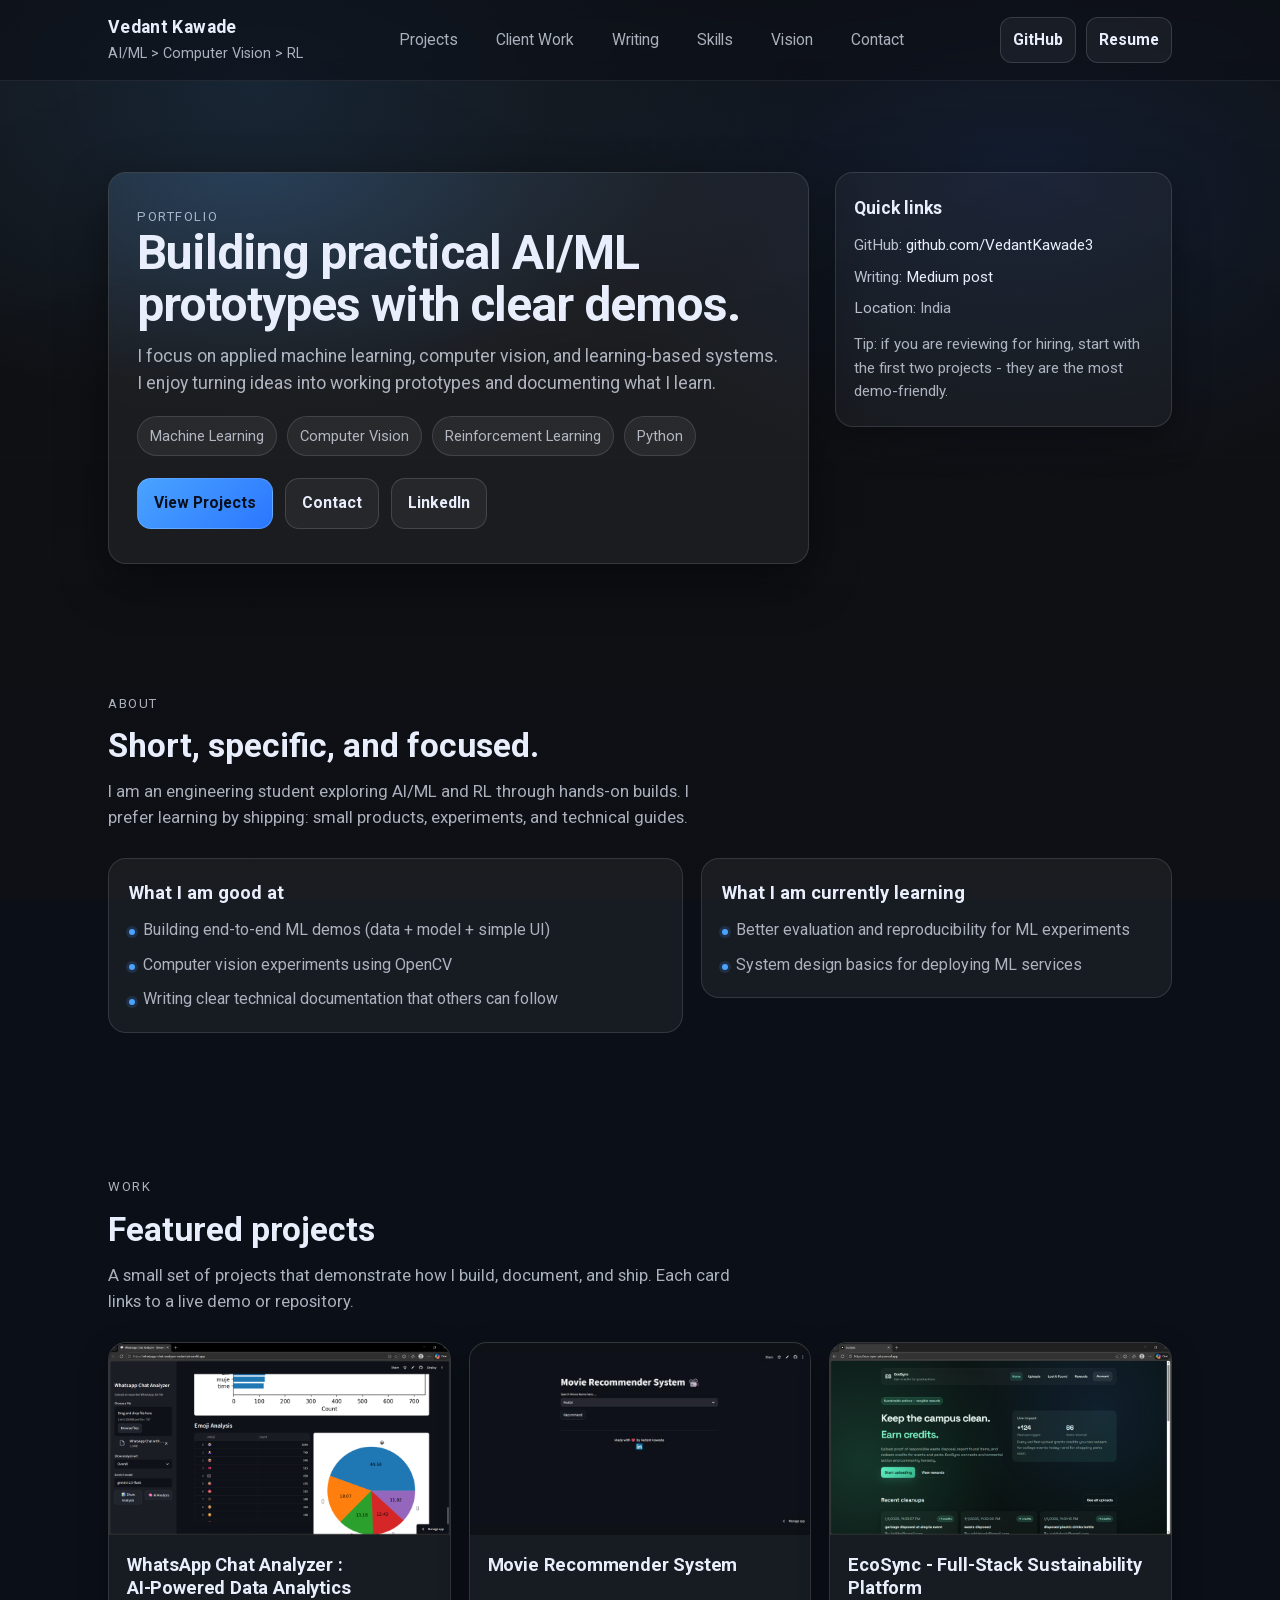
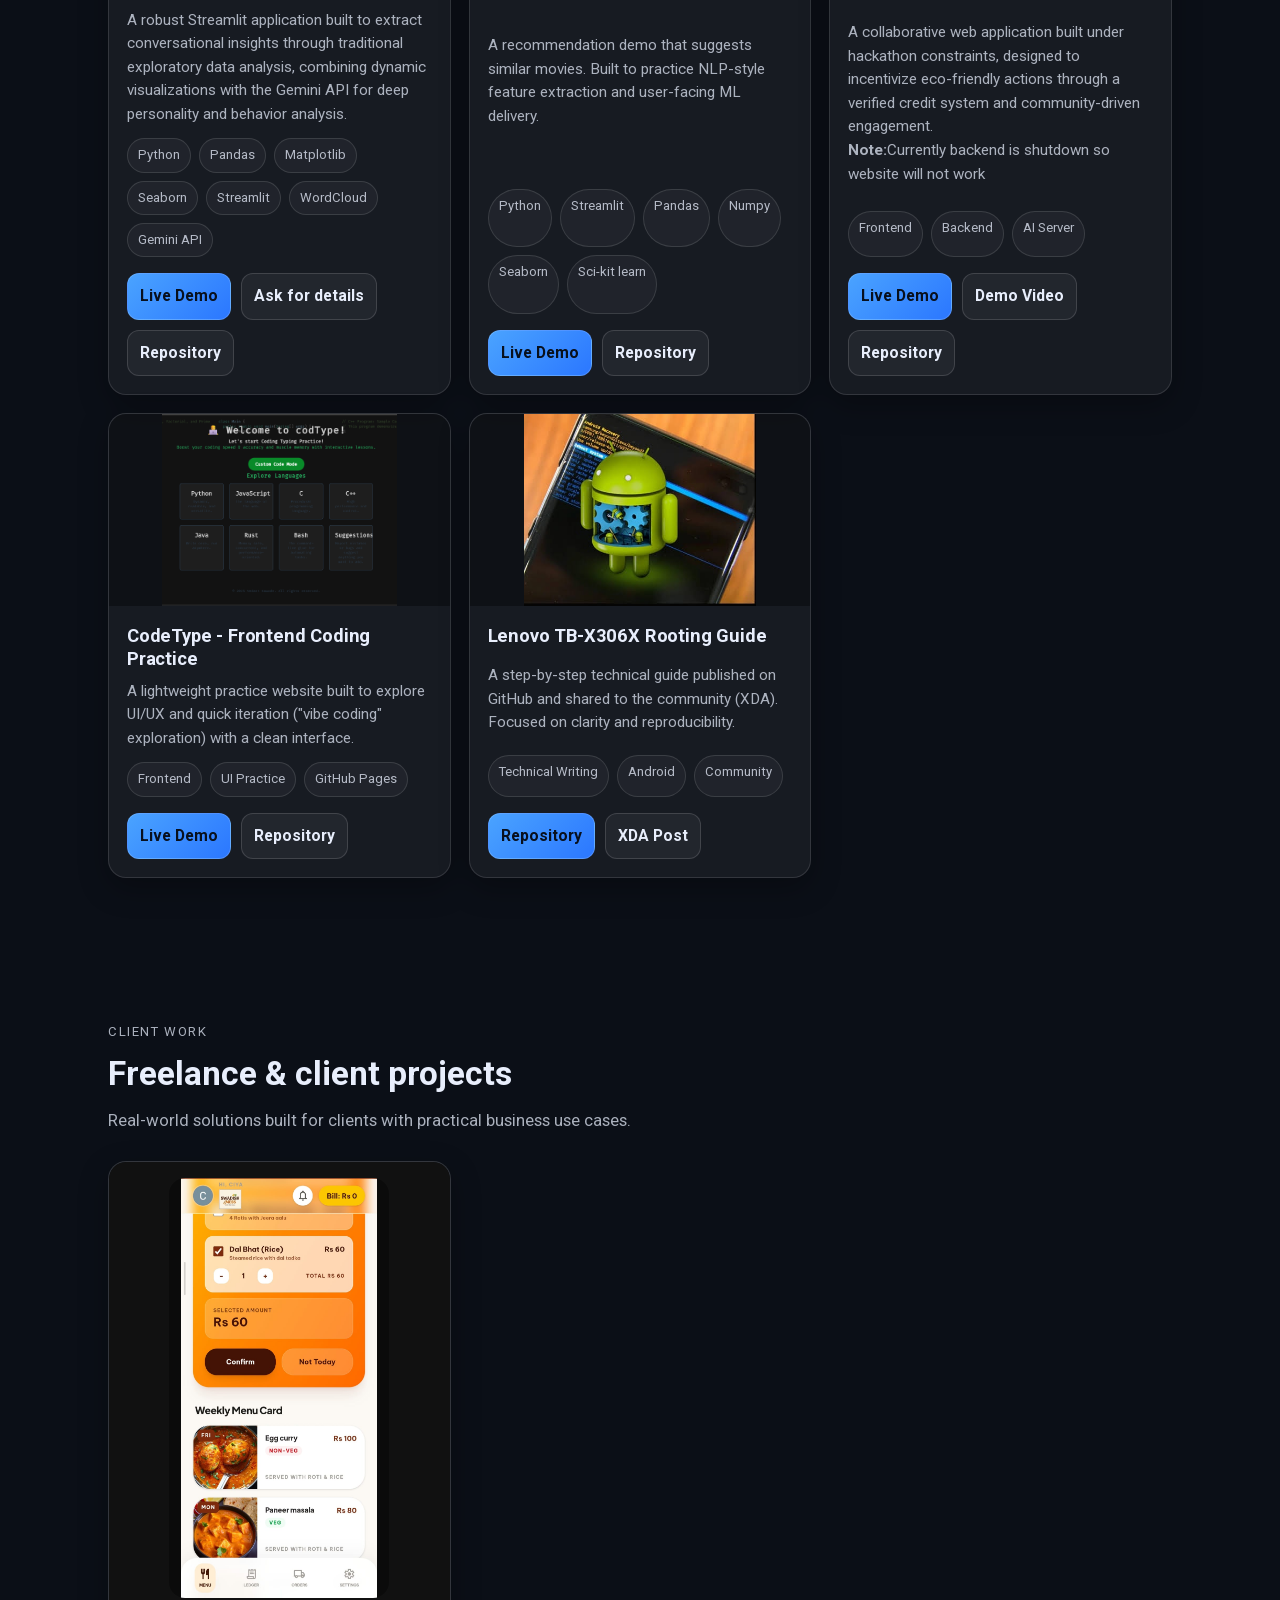
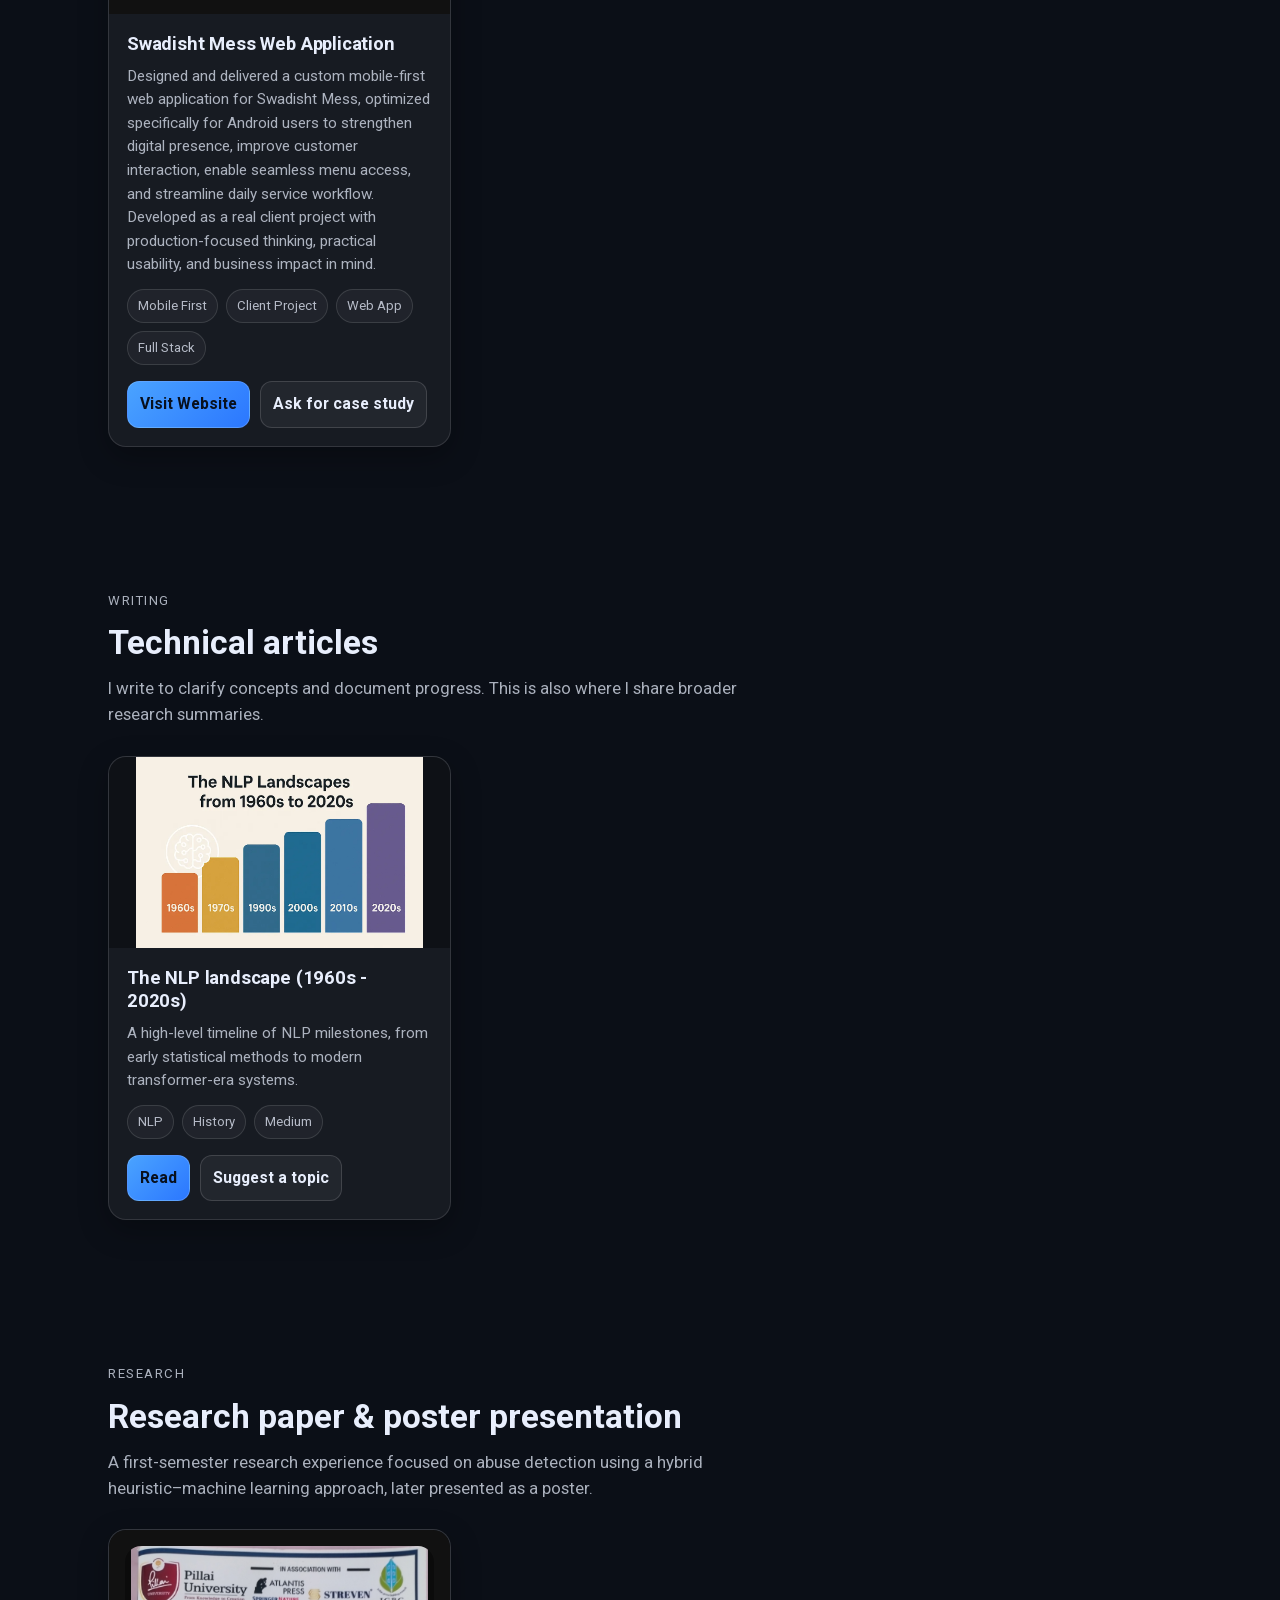
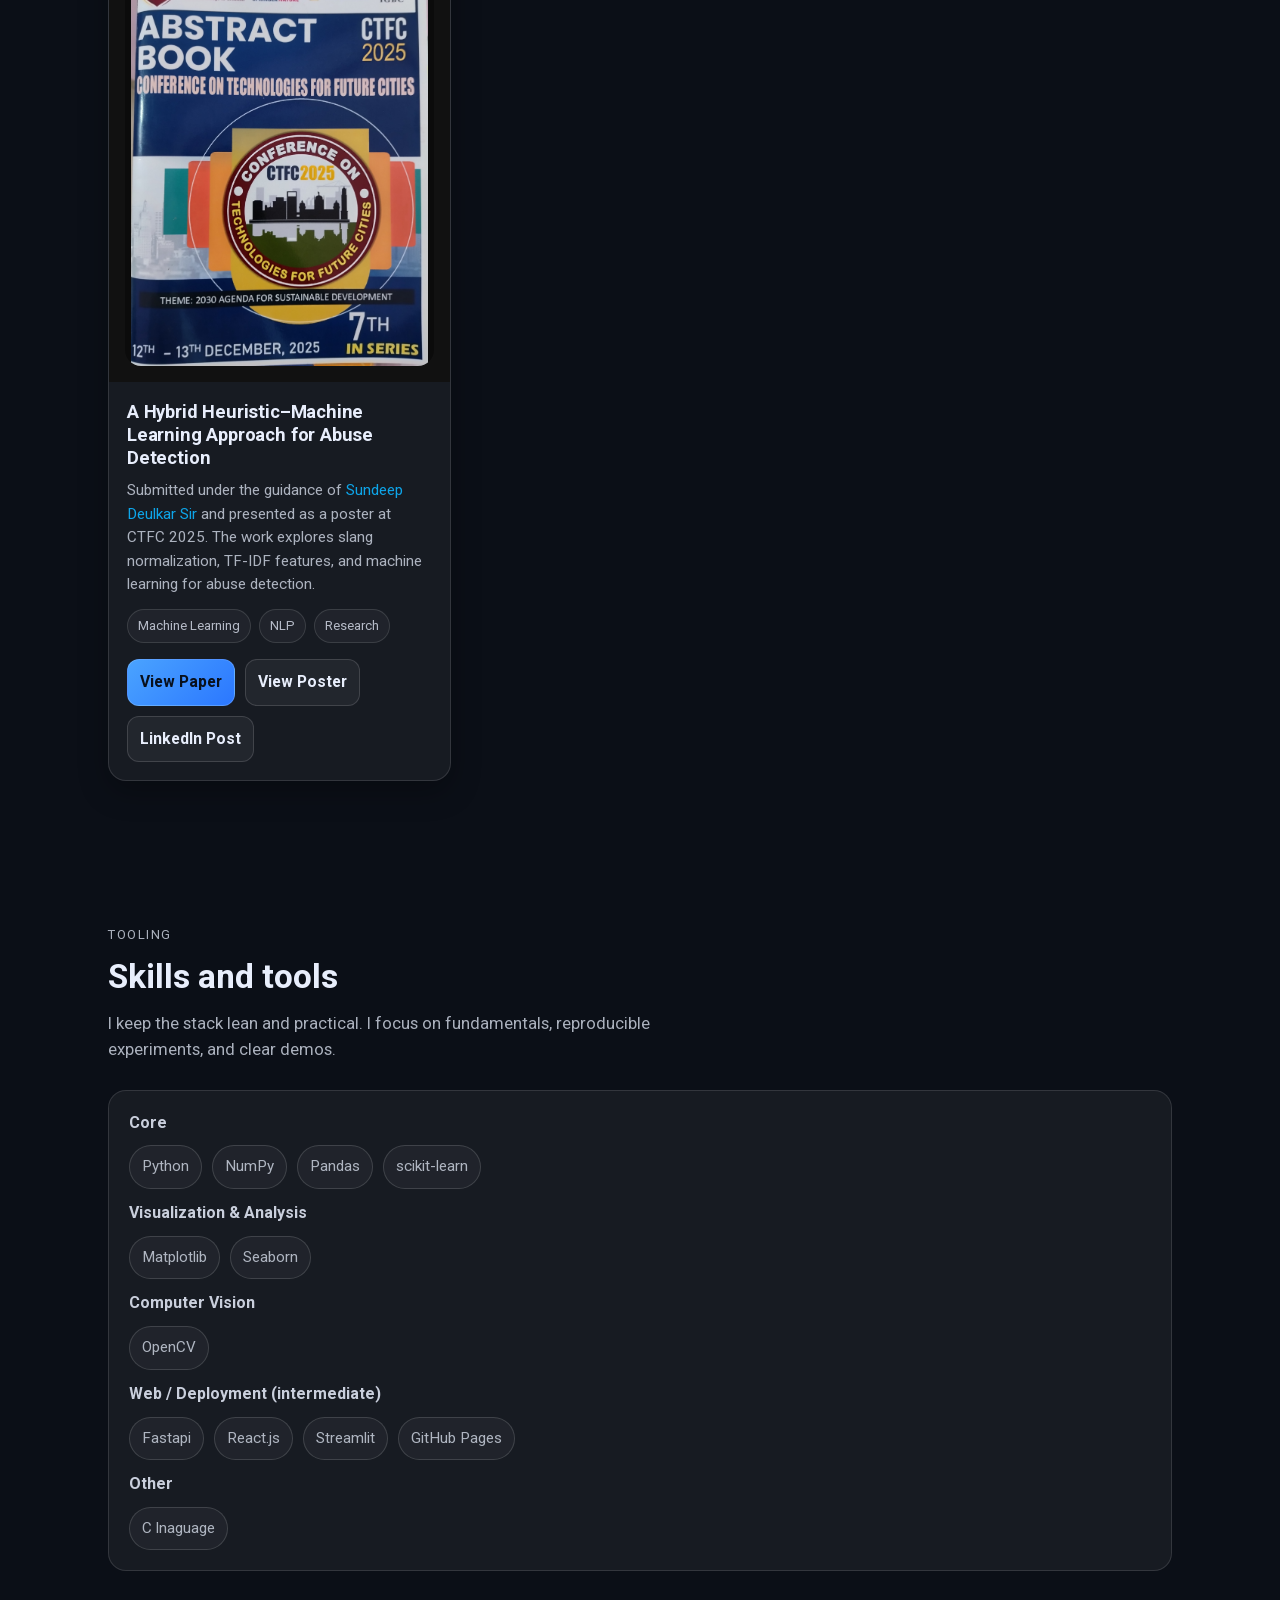
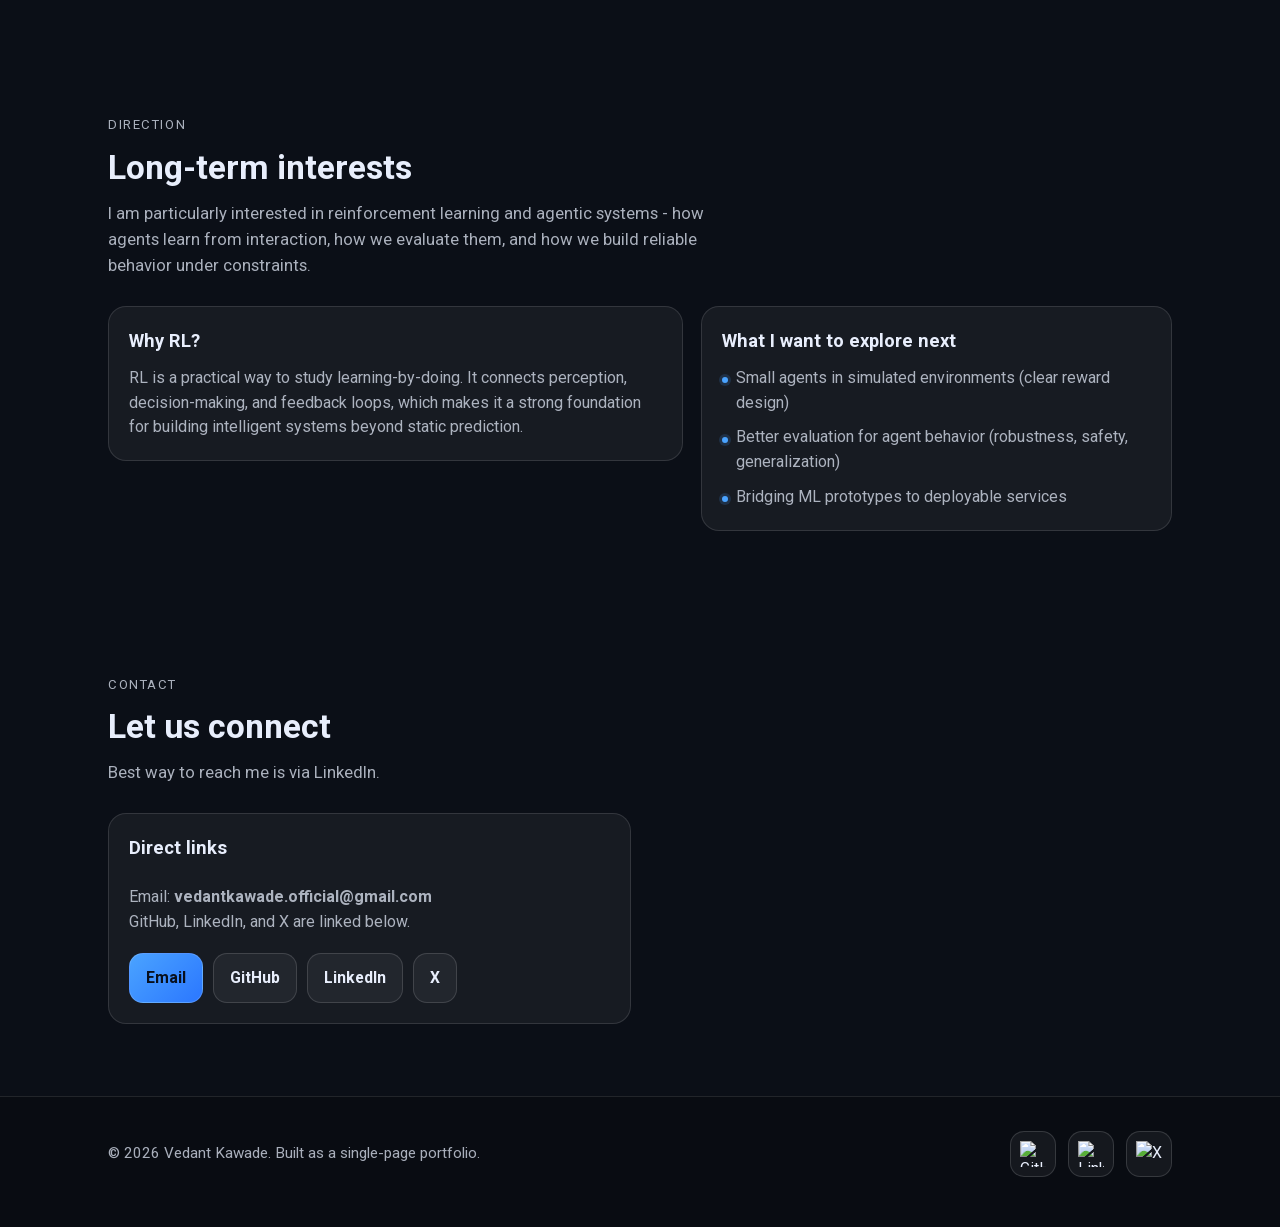
==== commit 382bddbb: "image added" ====
--- a/index.html
+++ b/index.html
@@ -1 +1 @@
-<!DOCTYPE html><!--OMufeYDZoyVh39wq5rhnS--><html lang="en"><head><meta charSet="utf-8"/><meta name="viewport" content="width=device-width, initial-scale=1"/><link rel="preload" href="/_next/static/media/ce62453a442c7f35-s.p.124b2306.woff2" as="font" crossorigin="" type="font/woff2"/><link rel="preload" as="image" href="images/Whatsapp-chat-analyser.png"/><link rel="preload" as="image" href="images/movie-recommender-system.jpeg"/><link rel="preload" as="image" href="images/EcoSync.png"/><link rel="preload" as="image" href="images/codeType.png"/><link rel="preload" as="image" href="images/project2.jpg"/><link rel="preload" as="image" href="images/SwadishtMess.png"/><link rel="preload" as="image" href="images/nlp.jpg"/><link rel="preload" as="image" href="/images/Abstract_Book.jpeg"/><link rel="preload" as="image" href="https://user-images.githubusercontent.com/74038190/212257468-1e9a91f1-b626-4baa-b15d-5c385dfa7ed2.gif"/><link rel="preload" as="image" href="https://user-images.githubusercontent.com/74038190/235294012-0a55e343-37ad-4b0f-924f-c8431d9d2483.gif"/><link rel="stylesheet" href="/_next/static/chunks/5aed4bbb9b1edcaa.css" data-precedence="next"/><link rel="preload" as="script" fetchPriority="low" href="/_next/static/chunks/6df817a1a2c85de2.js"/><script src="/_next/static/chunks/249261e921aeebba.js" async=""></script><script src="/_next/static/chunks/c8a3e5ecd9b5416d.js" async=""></script><script src="/_next/static/chunks/turbopack-dd7b5285d53c0232.js" async=""></script><script src="/_next/static/chunks/4fd93823156e59e8.js" async=""></script><script src="/_next/static/chunks/c6ab8a34ee2819ac.js" async=""></script><link rel="preload" href="https://cdnjs.cloudflare.com/ajax/libs/aos/2.3.4/aos.css" as="style"/><link rel="preload" href="https://cdnjs.cloudflare.com/ajax/libs/three.js/r128/three.min.js" as="script"/><link rel="preload" href="https://cdnjs.cloudflare.com/ajax/libs/aos/2.3.4/aos.js" as="script"/><link rel="preload" as="image" href="https://github.com/Anmol-Baranwal/Cool-GIFs-For-GitHub/assets/74038190/cc4fe88c-7f7a-41d8-b449-34b7a178c1c6"/><meta name="next-size-adjust" content=""/><link rel="icon" href="images/favicon.png"/><title>Vedant Kawade - AI/ML Projects</title><meta name="description" content="Portfolio of Vedant Kawade: AI/ML projects, computer vision prototypes, and technical writing."/><meta property="og:title" content="Vedant Kawade - AI/ML Projects"/><meta property="og:description" content="AI/ML projects, computer vision prototypes, and technical writing."/><meta property="og:type" content="website"/><meta name="twitter:card" content="summary"/><meta name="twitter:title" content="Vedant Kawade - AI/ML Projects"/><meta name="twitter:description" content="AI/ML projects, computer vision prototypes, and technical writing."/><link rel="stylesheet" href="https://cdnjs.cloudflare.com/ajax/libs/aos/2.3.4/aos.css"/><script src="/_next/static/chunks/a6dad97d9634a72d.js" noModule=""></script></head><body class="roboto_8527ad35-module__5Wmriq__variable"><div hidden=""><!--$--><!--/$--></div><canvas id="neural-canvas" aria-hidden="true"></canvas><div class="bg-overlay" aria-hidden="true"></div><header><div class="container"><nav class="nav" aria-label="Primary navigation"><a class="brand" href="#top"><strong>Vedant Kawade</strong><span>AI/ML &gt; Computer Vision &gt; RL</span></a><ul class="nav-links" id="navLinks"><li><a href="#projects">Projects</a></li><li><a href="#freelance">Client Work</a></li><li><a href="#writing">Writing</a></li><li><a href="#skills">Skills</a></li><li><a href="#vision">Vision</a></li><li><a href="#contact">Contact</a></li></ul><div class="nav-cta"><a class="btn small" href="https://github.com/VedantKawade3/" target="_blank" rel="noreferrer">GitHub</a><a class="btn small" href="/VedantKawade.pdf" target="_blank" rel="noreferrer">Resume</a><button class="icon-btn hamburger" id="navToggle" aria-controls="navLinks" aria-expanded="false" aria-label="Open menu" type="button">Menu</button></div></nav></div></header><main id="top"><section class="hero"><div class="container"><div class="hero-grid"><div class="hero-card" data-aos="fade-up"><div class="kicker">Portfolio</div><h1>Building practical AI/ML prototypes with clear demos.</h1><p>I focus on applied machine learning, computer vision, and learning-based systems. I enjoy turning ideas into working prototypes and documenting what I learn.</p><div class="hero-badges" aria-label="Areas of interest"><span class="chip">Machine Learning</span><span class="chip">Computer Vision</span><span class="chip">Reinforcement Learning</span><span class="chip">Python</span></div><div class="hero-actions"><a class="btn primary" href="#projects">View Projects</a><a class="btn" href="#contact">Contact</a><a class="btn" href="https://www.linkedin.com/in/vedantkawade3" target="_blank" rel="noreferrer">LinkedIn</a></div></div><aside class="side-card" data-aos="fade-up" data-aos-delay="100"><h3>Quick links</h3><div class="meta"><div><span style="color:rgba(232,238,252,0.78)">GitHub:</span> <a href="https://github.com/VedantKawade3/" target="_blank" rel="noreferrer">github.com/VedantKawade3</a></div><div><span style="color:rgba(232,238,252,0.78)">Writing:</span> <a href="#writing">Medium post</a></div><div><span style="color:rgba(232,238,252,0.78)">Location:</span> India</div></div><p>Tip: if you are reviewing for hiring, start with the first two projects - they are the most demo-friendly.</p></aside></div></div></section><section id="about" aria-label="About"><div class="container"><div class="section-head" data-aos="fade-up"><div class="kicker">About</div><h2>Short, specific, and focused.</h2><p class="lead">I am an engineering student exploring AI/ML and RL through hands-on builds. I prefer learning by shipping: small products, experiments, and technical guides.</p></div><div class="two-col"><div class="panel" data-aos="fade-up"><h3>What I am good at</h3><ul class="list"><li>Building end-to-end ML demos (data + model + simple UI)</li><li>Computer vision experiments using OpenCV</li><li>Writing clear technical documentation that others can follow</li></ul></div><div class="panel" data-aos="fade-up" data-aos-delay="100"><h3>What I am currently learning</h3><ul class="list"><li>Better evaluation and reproducibility for ML experiments</li><li>System design basics for deploying ML services</li></ul></div></div></div></section><section id="projects" aria-label="Projects"><div class="container"><div class="section-head" data-aos="fade-up"><div class="kicker">Work</div><h2>Featured projects</h2><p class="lead">A small set of projects that demonstrate how I build, document, and ship. Each card links to a live demo or repository.</p></div><div class="grid-3"><article class="card" data-aos="fade-up"><a href="https://whatsapp-chat-analyser-vedant.streamlit.app/" target="_blank" rel="noreferrer" aria-label="Open app demo"><img class="card-media" src="images/Whatsapp-chat-analyser.png" alt="Screenshot of WhatsApp Chat Analyzer : AI-Powered Data Analytics"/></a><div class="card-body"><h3 class="card-title">WhatsApp Chat Analyzer : <br/> AI-Powered Data Analytics</h3><p class="card-desc">A robust Streamlit application built to extract conversational insights through traditional exploratory data analysis, combining dynamic visualizations with the Gemini API for deep personality and behavior analysis.</p><div class="card-tags" aria-label="Tech tags"><span class="tag">Python</span><span class="tag">Pandas</span><span class="tag">Matplotlib</span><span class="tag">Seaborn</span><span class="tag">Streamlit</span><span class="tag">WordCloud</span><span class="tag">Gemini API</span></div></div><div class="card-actions"><a class="btn small primary" href="https://whatsapp-chat-analyser-vedant.streamlit.app/" target="_blank" rel="noreferrer">Live Demo</a><a class="btn small" href="#contact">Ask for details</a><a class="btn small" href="https://github.com/VedantKawade3/Whatsapp-chat-analyser" target="_blank">Repository</a></div></article><article class="card" data-aos="fade-up" data-aos-delay="80"><a href="https://vedant-kawade-movie-recommender-system.streamlit.app/" target="_blank" rel="noreferrer" aria-label="Open Movie Recommender demo"><img class="card-media" src="images/movie-recommender-system.jpeg" alt="Screenshot of Movie Recommender System app"/></a><div class="card-body"><h3 class="card-title">Movie Recommender System</h3><p class="card-desc">A recommendation demo that suggests similar movies. Built to practice NLP-style feature extraction and user-facing ML delivery.</p><div class="card-tags" aria-label="Tech tags"><span class="tag">Python</span><span class="tag">Streamlit</span><span class="tag">Pandas</span><span class="tag">Numpy</span><span class="tag">Seaborn</span><span class="tag">Sci-kit learn</span></div></div><div class="card-actions"><a class="btn small primary" href="https://vedant-kawade-movie-recommender-system.streamlit.app/" target="_blank" rel="noreferrer">Live Demo</a><a class="btn small" href="https://github.com/VedantKawade3/Movie-recommender-system" target="_blank">Repository</a></div></article><article class="card" data-aos="fade-up"><a href="https://eco-sync-zeta.vercel.app/" target="_blank" rel="noreferrer" aria-label="Open CodeType demo"><img class="card-media" src="images/EcoSync.png" alt="Screenshot of EcoSync - Full-Stack Sustainability Platform"/></a><div class="card-body"><h3 class="card-title">EcoSync - Full-Stack Sustainability Platform</h3><p class="card-desc">A collaborative web application built under hackathon constraints, designed to incentivize eco-friendly actions through a verified credit system and community-driven engagement.<br/><b>Note:</b>Currently backend is shutdown so website will not work</p><div class="card-tags" aria-label="Tech tags"><span class="tag">Frontend</span><span class="tag">Backend</span><span class="tag">AI Server</span></div></div><div class="card-actions"><a class="btn small primary" href="https://eco-sync-zeta.vercel.app/" target="_blank" rel="noreferrer">Live Demo</a><a class="btn small" href="https://youtu.be/HfLGP3NifjY?si=GocNLW47LzYC2J6Y" target="_blank">Demo Video</a><a class="btn small" href="https://github.com/VedantKawade3/EcoSync" target="_blank">Repository</a></div></article><article class="card" data-aos="fade-up"><a href="https://codetype.js.org/index.html" target="_blank" rel="noreferrer" aria-label="Open CodeType demo"><img class="card-media" src="images/codeType.png" alt="Screenshot of CodeType: a frontend coding practice website"/></a><div class="card-body"><h3 class="card-title">CodeType - Frontend Coding Practice</h3><p class="card-desc">A lightweight practice website built to explore UI/UX and quick iteration (&quot;vibe coding&quot; exploration) with a clean interface.</p><div class="card-tags" aria-label="Tech tags"><span class="tag">Frontend</span><span class="tag">UI Practice</span><span class="tag">GitHub Pages</span></div></div><div class="card-actions"><a class="btn small primary" href="https://codetype.js.org/index.html" target="_blank" rel="noreferrer">Live Demo</a><a class="btn small" href="https://github.com/VedantKawade3/codeType" target="_blank">Repository</a></div></article><article class="card" data-aos="fade-up" data-aos-delay="160"><a href="https://github.com/VedantKawade3/Rooting-of-lenovo_TB-X306X" target="_blank" rel="noreferrer" aria-label="Open Rooting guide repository"><img class="card-media" src="images/project2.jpg" alt="Thumbnail for Lenovo TB-X306X rooting guide"/></a><div class="card-body"><h3 class="card-title">Lenovo TB-X306X Rooting Guide</h3><p class="card-desc">A step-by-step technical guide published on GitHub and shared to the community (XDA). Focused on clarity and reproducibility.</p><div class="card-tags" aria-label="Tech tags"><span class="tag">Technical Writing</span><span class="tag">Android</span><span class="tag">Community</span></div></div><div class="card-actions"><a class="btn small primary" href="https://github.com/VedantKawade3/Rooting-of-lenovo_TB-X306X" target="_blank" rel="noreferrer">Repository</a><a class="btn small" href="https://xdaforums.com/t/root-tb-x306x.4263277/" target="_blank" rel="noreferrer">XDA Post</a></div></article></div></div></section><section id="freelance" aria-label="Client Work"><div class="container"><div class="section-head" data-aos="fade-up"><div class="kicker">Client Work</div><h2>Freelance &amp; client projects</h2><p class="lead">Real-world solutions built for clients with practical business use cases.</p></div><div class="grid-3"><article class="card" data-aos="fade-up"><a href="https://swadishtmess.vercel.app/" target="_blank" rel="noreferrer" aria-label="Open Swadisht Mess website"><div style="display:flex;justify-content:center;padding:1rem;background:#111;border-top-left-radius:16px;border-top-right-radius:16px"><img class="card-media" src="images/SwadishtMess.png" alt="Android screenshot of Swadisht Mess mobile web application" style="width:220px;max-width:100%;height:420px;object-fit:contain;border-radius:16px"/></div></a><div class="card-body"><h3 class="card-title">Swadisht Mess Web Application</h3><p class="card-desc">Designed and delivered a custom mobile-first web application for Swadisht Mess, optimized specifically for Android users to strengthen digital presence, improve customer interaction, enable seamless menu access, and streamline daily service workflow. Developed as a real client project with production-focused thinking, practical usability, and business impact in mind.</p><div class="card-tags"><span class="tag">Mobile First</span><span class="tag">Client Project</span><span class="tag">Web App</span><span class="tag">Full Stack</span></div></div><div class="card-actions"><a class="btn small primary" href="https://swadishtmess.vercel.app/" target="_blank" rel="noreferrer">Visit Website</a><a class="btn small" href="#contact">Ask for case study</a></div></article></div></div></section><section id="writing" aria-label="Writing"><div class="container"><div class="section-head" data-aos="fade-up"><div class="kicker">Writing</div><h2>Technical articles</h2><p class="lead">I write to clarify concepts and document progress. This is also where I share broader research summaries.</p></div><div class="grid-3"><article class="card" data-aos="fade-up"><a href="https://medium.com/@vedantkawade.official/the-nlp-landscapes-from-1960s-to-2020s-5be65c30f883" target="_blank" rel="noreferrer" aria-label="Open Medium article"><img class="card-media" src="images/nlp.jpg" alt="Blog cover image related to NLP history"/></a><div class="card-body"><h3 class="card-title">The NLP landscape (1960s - 2020s)</h3><p class="card-desc">A high-level timeline of NLP milestones, from early statistical methods to modern transformer-era systems.</p><div class="card-tags"><span class="tag">NLP</span><span class="tag">History</span><span class="tag">Medium</span></div></div><div class="card-actions"><a class="btn small primary" href="https://medium.com/@vedantkawade.official/the-nlp-landscapes-from-1960s-to-2020s-5be65c30f883" target="_blank" rel="noreferrer">Read</a><a class="btn small" href="#contact">Suggest a topic</a></div></article></div></div></section><section id="research" aria-label="Research"><div class="container"><div class="section-head" data-aos="fade-up"><div class="kicker">Research</div><h2>Research paper &amp; poster presentation</h2><p class="lead">A first-semester research experience focused on abuse detection using a hybrid heuristic–machine learning approach, later presented as a poster.</p></div><div class="grid-3"><article class="card" data-aos="fade-up"><div style="display:flex;justify-content:center;padding:1rem;background:#111;border-top-left-radius:16px;border-top-right-radius:16px"><img class="card-media" src="/images/Abstract_Book.jpeg" alt="Android screenshot of Swadisht Mess mobile web application" style="width:100%;max-width:100%;height:420px;object-fit:contain;border-radius:16px"/></div><div class="card-body"><h3 class="card-title">A Hybrid Heuristic–Machine Learning Approach for Abuse Detection</h3><p class="card-desc">Submitted under the guidance of <a href="https://www.linkedin.com/in/dr-sundeep-deulkar-aa2a2521/" target="_blank" rel="noreferrer" style="color:#0ea5e9">Sundeep Deulkar Sir</a> and presented as a poster at CTFC 2025. The work explores slang normalization, TF-IDF features, and machine learning for abuse detection.</p><div class="card-tags"><span class="tag">Machine Learning</span><span class="tag">NLP</span><span class="tag">Research</span></div></div><div class="card-actions"><a class="btn small primary" href="/images/CTFC2025_Paper_Vedant_Kawade.pdf" target="_blank" rel="noreferrer">View Paper</a><a class="btn small" href="/images/Poster.jpeg" target="_blank" rel="noreferrer">View Poster</a><a class="btn small" href="https://www.linkedin.com/posts/vedantkawade3_research-posterpresentation-ctfc2025-activity-7450542478836776960-HGqM" target="_blank" rel="noreferrer">LinkedIn Post</a></div></article></div></div></section><section id="skills" aria-label="Skills"><div class="container"><div class="section-head" data-aos="fade-up"><div class="kicker">Tooling</div><h2>Skills and tools</h2><p class="lead">I keep the stack lean and practical. I focus on fundamentals, reproducible experiments, and clear demos.</p></div><div class="panel skills-wrap" data-aos="fade-up"><div class="skill-group"><div class="skill-group-title">Core</div><div class="skills"><span class="skill">Python</span><span class="skill">NumPy</span><span class="skill">Pandas</span><span class="skill">scikit-learn</span></div></div><div class="skill-group"><div class="skill-group-title">Visualization &amp; Analysis</div><div class="skills"><span class="skill">Matplotlib</span><span class="skill">Seaborn</span></div></div><div class="skill-group"><div class="skill-group-title">Computer Vision</div><div class="skills"><span class="skill">OpenCV</span></div></div><div class="skill-group"><div class="skill-group-title">Web / Deployment (intermediate)</div><div class="skills"><span class="skill">Fastapi</span><span class="skill">React.js</span><span class="skill">Streamlit</span><span class="skill">GitHub Pages</span></div></div><div class="skill-group"><div class="skill-group-title">Other</div><div class="skills"><span class="skill">C lnaguage</span></div></div></div></div></section><section id="vision" aria-label="Vision"><div class="container"><div class="section-head" data-aos="fade-up"><div class="kicker">Direction</div><h2>Long-term interests</h2><p class="lead">I am particularly interested in reinforcement learning and agentic systems - how agents learn from interaction, how we evaluate them, and how we build reliable behavior under constraints.</p></div><div class="two-col"><div class="panel" data-aos="fade-up"><h3>Why RL?</h3><p>RL is a practical way to study learning-by-doing. It connects perception, decision-making, and feedback loops, which makes it a strong foundation for building intelligent systems beyond static prediction.</p></div><div class="panel" data-aos="fade-up" data-aos-delay="80"><h3>What I want to explore next</h3><ul class="list"><li>Small agents in simulated environments (clear reward design)</li><li>Better evaluation for agent behavior (robustness, safety, generalization)</li><li>Bridging ML prototypes to deployable services</li></ul></div></div></div></section><section id="contact" aria-label="Contact"><div class="container"><div class="section-head" data-aos="fade-up"><div class="kicker">Contact</div><h2>Let us connect</h2><p class="lead">Best way to reach me is via LinkedIn.</p></div><div class="contact-grid"><div class="panel contact-item" data-aos="fade-up"><h3>Direct links</h3><p class="lead" style="font-size:1rem">Email: <strong>vedantkawade.official@gmail.com</strong><br/>GitHub, LinkedIn, and X are linked below.</p><div class="contact-actions"><a class="btn primary" href="mailto:vedantkawade.official@gmail.com?subject=Portfolio%20Inquiry" aria-label="Email Vedant">Email</a><a class="btn" href="https://github.com/VedantKawade3/" target="_blank" rel="noreferrer">GitHub</a><a class="btn" href="https://www.linkedin.com/in/vedant-kawade-09501b278/" target="_blank" rel="noreferrer">LinkedIn</a><a class="btn" href="https://x.com/Vedant_Kawade07" target="_blank" rel="noreferrer">X</a></div></div></div></div></section><footer data-aos="fade-up"><div class="container"><div class="footer-grid"><div class="footer-note">© <!-- -->2026<!-- --> Vedant Kawade. Built as a single-page portfolio.</div><div class="social" aria-label="Social links"><a href="https://github.com/VedantKawade3/" target="_blank" rel="noreferrer" aria-label="GitHub"><img src="https://user-images.githubusercontent.com/74038190/212257468-1e9a91f1-b626-4baa-b15d-5c385dfa7ed2.gif" alt="GitHub icon"/></a><a href="https://www.linkedin.com/in/vedantkawade3" target="_blank" rel="noreferrer" aria-label="LinkedIn"><img src="https://user-images.githubusercontent.com/74038190/235294012-0a55e343-37ad-4b0f-924f-c8431d9d2483.gif" alt="LinkedIn icon"/></a><a href="https://x.com/Vedant_Kawade07" target="_blank" rel="noreferrer" aria-label="X"><img src="https://github.com/Anmol-Baranwal/Cool-GIFs-For-GitHub/assets/74038190/cc4fe88c-7f7a-41d8-b449-34b7a178c1c6" alt="X icon"/></a></div></div></div></footer></main><!--$--><!--/$--><script src="/_next/static/chunks/6df817a1a2c85de2.js" id="_R_" async=""></script><script>(self.__next_f=self.__next_f||[]).push([0])</script><script>self.__next_f.push([1,"1:\"$Sreact.fragment\"\n2:I[39756,[\"/_next/static/chunks/4fd93823156e59e8.js\"],\"default\"]\n3:I[37457,[\"/_next/static/chunks/4fd93823156e59e8.js\"],\"default\"]\n4:I[47257,[\"/_next/static/chunks/4fd93823156e59e8.js\"],\"ClientPageRoot\"]\n5:I[81694,[\"/_next/static/chunks/c6ab8a34ee2819ac.js\"],\"default\"]\n8:I[97367,[\"/_next/static/chunks/4fd93823156e59e8.js\"],\"OutletBoundary\"]\n9:\"$Sreact.suspense\"\nb:I[97367,[\"/_next/static/chunks/4fd93823156e59e8.js\"],\"ViewportBoundary\"]\nd:I[97367,[\"/_next/static/chunks/4fd93823156e59e8.js\"],\"MetadataBoundary\"]\nf:I[68027,[\"/_next/static/chunks/4fd93823156e59e8.js\"],\"default\"]\n:HL[\"/_next/static/chunks/5aed4bbb9b1edcaa.css\",\"style\"]\n:HL[\"/_next/static/media/ce62453a442c7f35-s.p.124b2306.woff2\",\"font\",{\"crossOrigin\":\"\",\"type\":\"font/woff2\"}]\n:HL[\"https://cdnjs.cloudflare.com/ajax/libs/aos/2.3.4/aos.css\",\"style\"]\n"])</script><script>self.__next_f.push([1,"0:{\"P\":null,\"b\":\"OMufeYDZoyVh39wq5rhnS\",\"c\":[\"\",\"\"],\"q\":\"\",\"i\":false,\"f\":[[[\"\",{\"children\":[\"__PAGE__\",{}]},\"$undefined\",\"$undefined\",true],[[\"$\",\"$1\",\"c\",{\"children\":[[[\"$\",\"link\",\"0\",{\"rel\":\"stylesheet\",\"href\":\"/_next/static/chunks/5aed4bbb9b1edcaa.css\",\"precedence\":\"next\",\"crossOrigin\":\"$undefined\",\"nonce\":\"$undefined\"}]],[\"$\",\"html\",null,{\"lang\":\"en\",\"children\":[[\"$\",\"head\",null,{\"children\":[[\"$\",\"link\",null,{\"rel\":\"icon\",\"href\":\"images/favicon.png\"}],[\"$\",\"link\",null,{\"rel\":\"stylesheet\",\"href\":\"https://cdnjs.cloudflare.com/ajax/libs/aos/2.3.4/aos.css\"}]]}],[\"$\",\"body\",null,{\"className\":\"roboto_8527ad35-module__5Wmriq__variable\",\"children\":[\"$\",\"$L2\",null,{\"parallelRouterKey\":\"children\",\"error\":\"$undefined\",\"errorStyles\":\"$undefined\",\"errorScripts\":\"$undefined\",\"template\":[\"$\",\"$L3\",null,{}],\"templateStyles\":\"$undefined\",\"templateScripts\":\"$undefined\",\"notFound\":[[[\"$\",\"title\",null,{\"children\":\"404: This page could not be found.\"}],[\"$\",\"div\",null,{\"style\":{\"fontFamily\":\"system-ui,\\\"Segoe UI\\\",Roboto,Helvetica,Arial,sans-serif,\\\"Apple Color Emoji\\\",\\\"Segoe UI Emoji\\\"\",\"height\":\"100vh\",\"textAlign\":\"center\",\"display\":\"flex\",\"flexDirection\":\"column\",\"alignItems\":\"center\",\"justifyContent\":\"center\"},\"children\":[\"$\",\"div\",null,{\"children\":[[\"$\",\"style\",null,{\"dangerouslySetInnerHTML\":{\"__html\":\"body{color:#000;background:#fff;margin:0}.next-error-h1{border-right:1px solid rgba(0,0,0,.3)}@media (prefers-color-scheme:dark){body{color:#fff;background:#000}.next-error-h1{border-right:1px solid rgba(255,255,255,.3)}}\"}}],[\"$\",\"h1\",null,{\"className\":\"next-error-h1\",\"style\":{\"display\":\"inline-block\",\"margin\":\"0 20px 0 0\",\"padding\":\"0 23px 0 0\",\"fontSize\":24,\"fontWeight\":500,\"verticalAlign\":\"top\",\"lineHeight\":\"49px\"},\"children\":404}],[\"$\",\"div\",null,{\"style\":{\"display\":\"inline-block\"},\"children\":[\"$\",\"h2\",null,{\"style\":{\"fontSize\":14,\"fontWeight\":400,\"lineHeight\":\"49px\",\"margin\":0},\"children\":\"This page could not be found.\"}]}]]}]}]],[]],\"forbidden\":\"$undefined\",\"unauthorized\":\"$undefined\"}]}]]}]]}],{\"children\":[[\"$\",\"$1\",\"c\",{\"children\":[[\"$\",\"$L4\",null,{\"Component\":\"$5\",\"serverProvidedParams\":{\"searchParams\":{},\"params\":{},\"promises\":[\"$@6\",\"$@7\"]}}],[[\"$\",\"script\",\"script-0\",{\"src\":\"/_next/static/chunks/c6ab8a34ee2819ac.js\",\"async\":true,\"nonce\":\"$undefined\"}]],[\"$\",\"$L8\",null,{\"children\":[\"$\",\"$9\",null,{\"name\":\"Next.MetadataOutlet\",\"children\":\"$@a\"}]}]]}],{},null,false,false]},null,false,false],[\"$\",\"$1\",\"h\",{\"children\":[null,[\"$\",\"$Lb\",null,{\"children\":\"$Lc\"}],[\"$\",\"div\",null,{\"hidden\":true,\"children\":[\"$\",\"$Ld\",null,{\"children\":[\"$\",\"$9\",null,{\"name\":\"Next.Metadata\",\"children\":\"$Le\"}]}]}],[\"$\",\"meta\",null,{\"name\":\"next-size-adjust\",\"content\":\"\"}]]}],false]],\"m\":\"$undefined\",\"G\":[\"$f\",[]],\"S\":true}\n"])</script><script>self.__next_f.push([1,"6:{}\n7:\"$0:f:0:1:1:children:0:props:children:0:props:serverProvidedParams:params\"\n"])</script><script>self.__next_f.push([1,"c:[[\"$\",\"meta\",\"0\",{\"charSet\":\"utf-8\"}],[\"$\",\"meta\",\"1\",{\"name\":\"viewport\",\"content\":\"width=device-width, initial-scale=1\"}]]\n"])</script><script>self.__next_f.push([1,"a:null\ne:[[\"$\",\"title\",\"0\",{\"children\":\"Vedant Kawade - AI/ML Projects\"}],[\"$\",\"meta\",\"1\",{\"name\":\"description\",\"content\":\"Portfolio of Vedant Kawade: AI/ML projects, computer vision prototypes, and technical writing.\"}],[\"$\",\"meta\",\"2\",{\"property\":\"og:title\",\"content\":\"Vedant Kawade - AI/ML Projects\"}],[\"$\",\"meta\",\"3\",{\"property\":\"og:description\",\"content\":\"AI/ML projects, computer vision prototypes, and technical writing.\"}],[\"$\",\"meta\",\"4\",{\"property\":\"og:type\",\"content\":\"website\"}],[\"$\",\"meta\",\"5\",{\"name\":\"twitter:card\",\"content\":\"summary\"}],[\"$\",\"meta\",\"6\",{\"name\":\"twitter:title\",\"content\":\"Vedant Kawade - AI/ML Projects\"}],[\"$\",\"meta\",\"7\",{\"name\":\"twitter:description\",\"content\":\"AI/ML projects, computer vision prototypes, and technical writing.\"}]]\n"])</script></body></html>+<!DOCTYPE html><!--5SXTYqqKWvz72RdpJkMSR--><html lang="en"><head><meta charSet="utf-8"/><meta name="viewport" content="width=device-width, initial-scale=1"/><link rel="preload" href="/_next/static/media/ce62453a442c7f35-s.p.124b2306.woff2" as="font" crossorigin="" type="font/woff2"/><link rel="preload" as="image" href="images/Whatsapp-chat-analyser.png"/><link rel="preload" as="image" href="images/movie-recommender-system.jpeg"/><link rel="preload" as="image" href="images/EcoSync.png"/><link rel="preload" as="image" href="images/codeType.png"/><link rel="preload" as="image" href="images/project2.jpg"/><link rel="preload" as="image" href="images/SwadishtMess.jpeg"/><link rel="preload" as="image" href="images/nlp.jpg"/><link rel="preload" as="image" href="/images/Abstract_Book.jpeg"/><link rel="preload" as="image" href="https://user-images.githubusercontent.com/74038190/212257468-1e9a91f1-b626-4baa-b15d-5c385dfa7ed2.gif"/><link rel="preload" as="image" href="https://user-images.githubusercontent.com/74038190/235294012-0a55e343-37ad-4b0f-924f-c8431d9d2483.gif"/><link rel="stylesheet" href="/_next/static/chunks/5aed4bbb9b1edcaa.css" data-precedence="next"/><link rel="preload" as="script" fetchPriority="low" href="/_next/static/chunks/6df817a1a2c85de2.js"/><script src="/_next/static/chunks/249261e921aeebba.js" async=""></script><script src="/_next/static/chunks/c8a3e5ecd9b5416d.js" async=""></script><script src="/_next/static/chunks/turbopack-dd7b5285d53c0232.js" async=""></script><script src="/_next/static/chunks/4fd93823156e59e8.js" async=""></script><script src="/_next/static/chunks/18b80b76a3fc356a.js" async=""></script><link rel="preload" href="https://cdnjs.cloudflare.com/ajax/libs/aos/2.3.4/aos.css" as="style"/><link rel="preload" href="https://cdnjs.cloudflare.com/ajax/libs/three.js/r128/three.min.js" as="script"/><link rel="preload" href="https://cdnjs.cloudflare.com/ajax/libs/aos/2.3.4/aos.js" as="script"/><link rel="preload" as="image" href="https://github.com/Anmol-Baranwal/Cool-GIFs-For-GitHub/assets/74038190/cc4fe88c-7f7a-41d8-b449-34b7a178c1c6"/><meta name="next-size-adjust" content=""/><link rel="icon" href="images/favicon.png"/><title>Vedant Kawade - AI/ML Projects</title><meta name="description" content="Portfolio of Vedant Kawade: AI/ML projects, computer vision prototypes, and technical writing."/><meta property="og:title" content="Vedant Kawade - AI/ML Projects"/><meta property="og:description" content="AI/ML projects, computer vision prototypes, and technical writing."/><meta property="og:type" content="website"/><meta name="twitter:card" content="summary"/><meta name="twitter:title" content="Vedant Kawade - AI/ML Projects"/><meta name="twitter:description" content="AI/ML projects, computer vision prototypes, and technical writing."/><link rel="stylesheet" href="https://cdnjs.cloudflare.com/ajax/libs/aos/2.3.4/aos.css"/><script src="/_next/static/chunks/a6dad97d9634a72d.js" noModule=""></script></head><body class="roboto_8527ad35-module__5Wmriq__variable"><div hidden=""><!--$--><!--/$--></div><canvas id="neural-canvas" aria-hidden="true"></canvas><div class="bg-overlay" aria-hidden="true"></div><header><div class="container"><nav class="nav" aria-label="Primary navigation"><a class="brand" href="#top"><strong>Vedant Kawade</strong><span>AI/ML &gt; Computer Vision &gt; RL</span></a><ul class="nav-links" id="navLinks"><li><a href="#projects">Projects</a></li><li><a href="#freelance">Client Work</a></li><li><a href="#writing">Writing</a></li><li><a href="#skills">Skills</a></li><li><a href="#vision">Vision</a></li><li><a href="#contact">Contact</a></li></ul><div class="nav-cta"><a class="btn small" href="https://github.com/VedantKawade3/" target="_blank" rel="noreferrer">GitHub</a><a class="btn small" href="/VedantKawade.pdf" target="_blank" rel="noreferrer">Resume</a><button class="icon-btn hamburger" id="navToggle" aria-controls="navLinks" aria-expanded="false" aria-label="Open menu" type="button">Menu</button></div></nav></div></header><main id="top"><section class="hero"><div class="container"><div class="hero-grid"><div class="hero-card" data-aos="fade-up"><div class="kicker">Portfolio</div><h1>Building practical AI/ML prototypes with clear demos.</h1><p>I focus on applied machine learning, computer vision, and learning-based systems. I enjoy turning ideas into working prototypes and documenting what I learn.</p><div class="hero-badges" aria-label="Areas of interest"><span class="chip">Machine Learning</span><span class="chip">Computer Vision</span><span class="chip">Reinforcement Learning</span><span class="chip">Python</span></div><div class="hero-actions"><a class="btn primary" href="#projects">View Projects</a><a class="btn" href="#contact">Contact</a><a class="btn" href="https://www.linkedin.com/in/vedantkawade3" target="_blank" rel="noreferrer">LinkedIn</a></div></div><aside class="side-card" data-aos="fade-up" data-aos-delay="100"><h3>Quick links</h3><div class="meta"><div><span style="color:rgba(232,238,252,0.78)">GitHub:</span> <a href="https://github.com/VedantKawade3/" target="_blank" rel="noreferrer">github.com/VedantKawade3</a></div><div><span style="color:rgba(232,238,252,0.78)">Writing:</span> <a href="#writing">Medium post</a></div><div><span style="color:rgba(232,238,252,0.78)">Location:</span> India</div></div><p>Tip: if you are reviewing for hiring, start with the first two projects - they are the most demo-friendly.</p></aside></div></div></section><section id="about" aria-label="About"><div class="container"><div class="section-head" data-aos="fade-up"><div class="kicker">About</div><h2>Short, specific, and focused.</h2><p class="lead">I am an engineering student exploring AI/ML and RL through hands-on builds. I prefer learning by shipping: small products, experiments, and technical guides.</p></div><div class="two-col"><div class="panel" data-aos="fade-up"><h3>What I am good at</h3><ul class="list"><li>Building end-to-end ML demos (data + model + simple UI)</li><li>Computer vision experiments using OpenCV</li><li>Writing clear technical documentation that others can follow</li></ul></div><div class="panel" data-aos="fade-up" data-aos-delay="100"><h3>What I am currently learning</h3><ul class="list"><li>Better evaluation and reproducibility for ML experiments</li><li>System design basics for deploying ML services</li></ul></div></div></div></section><section id="projects" aria-label="Projects"><div class="container"><div class="section-head" data-aos="fade-up"><div class="kicker">Work</div><h2>Featured projects</h2><p class="lead">A small set of projects that demonstrate how I build, document, and ship. Each card links to a live demo or repository.</p></div><div class="grid-3"><article class="card" data-aos="fade-up"><a href="https://whatsapp-chat-analyser-vedant.streamlit.app/" target="_blank" rel="noreferrer" aria-label="Open app demo"><img class="card-media" src="images/Whatsapp-chat-analyser.png" alt="Screenshot of WhatsApp Chat Analyzer : AI-Powered Data Analytics"/></a><div class="card-body"><h3 class="card-title">WhatsApp Chat Analyzer : <br/> AI-Powered Data Analytics</h3><p class="card-desc">A robust Streamlit application built to extract conversational insights through traditional exploratory data analysis, combining dynamic visualizations with the Gemini API for deep personality and behavior analysis.</p><div class="card-tags" aria-label="Tech tags"><span class="tag">Python</span><span class="tag">Pandas</span><span class="tag">Matplotlib</span><span class="tag">Seaborn</span><span class="tag">Streamlit</span><span class="tag">WordCloud</span><span class="tag">Gemini API</span></div></div><div class="card-actions"><a class="btn small primary" href="https://whatsapp-chat-analyser-vedant.streamlit.app/" target="_blank" rel="noreferrer">Live Demo</a><a class="btn small" href="#contact">Ask for details</a><a class="btn small" href="https://github.com/VedantKawade3/Whatsapp-chat-analyser" target="_blank">Repository</a></div></article><article class="card" data-aos="fade-up" data-aos-delay="80"><a href="https://vedant-kawade-movie-recommender-system.streamlit.app/" target="_blank" rel="noreferrer" aria-label="Open Movie Recommender demo"><img class="card-media" src="images/movie-recommender-system.jpeg" alt="Screenshot of Movie Recommender System app"/></a><div class="card-body"><h3 class="card-title">Movie Recommender System</h3><p class="card-desc">A recommendation demo that suggests similar movies. Built to practice NLP-style feature extraction and user-facing ML delivery.</p><div class="card-tags" aria-label="Tech tags"><span class="tag">Python</span><span class="tag">Streamlit</span><span class="tag">Pandas</span><span class="tag">Numpy</span><span class="tag">Seaborn</span><span class="tag">Sci-kit learn</span></div></div><div class="card-actions"><a class="btn small primary" href="https://vedant-kawade-movie-recommender-system.streamlit.app/" target="_blank" rel="noreferrer">Live Demo</a><a class="btn small" href="https://github.com/VedantKawade3/Movie-recommender-system" target="_blank">Repository</a></div></article><article class="card" data-aos="fade-up"><a href="https://eco-sync-zeta.vercel.app/" target="_blank" rel="noreferrer" aria-label="Open CodeType demo"><img class="card-media" src="images/EcoSync.png" alt="Screenshot of EcoSync - Full-Stack Sustainability Platform"/></a><div class="card-body"><h3 class="card-title">EcoSync - Full-Stack Sustainability Platform</h3><p class="card-desc">A collaborative web application built under hackathon constraints, designed to incentivize eco-friendly actions through a verified credit system and community-driven engagement.<br/><b>Note:</b>Currently backend is shutdown so website will not work</p><div class="card-tags" aria-label="Tech tags"><span class="tag">Frontend</span><span class="tag">Backend</span><span class="tag">AI Server</span></div></div><div class="card-actions"><a class="btn small primary" href="https://eco-sync-zeta.vercel.app/" target="_blank" rel="noreferrer">Live Demo</a><a class="btn small" href="https://youtu.be/HfLGP3NifjY?si=GocNLW47LzYC2J6Y" target="_blank">Demo Video</a><a class="btn small" href="https://github.com/VedantKawade3/EcoSync" target="_blank">Repository</a></div></article><article class="card" data-aos="fade-up"><a href="https://codetype.js.org/index.html" target="_blank" rel="noreferrer" aria-label="Open CodeType demo"><img class="card-media" src="images/codeType.png" alt="Screenshot of CodeType: a frontend coding practice website"/></a><div class="card-body"><h3 class="card-title">CodeType - Frontend Coding Practice</h3><p class="card-desc">A lightweight practice website built to explore UI/UX and quick iteration (&quot;vibe coding&quot; exploration) with a clean interface.</p><div class="card-tags" aria-label="Tech tags"><span class="tag">Frontend</span><span class="tag">UI Practice</span><span class="tag">GitHub Pages</span></div></div><div class="card-actions"><a class="btn small primary" href="https://codetype.js.org/index.html" target="_blank" rel="noreferrer">Live Demo</a><a class="btn small" href="https://github.com/VedantKawade3/codeType" target="_blank">Repository</a></div></article><article class="card" data-aos="fade-up" data-aos-delay="160"><a href="https://github.com/VedantKawade3/Rooting-of-lenovo_TB-X306X" target="_blank" rel="noreferrer" aria-label="Open Rooting guide repository"><img class="card-media" src="images/project2.jpg" alt="Thumbnail for Lenovo TB-X306X rooting guide"/></a><div class="card-body"><h3 class="card-title">Lenovo TB-X306X Rooting Guide</h3><p class="card-desc">A step-by-step technical guide published on GitHub and shared to the community (XDA). Focused on clarity and reproducibility.</p><div class="card-tags" aria-label="Tech tags"><span class="tag">Technical Writing</span><span class="tag">Android</span><span class="tag">Community</span></div></div><div class="card-actions"><a class="btn small primary" href="https://github.com/VedantKawade3/Rooting-of-lenovo_TB-X306X" target="_blank" rel="noreferrer">Repository</a><a class="btn small" href="https://xdaforums.com/t/root-tb-x306x.4263277/" target="_blank" rel="noreferrer">XDA Post</a></div></article></div></div></section><section id="freelance" aria-label="Client Work"><div class="container"><div class="section-head" data-aos="fade-up"><div class="kicker">Client Work</div><h2>Freelance &amp; client projects</h2><p class="lead">Real-world solutions built for clients with practical business use cases.</p></div><div class="grid-3"><article class="card" data-aos="fade-up"><a href="https://swadishtmess.vercel.app/" target="_blank" rel="noreferrer" aria-label="Open Swadisht Mess website"><div style="display:flex;justify-content:center;padding:1rem;background:#111;border-top-left-radius:16px;border-top-right-radius:16px"><img class="card-media" src="images/SwadishtMess.jpeg" alt="Android screenshot of Swadisht Mess mobile web application" style="width:220px;max-width:100%;height:420px;object-fit:contain;border-radius:16px"/></div></a><div class="card-body"><h3 class="card-title">Swadisht Mess Web Application</h3><p class="card-desc">Designed and delivered a custom mobile-first web application for Swadisht Mess, optimized specifically for Android users to strengthen digital presence, improve customer interaction, enable seamless menu access, and streamline daily service workflow. Developed as a real client project with production-focused thinking, practical usability, and business impact in mind.</p><div class="card-tags"><span class="tag">Mobile First</span><span class="tag">Client Project</span><span class="tag">Web App</span><span class="tag">Full Stack</span></div></div><div class="card-actions"><a class="btn small primary" href="https://swadishtmess.vercel.app/" target="_blank" rel="noreferrer">Visit Website</a><a class="btn small" href="#contact">Ask for case study</a></div></article></div></div></section><section id="writing" aria-label="Writing"><div class="container"><div class="section-head" data-aos="fade-up"><div class="kicker">Writing</div><h2>Technical articles</h2><p class="lead">I write to clarify concepts and document progress. This is also where I share broader research summaries.</p></div><div class="grid-3"><article class="card" data-aos="fade-up"><a href="https://medium.com/@vedantkawade.official/the-nlp-landscapes-from-1960s-to-2020s-5be65c30f883" target="_blank" rel="noreferrer" aria-label="Open Medium article"><img class="card-media" src="images/nlp.jpg" alt="Blog cover image related to NLP history"/></a><div class="card-body"><h3 class="card-title">The NLP landscape (1960s - 2020s)</h3><p class="card-desc">A high-level timeline of NLP milestones, from early statistical methods to modern transformer-era systems.</p><div class="card-tags"><span class="tag">NLP</span><span class="tag">History</span><span class="tag">Medium</span></div></div><div class="card-actions"><a class="btn small primary" href="https://medium.com/@vedantkawade.official/the-nlp-landscapes-from-1960s-to-2020s-5be65c30f883" target="_blank" rel="noreferrer">Read</a><a class="btn small" href="#contact">Suggest a topic</a></div></article></div></div></section><section id="research" aria-label="Research"><div class="container"><div class="section-head" data-aos="fade-up"><div class="kicker">Research</div><h2>Research paper &amp; poster presentation</h2><p class="lead">A first-semester research experience focused on abuse detection using a hybrid heuristic–machine learning approach, later presented as a poster.</p></div><div class="grid-3"><article class="card" data-aos="fade-up"><div style="display:flex;justify-content:center;padding:1rem;background:#111;border-top-left-radius:16px;border-top-right-radius:16px"><img class="card-media" src="/images/Abstract_Book.jpeg" alt="Android screenshot of Swadisht Mess mobile web application" style="width:100%;max-width:100%;height:420px;object-fit:contain;border-radius:16px"/></div><div class="card-body"><h3 class="card-title">A Hybrid Heuristic–Machine Learning Approach for Abuse Detection</h3><p class="card-desc">Submitted under the guidance of <a href="https://www.linkedin.com/in/dr-sundeep-deulkar-aa2a2521/" target="_blank" rel="noreferrer" style="color:#0ea5e9">Sundeep Deulkar Sir</a> and presented as a poster at CTFC 2025. The work explores slang normalization, TF-IDF features, and machine learning for abuse detection.</p><div class="card-tags"><span class="tag">Machine Learning</span><span class="tag">NLP</span><span class="tag">Research</span></div></div><div class="card-actions"><a class="btn small primary" href="/images/CTFC2025_Paper_Vedant_Kawade.pdf" target="_blank" rel="noreferrer">View Paper</a><a class="btn small" href="/images/Poster.jpeg" target="_blank" rel="noreferrer">View Poster</a><a class="btn small" href="https://www.linkedin.com/posts/vedantkawade3_research-posterpresentation-ctfc2025-activity-7450542478836776960-HGqM" target="_blank" rel="noreferrer">LinkedIn Post</a></div></article></div></div></section><section id="skills" aria-label="Skills"><div class="container"><div class="section-head" data-aos="fade-up"><div class="kicker">Tooling</div><h2>Skills and tools</h2><p class="lead">I keep the stack lean and practical. I focus on fundamentals, reproducible experiments, and clear demos.</p></div><div class="panel skills-wrap" data-aos="fade-up"><div class="skill-group"><div class="skill-group-title">Core</div><div class="skills"><span class="skill">Python</span><span class="skill">NumPy</span><span class="skill">Pandas</span><span class="skill">scikit-learn</span></div></div><div class="skill-group"><div class="skill-group-title">Visualization &amp; Analysis</div><div class="skills"><span class="skill">Matplotlib</span><span class="skill">Seaborn</span></div></div><div class="skill-group"><div class="skill-group-title">Computer Vision</div><div class="skills"><span class="skill">OpenCV</span></div></div><div class="skill-group"><div class="skill-group-title">Web / Deployment (intermediate)</div><div class="skills"><span class="skill">Fastapi</span><span class="skill">React.js</span><span class="skill">Streamlit</span><span class="skill">GitHub Pages</span></div></div><div class="skill-group"><div class="skill-group-title">Other</div><div class="skills"><span class="skill">C lnaguage</span></div></div></div></div></section><section id="vision" aria-label="Vision"><div class="container"><div class="section-head" data-aos="fade-up"><div class="kicker">Direction</div><h2>Long-term interests</h2><p class="lead">I am particularly interested in reinforcement learning and agentic systems - how agents learn from interaction, how we evaluate them, and how we build reliable behavior under constraints.</p></div><div class="two-col"><div class="panel" data-aos="fade-up"><h3>Why RL?</h3><p>RL is a practical way to study learning-by-doing. It connects perception, decision-making, and feedback loops, which makes it a strong foundation for building intelligent systems beyond static prediction.</p></div><div class="panel" data-aos="fade-up" data-aos-delay="80"><h3>What I want to explore next</h3><ul class="list"><li>Small agents in simulated environments (clear reward design)</li><li>Better evaluation for agent behavior (robustness, safety, generalization)</li><li>Bridging ML prototypes to deployable services</li></ul></div></div></div></section><section id="contact" aria-label="Contact"><div class="container"><div class="section-head" data-aos="fade-up"><div class="kicker">Contact</div><h2>Let us connect</h2><p class="lead">Best way to reach me is via LinkedIn.</p></div><div class="contact-grid"><div class="panel contact-item" data-aos="fade-up"><h3>Direct links</h3><p class="lead" style="font-size:1rem">Email: <strong>vedantkawade.official@gmail.com</strong><br/>GitHub, LinkedIn, and X are linked below.</p><div class="contact-actions"><a class="btn primary" href="mailto:vedantkawade.official@gmail.com?subject=Portfolio%20Inquiry" aria-label="Email Vedant">Email</a><a class="btn" href="https://github.com/VedantKawade3/" target="_blank" rel="noreferrer">GitHub</a><a class="btn" href="https://www.linkedin.com/in/vedant-kawade-09501b278/" target="_blank" rel="noreferrer">LinkedIn</a><a class="btn" href="https://x.com/Vedant_Kawade07" target="_blank" rel="noreferrer">X</a></div></div></div></div></section><footer data-aos="fade-up"><div class="container"><div class="footer-grid"><div class="footer-note">© <!-- -->2026<!-- --> Vedant Kawade. Built as a single-page portfolio.</div><div class="social" aria-label="Social links"><a href="https://github.com/VedantKawade3/" target="_blank" rel="noreferrer" aria-label="GitHub"><img src="https://user-images.githubusercontent.com/74038190/212257468-1e9a91f1-b626-4baa-b15d-5c385dfa7ed2.gif" alt="GitHub icon"/></a><a href="https://www.linkedin.com/in/vedantkawade3" target="_blank" rel="noreferrer" aria-label="LinkedIn"><img src="https://user-images.githubusercontent.com/74038190/235294012-0a55e343-37ad-4b0f-924f-c8431d9d2483.gif" alt="LinkedIn icon"/></a><a href="https://x.com/Vedant_Kawade07" target="_blank" rel="noreferrer" aria-label="X"><img src="https://github.com/Anmol-Baranwal/Cool-GIFs-For-GitHub/assets/74038190/cc4fe88c-7f7a-41d8-b449-34b7a178c1c6" alt="X icon"/></a></div></div></div></footer></main><!--$--><!--/$--><script src="/_next/static/chunks/6df817a1a2c85de2.js" id="_R_" async=""></script><script>(self.__next_f=self.__next_f||[]).push([0])</script><script>self.__next_f.push([1,"1:\"$Sreact.fragment\"\n2:I[39756,[\"/_next/static/chunks/4fd93823156e59e8.js\"],\"default\"]\n3:I[37457,[\"/_next/static/chunks/4fd93823156e59e8.js\"],\"default\"]\n4:I[47257,[\"/_next/static/chunks/4fd93823156e59e8.js\"],\"ClientPageRoot\"]\n5:I[81694,[\"/_next/static/chunks/18b80b76a3fc356a.js\"],\"default\"]\n8:I[97367,[\"/_next/static/chunks/4fd93823156e59e8.js\"],\"OutletBoundary\"]\n9:\"$Sreact.suspense\"\nb:I[97367,[\"/_next/static/chunks/4fd93823156e59e8.js\"],\"ViewportBoundary\"]\nd:I[97367,[\"/_next/static/chunks/4fd93823156e59e8.js\"],\"MetadataBoundary\"]\nf:I[68027,[\"/_next/static/chunks/4fd93823156e59e8.js\"],\"default\"]\n:HL[\"/_next/static/chunks/5aed4bbb9b1edcaa.css\",\"style\"]\n:HL[\"/_next/static/media/ce62453a442c7f35-s.p.124b2306.woff2\",\"font\",{\"crossOrigin\":\"\",\"type\":\"font/woff2\"}]\n:HL[\"https://cdnjs.cloudflare.com/ajax/libs/aos/2.3.4/aos.css\",\"style\"]\n"])</script><script>self.__next_f.push([1,"0:{\"P\":null,\"b\":\"5SXTYqqKWvz72RdpJkMSR\",\"c\":[\"\",\"\"],\"q\":\"\",\"i\":false,\"f\":[[[\"\",{\"children\":[\"__PAGE__\",{}]},\"$undefined\",\"$undefined\",true],[[\"$\",\"$1\",\"c\",{\"children\":[[[\"$\",\"link\",\"0\",{\"rel\":\"stylesheet\",\"href\":\"/_next/static/chunks/5aed4bbb9b1edcaa.css\",\"precedence\":\"next\",\"crossOrigin\":\"$undefined\",\"nonce\":\"$undefined\"}]],[\"$\",\"html\",null,{\"lang\":\"en\",\"children\":[[\"$\",\"head\",null,{\"children\":[[\"$\",\"link\",null,{\"rel\":\"icon\",\"href\":\"images/favicon.png\"}],[\"$\",\"link\",null,{\"rel\":\"stylesheet\",\"href\":\"https://cdnjs.cloudflare.com/ajax/libs/aos/2.3.4/aos.css\"}]]}],[\"$\",\"body\",null,{\"className\":\"roboto_8527ad35-module__5Wmriq__variable\",\"children\":[\"$\",\"$L2\",null,{\"parallelRouterKey\":\"children\",\"error\":\"$undefined\",\"errorStyles\":\"$undefined\",\"errorScripts\":\"$undefined\",\"template\":[\"$\",\"$L3\",null,{}],\"templateStyles\":\"$undefined\",\"templateScripts\":\"$undefined\",\"notFound\":[[[\"$\",\"title\",null,{\"children\":\"404: This page could not be found.\"}],[\"$\",\"div\",null,{\"style\":{\"fontFamily\":\"system-ui,\\\"Segoe UI\\\",Roboto,Helvetica,Arial,sans-serif,\\\"Apple Color Emoji\\\",\\\"Segoe UI Emoji\\\"\",\"height\":\"100vh\",\"textAlign\":\"center\",\"display\":\"flex\",\"flexDirection\":\"column\",\"alignItems\":\"center\",\"justifyContent\":\"center\"},\"children\":[\"$\",\"div\",null,{\"children\":[[\"$\",\"style\",null,{\"dangerouslySetInnerHTML\":{\"__html\":\"body{color:#000;background:#fff;margin:0}.next-error-h1{border-right:1px solid rgba(0,0,0,.3)}@media (prefers-color-scheme:dark){body{color:#fff;background:#000}.next-error-h1{border-right:1px solid rgba(255,255,255,.3)}}\"}}],[\"$\",\"h1\",null,{\"className\":\"next-error-h1\",\"style\":{\"display\":\"inline-block\",\"margin\":\"0 20px 0 0\",\"padding\":\"0 23px 0 0\",\"fontSize\":24,\"fontWeight\":500,\"verticalAlign\":\"top\",\"lineHeight\":\"49px\"},\"children\":404}],[\"$\",\"div\",null,{\"style\":{\"display\":\"inline-block\"},\"children\":[\"$\",\"h2\",null,{\"style\":{\"fontSize\":14,\"fontWeight\":400,\"lineHeight\":\"49px\",\"margin\":0},\"children\":\"This page could not be found.\"}]}]]}]}]],[]],\"forbidden\":\"$undefined\",\"unauthorized\":\"$undefined\"}]}]]}]]}],{\"children\":[[\"$\",\"$1\",\"c\",{\"children\":[[\"$\",\"$L4\",null,{\"Component\":\"$5\",\"serverProvidedParams\":{\"searchParams\":{},\"params\":{},\"promises\":[\"$@6\",\"$@7\"]}}],[[\"$\",\"script\",\"script-0\",{\"src\":\"/_next/static/chunks/18b80b76a3fc356a.js\",\"async\":true,\"nonce\":\"$undefined\"}]],[\"$\",\"$L8\",null,{\"children\":[\"$\",\"$9\",null,{\"name\":\"Next.MetadataOutlet\",\"children\":\"$@a\"}]}]]}],{},null,false,false]},null,false,false],[\"$\",\"$1\",\"h\",{\"children\":[null,[\"$\",\"$Lb\",null,{\"children\":\"$Lc\"}],[\"$\",\"div\",null,{\"hidden\":true,\"children\":[\"$\",\"$Ld\",null,{\"children\":[\"$\",\"$9\",null,{\"name\":\"Next.Metadata\",\"children\":\"$Le\"}]}]}],[\"$\",\"meta\",null,{\"name\":\"next-size-adjust\",\"content\":\"\"}]]}],false]],\"m\":\"$undefined\",\"G\":[\"$f\",[]],\"S\":true}\n"])</script><script>self.__next_f.push([1,"6:{}\n7:\"$0:f:0:1:1:children:0:props:children:0:props:serverProvidedParams:params\"\n"])</script><script>self.__next_f.push([1,"c:[[\"$\",\"meta\",\"0\",{\"charSet\":\"utf-8\"}],[\"$\",\"meta\",\"1\",{\"name\":\"viewport\",\"content\":\"width=device-width, initial-scale=1\"}]]\n"])</script><script>self.__next_f.push([1,"a:null\ne:[[\"$\",\"title\",\"0\",{\"children\":\"Vedant Kawade - AI/ML Projects\"}],[\"$\",\"meta\",\"1\",{\"name\":\"description\",\"content\":\"Portfolio of Vedant Kawade: AI/ML projects, computer vision prototypes, and technical writing.\"}],[\"$\",\"meta\",\"2\",{\"property\":\"og:title\",\"content\":\"Vedant Kawade - AI/ML Projects\"}],[\"$\",\"meta\",\"3\",{\"property\":\"og:description\",\"content\":\"AI/ML projects, computer vision prototypes, and technical writing.\"}],[\"$\",\"meta\",\"4\",{\"property\":\"og:type\",\"content\":\"website\"}],[\"$\",\"meta\",\"5\",{\"name\":\"twitter:card\",\"content\":\"summary\"}],[\"$\",\"meta\",\"6\",{\"name\":\"twitter:title\",\"content\":\"Vedant Kawade - AI/ML Projects\"}],[\"$\",\"meta\",\"7\",{\"name\":\"twitter:description\",\"content\":\"AI/ML projects, computer vision prototypes, and technical writing.\"}]]\n"])</script></body></html>
